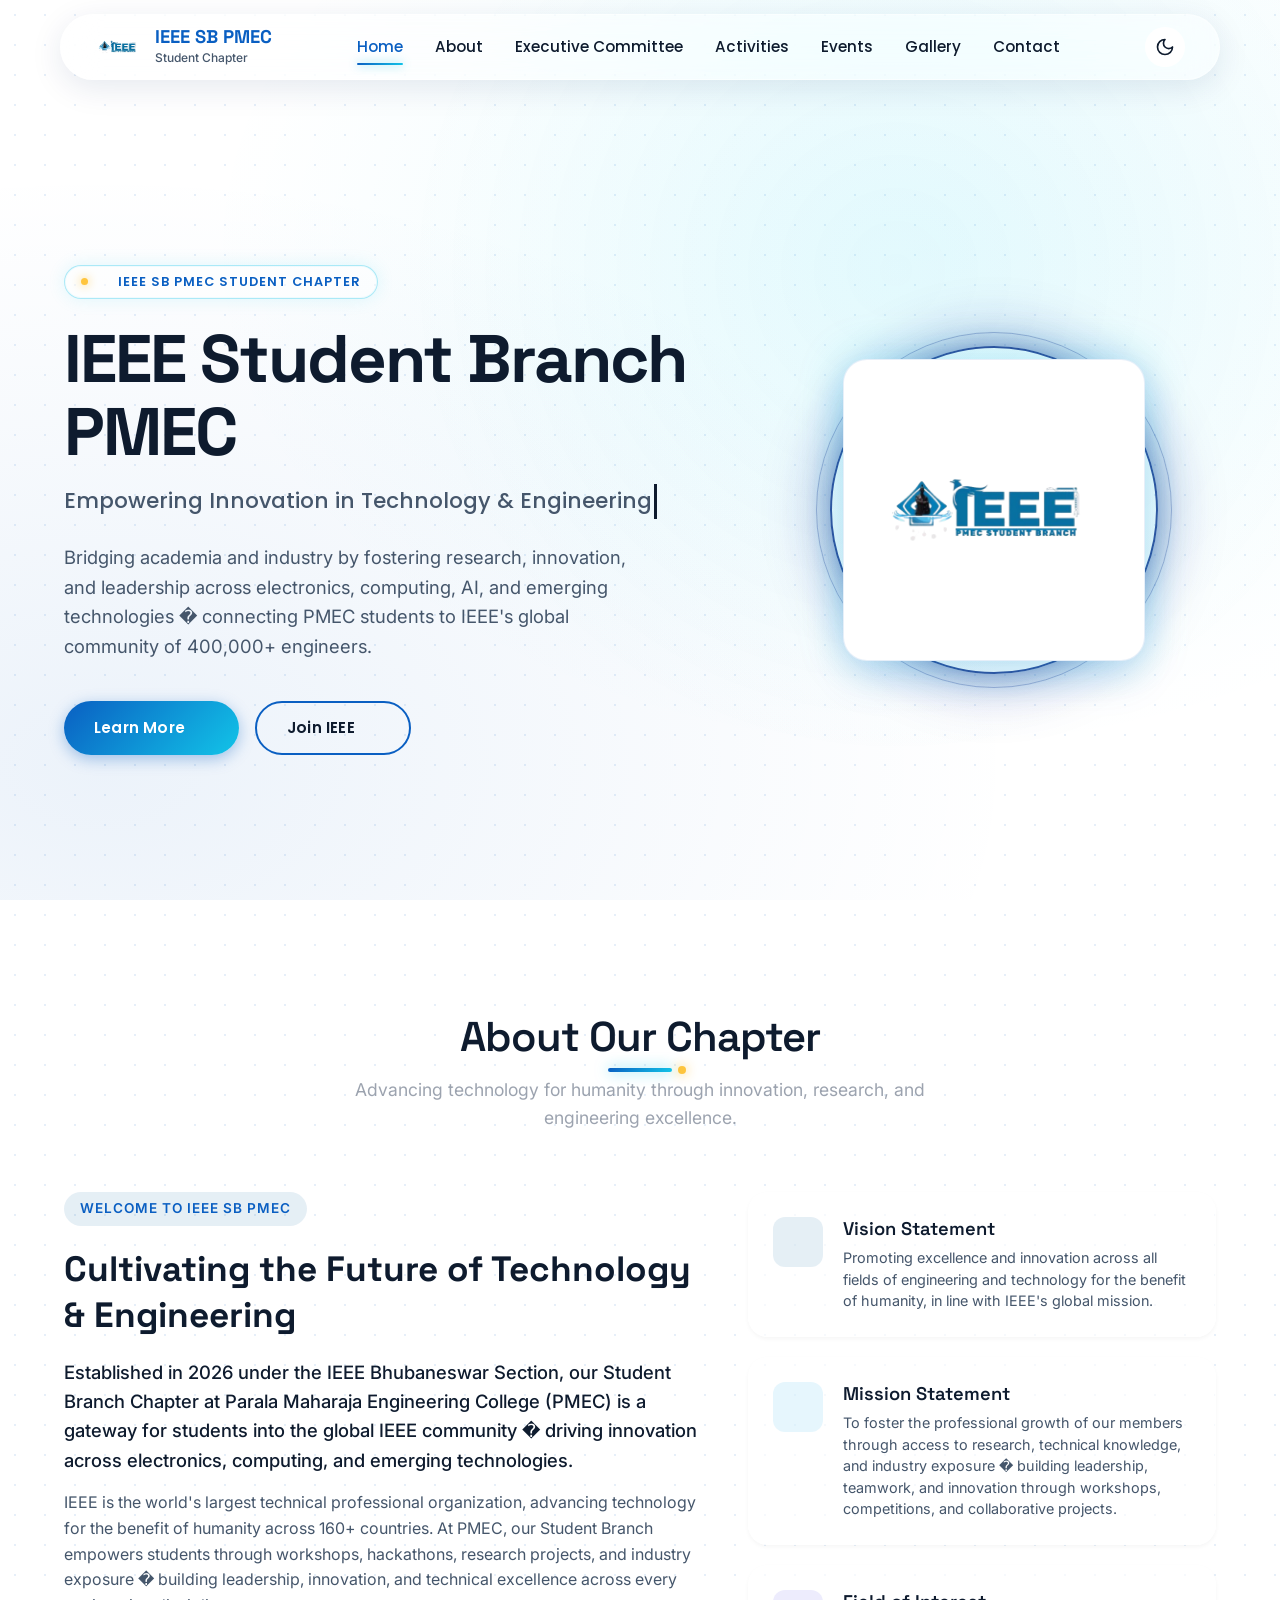
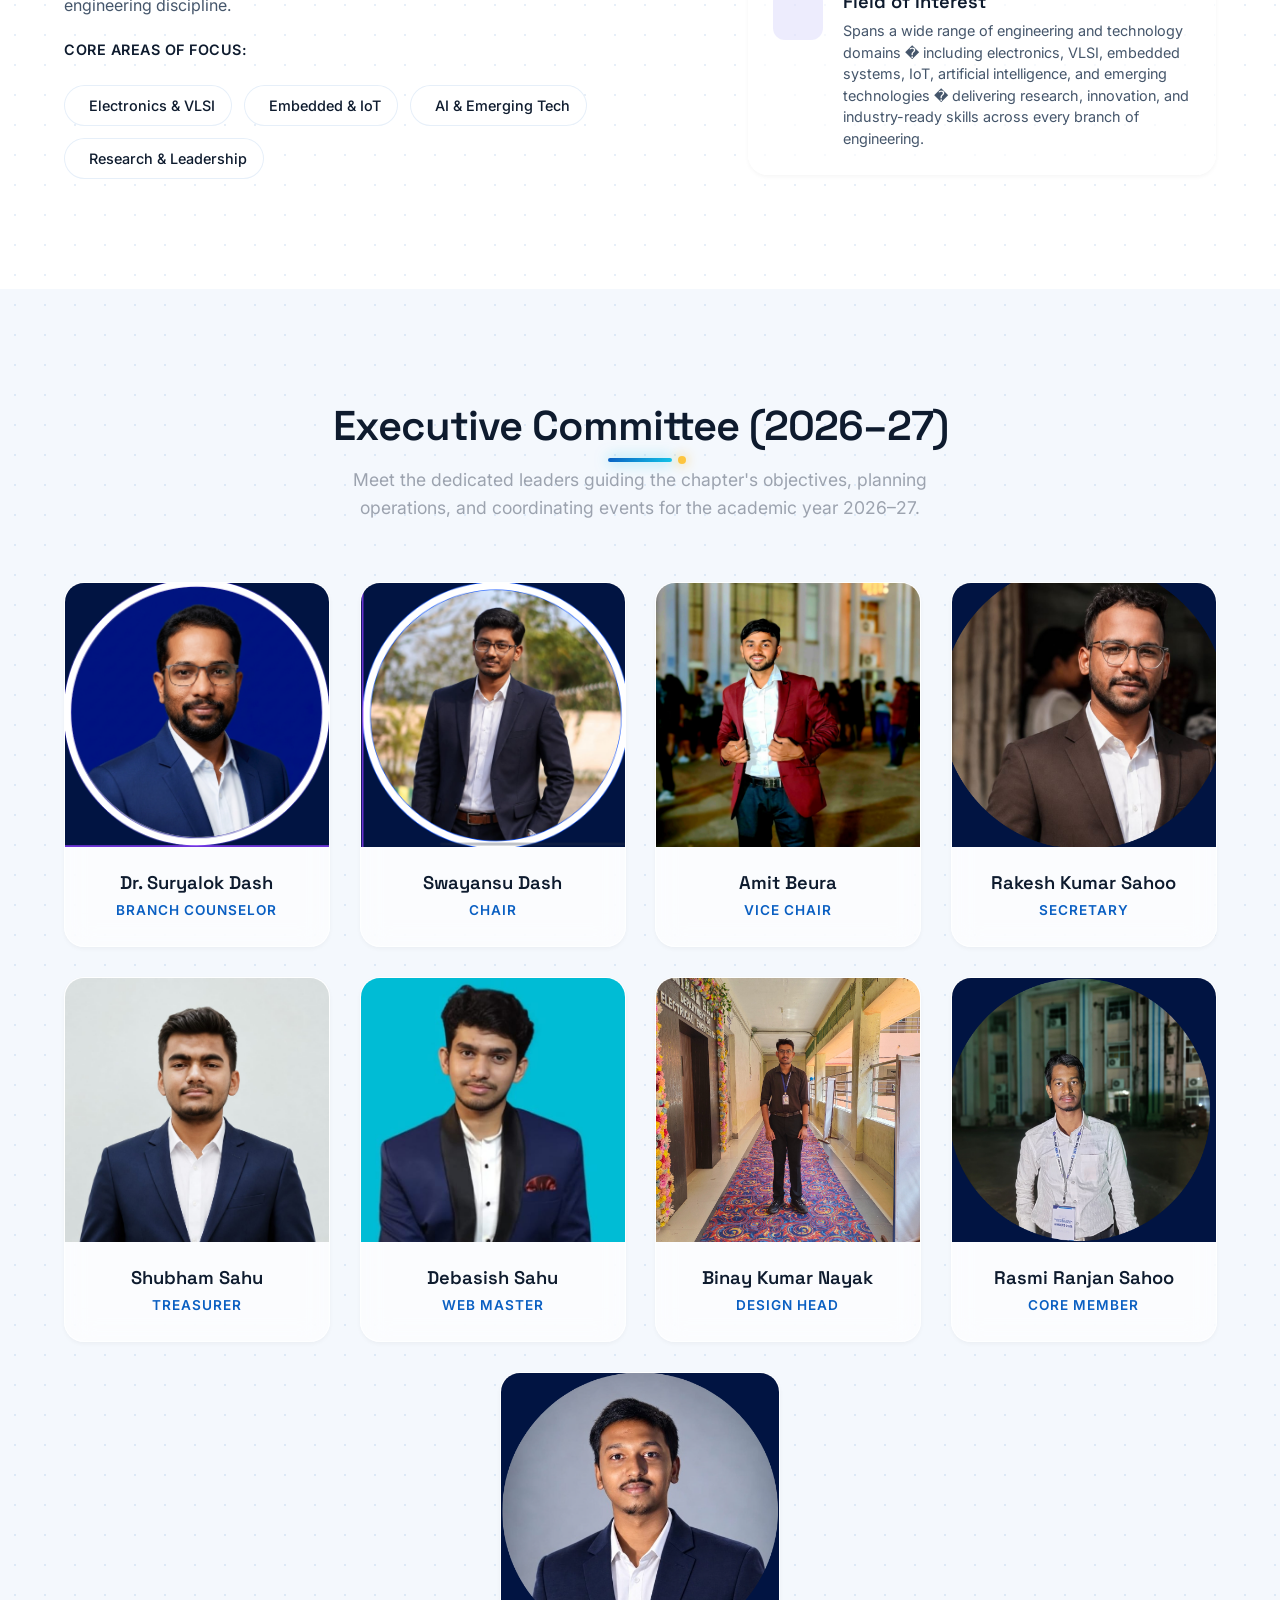
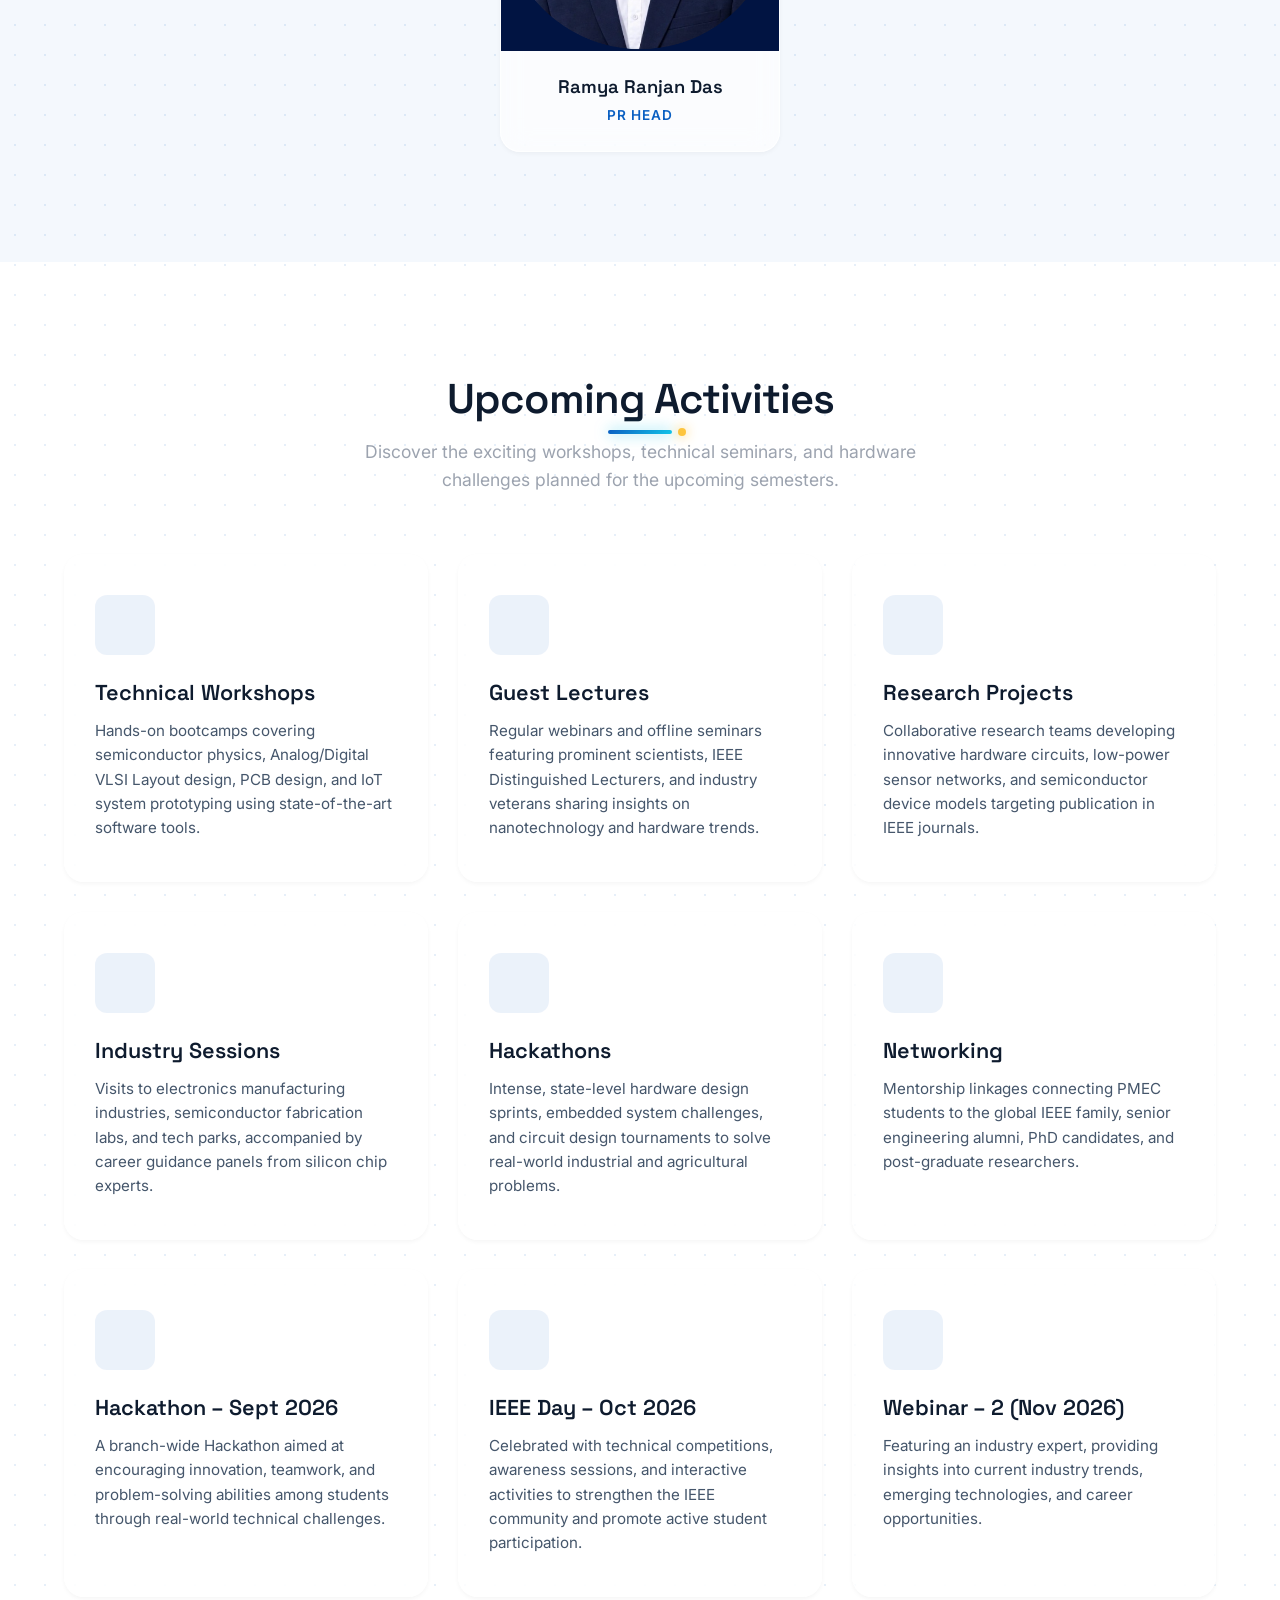
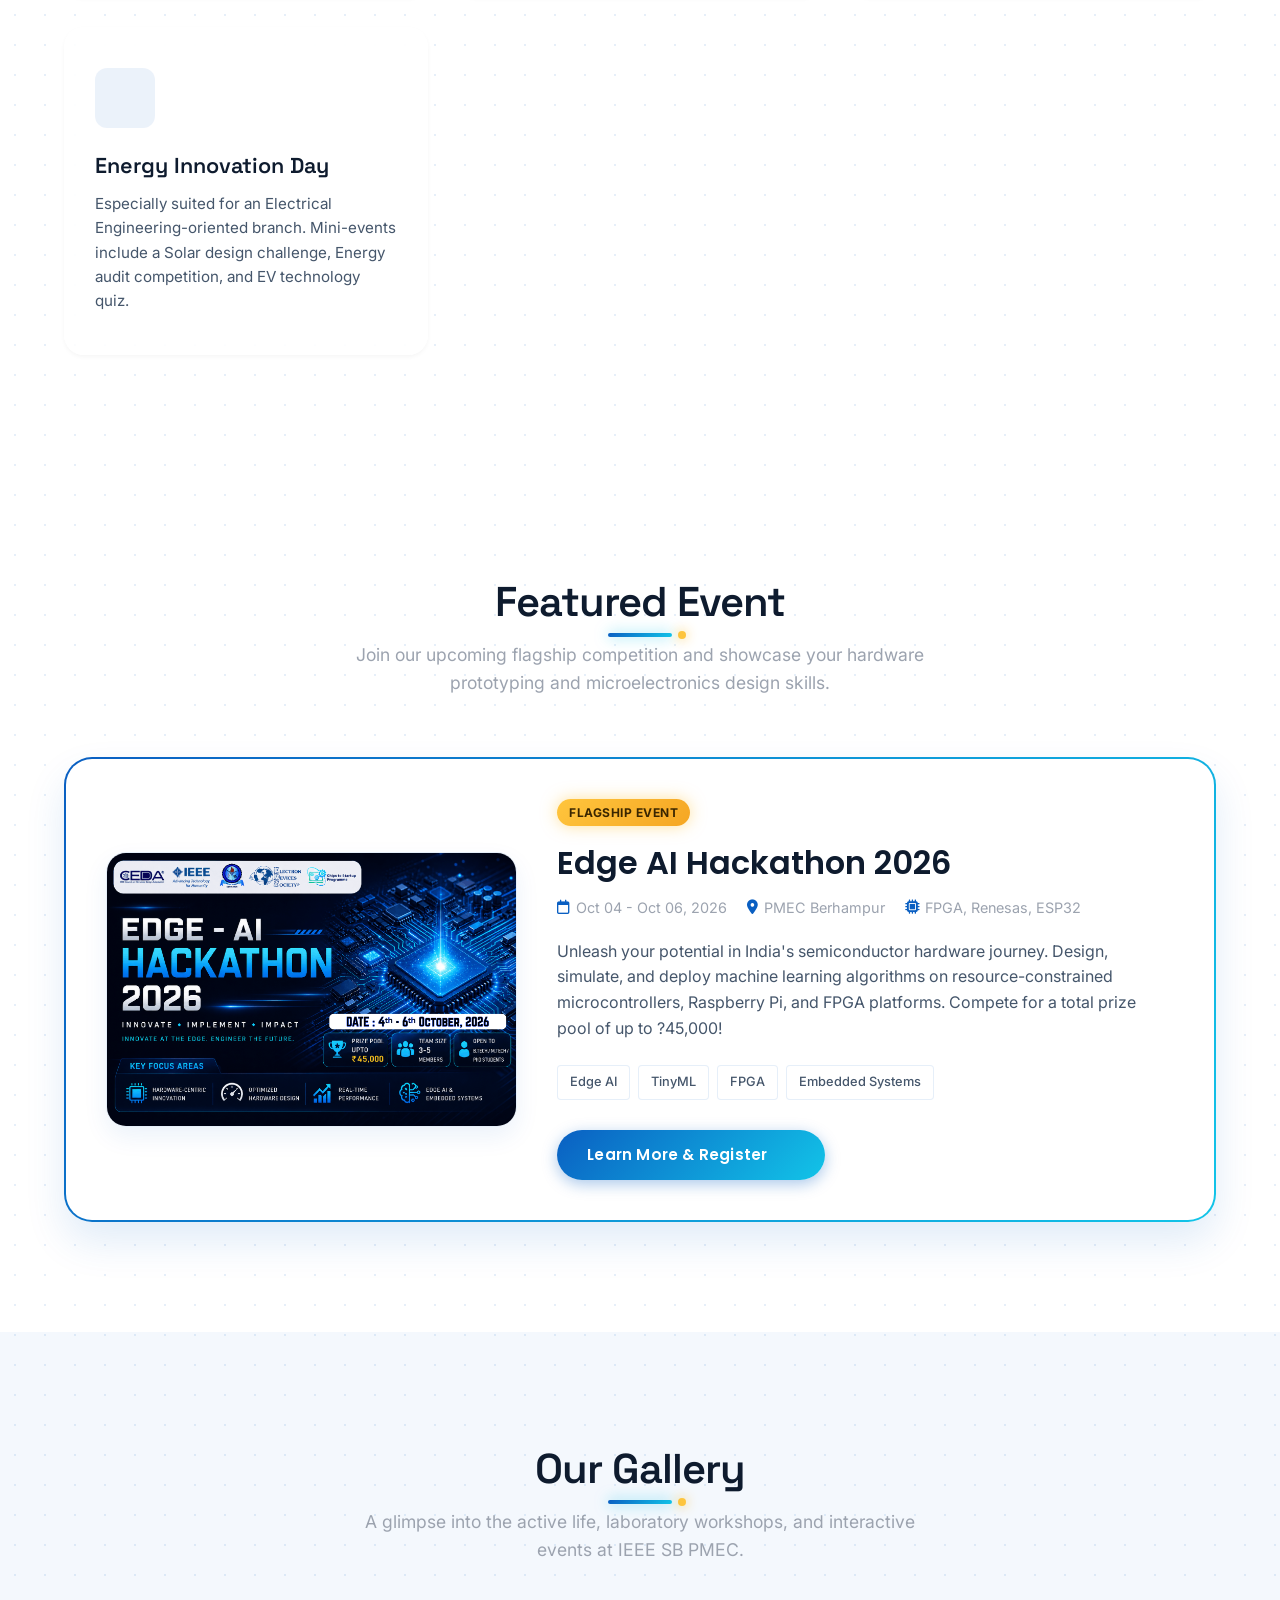
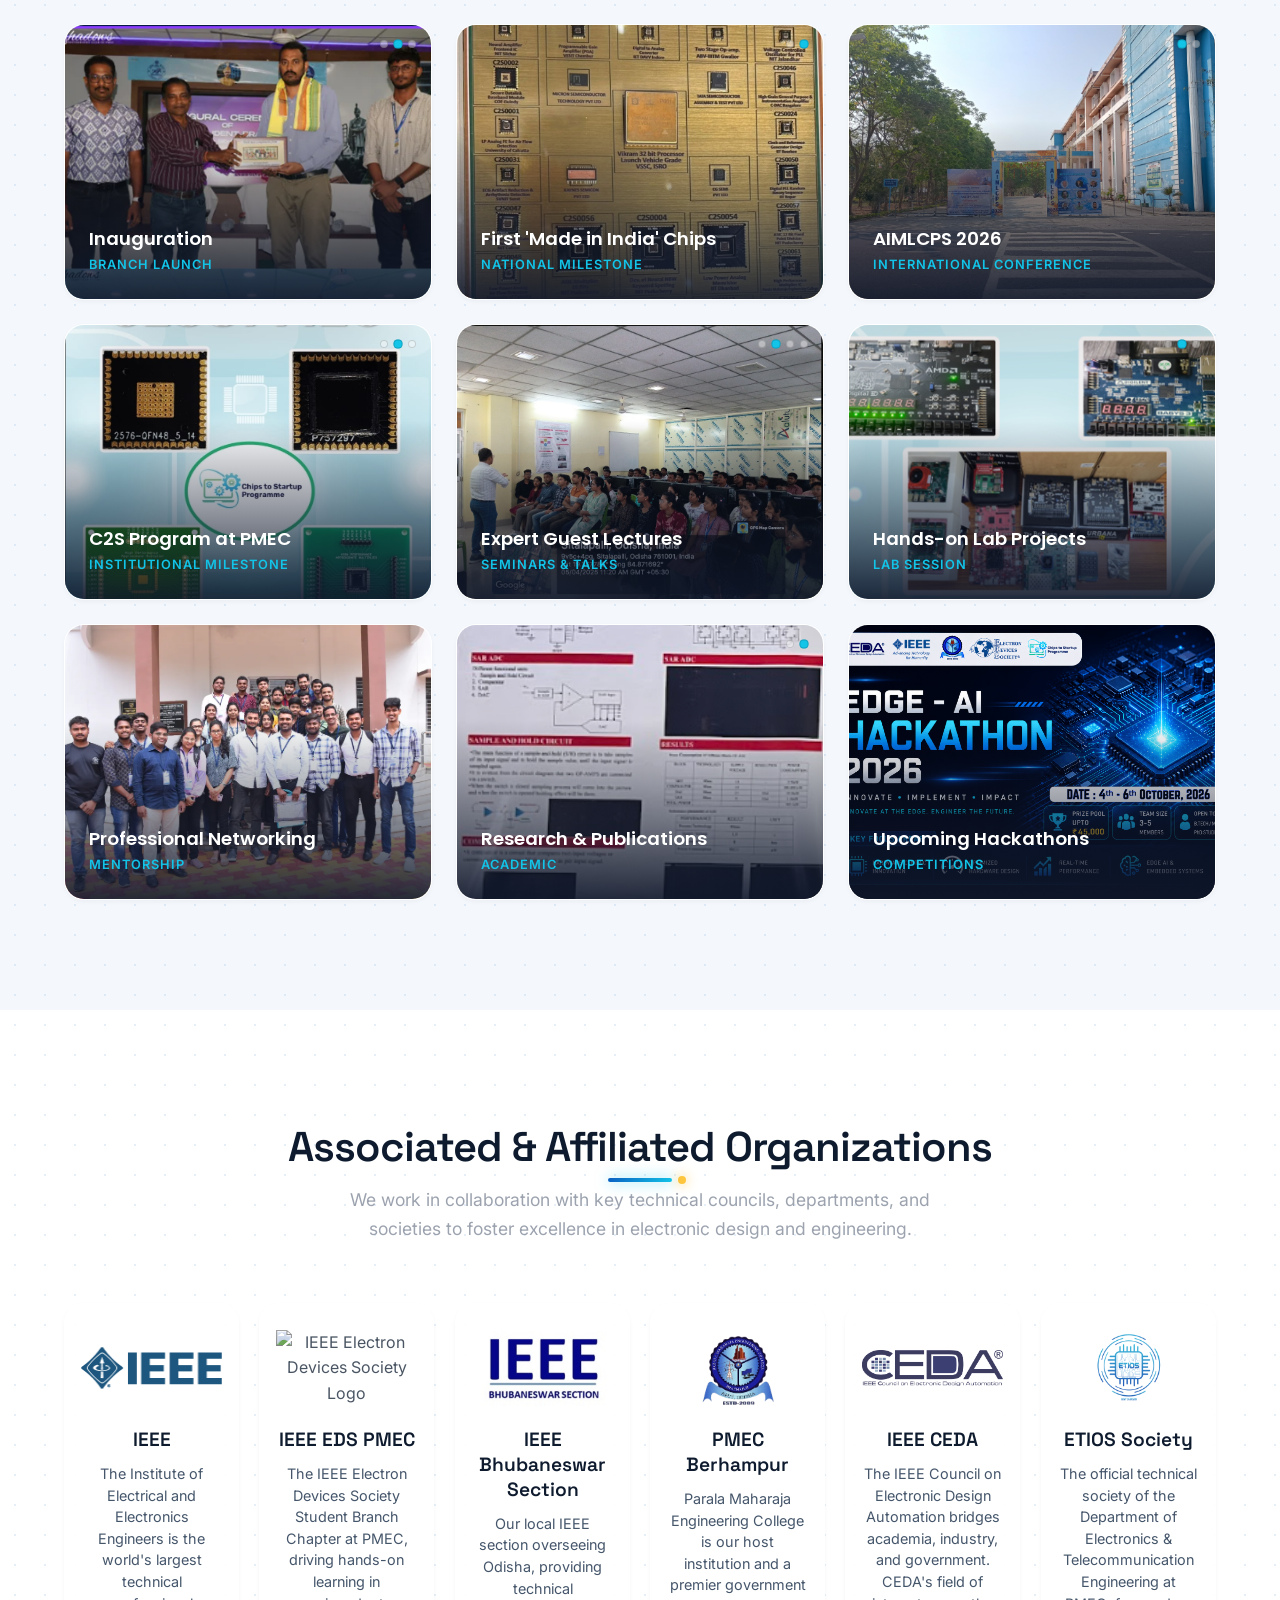
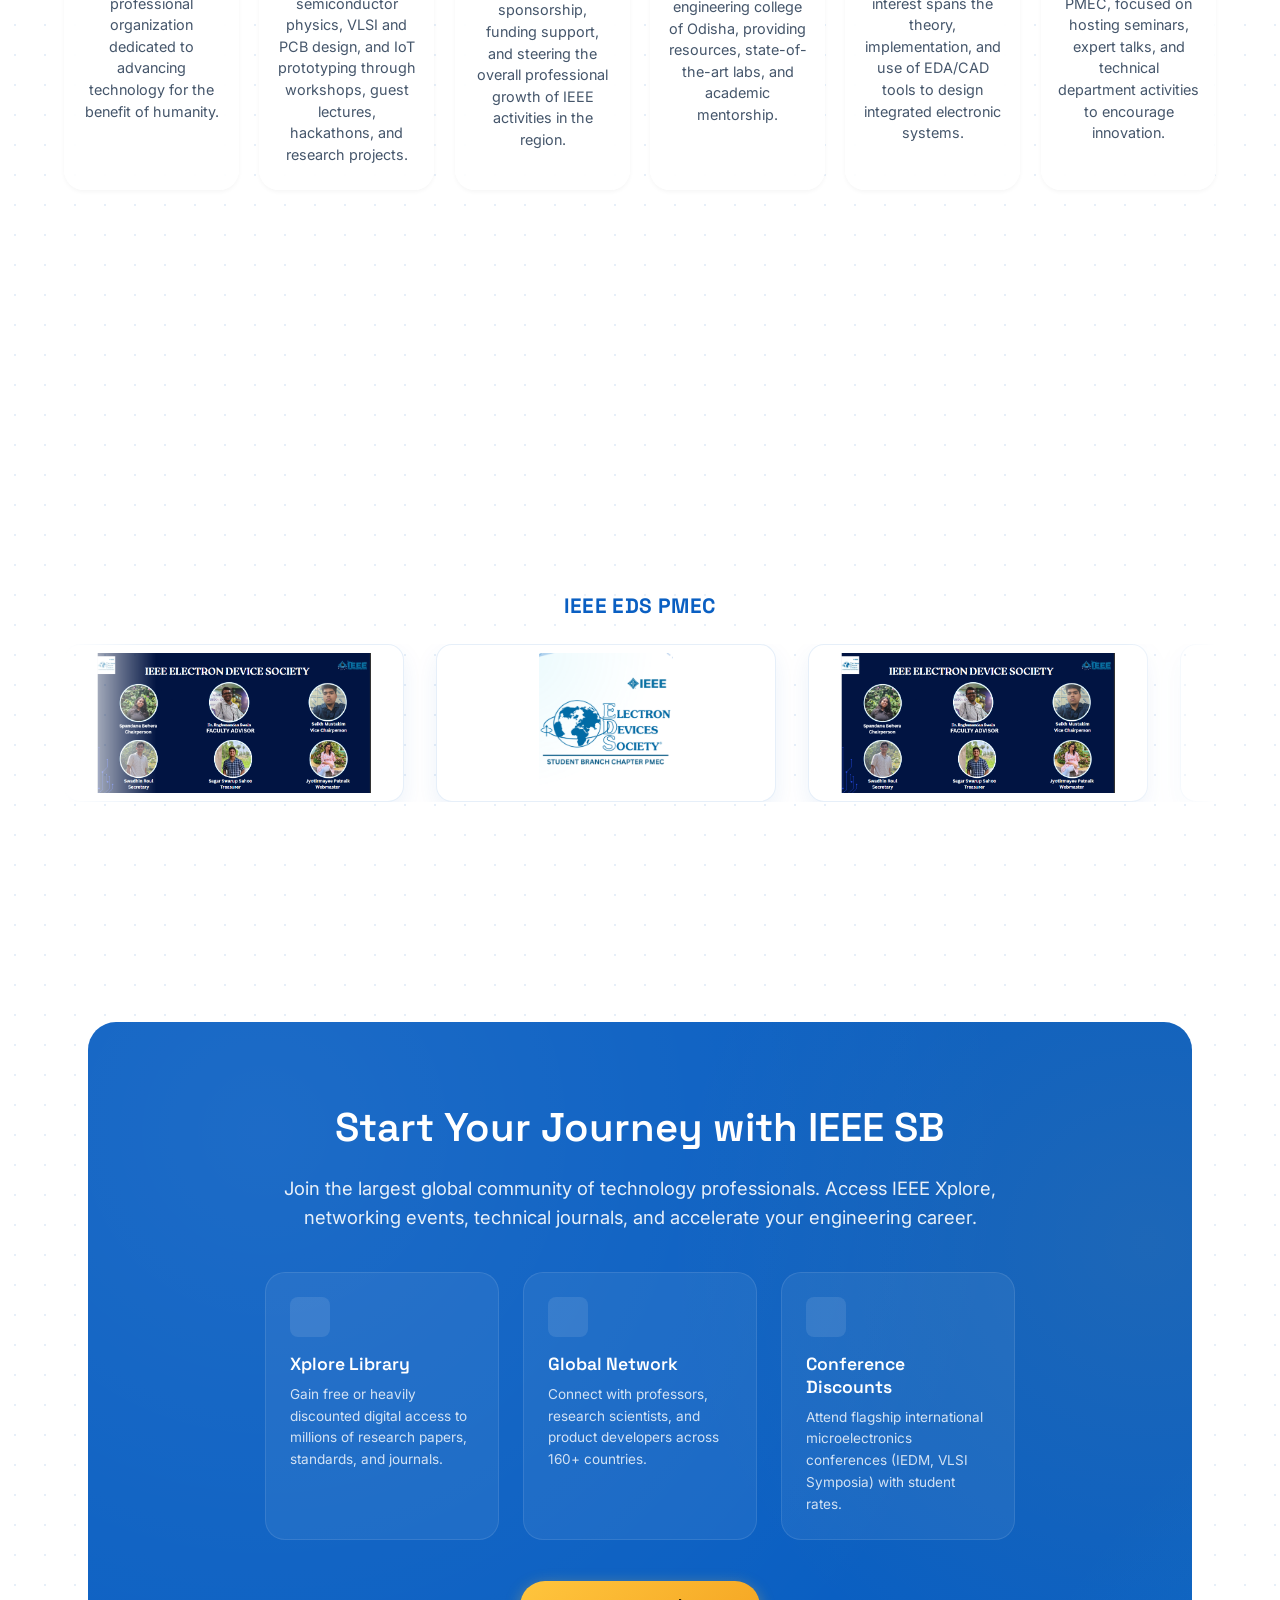
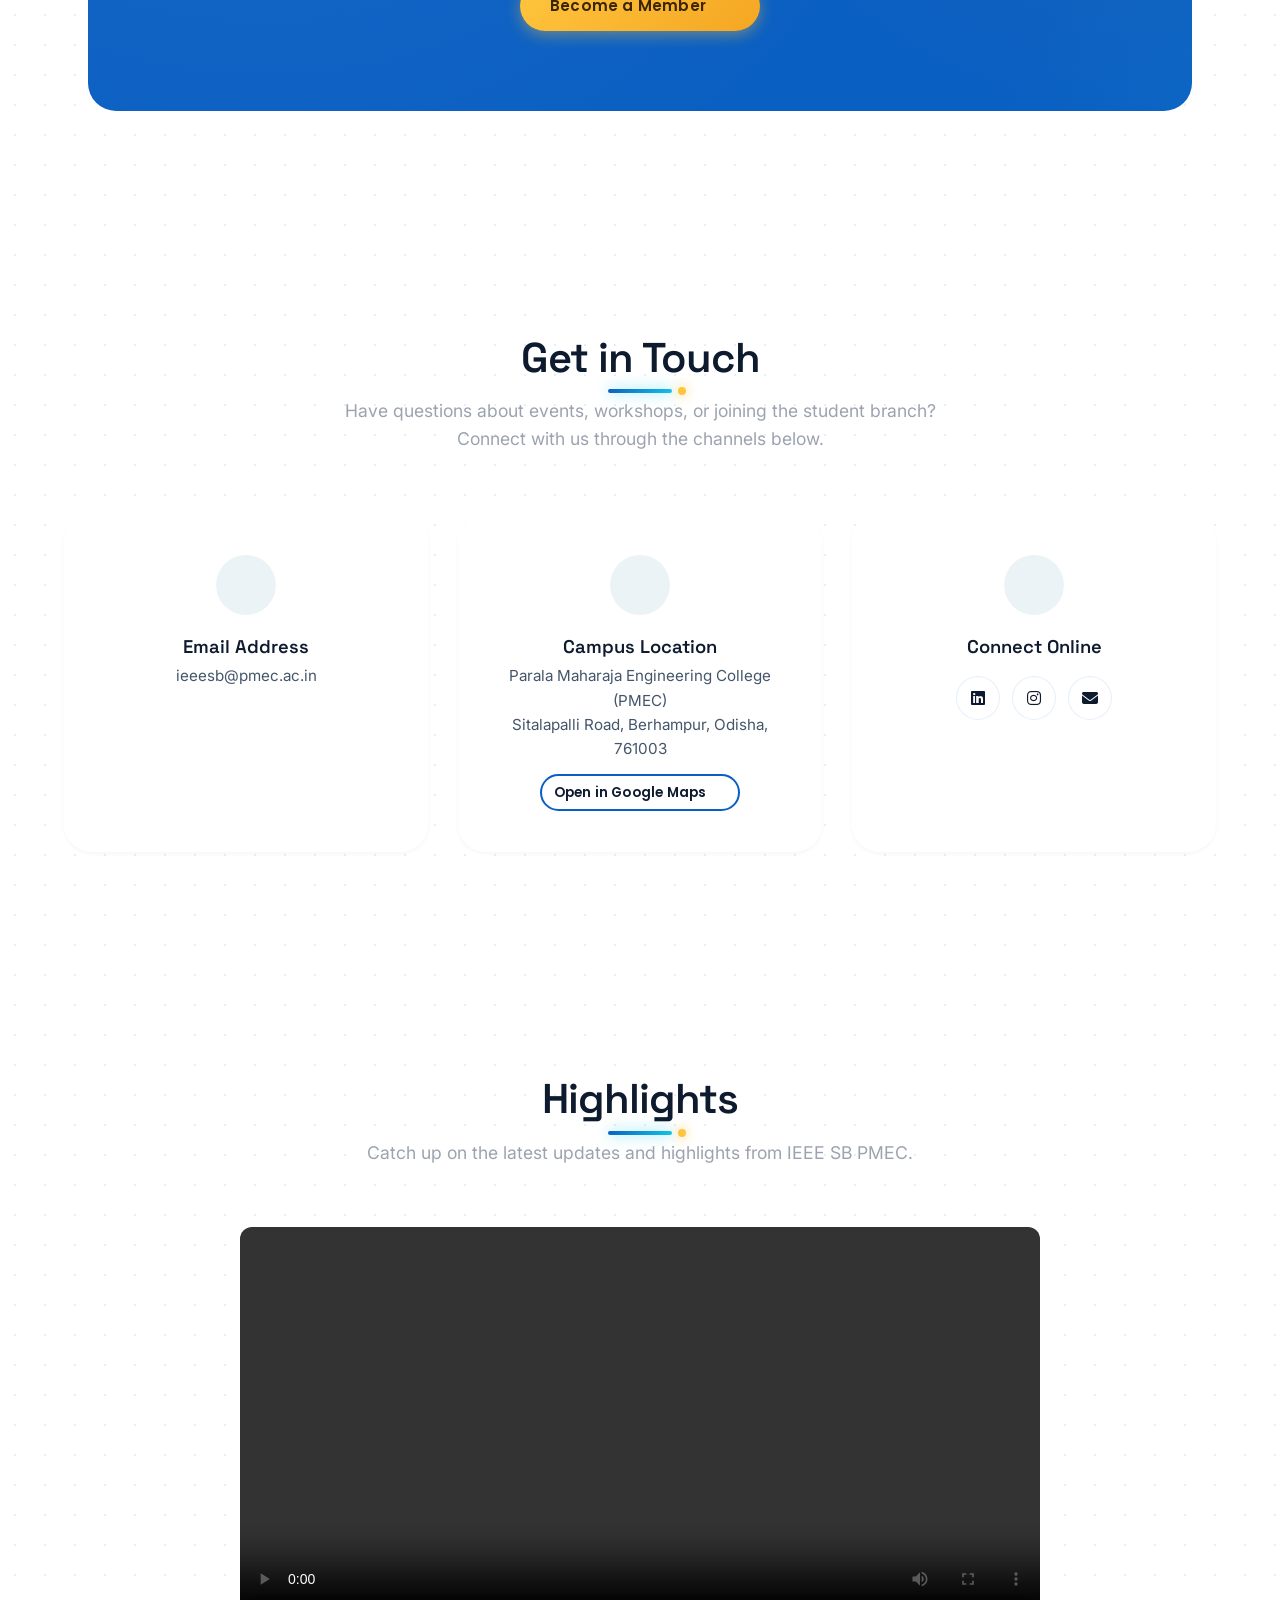
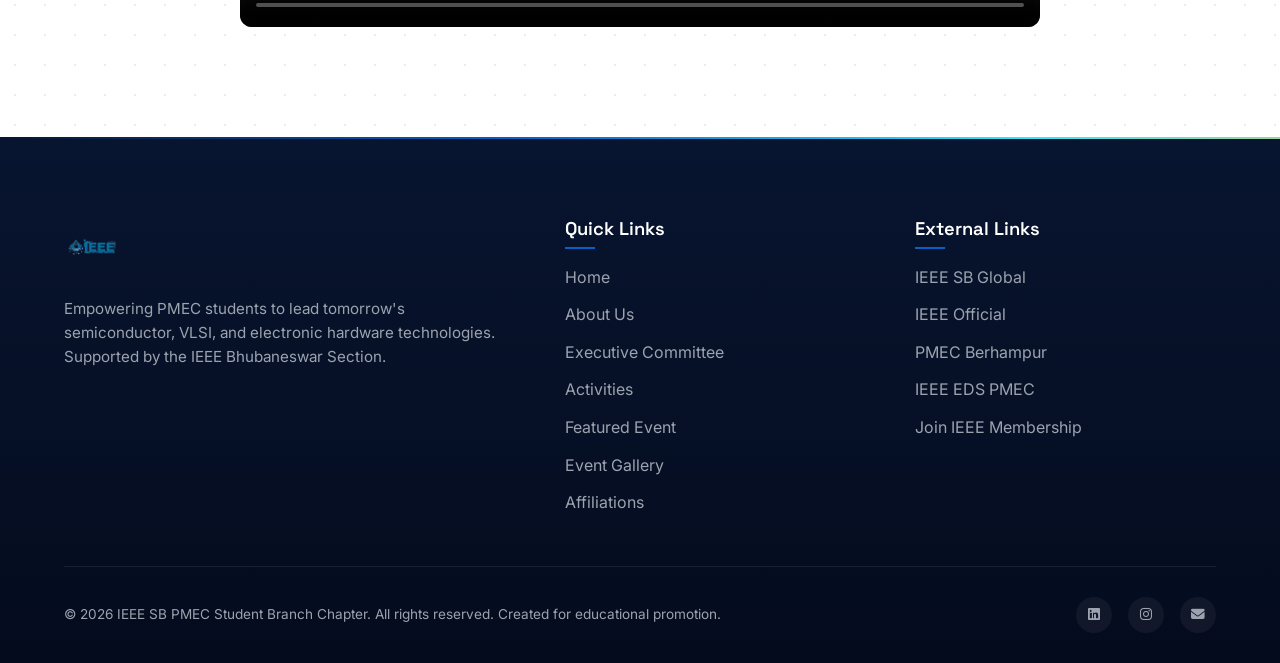
==== index.html @ c0cc86c8 "IEEE SB PMEC website" ====
<!DOCTYPE html>
<html lang="en">

<head>
  <meta charset="UTF-8">
  <meta name="viewport" content="width=device-width, initial-scale=1.0">

  <!-- Primary SEO Meta Tags -->
  <title>IEEE SB PMEC Student Branch Chapter | Parala Maharaja Engineering College</title>
  <meta name="title" content="IEEE SB PMEC Student Branch Chapter">
  <meta name="description"
    content="Official website of the IEEE Student Branch PMEC (EDS) Student Branch Chapter at Parala Maharaja Engineering College (PMEC), Berhampur. Promoting Innovation, Leadership, and Technology Excellence.">
  <meta name="keywords"
    content="IEEE, IEEE SB, PMEC, PMEC Berhampur, Student Branch PMEC, Technology, Innovation, Leadership, Research, Embedded Systems, Engineering, Berhampur, Odisha">
  <meta name="author" content="IEEE SB PMEC Student Branch Chapter">

  <!-- Open Graph / Facebook -->
  <meta property="og:type" content="website">
  <meta property="og:url" content="https://eds-pmec.github.io/">
  <meta property="og:title" content="IEEE SB PMEC Student Branch Chapter">
  <meta property="og:description"
    content="Empowering Innovation in Technology, Engineering, and Research at Parala Maharaja Engineering College, Berhampur � proudly part of the global IEEE community.">
  <meta property="og:image" content="assets/logos_banners/eds_banner.png">

  <!-- Twitter -->
  <meta property="twitter:card" content="summary_large_image">
  <meta property="twitter:url" content="https://eds-pmec.github.io/">
  <meta property="twitter:title" content="IEEE SB PMEC Student Branch Chapter">
  <meta property="twitter:description"
    content="Empowering Innovation in Technology, Engineering, and Research at Parala Maharaja Engineering College, Berhampur � proudly part of the global IEEE community.">
  <meta property="twitter:image" content="assets/logos_banners/eds_banner.png">

  <!-- Favicon -->
  <link rel="icon" type="image/png" href="eds_favicon.png">

  <!-- Font Awesome for Brand & Social Icons -->
  <link rel="stylesheet" href="https://cdnjs.cloudflare.com/ajax/libs/font-awesome/6.7.2/css/all.min.css">

  <!-- Stylesheet -->
  <link rel="stylesheet" href="style.css?v=11">
</head>

<body>

  <!-- Apply saved/dark-first theme before paint to avoid a flash -->
  <script>try { if (localStorage.getItem('theme') === 'dark') document.body.classList.add('dark-mode'); } catch (e) {}</script>

  <!-- Site-wide interactive circuit-board background -->
  

  <!-- Scroll Progress Bar -->
  <div id="scroll-progress" class="scroll-progress"></div>

  <!-- Header / Navigation -->
  <header id="header" class="header">
    <div class="container">
      <a href="#home" class="logo-container" aria-label="IEEE SB PMEC Home">
        <img src="assets/logos_banners/ieee_pmec_stb_logo.png" alt="IEEE SB Logo" class="logo-img">
        <div class="brand-text">
          <span class="brand-name">IEEE SB PMEC</span>
          <span class="brand-subtitle">Student Chapter</span>
        </div>
      </a>

      <nav id="nav-menu" class="nav-menu" role="navigation">
        <a href="#home" class="nav-link active">Home</a>
        <a href="#about" class="nav-link">About</a>
        <a href="#committee" class="nav-link">Executive Committee</a>
        <a href="#activities" class="nav-link">Activities</a>
        <a href="#events" class="nav-link">Events</a>
        <a href="#gallery" class="nav-link">Gallery</a>
        <a href="#contact" class="nav-link">Contact</a>
      </nav>

      <div class="controls-container">
        <!-- Dark Mode Toggle -->
        <button id="theme-toggle" class="theme-toggle-btn" aria-label="Toggle Dark Mode">
          <!-- Icon will be inserted dynamically by JS -->
          <i data-lucide="moon"></i>
        </button>

        <!-- Mobile Menu Toggle Button -->
        <button id="hamburger" class="hamburger" aria-label="Open Mobile Menu" aria-expanded="false"
          aria-controls="nav-menu">
          <span></span>
          <span></span>
          <span></span>
        </button>
      </div>
    </div>
  </header>

  <!-- Main Content Areas -->
  <main>

    <!-- Hero Section -->
    <section id="home" class="hero">
      <div class="container">
        <div class="hero-content reveal">
          <div class="hero-subtitle-badge">
            <i data-lucide="cpu" style="width: 14px; height: 14px;"></i> IEEE SB PMEC Student Chapter
          </div>
          <h1>
            IEEE Student Branch PMEC
            
          </h1>
          <div class="hero-typing-container">
            Empowering Innovation in <span id="typed-text"></span><span class="cursor">&nbsp;</span>
          </div>
          <p class="hero-desc">
            Bridging academia and industry by fostering research, innovation, and leadership across electronics, computing, AI, and emerging technologies � connecting PMEC students to IEEE's global community of 400,000+ engineers.
          </p>
          <div class="hero-actions">
            <a href="#about" class="btn btn-primary">
              Learn More <i data-lucide="arrow-down" style="width:16px;height:16px;"></i>
            </a>
            <a href="#join" class="btn btn-secondary">
              Join IEEE <i data-lucide="user-plus" style="width:16px;height:16px;"></i>
            </a>
          </div>
        </div>

        <div class="hero-image-area reveal">
          <div class="hero-logo-wrapper">
            <img src="assets/logos_banners/ieee_pmec_stb_logo.png" alt="IEEE Student Branch PMEC Logo"
              class="hero-logo">
          </div>
        </div>
      </div>
    </section>

    <!-- About Section -->
    <section id="about" class="section">
      <div class="container">
        <div class="section-header reveal">
          <h2>About Our Chapter</h2>
          <p>Advancing technology for humanity through innovation, research, and engineering excellence.</p>
        </div>

        <div class="about-new-grid">
          <!-- Left Column: Editorial Intro -->
          <div class="about-editorial reveal">
            <span class="about-badge">Welcome to IEEE SB PMEC</span>
            <h3>Cultivating the Future of Technology & Engineering</h3>
            <p class="about-lead">
              Established in 2026 under the IEEE Bhubaneswar Section, our Student Branch Chapter at Parala Maharaja Engineering College (PMEC) is a gateway for students into the global IEEE community � driving innovation across electronics, computing, and emerging technologies.
            </p>
            <p>
              IEEE is the world's largest technical professional organization, advancing technology for the benefit of humanity across 160+ countries. At PMEC, our Student Branch empowers students through workshops, hackathons, research projects, and industry exposure � building leadership, innovation, and technical excellence across every engineering discipline.
            </p>
            
            <div class="focus-tags-container">
              <span class="focus-title">Core Areas of Focus:</span>
              <div class="about-focus-tags">
                <span class="tag"><i data-lucide="cpu"></i> Electronics &amp; VLSI</span>
                <span class="tag"><i data-lucide="binary"></i> Embedded &amp; IoT</span>
                <span class="tag"><i data-lucide="brain-circuit"></i> AI &amp; Emerging Tech</span>
                <span class="tag"><i data-lucide="file-text"></i> Research &amp; Leadership</span>
              </div>
            </div>
          </div>

          <!-- Right Column: Styled Technical Statements Grid -->
          <div class="about-statements-stack reveal">
            
            <!-- Card 1: Vision -->
            <div class="statement-panel vision-theme">
              <div class="statement-icon-box">
                <i data-lucide="eye"></i>
              </div>
              <div class="statement-content">
                <h4>Vision Statement</h4>
                <p>Promoting excellence and innovation across all fields of engineering and technology for the benefit of humanity, in line with IEEE's global mission.</p>
              </div>
            </div>

            <!-- Card 2: Mission -->
            <div class="statement-panel mission-theme">
              <div class="statement-icon-box">
                <i data-lucide="target"></i>
              </div>
              <div class="statement-content">
                <h4>Mission Statement</h4>
                <p>To foster the professional growth of our members through access to research, technical knowledge, and industry exposure � building leadership, teamwork, and innovation through workshops, competitions, and collaborative projects.</p>
              </div>
            </div>

            <!-- Card 3: Field of Interest -->
            <div class="statement-panel interest-theme">
              <div class="statement-icon-box">
                <i data-lucide="info"></i>
              </div>
              <div class="statement-content">
                <h4>Field of Interest</h4>
                <p>Spans a wide range of engineering and technology domains � including electronics, VLSI, embedded systems, IoT, artificial intelligence, and emerging technologies � delivering research, innovation, and industry-ready skills across every branch of engineering.</p>
              </div>
            </div>

          </div>
        </div>
      </div>
    </section>

    <!-- Executive Committee Section -->
    <section id="committee" class="section section-bg">
      <div class="container">
        <div class="section-header reveal">
          <h2>Executive Committee (2026&ndash;27)</h2>
          <p>Meet the dedicated leaders guiding the chapter's objectives, planning operations, and coordinating events for the academic year 2026&ndash;27.</p>
        </div>

        <!-- Rendered dynamically by script.js from members.js -->
        <div id="committee-members" class="committee-grid">
          <div class="text-center" style="grid-column: 1 / -1; padding: 40px 0;">
            <p>Loading Committee Members...</p>
          </div>
        </div>
      </div>
    </section>

    <!-- Activities Section -->
    <section id="activities" class="section">
      <div class="container">
        <div class="section-header reveal">
          <h2>Upcoming Activities</h2>
          <p>Discover the exciting workshops, technical seminars, and hardware challenges planned for the upcoming semesters.</p>
        </div>

        <div class="activities-grid">
          <!-- Activity 1 -->
          <div class="activity-card reveal delay-1">
            <div class="activity-icon-box">
              <i data-lucide="wrench"></i>
            </div>
            <h3>Technical Workshops</h3>
            <p>Hands-on bootcamps covering semiconductor physics, Analog/Digital VLSI Layout design, PCB design, and IoT system prototyping using state-of-the-art software tools.</p>
          </div>

          <!-- Activity 2 -->
          <div class="activity-card reveal delay-2">
            <div class="activity-icon-box">
              <i data-lucide="graduation-cap"></i>
            </div>
            <h3>Guest Lectures</h3>
            <p>Regular webinars and offline seminars featuring prominent scientists, IEEE Distinguished Lecturers, and industry veterans sharing insights on nanotechnology and hardware trends.</p>
          </div>

          <!-- Activity 3 -->
          <div class="activity-card reveal delay-3">
            <div class="activity-icon-box">
              <i data-lucide="microchip"></i>
            </div>
            <h3>Research Projects</h3>
            <p>Collaborative research teams developing innovative hardware circuits, low-power sensor networks, and semiconductor device models targeting publication in IEEE journals.</p>
          </div>

          <!-- Activity 4 -->
          <div class="activity-card reveal delay-4">
            <div class="activity-icon-box">
              <i data-lucide="building-2"></i>
            </div>
            <h3>Industry Sessions</h3>
            <p>Visits to electronics manufacturing industries, semiconductor fabrication labs, and tech parks, accompanied by career guidance panels from silicon chip experts.</p>
          </div>

          <!-- Activity 5 -->
          <div class="activity-card reveal delay-1">
            <div class="activity-icon-box">
              <i data-lucide="trophy"></i>
            </div>
            <h3>Hackathons</h3>
            <p>Intense, state-level hardware design sprints, embedded system challenges, and circuit design tournaments to solve real-world industrial and agricultural problems.</p>
          </div>

          <!-- Activity 6 -->
          <div class="activity-card reveal delay-2">
            <div class="activity-icon-box">
              <i data-lucide="network"></i>
            </div>
            <h3>Networking</h3>
            <p>Mentorship linkages connecting PMEC students to the global IEEE family, senior engineering alumni, PhD candidates, and post-graduate researchers.</p>
          </div>

          <!-- Activity 7 -->
          <div class="activity-card reveal delay-3">
            <div class="activity-icon-box">
              <i data-lucide="bot"></i>
            </div>
            <h3>Hackathon &ndash; Sept 2026</h3>
            <p>A branch-wide Hackathon aimed at encouraging innovation, teamwork, and problem-solving abilities among students through real-world technical challenges.</p>
          </div>

          <!-- Activity 8 -->
          <div class="activity-card reveal delay-4">
            <div class="activity-icon-box">
              <i data-lucide="calendar-days"></i>
            </div>
            <h3>IEEE Day &ndash; Oct 2026</h3>
            <p>Celebrated with technical competitions, awareness sessions, and interactive activities to strengthen the IEEE community and promote active student participation.</p>
          </div>

          <!-- Activity 9 -->
          <div class="activity-card reveal delay-1">
            <div class="activity-icon-box">
              <i data-lucide="presentation"></i>
            </div>
            <h3>Webinar &ndash; 2 (Nov 2026)</h3>
            <p>Featuring an industry expert, providing insights into current industry trends, emerging technologies, and career opportunities.</p>
          </div>

          <!-- Activity 10 -->
          <div class="activity-card reveal delay-2">
            <div class="activity-icon-box">
              <i data-lucide="zap"></i>
            </div>
            <h3>Energy Innovation Day</h3>
            <p>Especially suited for an Electrical Engineering-oriented branch. Mini-events include a Solar design challenge, Energy audit competition, and EV technology quiz.</p>
          </div>
        </div>
      </div>
    </section>

    <!-- Featured Event Section -->
    <section id="events" class="section">
      <div class="container">
        <div class="section-header reveal">
          <h2>Featured Event</h2>
          <p>Join our upcoming flagship competition and showcase your hardware prototyping and microelectronics design skills.</p>
        </div>

        <div class="event-banner-card reveal">
          <div class="event-banner-grid">
            <div class="event-banner-poster">
              <div class="event-poster-wrapper">
                <img src="assets/our_gallery/hackathons/edge_comp_hackathon.png" alt="Edge AI Hackathon 2026 Poster" class="event-poster-img">
              </div>
            </div>
            <div class="event-banner-details">
              <span class="event-badge">FLAGSHIP EVENT</span>
              <h3>Edge AI Hackathon 2026</h3>
              <p class="event-meta">
                <span><i class="far fa-calendar"></i> Oct 04 - Oct 06, 2026</span>
                <span><i class="fas fa-map-marker-alt"></i> PMEC Berhampur</span>
                <span><i class="fas fa-microchip"></i> FPGA, Renesas, ESP32</span>
              </p>
              <p class="event-brief">
                Unleash your potential in India's semiconductor hardware journey. Design, simulate, and deploy machine learning algorithms on resource-constrained microcontrollers, Raspberry Pi, and FPGA platforms. Compete for a total prize pool of up to ?45,000!
              </p>
              <div class="event-focus-badges">
                <span>Edge AI</span>
                <span>TinyML</span>
                <span>FPGA</span>
                <span>Embedded Systems</span>
              </div>
              <div class="event-action-buttons">
                <a href="hackathon.html" target="_blank" class="btn btn-primary">
                  Learn More &amp; Register <i data-lucide="arrow-up-right" style="width:16px;height:16px;display:inline-block;vertical-align:middle;margin-left:4px;"></i>
                </a>
              </div>
            </div>
          </div>
        </div>
      </div>
    </section>

    <!-- Gallery Section -->
    <section id="gallery" class="section section-bg">
      <div class="container">
        <div class="section-header reveal">
          <h2>Our Gallery</h2>
          <p>A glimpse into the active life, laboratory workshops, and interactive events at IEEE SB PMEC.</p>
        </div>

        <div class="gallery-grid">
          <!-- Item 0: Inauguration (Slideshow Carousel) -->
          <div class="gallery-item reveal delay-1 gallery-carousel-item">
            <div class="gallery-slides">
              <!-- Slide 1 -->
              <img src="data:image/svg+xml,%3Csvg xmlns='http://www.w3.org/2000/svg' viewBox='0 0 4 3'%3E%3C/svg%3E"
                data-src="assets/our_gallery/inauguration/ieee_day_pic1.jpg" alt="IEEE Day Celebration - Photo 1" class="gallery-thumb active lazy-img"
                loading="lazy">
              <!-- Slide 2 -->
              <img src="data:image/svg+xml,%3Csvg xmlns='http://www.w3.org/2000/svg' viewBox='0 0 4 3'%3E%3C/svg%3E"
                data-src="assets/our_gallery/inauguration/ieee_day_pic2.jpg" alt="IEEE Day Celebration - Photo 2" class="gallery-thumb lazy-img"
                loading="lazy">
              <!-- Slide 3 -->
              <img src="data:image/svg+xml,%3Csvg xmlns='http://www.w3.org/2000/svg' viewBox='0 0 4 3'%3E%3C/svg%3E"
                data-src="assets/our_gallery/inauguration/ieee_day_pic3.jpg" alt="IEEE Day Celebration - Photo 3" class="gallery-thumb lazy-img"
                loading="lazy">
            </div>

            <!-- Indicators in top-right -->
            <div class="carousel-indicators">
              <span class="indicator active"></span>
              <span class="indicator"></span>
              <span class="indicator"></span>
            </div>

            <div class="gallery-overlay">
              <i data-lucide="zoom-in"></i>
              <h3 class="gallery-title">Inauguration</h3>
              <span class="gallery-cat">Branch Launch</span>
            </div>
            <p class="gallery-desc" style="display: none;">
              The official inaugural ceremony of the branch, followed by IEEE Day 2025 celebrations and the branch's first IEEE webinar � marking the beginning of our journey at PMEC Berhampur.
            </p>
          </div>

          <!-- Item 1: First 'Made in India' Chips (Slideshow Carousel) -->
          <div class="gallery-item reveal delay-1 gallery-carousel-item">
            <div class="gallery-slides">
              <!-- Slide 1 -->
              <img src="data:image/svg+xml,%3Csvg xmlns='http://www.w3.org/2000/svg' viewBox='0 0 4 3'%3E%3C/svg%3E"
                data-src="assets/our_gallery/vlsi_chip_design_from_pmec/c2s0061_chip_by_pmec.png" alt="Multiplier IC-C2S0061 Chip Design" class="gallery-thumb active lazy-img"
                loading="lazy">
              <!-- Slide 2 -->
              <img src="data:image/svg+xml,%3Csvg xmlns='http://www.w3.org/2000/svg' viewBox='0 0 4 3'%3E%3C/svg%3E"
                data-src="assets/our_gallery/vlsi_chip_design_from_pmec/c2s_all_chips.png" alt="First Made in India Chips Silicon" class="gallery-thumb lazy-img"
                loading="lazy">
            </div>

            <!-- Indicators in top-right -->
            <div class="carousel-indicators">
              <span class="indicator active"></span>
              <span class="indicator"></span>
            </div>

            <div class="gallery-overlay">
              <i data-lucide="zoom-in"></i>
              <h3 class="gallery-title">First 'Made in India' Chips</h3>
              <span class="gallery-cat">National Milestone</span>
            </div>
            <p class="gallery-desc" style="display: none;">
              PMEC Berhampur developed the High Performance Multiplier IC-C2S0061, suitable for hardware-based face recognition (criminal tracking) leveraging FPGA and ASIC technologies. This represents a monumental step forward in India's semiconductor self-reliance mission under #MakeInIndia and #AatmanirbharBharat.
            </p>
          </div>

          <!-- Item 2: AIMLCPS 2026 International Conference (Slideshow Carousel) -->
          <div class="gallery-item reveal delay-2 gallery-carousel-item">
            <div class="gallery-slides">
              <!-- Slide 1 -->
              <img src="data:image/svg+xml,%3Csvg xmlns='http://www.w3.org/2000/svg' viewBox='0 0 4 3'%3E%3C/svg%3E"
                data-src="assets/our_gallery/conferences/aimplcps_banner.jpeg" alt="AIMLCPS 2026 Conference Banner" class="gallery-thumb active lazy-img"
                loading="lazy">
              <!-- Slide 2 -->
              <img src="data:image/svg+xml,%3Csvg xmlns='http://www.w3.org/2000/svg' viewBox='0 0 4 3'%3E%3C/svg%3E"
                data-src="assets/our_gallery/conferences/image.png" alt="AIMLCPS 2026 Session 1" class="gallery-thumb lazy-img"
                loading="lazy">
              <!-- Slide 3 -->
              <img src="data:image/svg+xml,%3Csvg xmlns='http://www.w3.org/2000/svg' viewBox='0 0 4 3'%3E%3C/svg%3E"
                data-src="assets/our_gallery/conferences/image copy.png" alt="AIMLCPS 2026 Session 2" class="gallery-thumb lazy-img"
                loading="lazy">
            </div>

            <!-- Indicators in top-right -->
            <div class="carousel-indicators">
              <span class="indicator active"></span>
              <span class="indicator"></span>
              <span class="indicator"></span>
            </div>

            <div class="gallery-overlay">
              <i data-lucide="zoom-in"></i>
              <h3 class="gallery-title">AIMLCPS 2026</h3>
              <span class="gallery-cat">International Conference</span>
            </div>
            <p class="gallery-desc" style="display: none;">
              1st International Conference on "Artificial Intelligence &amp; Machine Learning in Communication and Power Systems" (AIMLCPS 2026), held on 20�21 February 2026. Jointly organized by the Department of Electrical Engineering &amp; Department of Electronics &amp; Telecommunication Engineering at Parala Maharaja Engineering College, Berhampur.
            </p>
          </div>

          <!-- Item 3: C2S Program at PMEC (Slideshow Carousel) -->
          <div class="gallery-item reveal delay-3 gallery-carousel-item">
            <div class="gallery-slides">
              <!-- Slide 1 -->
              <img src="data:image/svg+xml,%3Csvg xmlns='http://www.w3.org/2000/svg' viewBox='0 0 4 3'%3E%3C/svg%3E"
                data-src="assets/our_gallery/C2S@PMEC/c2s_members_pmec.png" alt="C2S Design Team" class="gallery-thumb active lazy-img"
                loading="lazy">
              <!-- Slide 2 -->
              <img src="data:image/svg+xml,%3Csvg xmlns='http://www.w3.org/2000/svg' viewBox='0 0 4 3'%3E%3C/svg%3E"
                data-src="assets/our_gallery/C2S@PMEC/c2s_chip_silicon_die_with_pcb.png" alt="ASIC Silicon Die on PCB" class="gallery-thumb lazy-img"
                loading="lazy">
              <!-- Slide 3 -->
              <img src="data:image/svg+xml,%3Csvg xmlns='http://www.w3.org/2000/svg' viewBox='0 0 4 3'%3E%3C/svg%3E"
                data-src="assets/our_gallery/C2S@PMEC/c2s_approval_letter_pmec.png" alt="C2S Program Approval Letter" class="gallery-thumb lazy-img"
                loading="lazy">
            </div>

            <!-- Indicators in top-right -->
            <div class="carousel-indicators">
              <span class="indicator active"></span>
              <span class="indicator"></span>
              <span class="indicator"></span>
            </div>

            <div class="gallery-overlay">
              <i data-lucide="zoom-in"></i>
              <h3 class="gallery-title">C2S Program at PMEC</h3>
              <span class="gallery-cat">Institutional Milestone</span>
            </div>
            <p class="gallery-desc" style="display: none;">
              The Chips-to-Startup (C2S) program execution details, featuring the official program approval letter, the research design team at PMEC, and the custom testboards integrating the ASIC silicon die.
            </p>
          </div>

          <!-- Item 4: Expert Guest Lectures (Slideshow Carousel) -->
          <div class="gallery-item reveal delay-4 gallery-carousel-item">
            <div class="gallery-slides">
              <!-- Slide 1 -->
              <img src="data:image/svg+xml,%3Csvg xmlns='http://www.w3.org/2000/svg' viewBox='0 0 4 3'%3E%3C/svg%3E"
                data-src="assets/our_gallery/guest_lectures/AIMLCP_guests.png" alt="AIMLCP Conference Guests" class="gallery-thumb active lazy-img"
                loading="lazy">
              <!-- Slide 2 -->
              <img src="data:image/svg+xml,%3Csvg xmlns='http://www.w3.org/2000/svg' viewBox='0 0 4 3'%3E%3C/svg%3E"
                data-src="assets/our_gallery/guest_lectures/guest2_lecture.png" alt="Guest Lecture Session" class="gallery-thumb lazy-img"
                loading="lazy">
              <!-- Slide 3 -->
              <img src="data:image/svg+xml,%3Csvg xmlns='http://www.w3.org/2000/svg' viewBox='0 0 4 3'%3E%3C/svg%3E"
                data-src="assets/our_gallery/guest_lectures/guest2_memento.png" alt="Memento Presentation to Guest" class="gallery-thumb lazy-img"
                loading="lazy">
              <!-- Slide 4 -->
              <img src="data:image/svg+xml,%3Csvg xmlns='http://www.w3.org/2000/svg' viewBox='0 0 4 3'%3E%3C/svg%3E"
                data-src="assets/our_gallery/guest_lectures/guest1.png" alt="Distinguished Speaker Seminar" class="gallery-thumb lazy-img"
                loading="lazy">
            </div>

            <!-- Indicators in top-right -->
            <div class="carousel-indicators">
              <span class="indicator active"></span>
              <span class="indicator"></span>
              <span class="indicator"></span>
              <span class="indicator"></span>
            </div>

            <div class="gallery-overlay">
              <i data-lucide="zoom-in"></i>
              <h3 class="gallery-title">Expert Guest Lectures</h3>
              <span class="gallery-cat">Seminars &amp; Talks</span>
            </div>
            <p class="gallery-desc" style="display: none;">
              Technical guest lectures and expert seminars hosted by the Department of Electronics &amp; Telecommunication Engineering (ETC), inviting field researchers to lecture on modern semiconductor and computer engineering domains.
            </p>
          </div>

          <!-- Item 5: Hands-on Lab Sessions (Slideshow Carousel) -->
          <div class="gallery-item reveal delay-1 gallery-carousel-item">
            <div class="gallery-slides">
              <!-- Slide 1 -->
              <img src="data:image/svg+xml,%3Csvg xmlns='http://www.w3.org/2000/svg' viewBox='0 0 4 3'%3E%3C/svg%3E"
                data-src="assets/our_gallery/hands_on_session/vlsi_and_edcsd_lab.png" alt="VLSI Lab Infrastructure" class="gallery-thumb active lazy-img"
                loading="lazy">
              <!-- Slide 2 -->
              <img src="data:image/svg+xml,%3Csvg xmlns='http://www.w3.org/2000/svg' viewBox='0 0 4 3'%3E%3C/svg%3E"
                data-src="assets/our_gallery/hands_on_session/dev_borads.png" alt="FPGA Development Boards" class="gallery-thumb lazy-img"
                loading="lazy">
              <!-- Slide 3 -->
              <img src="data:image/svg+xml,%3Csvg xmlns='http://www.w3.org/2000/svg' viewBox='0 0 4 3'%3E%3C/svg%3E"
                data-src="assets/our_gallery/hands_on_session/dev_boards_list.png" alt="Embedded Systems Lab Gear" class="gallery-thumb lazy-img"
                loading="lazy">
            </div>

            <!-- Indicators in top-right -->
            <div class="carousel-indicators">
              <span class="indicator active"></span>
              <span class="indicator"></span>
              <span class="indicator"></span>
            </div>

            <div class="gallery-overlay">
              <i data-lucide="zoom-in"></i>
              <h3 class="gallery-title">Hands-on Lab Projects</h3>
              <span class="gallery-cat">Lab Session</span>
            </div>
            <p class="gallery-desc" style="display: none;">
              Laboratory sessions inside the VLSI and EDCSD labs at PMEC Berhampur. Students work directly on FPGA developer boards, microcontroller platforms, and semiconductor device testbeds.
            </p>
          </div>

          <!-- Item 6: Professional Networking (Static Card) -->
          <div class="gallery-item reveal delay-2">
            <img src="data:image/svg+xml,%3Csvg xmlns='http://www.w3.org/2000/svg' viewBox='0 0 4 3'%3E%3C/svg%3E"
              data-src="assets/our_gallery/networking/image.png" alt="IEEE Networking Event" class="gallery-thumb lazy-img"
              loading="lazy">
            <div class="gallery-overlay">
              <i data-lucide="zoom-in"></i>
              <h3 class="gallery-title">Professional Networking</h3>
              <span class="gallery-cat">Mentorship</span>
            </div>
            <p class="gallery-desc" style="display: none;">
              Peer collaboration and student group workshops. Facilitating project brainstorming, technical research focus alignments, and IEEE student chapter networking meetings.
            </p>
          </div>

          <!-- Item 7: Research & Publications (Slideshow Carousel) -->
          <div class="gallery-item reveal delay-3 gallery-carousel-item">
            <div class="gallery-slides">
              <!-- Slide 1 -->
              <img src="data:image/svg+xml,%3Csvg xmlns='http://www.w3.org/2000/svg' viewBox='0 0 4 3'%3E%3C/svg%3E"
                data-src="assets/our_gallery/research_publication/image.png" alt="Research Presentation 1" class="gallery-thumb active lazy-img"
                loading="lazy">
              <!-- Slide 2 -->
              <img src="data:image/svg+xml,%3Csvg xmlns='http://www.w3.org/2000/svg' viewBox='0 0 4 3'%3E%3C/svg%3E"
                data-src="assets/our_gallery/research_publication/image copy.png" alt="Research Presentation 2" class="gallery-thumb lazy-img"
                loading="lazy">
            </div>

            <!-- Indicators in top-right -->
            <div class="carousel-indicators">
              <span class="indicator active"></span>
              <span class="indicator"></span>
            </div>

            <div class="gallery-overlay">
              <i data-lucide="zoom-in"></i>
              <h3 class="gallery-title">Research &amp; Publications</h3>
              <span class="gallery-cat">Academic</span>
            </div>
            <p class="gallery-desc" style="display: none;">
              Fostering academic contributions in device physics, layout design, and signal processing. Reviewing thesis research and editing IEEE student publications.
            </p>
          </div>

          <!-- Item 8: Tech Hackathons -->
          <a href="hackathon.html" target="_blank" class="gallery-item reveal delay-4 gallery-link-item">
            <img src="data:image/svg+xml,%3Csvg xmlns='http://www.w3.org/2000/svg' viewBox='0 0 4 3'%3E%3C/svg%3E"
              data-src="assets/our_gallery/hackathons/edge_comp_hackathon.png" alt="Edge AI Hackathon" class="gallery-thumb lazy-img"
              loading="lazy">
            <div class="gallery-overlay">
              <i data-lucide="external-link"></i>
              <h3 class="gallery-title">Upcoming Hackathons</h3>
              <span class="gallery-cat">Competitions</span>
            </div>
            <p class="gallery-desc" style="display: none;">
              Technical design challenges, system hardware assemblies, and microchip layout hackathons planned for the upcoming semesters.
            </p>
          </a>

        </div>
      </div>
    </section>

    <!-- Achievements Section temporarily hidden for 2026-27 (Chapter established April 2026; future post-vacation events planned) -->

    <!-- Associates Section -->
    <section id="associates" class="section">
      <div class="container">
        <div class="section-header reveal">
          <h2>Associated &amp; Affiliated Organizations</h2>
          <p>We work in collaboration with key technical councils, departments, and societies to foster excellence in electronic design and engineering.</p>
        </div>

        <div class="associates-grid">
          <!-- Associate 1 -->
          <div class="associate-card reveal delay-1">
            <div class="associate-logo-wrapper">
              <img src="assets/logos_banners/ieee_logo.png" alt="IEEE Logo" class="associate-logo">
            </div>
            <h3 class="associate-name">IEEE</h3>
            <p class="associate-desc">
              The Institute of Electrical and Electronics Engineers is the world's largest technical professional organization dedicated to advancing technology for the benefit of humanity.
            </p>
          </div>
          <!-- Associate 2 -->
          <div class="associate-card reveal delay-2">
            <div class="associate-logo-wrapper">
              <img src="assets/logos_banners/ieee_eds_logo.png" alt="IEEE Electron Devices Society Logo" class="associate-logo">
            </div>
            <h3 class="associate-name">IEEE EDS PMEC</h3>
            <p class="associate-desc">
              The IEEE Electron Devices Society Student Branch Chapter at PMEC, driving hands-on learning in semiconductor physics, VLSI and PCB design, and IoT prototyping through workshops, guest lectures, hackathons, and research projects.
            </p>
          </div>
          <!-- Associate 3 (IEEE Bhubaneswar Section) -->
          <div class="associate-card reveal delay-3">
            <div class="associate-logo-wrapper">
              <img src="assets/logos_banners/ieee_bbsr_section.png" alt="IEEE Bhubaneswar Section Logo" class="associate-logo">
            </div>
            <h3 class="associate-name">IEEE Bhubaneswar Section</h3>
            <p class="associate-desc">
              Our local IEEE section overseeing Odisha, providing technical sponsorship, funding support, and steering the overall professional growth of IEEE activities in the region.
            </p>
          </div>

          <!-- Associate 4 -->
          <div class="associate-card reveal delay-4">
            <div class="associate-logo-wrapper">
              <img src="assets/logos_banners/pmec_logo.png" alt="PMEC Logo" class="associate-logo">
            </div>
            <h3 class="associate-name">PMEC Berhampur</h3>
            <p class="associate-desc">
              Parala Maharaja Engineering College is our host institution and a premier government engineering college of Odisha, providing resources, state-of-the-art labs, and academic mentorship.
            </p>
          </div>

          <!-- Associate 5 -->
          <div class="associate-card reveal delay-1">
            <div class="associate-logo-wrapper">
              <img src="assets/logos_banners/ceda.png" alt="IEEE CEDA Logo" class="associate-logo">
            </div>
            <h3 class="associate-name">IEEE CEDA</h3>
            <p class="associate-desc">
              The IEEE Council on Electronic Design Automation bridges academia, industry, and government. CEDA's field of interest spans the theory, implementation, and use of EDA/CAD tools to design integrated electronic systems.
            </p>
          </div>

          <!-- Associate 6 -->
          <div class="associate-card reveal delay-2">
            <div class="associate-logo-wrapper">
              <img src="assets/logos_banners/etios logo.png" alt="ETIOS Logo" class="associate-logo">
            </div>
            <h3 class="associate-name">ETIOS Society</h3>
            <p class="associate-desc">
              The official technical society of the Department of Electronics &amp; Telecommunication Engineering at PMEC, focused on hosting seminars, expert talks, and technical department activities to encourage innovation.
            </p>
          </div>
        </div>
      </div>
    </section>

    <!-- Our Society Section -->
    <section id="our-society" class="section">
      <div class="container">
        <div class="section-header reveal">
          <h2>Our Society</h2>
          <p>Meet the specialized IEEE societies driving focused technical growth within our branch.</p>
        </div>
        <h3 class="society-group-title">IEEE EDS PMEC</h3>
        <div class="society-marquee-wrapper">
          <div class="society-marquee-track">
            <div class="society-card">
              <img src="assets/our_society/eds_pmec_1.jpg?v=1" alt="IEEE EDS PMEC" class="society-card-img">
              <div class="society-card-email-overlay">
                <span>ieee.eds@pmec.ac.in</span>
              </div>
            </div>
            <div class="society-card">
              <img src="assets/our_society/eds_pmec_2.jpg?v=1" alt="IEEE EDS PMEC" class="society-card-img">
              <div class="society-card-email-overlay">
                <span>ieee.eds@pmec.ac.in</span>
              </div>
            </div>
            <!-- Duplicates for seamless loop -->
            <div class="society-card" aria-hidden="true">
              <img src="assets/our_society/eds_pmec_1.jpg?v=1" alt="IEEE EDS PMEC" class="society-card-img">
              <div class="society-card-email-overlay">
                <span>ieee.eds@pmec.ac.in</span>
              </div>
            </div>
            <div class="society-card" aria-hidden="true">
              <img src="assets/our_society/eds_pmec_2.jpg?v=1" alt="IEEE EDS PMEC" class="society-card-img">
              <div class="society-card-email-overlay">
                <span>ieee.eds@pmec.ac.in</span>
              </div>
            </div>
          </div>
        </div>
      </div>
    </section>

    <!-- Join IEEE Section -->
    <section id="join" class="section">
      <div class="container">
        <div class="join-section reveal">
          <div class="join-content">
            <h2>Start Your Journey with IEEE SB</h2>
            <p>Join the largest global community of technology professionals. Access IEEE Xplore, networking events,
              technical journals, and accelerate your engineering career.</p>

            <div class="join-benefits">
              <div class="benefit-item">
                <div class="benefit-icon"><i data-lucide="book-open"></i></div>
                <h4>Xplore Library</h4>
                <p>Gain free or heavily discounted digital access to millions of research papers, standards, and
                  journals.</p>
              </div>

              <div class="benefit-item">
                <div class="benefit-icon"><i data-lucide="earth"></i></div>
                <h4>Global Network</h4>
                <p>Connect with professors, research scientists, and product developers across 160+ countries.</p>
              </div>

              <div class="benefit-item">
                <div class="benefit-icon"><i data-lucide="ticket"></i></div>
                <h4>Conference Discounts</h4>
                <p>Attend flagship international microelectronics conferences (IEDM, VLSI Symposia) with student rates.
                </p>
              </div>
            </div>

            <a href="https://www.ieee.org/membership/join.html" target="_blank" rel="noopener noreferrer"
              class="btn btn-accent btn-lg">
              Become a Member <i data-lucide="external-link" style="width:16px;height:16px;"></i>
            </a>
          </div>
        </div>
      </div>
    </section>

    <!-- Contact Section -->
    <section id="contact" class="section">
      <div class="container">
        <div class="section-header reveal">
          <h2>Get in Touch</h2>
          <p>Have questions about events, workshops, or joining the student branch? Connect with us through the channels below.</p>
        </div>

        <div class="contact-grid">
          <!-- Contact Details and Maps -->
          <div class="contact-info-container reveal">
            <!-- Email -->
            <div class="contact-method">
              <div class="contact-icon"><i data-lucide="mail"></i></div>
              <div class="contact-details">
                <h3>Email Address</h3>
                <p><a href="mailto:ieeesb@pmec.ac.in">ieeesb@pmec.ac.in</a></p>
              </div>
            </div>

            <!-- College Info -->
            <div class="contact-method">
              <div class="contact-icon"><i data-lucide="map-pin"></i></div>
              <div class="contact-details">
                <h3>Campus Location</h3>
                <p>Parala Maharaja Engineering College (PMEC)<br>Sitalapalli Road, Berhampur, Odisha, 761003</p>
                <a href="https://maps.google.com/?q=Parala+Maharaja+Engineering+College+Berhampur" target="_blank"
                  rel="noopener noreferrer" class="btn btn-secondary btn-sm"
                  style="margin-top: 12px; padding: 6px 12px; font-size: 0.85rem;">
                  Open in Google Maps <i data-lucide="map" style="width:12px;height:12px;"></i>
                </a>
              </div>
            </div>

            <!-- Social Links -->
            <div class="contact-method">
              <div class="contact-icon"><i data-lucide="share-2"></i></div>
              <div class="contact-details">
                <h3>Connect Online</h3>
                <div class="social-links">
                  <a href="https://www.linkedin.com/company/ieee-stb-pmec/" target="_blank" rel="noopener noreferrer"
                    class="social-btn" aria-label="LinkedIn"><i class="fab fa-linkedin"></i></a>
                  <a href="https://www.instagram.com/ieee.pmec?igsh=MTVtYXJhYTNlamN0aA==&igsi=MTVtYXJhYTNlamN0aA==" target="_blank" rel="noopener noreferrer"
                    class="social-btn" aria-label="Instagram"><i class="fab fa-instagram"></i></a>
                  <a href="mailto:ieeesb@pmec.ac.in" class="social-btn" aria-label="Email"><i
                      class="fas fa-envelope"></i></a>
                </div>
              </div>
            </div>
          </div>
        </div>
      </div>
    </section>

    <!-- News Video Section -->
    <section id="news-video" class="section">
      <div class="container">
        <div class="section-header reveal">
          <h2>Highlights</h2>
          <p>Catch up on the latest updates and highlights from IEEE SB PMEC.</p>
        </div>
        <div class="reveal" style="display:flex; justify-content:center;">
          <video controls style="max-width: 800px; width: 100%; border-radius: 12px;">
            <source src="assets/videos/news_ieee.mp4" type="video/mp4">
            Your browser does not support the video tag.
          </video>
        </div>
      </div>
    </section>

  </main>

  <!-- Footer -->
  <footer class="footer">
    <div class="container">
      <div class="footer-top">
        <div class="footer-brand">
          <img src="assets/logos_banners/ieee_pmec_stb_logo.png" alt="IEEE SB PMEC Logo" class="footer-logo">
          <p>Empowering PMEC students to lead tomorrow's semiconductor, VLSI, and electronic hardware technologies.
            Supported by the IEEE Bhubaneswar Section.</p>
        </div>

        <div>
          <h3 class="footer-links-title">Quick Links</h3>
          <ul class="footer-links-list">
            <li><a href="#home">Home</a></li>
            <li><a href="#about">About Us</a></li>
            <li><a href="#committee">Executive Committee</a></li>
            <li><a href="#activities">Activities</a></li>
            <li><a href="#events">Featured Event</a></li>
            <li><a href="#gallery">Event Gallery</a></li>
            <li><a href="#associates">Affiliations</a></li>
          </ul>
        </div>

        <div>
          <h3 class="footer-links-title">External Links</h3>
          <ul class="footer-links-list">
            <li><a href="https://eds.ieee.org/" target="_blank" rel="noopener noreferrer">IEEE SB Global</a></li>
            <li><a href="https://www.ieee.org/" target="_blank" rel="noopener noreferrer">IEEE Official</a></li>
            <li><a href="https://pmec.ac.in/" target="_blank" rel="noopener noreferrer">PMEC Berhampur</a></li>
            <li><a href="https://edspmec.github.io/eds-pmec/index.html" target="_blank" rel="noopener noreferrer">IEEE EDS PMEC</a></li>
            <li><a href="https://www.ieee.org/membership/join.html" target="_blank" rel="noopener noreferrer">Join IEEE
                Membership</a></li>
          </ul>
        </div>
      </div>

      <div class="footer-bottom">
        <p>&copy; 2026 IEEE SB PMEC Student Branch Chapter. All rights reserved. Created for educational promotion.</p>
        <div class="footer-socials">
          <a href="https://www.linkedin.com/company/ieee-stb-pmec/" target="_blank" rel="noopener noreferrer"
            class="footer-social-link" aria-label="LinkedIn"><i class="fab fa-linkedin"></i></a>
          <a href="https://www.instagram.com/ieee.pmec?igsh=MTVtYXJhYTNlamN0aA==&igsi=MTVtYXJhYTNlamN0aA==" target="_blank" rel="noopener noreferrer"
            class="footer-social-link" aria-label="Instagram"><i class="fab fa-instagram"></i></a>
          <a href="mailto:ieeesb@pmec.ac.in" class="footer-social-link" aria-label="Email"><i
              class="fas fa-envelope"></i></a>
        </div>
      </div>
    </div>
  </footer>

  <!-- Lightbox Modal -->
  <div id="lightbox" class="lightbox" role="dialog" aria-modal="true" aria-label="Image Lightbox">
    <button id="lightbox-close" class="lightbox-close" aria-label="Close Lightbox">&times;</button>
    <button id="lightbox-prev" class="lightbox-nav lightbox-prev" aria-label="Previous Image">&lsaquo;</button>
    <button id="lightbox-next" class="lightbox-nav lightbox-next" aria-label="Next Image">&rsaquo;</button>
    <div class="lightbox-content">
      <img id="lightbox-img" class="lightbox-img" src="" alt="Enlarged gallery image">
      <div id="lightbox-caption" class="lightbox-caption"></div>
    </div>
  </div>

  <!-- Back to Top Button -->
  <a href="#" id="back-to-top" class="back-to-top" aria-label="Back to Top">
    <i data-lucide="arrow-up"></i>
  </a>

  <!-- Lucide Script -->
  <script src="https://unpkg.com/lucide@latest/dist/umd/lucide.js"></script>

  <!-- Member Data & Scripts -->
  <script src="members.js?v=2"></script>
  <script src="script.js?v=14"></script>
  <script src="effects.js"></script>
</body>

</html>
---- style.css ----
/* ==========================================================================
   IEEE SB PMEC Student Branch Chapter - Main Stylesheet
   ========================================================================== */

/* 1. Imports & Fonts */
@import url('https://fonts.googleapis.com/css2?family=Inter:wght@300;400;500;600;700&family=Poppins:wght@400;500;600;700;800&family=Space+Grotesk:wght@400;500;600;700&display=swap');

/* 2. Custom CSS Variables */
:root {
  /* Color Palette � Edge-AI Hackathon "circuit board" identity */
  --primary: #0A5FC2;       /* Electric IEEE Blue */
  --primary-rgb: 10, 95, 194;
  --primary-deep: #052a5e;  /* Deep navy PCB base */
  --primary-deep-rgb: 5, 42, 94;
  --secondary: #12C4E8;     /* Electric Cyan glow */
  --secondary-rgb: 18, 196, 232;
  --glow: #35E4FF;          /* Bright chip-glow cyan */
  --glow-rgb: 53, 228, 255;
  --accent: #FFC53D;        /* Prize-pool Gold */
  --accent-rgb: 255, 197, 61;
  --accent-deep: #F5A623;
  --white: #FFFFFF;
  --dark-gray: #1F2937;

  /* Signature gradients */
  --grad-primary: linear-gradient(135deg, #0A5FC2 0%, #12C4E8 100%);
  --grad-chip: linear-gradient(135deg, #052a5e 0%, #0A5FC2 45%, #35E4FF 100%);
  --grad-gold: linear-gradient(135deg, #FFC53D 0%, #F5A623 100%);

  /* Theme Colors - Light Mode (Default) */
  --bg-primary: #FFFFFF;
  --bg-secondary: #FFFFFF;
  --bg-tertiary: #FFFFFF;
  --text-primary: #0E1B2E;
  --text-secondary: #45566B;
  --text-muted: #9CA3AF;
  --card-bg: #FFFFFF;
  --card-border: rgba(10, 95, 194, 0.10);
  --navbar-bg: rgba(255, 255, 255, 0.85);
  --navbar-border: rgba(10, 95, 194, 0.10);
  --glass-bg: rgba(255, 255, 255, 0.45);
  --glass-border: rgba(255, 255, 255, 0.4);
  --circuit-line: rgba(10, 95, 194, 0.22);
  --circuit-node: rgba(18, 196, 232, 0.55);
  --primary-glow: rgba(18, 196, 232, 0.45);

  /* Shadow Levels */
  --shadow-sm: 0 2px 4px rgba(0, 0, 0, 0.04);
  --shadow-md: 0 10px 25px rgba(10, 95, 194, 0.08);
  --shadow-lg: 0 20px 40px rgba(10, 95, 194, 0.12);
  --shadow-hover: 0 25px 50px rgba(18, 196, 232, 0.22);
  --glow-shadow: 0 0 24px rgba(53, 228, 255, 0.45);
  
  /* Transitions */
  --transition-fast: 0.2s cubic-bezier(0.4, 0, 0.2, 1);
  --transition-normal: 0.3s cubic-bezier(0.4, 0, 0.2, 1);
  --transition-slow: 0.5s cubic-bezier(0.4, 0, 0.2, 1);
  
  /* Layout Dimensions */
  --nav-height: 80px;
  --border-radius-sm: 8px;
  --border-radius-md: 16px;
  --border-radius-lg: 24px;
}

/* Dark Mode Theme Overrides � deep PCB navy from the brochure */
body.dark-mode {
  --primary: #2E8BE6;        /* brighter electric blue on dark */
  --bg-primary: #061024;     /* Deep circuit navy */
  --bg-secondary: #0A1A38;   /* Navy panel */
  --bg-tertiary: #12294F;    /* Navy raised */
  --text-primary: #EAF4FF;
  --text-secondary: #A9C2DD;
  --text-muted: #64748B;
  --card-bg: #0C1F42;
  --card-border: rgba(53, 228, 255, 0.14);
  --navbar-bg: rgba(6, 16, 36, 0.82);
  --navbar-border: rgba(53, 228, 255, 0.12);
  --glass-bg: rgba(12, 31, 66, 0.55);
  --glass-border: rgba(53, 228, 255, 0.12);
  --circuit-line: rgba(53, 228, 255, 0.28);
  --circuit-node: rgba(53, 228, 255, 0.75);

  --shadow-sm: 0 2px 4px rgba(0, 0, 0, 0.25);
  --shadow-md: 0 10px 25px rgba(0, 0, 0, 0.35);
  --shadow-lg: 0 20px 40px rgba(0, 0, 0, 0.45);
  --shadow-hover: 0 25px 50px rgba(18, 196, 232, 0.28);
  --glow-shadow: 0 0 26px rgba(53, 228, 255, 0.55);
}

/* 3. Base Reset */
*, *::before, *::after {
  box-sizing: border-box;
  margin: 0;
  padding: 0;
}

html {
  scroll-behavior: smooth;
  font-size: 16px;
}

body {
  font-family: 'Inter', sans-serif;
  font-weight: 400;
  line-height: 1.6;
  color: var(--text-secondary);
  background-color: var(--bg-primary);
  overflow-x: hidden;
  transition: background-color var(--transition-normal), color var(--transition-normal);
}

h1, h2, h3, h4, h5, h6 {
  font-family: 'Poppins', sans-serif;
  color: var(--text-primary);
  font-weight: 600;
  line-height: 1.3;
  transition: color var(--transition-normal);
}

a {
  text-decoration: none;
  color: inherit;
  transition: color var(--transition-fast), background-color var(--transition-fast);
}

ul {
  list-style: none;
}

img {
  max-width: 100%;
  height: auto;
  display: block;
}

button {
  cursor: pointer;
  border: none;
  background: none;
  font-family: inherit;
  font-size: inherit;
}

/* 4. Common & Utility Classes */
.container {
  width: 100%;
  max-width: 1200px;
  margin: 0 auto;
  padding: 0 24px;
}

.section {
  padding: 100px 0;
  position: relative;
}

.section-bg {
  background-color: rgba(var(--primary-rgb), 0.045);
}

body.dark-mode .section-bg {
  background-color: rgba(var(--glow-rgb), 0.05);
}

.section-header {
  text-align: center;
  margin-bottom: 60px;
}

.section-header h2 {
  font-size: 2.25rem;
  margin-bottom: 12px;
  position: relative;
  display: inline-block;
}

.section-header h2::after {
  content: '';
  position: absolute;
  left: 50%;
  bottom: -8px;
  transform: translateX(-50%);
  width: 64px;
  height: 4px;
  background: var(--grad-primary);
  border-radius: 2px;
  box-shadow: 0 0 14px rgba(var(--secondary-rgb), 0.6);
  transition: var(--transition-normal);
}

.section-header h2::before {
  content: '';
  position: absolute;
  left: 50%;
  bottom: -8px;
  transform: translateX(calc(-50% + 42px));
  width: 8px;
  height: 8px;
  margin-bottom: -2px;
  border-radius: 50%;
  background: var(--accent);
  box-shadow: 0 0 12px rgba(var(--accent-rgb), 0.9);
}

.section-header p {
  color: var(--text-muted);
  font-size: 1.1rem;
  max-width: 600px;
  margin: 0 auto;
}

/* Button Component */
.btn {
  display: inline-flex;
  align-items: center;
  justify-content: center;
  padding: 12px 28px;
  font-family: 'Poppins', sans-serif;
  font-weight: 500;
  border-radius: var(--border-radius-sm);
  transition: all var(--transition-normal);
  font-size: 0.95rem;
  gap: 8px;
}

/* Shared shine sweep for filled buttons */
.btn-primary, .btn-accent {
  position: relative;
  overflow: hidden;
  z-index: 0;
}
.btn-primary::before, .btn-accent::before {
  content: '';
  position: absolute;
  top: 0;
  left: -120%;
  width: 60%;
  height: 100%;
  background: linear-gradient(100deg, transparent, rgba(255, 255, 255, 0.45), transparent);
  transform: skewX(-20deg);
  transition: left 0.6s ease;
  z-index: -1;
}
.btn-primary:hover::before, .btn-accent:hover::before {
  left: 140%;
}

.btn-primary {
  background: var(--grad-primary);
  color: var(--white);
  box-shadow: 0 4px 15px rgba(var(--primary-rgb), 0.35);
}

.btn-primary:hover {
  transform: translateY(-3px);
  box-shadow: 0 10px 26px rgba(var(--secondary-rgb), 0.45), var(--glow-shadow);
}

.btn-secondary {
  background-color: transparent;
  color: var(--text-primary);
  border: 2px solid var(--primary);
}

.btn-secondary:hover {
  background: var(--grad-primary);
  border-color: transparent;
  color: var(--white);
  transform: translateY(-3px);
  box-shadow: 0 8px 22px rgba(var(--primary-rgb), 0.35);
}

.btn-accent {
  background: var(--grad-gold);
  color: #3a2600;
  font-weight: 600;
  box-shadow: 0 4px 15px rgba(var(--accent-rgb), 0.4);
}

.btn-accent:hover {
  transform: translateY(-3px);
  box-shadow: 0 10px 26px rgba(var(--accent-rgb), 0.55);
}

/* Scroll Progress Bar */
.scroll-progress {
  position: fixed;
  top: 0;
  left: 0;
  height: 4px;
  background: linear-gradient(to right, var(--primary), var(--secondary));
  width: 0%;
  z-index: 1000;
  transition: width 0.1s ease-out;
}

/* Back to Top Button */
.back-to-top {
  position: fixed;
  bottom: 30px;
  right: 30px;
  background-color: var(--primary);
  color: var(--white);
  width: 48px;
  height: 48px;
  border-radius: 50%;
  display: flex;
  align-items: center;
  justify-content: center;
  box-shadow: var(--shadow-lg);
  opacity: 0;
  visibility: hidden;
  transition: all var(--transition-normal);
  z-index: 99;
}

.back-to-top.show {
  opacity: 1;
  visibility: visible;
}

.back-to-top:hover {
  background-color: var(--secondary);
  transform: translateY(-3px);
}

/* ==========================================================================
   5. Header / Navbar
   ========================================================================== */
.header {
  position: fixed;
  top: 0;
  left: 0;
  width: 100%;
  height: var(--nav-height);
  background-color: transparent;
  display: flex;
  align-items: center;
  z-index: 900;
  transition: background-color var(--transition-normal), 
              box-shadow var(--transition-normal), 
              height var(--transition-normal),
              border-color var(--transition-normal);
  border-bottom: 1px solid transparent;
}

.header.sticky {
  height: 70px;
  background-color: var(--navbar-bg);
  backdrop-filter: blur(12px);
  -webkit-backdrop-filter: blur(12px);
  box-shadow: var(--shadow-sm);
  border-bottom: 1px solid var(--navbar-border);
}

.header .container {
  display: flex;
  align-items: center;
  justify-content: space-between;
  width: 100%;
}

.logo-container {
  display: flex;
  align-items: center;
  gap: 12px;
}

.logo-img {
  height: 48px;
  width: auto;
  transition: height var(--transition-normal);
}

.header.sticky .logo-img {
  height: 38px;
}

.brand-text {
  display: flex;
  flex-direction: column;
}

.brand-name {
  font-family: 'Poppins', sans-serif;
  font-weight: 700;
  font-size: 1.15rem;
  color: var(--primary);
  line-height: 1.2;
}

body.dark-mode .brand-name {
  color: var(--white);
}

.brand-subtitle {
  font-size: 0.75rem;
  color: var(--text-secondary);
  font-weight: 500;
}

/* Navigation Links */
.nav-menu {
  display: flex;
  align-items: center;
  gap: 32px;
}

.nav-link {
  font-family: 'Poppins', sans-serif;
  font-weight: 500;
  font-size: 0.95rem;
  color: var(--text-primary);
  position: relative;
  padding: 6px 0;
}

.nav-link::after {
  content: '';
  position: absolute;
  left: 0;
  bottom: 0;
  width: 0;
  height: 2px;
  background-color: var(--primary);
  transition: width var(--transition-fast);
  border-radius: 2px;
}

body.dark-mode .nav-link::after {
  background-color: var(--secondary);
}

.nav-link:hover {
  color: var(--primary);
}

body.dark-mode .nav-link:hover {
  color: var(--secondary);
}

.nav-link:hover::after {
  width: 100%;
}

.nav-link.active {
  color: var(--primary);
}

body.dark-mode .nav-link.active {
  color: var(--secondary);
}

.nav-link.active::after {
  width: 100%;
}

/* Theme Controls & Toggle */
.controls-container {
  display: flex;
  align-items: center;
  gap: 16px;
}

.theme-toggle-btn {
  width: 40px;
  height: 40px;
  border-radius: 50%;
  background-color: var(--bg-tertiary);
  color: var(--text-primary);
  display: flex;
  align-items: center;
  justify-content: center;
  font-size: 1.2rem;
  transition: transform var(--transition-fast), background-color var(--transition-normal);
}

.theme-toggle-btn:hover {
  transform: rotate(15deg) scale(1.05);
  background-color: var(--card-border);
}

.theme-toggle-btn svg {
  width: 20px;
  height: 20px;
}

/* Hamburger Menu Icon */
.hamburger {
  display: none;
  flex-direction: column;
  justify-content: space-between;
  width: 24px;
  height: 18px;
  z-index: 999;
}

.hamburger span {
  width: 100%;
  height: 2px;
  background-color: var(--text-primary);
  transition: all var(--transition-normal);
  border-radius: 1px;
}

/* Hamburger States */
.hamburger.open span:nth-child(1) {
  transform: translateY(8px) rotate(45deg);
}

.hamburger.open span:nth-child(2) {
  opacity: 0;
}

.hamburger.open span:nth-child(3) {
  transform: translateY(-8px) rotate(-45deg);
}

/* ==========================================================================
   6. Hero Section
   ========================================================================== */
.hero {
  min-height: 100vh;
  padding-top: calc(var(--nav-height) + 40px);
  display: flex;
  align-items: center;
  background: radial-gradient(ellipse at 72% 28%, rgba(var(--secondary-rgb), 0.08) 0%, transparent 55%),
              radial-gradient(ellipse at 8% 85%, rgba(var(--primary-rgb), 0.08) 0%, transparent 55%);
  transition: background var(--transition-normal);
  position: relative;
  overflow: hidden;
}

body.dark-mode .hero {
  background: radial-gradient(ellipse at 72% 28%, rgba(var(--secondary-rgb), 0.14) 0%, transparent 55%),
              radial-gradient(ellipse at 8% 85%, rgba(var(--primary-rgb), 0.16) 0%, transparent 55%);
}

/* Interactive circuit-board canvas � fixed behind the WHOLE page */
.circuit-canvas {
  position: fixed;
  inset: 0;
  width: 100%;
  height: 100%;
  z-index: -1;
  pointer-events: none;
}

/* Chip-glow accent sweeping across the hero */
.hero::after {
  content: '';
  position: absolute;
  top: 0;
  left: 0;
  width: 100%;
  height: 100%;
  background: radial-gradient(circle at 70% 30%, rgba(var(--glow-rgb), 0.06) 0%, transparent 45%);
  pointer-events: none;
  z-index: 1;
}

.hero .container {
  display: grid;
  grid-template-columns: 1.2fr 0.8fr;
  align-items: center;
  gap: 40px;
  width: 100%;
}

.hero-content {
  z-index: 10;
}

.hero-subtitle-badge {
  display: inline-flex;
  align-items: center;
  gap: 8px;
  background-color: rgba(var(--primary-rgb), 0.08);
  border: 1px solid rgba(var(--secondary-rgb), 0.35);
  color: var(--primary);
  font-family: 'Poppins', sans-serif;
  font-weight: 600;
  font-size: 0.8rem;
  letter-spacing: 1px;
  text-transform: uppercase;
  padding: 6px 16px;
  border-radius: 50px;
  margin-bottom: 24px;
  box-shadow: inset 0 0 0 1px rgba(var(--secondary-rgb), 0.05), 0 0 18px rgba(var(--secondary-rgb), 0.12);
}

.hero-subtitle-badge::before {
  content: '';
  width: 7px;
  height: 7px;
  border-radius: 50%;
  background: var(--accent);
  box-shadow: 0 0 10px rgba(var(--accent-rgb), 0.9);
  animation: pulse-dot 1.8s ease-in-out infinite;
}

@keyframes pulse-dot {
  0%, 100% { opacity: 1; transform: scale(1); }
  50% { opacity: 0.4; transform: scale(0.7); }
}

body.dark-mode .hero-subtitle-badge {
  background-color: rgba(var(--secondary-rgb), 0.1);
  border-color: rgba(var(--secondary-rgb), 0.3);
  color: var(--secondary);
}

.hero h1 {
  font-size: 3.5rem;
  font-weight: 800;
  line-height: 1.15;
  margin-bottom: 16px;
  letter-spacing: -1px;
}

.hero h1 span.chapter-text {
  display: block;
  background: var(--grad-chip);
  -webkit-background-clip: text;
  background-clip: text;
  -webkit-text-fill-color: transparent;
  color: var(--primary);
}

body.dark-mode .hero h1 span.chapter-text {
  background: linear-gradient(135deg, #2E8BE6 0%, #35E4FF 100%);
  -webkit-background-clip: text;
  background-clip: text;
  -webkit-text-fill-color: transparent;
}

.hero-typing-container {
  font-family: 'Poppins', sans-serif;
  font-size: 1.35rem;
  font-weight: 500;
  color: var(--text-secondary);
  margin-bottom: 24px;
  min-height: 2.2rem;
}

.hero-typing-container span.typed-text {
  color: var(--primary);
  font-weight: 700;
}

body.dark-mode .hero-typing-container span.typed-text {
  color: var(--secondary);
}

.hero-typing-container span.cursor {
  display: inline-block;
  background-color: var(--text-primary);
  margin-left: 2px;
  width: 3px;
  animation: blink 0.8s infinite;
}

.hero-desc {
  font-size: 1.15rem;
  margin-bottom: 40px;
  color: var(--text-secondary);
  max-width: 580px;
}

.hero-actions {
  display: flex;
  gap: 16px;
  flex-wrap: wrap;
}

/* Hero Logo Area */
.hero-image-area {
  display: flex;
  align-items: center;
  justify-content: center;
  z-index: 10;
  position: relative;
}

.hero-logo-wrapper {
  position: relative;
  background-color: var(--white);
  border-radius: 24px;
  padding: 30px;
  box-shadow: var(--shadow-lg), 0 0 45px rgba(var(--secondary-rgb), 0.25);
  border: 1px solid var(--card-border);
  animation: float 6s ease-in-out infinite;
  transition: background-color var(--transition-normal), border-color var(--transition-normal);
  display: flex;
  align-items: center;
  justify-content: center;
}

body.dark-mode .hero-logo-wrapper {
  background-color: var(--bg-secondary);
  box-shadow: var(--shadow-lg), 0 0 55px rgba(var(--glow-rgb), 0.3);
}

/* Static royal-blue ring with radiant glow -- no animation, no position risk */
.hero-logo-wrapper::after {
  content: '';
  position: absolute;
  inset: -14px;
  border-radius: 50%;
  border: 2px solid #1a3a8f;
  box-shadow:
    0 0 20px 4px rgba(26, 58, 143, 0.35),
    0 0 45px 12px rgba(26, 58, 143, 0.2),
    0 0 70px 20px rgba(44, 79, 184, 0.12);
  opacity: 0.9;
  pointer-events: none;
  z-index: -1;
}
.hero-logo-wrapper::before {
  content: '';
  position: absolute;
  inset: -28px;
  border-radius: 50%;
  border: 1px solid rgba(26, 58, 143, 0.3);
  pointer-events: none;
  z-index: -2;
}
body.dark-mode .hero-logo-wrapper::after {
  border-color: #4d6fd9;
  box-shadow:
    0 0 22px 5px rgba(77, 111, 217, 0.4),
    0 0 50px 14px rgba(77, 111, 217, 0.25),
    0 0 75px 22px rgba(77, 111, 217, 0.15);
}
body.dark-mode .hero-logo-wrapper::before {
  border-color: rgba(77, 111, 217, 0.35);
}

.hero-logo {
  max-width: 240px;
  width: 100%;
  height: auto;
}

/* Animations for Hero */
@keyframes blink {
  0%, 100% { opacity: 1; }
  50% { opacity: 0; }
}

@keyframes float {
  0%, 100% { transform: translateY(0); }
  50% { transform: translateY(-15px); }
}

@keyframes spin {
  100% { transform: rotate(360deg); }
}

/* ==========================================================================
   7. About Section & Statistics Counter
   ========================================================================== */
.about-grid {
  display: grid;
  grid-template-columns: 1fr 1fr;
  gap: 50px;
  align-items: center;
}

.about-text h3 {
  font-size: 1.8rem;
  margin-bottom: 20px;
  color: var(--primary);
}

body.dark-mode .about-text h3 {
  color: var(--secondary);
}

.about-text p {
  margin-bottom: 20px;
  font-size: 1.05rem;
}

.about-focus-tags {
  display: flex;
  flex-wrap: wrap;
  gap: 12px;
  margin-top: 24px;
}

.tag {
  background-color: var(--bg-secondary);
  border: 1px solid var(--card-border);
  padding: 8px 16px;
  border-radius: 50px;
  font-size: 0.9rem;
  font-weight: 500;
  display: flex;
  align-items: center;
  gap: 8px;
  color: var(--text-primary);
  transition: all var(--transition-fast);
}

.tag:hover {
  background-color: var(--primary);
  color: var(--white);
  transform: translateY(-2px);
}

body.dark-mode .tag:hover {
  background-color: var(--secondary);
}

.tag svg {
  width: 16px;
  height: 16px;
  stroke-width: 2px;
}

/* Stats Counter Area */
.stats-grid {
  display: grid;
  grid-template-columns: repeat(2, 1fr);
  gap: 24px;
}

.stat-card {
  background-color: var(--card-bg);
  border: 1px solid var(--card-border);
  padding: 30px 20px;
  border-radius: var(--border-radius-md);
  text-align: center;
  box-shadow: var(--shadow-sm);
  transition: all var(--transition-normal);
}

.stat-card:hover {
  transform: translateY(-5px);
  box-shadow: var(--shadow-md);
}

.stat-icon {
  width: 48px;
  height: 48px;
  border-radius: 12px;
  background-color: rgba(0, 98, 155, 0.08);
  color: var(--primary);
  display: flex;
  align-items: center;
  justify-content: center;
  margin: 0 auto 16px;
}

body.dark-mode .stat-icon {
  background-color: rgba(0, 180, 216, 0.1);
  color: var(--secondary);
}

.stat-number {
  font-size: 2.25rem;
  font-weight: 700;
  color: var(--text-primary);
  margin-bottom: 8px;
  font-family: 'Poppins', sans-serif;
}

.stat-label {
  font-size: 0.9rem;
  font-weight: 500;
  color: var(--text-secondary);
}

/* Vision & Mission Cards */
.vision-mission-grid {
  display: grid;
  grid-template-columns: 1fr 1fr;
  gap: 30px;
  margin-top: 60px;
}

.vision-mission-card {
  background-color: var(--card-bg);
  border: 1px solid var(--card-border);
  padding: 40px;
  border-radius: var(--border-radius-md);
  box-shadow: var(--shadow-md);
  position: relative;
  overflow: hidden;
  transition: all var(--transition-normal);
}

.vision-mission-card::before {
  content: '';
  position: absolute;
  top: 0;
  left: 0;
  width: 4px;
  height: 100%;
  background-color: var(--primary);
}

body.dark-mode .vision-mission-card::before {
  background-color: var(--secondary);
}

.vision-mission-card:hover {
  transform: translateY(-4px);
  box-shadow: var(--shadow-lg);
}

.vision-mission-header {
  display: flex;
  align-items: center;
  gap: 16px;
  margin-bottom: 20px;
}

.vision-mission-header svg {
  width: 32px;
  height: 32px;
  color: var(--primary);
}

body.dark-mode .vision-mission-header svg {
  color: var(--secondary);
}

.vision-mission-card h4 {
  font-size: 1.5rem;
}

/* ==========================================================================
   8. Executive Committee
   ========================================================================== */
.committee-grid {
  display: flex;
  flex-wrap: wrap;
  justify-content: center;
  gap: 30px;
  margin-top: 40px;
}

.member-card {
  flex: 1 1 250px;
  max-width: 280px;
  width: 100%;
  background-color: var(--card-bg);
  border: 1px solid var(--card-border);
  border-radius: var(--border-radius-md);
  overflow: hidden;
  box-shadow: var(--shadow-sm);
  transition: all var(--transition-normal);
  text-align: center;
  position: relative;
}

.member-card:hover {
  transform: translateY(-8px);
  box-shadow: var(--shadow-lg);
  border-color: var(--secondary);
}

.member-image-wrapper {
  width: 100%;
  aspect-ratio: 1;
  overflow: hidden;
  position: relative;
  background-color: var(--bg-tertiary);
}

.member-img {
  width: 100%;
  height: 100%;
  object-fit: cover;
  object-position: center;
  transition: transform var(--transition-slow);
}

/* These portraits sit high in frame � focus the crop upward so faces are centred */
.member-img[alt="Swadhin Roul"] {
  object-position: center 20%;
}

.member-img[alt="Seikh Mustakim"] {
  object-position: center 12%;
}

.member-img[alt="Dr. Suryalok Dash"] {
  object-position: center 12%;
}

.member-card:hover .member-img {
  transform: scale(1.08);
}

.member-linkedin-overlay {
  position: absolute;
  top: 0;
  left: 0;
  width: 100%;
  height: 100%;
  background: rgba(0, 98, 155, 0.7);
  display: flex;
  align-items: center;
  justify-content: center;
  gap: 12px;
  opacity: 0;
  transition: opacity var(--transition-normal);
  backdrop-filter: blur(4px);
}

.member-card:hover .member-linkedin-overlay {
  opacity: 1;
}

.member-linkedin-link {
  width: 44px;
  height: 44px;
  background-color: var(--white);
  color: var(--primary);
  border-radius: 50%;
  display: flex;
  align-items: center;
  justify-content: center;
  font-size: 1.15rem;
  transform: translateY(20px);
  transition: all var(--transition-normal);
}

.member-card:hover .member-linkedin-link {
  transform: translateY(0);
}

.member-linkedin-link:hover {
  background-color: var(--secondary);
  color: var(--white);
}

.member-info {
  padding: 24px;
}

.member-name {
  font-size: 1.15rem;
  font-weight: 600;
  margin-bottom: 6px;
  color: var(--text-primary);
}

.member-role {
  font-size: 0.85rem;
  font-weight: 600;
  color: var(--primary);
  text-transform: uppercase;
  letter-spacing: 1px;
}

body.dark-mode .member-role {
  color: var(--secondary);
}

/* ==========================================================================
   9. Activities Section
   ========================================================================== */
.activities-grid {
  display: grid;
  grid-template-columns: repeat(auto-fit, minmax(320px, 1fr));
  gap: 30px;
}

.activity-card {
  background-color: var(--card-bg);
  border: 1px solid var(--card-border);
  padding: 40px 30px;
  border-radius: var(--border-radius-md);
  box-shadow: var(--shadow-sm);
  transition: box-shadow var(--transition-normal), border-color var(--transition-normal), transform var(--transition-normal);
  position: relative;
  overflow: hidden;
}

/* Glowing circuit top-edge that lights up on hover */
.activity-card::before {
  content: '';
  position: absolute;
  top: 0;
  left: 0;
  right: 0;
  height: 3px;
  background: var(--grad-primary);
  transform: scaleX(0);
  transform-origin: left;
  transition: transform var(--transition-normal);
  box-shadow: 0 0 12px rgba(var(--secondary-rgb), 0.7);
}

.activity-card:hover::before {
  transform: scaleX(1);
}

.activity-card::after {
  content: '';
  position: absolute;
  top: 0;
  right: 0;
  width: 40px;
  height: 40px;
  background: linear-gradient(135deg, transparent 50%, var(--primary-glow) 50%);
  border-radius: 0 var(--border-radius-md) 0 0;
  transition: var(--transition-normal);
}

.activity-card:hover::after {
  background: linear-gradient(135deg, transparent 50%, var(--secondary) 50%);
}

.activity-card:hover {
  transform: translateY(-5px) scale(1.01);
  box-shadow: var(--shadow-hover);
  border-color: var(--secondary);
}

.activity-icon-box {
  width: 60px;
  height: 60px;
  border-radius: var(--border-radius-sm);
  background-color: rgba(var(--primary-rgb), 0.08);
  color: var(--primary);
  display: flex;
  align-items: center;
  justify-content: center;
  margin-bottom: 24px;
  transition: all var(--transition-normal);
}

body.dark-mode .activity-icon-box {
  background-color: rgba(var(--secondary-rgb), 0.12);
  color: var(--secondary);
}

.activity-card:hover .activity-icon-box {
  background: var(--grad-primary);
  color: var(--white);
  transform: scale(1.08) rotate(-4deg);
  box-shadow: var(--glow-shadow);
}

body.dark-mode .activity-card:hover .activity-icon-box {
  background-color: var(--secondary);
}

.activity-card h3 {
  font-size: 1.35rem;
  margin-bottom: 12px;
}

.activity-card p {
  font-size: 0.95rem;
  color: var(--text-secondary);
}

/* ==========================================================================
   10. Gallery Section
   ========================================================================== */
.gallery-grid {
  display: grid;
  grid-template-columns: repeat(auto-fit, minmax(300px, 1fr));
  gap: 24px;
}

.gallery-item {
  position: relative;
  aspect-ratio: 4/3;
  border-radius: var(--border-radius-md);
  overflow: hidden;
  box-shadow: var(--shadow-sm);
  cursor: pointer;
  border: 1px solid var(--card-border);
}

.gallery-thumb {
  width: 100%;
  height: 100%;
  object-fit: cover;
  transition: transform var(--transition-slow);
}

.gallery-item:hover .gallery-thumb {
  transform: scale(1.05);
}

.gallery-overlay {
  position: absolute;
  top: 0;
  left: 0;
  width: 100%;
  height: 100%;
  background: linear-gradient(to top, rgba(15, 23, 42, 0.9) 0%, rgba(0, 0, 0, 0) 65%);
  display: flex;
  flex-direction: column;
  justify-content: flex-end;
  padding: 24px;
  transition: all var(--transition-normal);
}

.gallery-item:hover .gallery-overlay {
  background: linear-gradient(to top, rgba(0, 98, 155, 0.95) 0%, rgba(0, 0, 0, 0.15) 100%);
}

.gallery-overlay svg {
  width: 24px;
  height: 24px;
  color: var(--white);
  margin-bottom: 12px;
  opacity: 0;
  transform: translateY(10px);
  transition: all var(--transition-normal);
}

.gallery-item:hover .gallery-overlay svg {
  opacity: 1;
  transform: translateY(0);
}

.gallery-title {
  color: var(--white);
  font-family: 'Poppins', sans-serif;
  font-size: 1.15rem;
  font-weight: 600;
  margin-bottom: 4px;
  line-height: 1.3;
}

.gallery-cat {
  color: var(--secondary);
  font-size: 0.8rem;
  text-transform: uppercase;
  letter-spacing: 1px;
  font-weight: 600;
}

/* Lightbox Modal */
.lightbox {
  position: fixed;
  top: 0;
  left: 0;
  width: 100%;
  height: 100%;
  background-color: rgba(15, 23, 42, 0.95);
  display: flex;
  align-items: center;
  justify-content: center;
  z-index: 2000;
  opacity: 0;
  visibility: hidden;
  transition: opacity var(--transition-normal), visibility var(--transition-normal);
  backdrop-filter: blur(10px);
}

.lightbox.active {
  opacity: 1;
  visibility: visible;
}

.lightbox-content {
  position: relative;
  max-width: 80%;
  max-height: 80%;
  display: flex;
  flex-direction: column;
  align-items: center;
}

.lightbox-img {
  max-width: 100%;
  max-height: 70vh;
  border-radius: var(--border-radius-sm);
  box-shadow: 0 10px 40px rgba(0, 0, 0, 0.5);
  border: 2px solid rgba(255, 255, 255, 0.1);
  cursor: grab;
  user-select: none;
  touch-action: pan-y; /* keep vertical scroll, let horizontal swipes reach our handler */
}

.lightbox-img:active {
  cursor: grabbing;
}

.lightbox-caption {
  color: var(--white);
  margin-top: 16px;
  font-family: 'Poppins', sans-serif;
  font-size: 1.2rem;
  text-align: center;
}

.lightbox-close {
  position: absolute;
  top: -40px;
  right: 0;
  color: var(--white);
  font-size: 2rem;
  transition: color var(--transition-fast);
}

.lightbox-close:hover {
  color: var(--secondary);
}

.lightbox-nav {
  position: absolute;
  top: 50%;
  transform: translateY(-50%);
  color: var(--white);
  font-size: 2.5rem;
  width: 54px;
  height: 54px;
  background-color: rgba(255, 255, 255, 0.10);
  border: 1px solid rgba(255, 255, 255, 0.18);
  backdrop-filter: blur(8px);
  -webkit-backdrop-filter: blur(8px);
  border-radius: 50%;
  display: flex;
  align-items: center;
  justify-content: center;
  transition: all var(--transition-fast);
  z-index: 10;
}

.lightbox-nav:hover {
  background: var(--grad-primary);
  border-color: transparent;
  box-shadow: 0 0 20px rgba(var(--secondary-rgb), 0.6);
  transform: translateY(-50%) scale(1.08);
}

.lightbox-prev {
  left: 24px;
}

.lightbox-next {
  right: 24px;
}

/* ==========================================================================
   11. Achievements Section (Timeline)
   ========================================================================== */
.timeline {
  position: relative;
  max-width: 800px;
  margin: 40px auto 0;
  padding: 20px 0;
}

.timeline::before {
  content: '';
  position: absolute;
  top: 0;
  left: 31px;
  width: 4px;
  height: 100%;
  background-color: var(--bg-tertiary);
  border-radius: 2px;
}

body.dark-mode .timeline::before {
  background-color: rgba(255, 255, 255, 0.1);
}

.timeline-item {
  position: relative;
  margin-bottom: 50px;
  padding-left: 80px;
}

.timeline-item:last-child {
  margin-bottom: 0;
}

.timeline-icon {
  position: absolute;
  left: 15px;
  top: 0;
  width: 36px;
  height: 36px;
  border-radius: 50%;
  background-color: var(--primary);
  color: var(--white);
  display: flex;
  align-items: center;
  justify-content: center;
  z-index: 10;
  box-shadow: 0 0 0 4px var(--bg-primary);
  transition: all var(--transition-normal);
}

body.dark-mode .timeline-icon {
  background-color: var(--secondary);
}

.timeline-item:hover .timeline-icon {
  transform: scale(1.1);
  box-shadow: 0 0 0 6px var(--primary-glow);
}

.timeline-content {
  background-color: var(--card-bg);
  border: 1px solid var(--card-border);
  padding: 30px;
  border-radius: var(--border-radius-md);
  box-shadow: var(--shadow-sm);
  transition: all var(--transition-normal);
}

.timeline-content:hover {
  transform: translateX(5px);
  box-shadow: var(--shadow-md);
  border-color: var(--secondary);
}

.timeline-date {
  font-family: 'Poppins', sans-serif;
  font-weight: 700;
  color: var(--primary);
  font-size: 0.95rem;
  margin-bottom: 8px;
  display: block;
}

body.dark-mode .timeline-date {
  color: var(--secondary);
}

.timeline-content h3 {
  font-size: 1.3rem;
  margin-bottom: 8px;
}

.timeline-content p {
  font-size: 0.95rem;
  color: var(--text-secondary);
}

/* Desktop Centered Timeline styling override */
@media (min-width: 768px) {
  .timeline::before {
    left: 50%;
    transform: translateX(-50%);
  }
  
  .timeline-item {
    width: 50%;
    padding-left: 0;
    margin-bottom: 60px;
  }
  
  .timeline-item:nth-child(odd) {
    left: 0;
    padding-right: 40px;
    text-align: right;
  }
  
  .timeline-item:nth-child(even) {
    left: 50%;
    padding-left: 40px;
  }
  
  .timeline-icon {
    left: auto;
    top: 5px;
    box-shadow: 0 0 0 6px var(--bg-primary);
  }
  
  .timeline-item:nth-child(odd) .timeline-icon {
    right: -18px;
  }
  
  .timeline-item:nth-child(even) .timeline-icon {
    left: -18px;
  }
  
  .timeline-item:hover .timeline-icon {
    box-shadow: 0 0 0 8px var(--primary-glow);
  }
}

/* ==========================================================================
   12. Join IEEE Section
   ========================================================================== */
.join-section {
  background-color: var(--primary);
  color: var(--white);
  padding: 80px 0;
  text-align: center;
  position: relative;
  overflow: hidden;
  border-radius: var(--border-radius-lg);
  margin: 0 24px;
}

body.dark-mode .join-section {
  background-color: var(--bg-secondary);
  border: 1px solid var(--card-border);
}

.join-section::before {
  content: '';
  position: absolute;
  top: 0;
  left: 0;
  width: 100%;
  height: 100%;
  background: radial-gradient(circle at 10% 10%, rgba(255, 255, 255, 0.08) 0%, transparent 40%),
              radial-gradient(circle at 90% 90%, rgba(0, 180, 216, 0.15) 0%, transparent 40%);
  pointer-events: none;
}

.join-content {
  max-width: 750px;
  margin: 0 auto;
  position: relative;
  z-index: 10;
}

.join-content h2 {
  font-size: 2.5rem;
  color: var(--white);
  margin-bottom: 20px;
}

.join-content p {
  font-size: 1.15rem;
  margin-bottom: 40px;
  opacity: 0.9;
}

.join-benefits {
  display: grid;
  grid-template-columns: repeat(auto-fit, minmax(220px, 1fr));
  gap: 24px;
  margin-bottom: 40px;
  text-align: left;
}

.benefit-item {
  background-color: rgba(255, 255, 255, 0.06);
  border: 1px solid rgba(255, 255, 255, 0.1);
  padding: 24px;
  border-radius: var(--border-radius-md);
  transition: transform var(--transition-normal);
}

.benefit-item:hover {
  transform: translateY(-4px);
  background-color: rgba(255, 255, 255, 0.1);
}

.benefit-icon {
  width: 40px;
  height: 40px;
  background-color: rgba(255, 255, 255, 0.1);
  border-radius: 8px;
  display: flex;
  align-items: center;
  justify-content: center;
  margin-bottom: 16px;
  color: var(--secondary);
}

.benefit-item h4 {
  font-size: 1.1rem;
  color: var(--white);
  margin-bottom: 8px;
}

.benefit-item p {
  font-size: 0.85rem;
  opacity: 0.8;
  margin-bottom: 0;
}

/* ==========================================================================
   13. Contact Section
   ========================================================================== */
.contact-grid {
  display: grid;
  grid-template-columns: repeat(3, 1fr);
  gap: 30px;
  align-items: stretch;
}

.contact-info-container {
  display: contents;
}

.contact-method {
  background-color: var(--card-bg);
  border: 1px solid var(--card-border);
  border-radius: var(--border-radius-lg);
  padding: 40px 30px;
  text-align: center;
  box-shadow: var(--shadow-sm);
  transition: all var(--transition-normal);
  display: flex;
  flex-direction: column;
  align-items: center;
  gap: 20px;
}

.contact-method:hover {
  transform: translateY(-5px);
  box-shadow: var(--shadow-md);
  border-color: var(--secondary);
}

.contact-icon {
  width: 60px;
  height: 60px;
  background-color: rgba(0, 98, 155, 0.08);
  color: var(--primary);
  border-radius: 50%;
  display: flex;
  align-items: center;
  justify-content: center;
  flex-shrink: 0;
}

body.dark-mode .contact-icon {
  background-color: rgba(0, 180, 216, 0.1);
  color: var(--secondary);
}

.contact-details {
  display: flex;
  flex-direction: column;
  align-items: center;
  text-align: center;
}

.contact-details h3 {
  font-size: 1.15rem;
  margin-bottom: 6px;
}

.contact-details p {
  font-size: 0.95rem;
}

.social-links {
  display: flex;
  gap: 12px;
  margin-top: 12px;
  justify-content: center;
}

.social-btn {
  width: 44px;
  height: 44px;
  border-radius: 50%;
  background-color: var(--bg-secondary);
  border: 1px solid var(--card-border);
  color: var(--text-primary);
  display: flex;
  align-items: center;
  justify-content: center;
  transition: all var(--transition-fast);
}

.social-btn:hover {
  background-color: var(--primary);
  color: var(--white);
  transform: translateY(-2px);
}

body.dark-mode .social-btn:hover {
  background-color: var(--secondary);
}

/* Custom interactive Contact Form card */
.contact-form-card {
  background-color: var(--card-bg);
  border: 1px solid var(--card-border);
  padding: 40px;
  border-radius: var(--border-radius-md);
  box-shadow: var(--shadow-md);
}

.form-group {
  margin-bottom: 20px;
}

.form-group label {
  display: block;
  font-size: 0.85rem;
  font-weight: 600;
  color: var(--text-primary);
  margin-bottom: 8px;
  text-transform: uppercase;
  letter-spacing: 0.5px;
}

.form-control {
  width: 100%;
  padding: 12px 16px;
  border-radius: var(--border-radius-sm);
  background-color: var(--bg-secondary);
  border: 1px solid var(--card-border);
  color: var(--text-primary);
  font-family: inherit;
  font-size: 0.95rem;
  transition: border-color var(--transition-fast);
}

.form-control:focus {
  outline: none;
  border-color: var(--primary);
}

body.dark-mode .form-control:focus {
  border-color: var(--secondary);
}

textarea.form-control {
  resize: vertical;
  min-height: 120px;
}

/* ==========================================================================
   14. Footer
   ========================================================================== */
.footer {
  background-color: var(--dark-gray);
  color: #9CA3AF;
  padding: 80px 0 30px;
  border-top: 1px solid rgba(255, 255, 255, 0.05);
}

body.dark-mode .footer {
  background-color: #0B0F19;
}

.footer-top {
  display: grid;
  grid-template-columns: 1.5fr 1fr 1fr;
  gap: 50px;
  margin-bottom: 50px;
}

.footer-brand {
  display: flex;
  flex-direction: column;
  gap: 20px;
}

.footer-logo {
  height: 60px;
  width: auto;
  align-self: flex-start;
}

.footer-brand p {
  font-size: 0.95rem;
  line-height: 1.6;
}

.footer-links-title {
  color: var(--white);
  font-size: 1.15rem;
  margin-bottom: 24px;
  position: relative;
}

.footer-links-title::after {
  content: '';
  position: absolute;
  left: 0;
  bottom: -8px;
  width: 30px;
  height: 2px;
  background-color: var(--primary);
}

.footer-links-list {
  display: flex;
  flex-direction: column;
  gap: 12px;
}

.footer-links-list a:hover {
  color: var(--white);
  padding-left: 4px;
}

.footer-bottom {
  border-top: 1px solid rgba(255, 255, 255, 0.08);
  padding-top: 30px;
  display: flex;
  align-items: center;
  justify-content: space-between;
  flex-wrap: wrap;
  gap: 20px;
  font-size: 0.85rem;
}

.footer-socials {
  display: flex;
  gap: 16px;
}

.footer-social-link {
  width: 36px;
  height: 36px;
  border-radius: 50%;
  background-color: rgba(255, 255, 255, 0.05);
  color: #9CA3AF;
  display: flex;
  align-items: center;
  justify-content: center;
  transition: all var(--transition-fast);
}

.footer-social-link:hover {
  background-color: var(--primary);
  color: var(--white);
  transform: translateY(-2px);
}

/* ==========================================================================
   15. Animations & Effects (Intersection Observer / Reveal)
   ========================================================================== */
.reveal {
  opacity: 0;
  transform: translateY(30px);
  transition: opacity 0.8s ease, transform 0.8s ease;
}

.reveal.active {
  opacity: 1;
  transform: translateY(0);
}

/* Delayed reveals for grids */
.delay-1 { transition-delay: 0.1s; }
.delay-2 { transition-delay: 0.2s; }
.delay-3 { transition-delay: 0.3s; }
.delay-4 { transition-delay: 0.4s; }

/* Image Lazy Loading effects */
.lazy-img {
  filter: blur(10px);
  transition: filter var(--transition-slow) ease-in-out;
}

.lazy-img.loaded {
  filter: blur(0);
}

/* ==========================================================================
   16. Responsive Media Queries
   ========================================================================== */
@media (max-width: 1024px) {
  .hero h1 {
    font-size: 3rem;
  }
}

@media (max-width: 991px) {
  .section {
    padding: 80px 0;
  }
  
  .hero {
    padding-top: calc(var(--nav-height) + 20px);
  }
  
  .hero .container {
    grid-template-columns: 1fr;
    text-align: center;
    gap: 50px;
  }
  
  .hero-content {
    order: 1;
  }
  
  .hero-image-area {
    order: 2;
  }
  
  .hero-desc {
    margin: 0 auto 40px;
  }
  
  .hero-actions {
    justify-content: center;
  }
  
  .about-grid {
    grid-template-columns: 1fr;
    gap: 40px;
  }
  
  .stats-grid {
    order: 2;
  }
  
  .about-text {
    order: 1;
    text-align: center;
  }
  
  .about-focus-tags {
    justify-content: center;
  }
  
  .vision-mission-grid {
    grid-template-columns: 1fr;
  }
  
  .contact-grid {
    grid-template-columns: 1fr;
    gap: 40px;
  }
  
  .footer-top {
    grid-template-columns: 1fr 1fr;
  }
  
  .footer-brand {
    grid-column: span 2;
  }
}

@media (max-width: 768px) {
  /* Navigation mobile menu styles */
  .hamburger {
    display: flex;
  }
  
  .nav-menu {
    position: fixed;
    top: var(--nav-height);
    left: -100%;
    width: 100%;
    height: calc(100vh - var(--nav-height));
    background-color: var(--navbar-bg);
    backdrop-filter: blur(12px);
    -webkit-backdrop-filter: blur(12px);
    flex-direction: column;
    padding: 40px 24px;
    align-items: center;
    justify-content: flex-start;
    gap: 24px;
    transition: left var(--transition-normal);
    border-top: 1px solid var(--navbar-border);
    overflow-y: auto;
  }
  
  .nav-menu.open {
    left: 0;
  }
  
  .header.sticky .nav-menu {
    top: 70px;
    height: calc(100vh - 70px);
  }
  
  .hero h1 {
    font-size: 2.25rem;
  }
  
  .hero-logo-wrapper {
    padding: 20px;
  }
  
  .hero-logo {
    max-width: 160px;
  }
  
  .section-header h2 {
    font-size: 1.8rem;
  }
  
  .lightbox-content {
    max-width: 95%;
  }
  
  .lightbox-nav {
    width: 42px;
    height: 42px;
    font-size: 1.8rem;
  }

  .lightbox-prev {
    left: 10px;
  }

  .lightbox-next {
    right: 10px;
  }
}

@media (max-width: 576px) {
  .footer-top {
    grid-template-columns: 1fr;
  }
  
  .footer-brand {
    grid-column: span 1;
  }
  
  .stats-grid {
    grid-template-columns: 1fr;
  }
  
  .hero-actions {
    flex-direction: column;
    width: 100%;
  }
  
  .hero-actions .btn {
    width: 100%;
  }
  
  .join-section {
    margin: 0;
    border-radius: 0;
  }
  
  .contact-form-card {
    padding: 24px;
  }
}

/* ==========================================================================
   14. Associated Organizations
   ========================================================================== */
.associates-grid {
  display: flex;
  flex-wrap: wrap;
  justify-content: center;
  gap: 20px;
  margin-top: 40px;
}

@media (min-width: 1200px) {
  .associates-grid {
    display: grid;
    grid-template-columns: repeat(6, 1fr);
  }
  .associates-grid .associate-card {
    max-width: none;
  }
}

.associate-card {
  flex: 1 1 180px;
  max-width: 220px;
  width: 100%;
  background-color: var(--card-bg);
  border: 1px solid var(--card-border);
  border-radius: var(--border-radius-md);
  padding: 24px 16px;
  text-align: center;
  box-shadow: var(--shadow-sm);
  transition: all var(--transition-normal);
  display: flex;
  flex-direction: column;
  align-items: center;
}

.associate-card:hover {
  transform: translateY(-5px);
  box-shadow: var(--shadow-md);
  border-color: var(--secondary);
}

.associate-logo-wrapper {
  height: 80px;
  display: flex;
  align-items: center;
  justify-content: center;
  margin-bottom: 20px;
}

.associate-logo {
  max-height: 100%;
  max-width: 100%;
  object-fit: contain;
  filter: grayscale(20%);
  transition: filter var(--transition-normal);
}

.associate-card:hover .associate-logo {
  filter: grayscale(0%);
}

.associate-name {
  font-size: 1.2rem;
  font-weight: 600;
  margin-bottom: 10px;
  color: var(--text-primary);
}

.associate-desc {
  font-size: 0.9rem;
  line-height: 1.5;
  color: var(--text-secondary);
}

.associate-logo.stb-logo-fix {
  transform: scale(2.2);
}

/* ==========================================================================
   15. New About Section Layout
   ========================================================================== */
.about-new-grid {
  display: grid;
  grid-template-columns: 1.15fr 0.85fr;
  gap: 50px;
  align-items: start;
}

.about-editorial {
  display: flex;
  flex-direction: column;
  align-items: flex-start;
}

.about-badge {
  background-color: rgba(0, 98, 155, 0.1);
  color: var(--primary);
  padding: 6px 16px;
  border-radius: 50px;
  font-size: 0.85rem;
  font-weight: 600;
  text-transform: uppercase;
  letter-spacing: 1px;
  display: inline-block;
  margin-bottom: 20px;
}

body.dark-mode .about-badge {
  background-color: rgba(14, 165, 233, 0.15);
  color: var(--secondary);
}

.about-editorial h3 {
  font-size: 2.2rem;
  font-weight: 700;
  line-height: 1.3;
  margin-bottom: 20px;
  color: var(--text-primary);
}

.about-lead {
  font-size: 1.15rem;
  line-height: 1.6;
  font-weight: 500;
  color: var(--text-primary);
  margin-bottom: 15px;
}

.focus-tags-container {
  margin-top: 20px;
  width: 100%;
}

.focus-title {
  font-size: 0.9rem;
  font-weight: 600;
  color: var(--text-primary);
  text-transform: uppercase;
  letter-spacing: 0.5px;
  display: block;
  margin-bottom: 12px;
}

.about-statements-stack {
  display: flex;
  flex-direction: column;
  gap: 20px;
}

.statement-panel {
  background-color: var(--card-bg);
  border: 1px solid var(--card-border);
  border-radius: var(--border-radius-md);
  padding: 24px;
  display: flex;
  gap: 20px;
  align-items: flex-start;
  box-shadow: var(--shadow-sm);
  transition: all var(--transition-normal);
}

.statement-panel:hover {
  transform: translateX(6px);
  box-shadow: var(--shadow-md);
  border-color: var(--primary);
}

body.dark-mode .statement-panel:hover {
  border-color: var(--secondary);
}

.statement-icon-box {
  width: 50px;
  height: 50px;
  border-radius: 12px;
  display: flex;
  align-items: center;
  justify-content: center;
  flex-shrink: 0;
  font-size: 1.3rem;
}

.vision-theme .statement-icon-box {
  background-color: rgba(0, 98, 155, 0.1);
  color: var(--primary);
}

.mission-theme .statement-icon-box {
  background-color: rgba(14, 165, 233, 0.1);
  color: var(--secondary);
}

.interest-theme .statement-icon-box {
  background-color: rgba(79, 70, 229, 0.1);
  color: #4F46E5;
}

body.dark-mode .vision-theme .statement-icon-box {
  background-color: rgba(0, 98, 155, 0.2);
  color: #38bdf8;
}

body.dark-mode .mission-theme .statement-icon-box {
  background-color: rgba(14, 165, 233, 0.2);
  color: var(--secondary);
}

body.dark-mode .interest-theme .statement-icon-box {
  background-color: rgba(99, 102, 241, 0.2);
  color: #818CF8;
}

.statement-content h4 {
  font-size: 1.15rem;
  font-weight: 600;
  margin-bottom: 6px;
  color: var(--text-primary);
}

.statement-content p {
  font-size: 0.9rem;
  line-height: 1.5;
  color: var(--text-secondary);
}

/* Responsive Overrides for About Grid */
@media (max-width: 992px) {
  .about-new-grid {
    grid-template-columns: 1fr;
    gap: 40px;
  }
}

@media (max-width: 576px) {
  .about-editorial h3 {
    font-size: 1.75rem;
  }
  .statement-panel {
    flex-direction: column;
    gap: 15px;
  }
  .statement-panel:hover {
    transform: translateY(-4px); /* Vertical lift on mobile instead of push */
  }
}

/* ==========================================================================
   16. Gallery Card Slideshow Carousel
   ========================================================================== */
.gallery-carousel-item {
  position: relative;
}

.gallery-slides {
  width: 100%;
  height: 100%;
  position: relative;
}

.gallery-slides .gallery-thumb {
  position: absolute;
  top: 0;
  left: 0;
  width: 100%;
  height: 100%;
  opacity: 0;
  transition: opacity 0.8s ease-in-out;
  object-fit: cover;
  z-index: 1;
}

.gallery-slides .gallery-thumb.active {
  opacity: 1;
  z-index: 2;
}

.gallery-carousel-item .gallery-overlay {
  z-index: 3;
}

.carousel-indicators {
  position: absolute;
  top: 15px;
  right: 15px;
  display: flex;
  gap: 6px;
  z-index: 4;
}

.carousel-indicators .indicator {
  width: 8px;
  height: 8px;
  border-radius: 50%;
  background-color: rgba(255, 255, 255, 0.4);
  border: 1px solid rgba(0, 0, 0, 0.15);
  transition: all var(--transition-normal);
}

.carousel-indicators .indicator.active {
  background-color: var(--secondary);
  transform: scale(1.2);
}

.gallery-link-item {
  text-decoration: none !important;
  color: inherit !important;
}

/* ==========================================================================
   Featured Event Section Styles
   ========================================================================== */
.event-banner-card {
  background-color: var(--card-bg);
  border: 1px solid var(--card-border);
  border-radius: var(--border-radius-lg);
  box-shadow: var(--shadow-lg);
  overflow: hidden;
  transition: transform var(--transition-normal), border-color var(--transition-normal);
  padding: 40px;
}

.event-banner-card:hover {
  border-color: var(--secondary);
}

.event-banner-grid {
  display: grid;
  grid-template-columns: 0.8fr 1.2fr;
  gap: 40px;
  align-items: center;
}

.event-poster-wrapper {
  position: relative;
  border-radius: var(--border-radius-md);
  overflow: hidden;
  box-shadow: var(--shadow-md);
  border: 1px solid var(--card-border);
}

.event-poster-img {
  width: 100%;
  height: auto;
  display: block;
  transition: transform var(--transition-slow);
}

.event-banner-card:hover .event-poster-img {
  transform: scale(1.03);
}

.event-banner-details {
  display: flex;
  flex-direction: column;
  align-items: flex-start;
}

.event-badge {
  background-color: rgba(0, 98, 155, 0.08);
  color: var(--primary);
  padding: 4px 12px;
  border-radius: 50px;
  font-size: 0.75rem;
  font-weight: 700;
  letter-spacing: 0.5px;
  margin-bottom: 16px;
}

body.dark-mode .event-badge {
  background-color: rgba(0, 180, 216, 0.15);
  color: var(--secondary);
}

.event-banner-details h3 {
  font-family: 'Poppins', sans-serif;
  font-size: 2rem;
  color: var(--text-primary);
  margin-bottom: 12px;
}

.event-meta {
  display: flex;
  gap: 20px;
  flex-wrap: wrap;
  font-size: 0.9rem;
  color: var(--text-muted);
  margin-bottom: 20px;
}

.event-meta span {
  display: flex;
  align-items: center;
  gap: 6px;
}

.event-meta i {
  color: var(--primary);
}

body.dark-mode .event-meta i {
  color: var(--secondary);
}

.event-brief {
  font-size: 1rem;
  line-height: 1.6;
  color: var(--text-secondary);
  margin-bottom: 24px;
}

.event-focus-badges {
  display: flex;
  flex-wrap: wrap;
  gap: 8px;
  margin-bottom: 30px;
}

.event-focus-badges span {
  background-color: var(--bg-secondary);
  color: var(--text-secondary);
  font-size: 0.8rem;
  padding: 6px 12px;
  border-radius: 4px;
  font-weight: 500;
  border: 1px solid var(--card-border);
}

@media (max-width: 992px) {
  .event-banner-grid {
    grid-template-columns: 1fr;
    gap: 30px;
  }
  
  .event-banner-card {
    padding: 30px 20px;
  }
  
  .event-banner-poster {
    max-width: 400px;
    margin: 0 auto;
    width: 100%;
  }
}

/* ==========================================================================
   FX LAYER � site-wide attractive effects (circuit theme)
   ========================================================================== */

/* Text selection in brand colors */
::selection {
  background: rgba(var(--secondary-rgb), 0.35);
  color: var(--text-primary);
}

/* Custom scrollbar � gradient "data bus" thumb */
::-webkit-scrollbar {
  width: 11px;
}
::-webkit-scrollbar-track {
  background: var(--bg-secondary);
}
::-webkit-scrollbar-thumb {
  background: linear-gradient(180deg, var(--primary), var(--secondary));
  border-radius: 8px;
  border: 2px solid var(--bg-secondary);
}
::-webkit-scrollbar-thumb:hover {
  background: linear-gradient(180deg, var(--secondary), var(--glow));
}

/* Nav links � gradient underline with glow */
.nav-link::after {
  background: var(--grad-primary);
  box-shadow: 0 0 10px rgba(var(--secondary-rgb), 0.7);
}

/* Scroll progress bar � glowing data stream */
.scroll-progress {
  background: linear-gradient(to right, var(--primary), var(--secondary), var(--glow));
  box-shadow: 0 0 12px rgba(var(--glow-rgb), 0.8);
}

/* Section heading underline grows in when the section reveals */
.section-header.reveal h2::after {
  transform: translateX(-50%) scaleX(0);
}
.section-header.reveal.active h2::after {
  animation: underline-grow 0.9s cubic-bezier(0.22, 1, 0.36, 1) 0.25s forwards;
}
@keyframes underline-grow {
  from { transform: translateX(-50%) scaleX(0); }
  to   { transform: translateX(-50%) scaleX(1); }
}
.section-header.reveal h2::before {
  opacity: 0;
}
.section-header.reveal.active h2::before {
  animation: node-pop 0.5s ease 1s forwards;
}
@keyframes node-pop {
  0%   { opacity: 0; transform: translateX(calc(-50% + 42px)) scale(0); }
  70%  { opacity: 1; transform: translateX(calc(-50% + 42px)) scale(1.6); }
  100% { opacity: 1; transform: translateX(calc(-50% + 42px)) scale(1); }
}

/* Cursor-following spotlight on cards (JS sets --mx / --my) */
.fx-spotlight {
  position: relative;
}
.fx-spotlight::after {
  content: '';
  position: absolute;
  inset: 0;
  border-radius: inherit;
  background: radial-gradient(420px circle at var(--mx, 50%) var(--my, 50%),
              rgba(var(--secondary-rgb), 0.10), transparent 65%);
  opacity: 0;
  transition: opacity 0.35s ease;
  pointer-events: none;
  z-index: 1;
}
.fx-spotlight:hover::after {
  opacity: 1;
}
body.dark-mode .fx-spotlight::after {
  background: radial-gradient(420px circle at var(--mx, 50%) var(--my, 50%),
              rgba(var(--glow-rgb), 0.12), transparent 65%);
}

/* Gallery � light-beam shine sweep on hover */
.gallery-item::before {
  content: '';
  position: absolute;
  top: 0;
  left: -80%;
  width: 50%;
  height: 100%;
  background: linear-gradient(105deg, transparent, rgba(255, 255, 255, 0.35), transparent);
  transform: skewX(-20deg);
  z-index: 2;
  pointer-events: none;
  transition: left 0.7s ease;
}
.gallery-item:hover::before {
  left: 130%;
}

/* Featured event card � flowing gradient border */
.event-banner-card {
  border: 2px solid transparent;
  background:
    linear-gradient(var(--card-bg), var(--card-bg)) padding-box,
    linear-gradient(120deg, var(--primary), var(--secondary), var(--accent), var(--primary)) border-box;
  background-size: 100% 100%, 300% 300%;
  animation: border-flow 7s linear infinite;
}
@keyframes border-flow {
  0%   { background-position: 0 0, 0% 50%; }
  50%  { background-position: 0 0, 100% 50%; }
  100% { background-position: 0 0, 0% 50%; }
}
.event-banner-card:hover {
  box-shadow: var(--shadow-hover), 0 0 30px rgba(var(--secondary-rgb), 0.25);
}

/* Event badge � gold shimmer */
.event-badge {
  background: var(--grad-gold) !important;
  color: #3a2600 !important;
  box-shadow: 0 0 16px rgba(var(--accent-rgb), 0.5);
  animation: badge-pulse 2.4s ease-in-out infinite;
}
@keyframes badge-pulse {
  0%, 100% { box-shadow: 0 0 10px rgba(var(--accent-rgb), 0.35); }
  50%      { box-shadow: 0 0 22px rgba(var(--accent-rgb), 0.75); }
}

/* Back-to-top � gradient chip with radar pulse ring */
.back-to-top {
  background: var(--grad-primary);
}
.back-to-top.show::before {
  content: '';
  position: absolute;
  inset: 0;
  border-radius: 50%;
  border: 2px solid rgba(var(--secondary-rgb), 0.7);
  animation: radar-ring 2s ease-out infinite;
}
@keyframes radar-ring {
  0%   { transform: scale(1); opacity: 0.8; }
  100% { transform: scale(1.9); opacity: 0; }
}
.back-to-top:hover {
  background: var(--grad-gold);
  color: #3a2600;
  box-shadow: 0 0 24px rgba(var(--accent-rgb), 0.6);
}

/* Footer � animated circuit power-rail on top edge */
.footer {
  position: relative;
  border-top: none;
}
.footer::before {
  content: '';
  position: absolute;
  top: 0;
  left: 0;
  right: 0;
  height: 2px;
  background: linear-gradient(90deg, transparent, var(--primary), var(--glow), var(--accent), var(--primary), transparent);
  background-size: 200% 100%;
  animation: rail-flow 6s linear infinite;
}
@keyframes rail-flow {
  from { background-position: 200% 0; }
  to   { background-position: -200% 0; }
}

.footer-social-link:hover {
  transform: translateY(-4px) scale(1.1);
  color: var(--glow);
  text-shadow: 0 0 14px rgba(var(--glow-rgb), 0.8);
}

/* Join section � slow aurora drift */
.join-section::before {
  background: radial-gradient(circle at 10% 10%, rgba(255, 255, 255, 0.08) 0%, transparent 40%),
              radial-gradient(circle at 90% 90%, rgba(var(--glow-rgb), 0.18) 0%, transparent 40%),
              radial-gradient(circle at 60% 20%, rgba(var(--accent-rgb), 0.08) 0%, transparent 35%);
  background-size: 160% 160%;
  animation: aurora-drift 12s ease-in-out infinite alternate;
}
@keyframes aurora-drift {
  from { background-position: 0% 0%; }
  to   { background-position: 100% 100%; }
}

/* Form inputs � glow focus ring */
.form-control:focus {
  border-color: var(--secondary);
  box-shadow: 0 0 0 3px rgba(var(--secondary-rgb), 0.18), 0 0 14px rgba(var(--secondary-rgb), 0.25);
}

/* Focus tags � light up on hover */
.about-focus-tags .tag {
  transition: all var(--transition-fast);
}
.about-focus-tags .tag:hover {
  background: var(--grad-primary);
  color: var(--white);
  border-color: transparent;
  transform: translateY(-2px);
  box-shadow: 0 6px 16px rgba(var(--secondary-rgb), 0.35);
}

/* Associate logos � grayscale to full color + glow */
.associate-logo {
  filter: grayscale(35%);
  transition: filter var(--transition-normal), transform var(--transition-normal);
}
.associate-card:hover .associate-logo {
  filter: grayscale(0%) drop-shadow(0 0 10px rgba(var(--secondary-rgb), 0.5));
  transform: scale(1.08);
}

/* Member role � gold flicker on card hover */
.member-card:hover .member-role {
  color: var(--accent-deep);
  text-shadow: 0 0 12px rgba(var(--accent-rgb), 0.5);
}

/* Button ripple (spawned by effects.js) */
.btn {
  position: relative;
  overflow: hidden;
}
.fx-ripple {
  position: absolute;
  border-radius: 50%;
  background: rgba(255, 255, 255, 0.5);
  transform: scale(0);
  animation: ripple-out 0.6s ease-out forwards;
  pointer-events: none;
}
@keyframes ripple-out {
  to { transform: scale(3); opacity: 0; }
}

/* Cursor ambient glow (desktop only, injected by effects.js) �
   a soft light that drifts with the pointer; native cursor untouched */
.fx-cursor-glow {
  position: fixed;
  top: 0;
  left: 0;
  width: 340px;
  height: 340px;
  border-radius: 50%;
  background: radial-gradient(circle,
              rgba(var(--secondary-rgb), 0.09) 0%,
              rgba(var(--secondary-rgb), 0.04) 40%,
              transparent 70%);
  pointer-events: none;
  z-index: 9998;
  transition: opacity 0.4s ease;
}

body.dark-mode .fx-cursor-glow {
  background: radial-gradient(circle,
              rgba(var(--glow-rgb), 0.12) 0%,
              rgba(var(--glow-rgb), 0.05) 40%,
              transparent 70%);
}

/* Respect reduced motion � disable decorative animation */
@media (prefers-reduced-motion: reduce) {
  .event-banner-card,
  .footer::before,
  .join-section::before,
  .event-badge,
  .back-to-top.show::before,
  .hero-logo-wrapper::after,
  .hero-logo-wrapper::before,
  .hero-subtitle-badge::before {
    animation: none !important;
  }
  .fx-cursor-glow {
    display: none !important;
  }
}

/* ==========================================================================
   FX LAYER 2 � refinements
   ========================================================================== */

/* Hero headline � slow shimmer across the gradient text */
.hero h1 span.chapter-text {
  background-size: 200% auto;
  animation: text-shimmer 6s ease-in-out infinite alternate;
}
@keyframes text-shimmer {
  from { background-position: 0% center; }
  to   { background-position: 100% center; }
}

/* Sticky header � glowing gradient hairline under the glass */
.header.sticky {
  border-bottom: 1px solid transparent;
  border-image: linear-gradient(90deg, transparent, rgba(var(--secondary-rgb), 0.5), transparent) 1;
}

/* Member & associate cards � same glowing top edge as activity cards */
.member-card::before,
.associate-card::before {
  content: '';
  position: absolute;
  top: 0;
  left: 0;
  right: 0;
  height: 3px;
  background: var(--grad-primary);
  transform: scaleX(0);
  transform-origin: left;
  transition: transform var(--transition-normal);
  box-shadow: 0 0 12px rgba(var(--secondary-rgb), 0.7);
  z-index: 2;
}
.member-card:hover::before,
.associate-card:hover::before {
  transform: scaleX(1);
}
.associate-card {
  position: relative;
  overflow: hidden;
}

/* Member photo � soft cyan inner glow on hover */
.member-image-wrapper::after {
  content: '';
  position: absolute;
  inset: 0;
  box-shadow: inset 0 0 0 0 transparent;
  transition: box-shadow var(--transition-normal);
  pointer-events: none;
}
.member-card:hover .member-image-wrapper::after {
  box-shadow: inset 0 -40px 40px -30px rgba(var(--secondary-rgb), 0.45);
}

@media (prefers-reduced-motion: reduce) {
  .hero h1 span.chapter-text {
    animation: none;
  }
}

/* ==========================================================================
   ? DESIGN V2 � "Premium Dark-Glass Circuit"
   A classy, editorial redesign layer: display typography, floating glass
   navbar, glassmorphism cards, numbered sections, dot-grid canvas backdrop.
   Overrides earlier rules by cascade; structure untouched.
   ========================================================================== */

/* ---- 1. Design tokens refresh ---- */
:root {
  --border-radius-sm: 12px;
  --border-radius-md: 20px;
  --border-radius-lg: 28px;
  --font-display: 'Space Grotesk', 'Poppins', sans-serif;
  --glass-card-bg: rgba(255, 255, 255, 0.62);
  --glass-card-border: rgba(255, 255, 255, 0.75);
}

body.dark-mode {
  --glass-card-bg: rgba(12, 31, 66, 0.48);
  --glass-card-border: rgba(53, 228, 255, 0.14);
}

/* ---- 2. Typography � editorial display headings ---- */
h1, h2, h3, h4,
.brand-name,
.member-name,
.associate-name {
  font-family: var(--font-display);
}

.hero h1 {
  font-size: clamp(2.9rem, 5.4vw, 4.2rem);
  letter-spacing: -2px;
  line-height: 1.08;
}

.section-header h2 {
  font-size: clamp(2rem, 3.6vw, 2.6rem);
  letter-spacing: -1px;
}

/* ---- 3. Dot-grid backdrop under the circuit canvas ---- */
body {
  background-image: radial-gradient(rgba(var(--primary-rgb), 0.10) 1px, transparent 1.5px);
  background-size: 30px 30px;
}

body.dark-mode {
  background-image: radial-gradient(rgba(var(--glow-rgb), 0.07) 1px, transparent 1.5px);
}

/* ---- 4. Floating glass pill navbar (desktop) ---- */
@media (min-width: 769px) {
  .header {
    top: 14px;
    left: 50%;
    transform: translateX(-50%);
    width: min(1160px, calc(100% - 40px));
    height: 66px;
    border-radius: 999px;
    background-color: var(--glass-bg);
    backdrop-filter: blur(18px) saturate(1.4);
    -webkit-backdrop-filter: blur(18px) saturate(1.4);
    border: 1px solid var(--glass-border);
    box-shadow: 0 8px 32px rgba(var(--primary-deep-rgb), 0.10);
    padding: 0 10px;
  }

  .header.sticky {
    height: 62px;
    background-color: var(--navbar-bg);
    border: 1px solid var(--navbar-border);
    border-image: none;
    box-shadow: 0 10px 36px rgba(var(--primary-deep-rgb), 0.16),
                0 0 20px rgba(var(--secondary-rgb), 0.08);
  }
}

/* ---- 6. Glassmorphism cards ---- */
.activity-card,
.member-card,
.associate-card,
.statement-panel,
.contact-form-card,
.contact-method,
.gallery-item {
  background-color: var(--glass-card-bg);
  backdrop-filter: blur(14px);
  -webkit-backdrop-filter: blur(14px);
  border: 1px solid var(--glass-card-border);
}

body.dark-mode .activity-card,
body.dark-mode .member-card,
body.dark-mode .associate-card,
body.dark-mode .statement-panel,
body.dark-mode .contact-form-card,
body.dark-mode .contact-method {
  box-shadow: 0 10px 30px rgba(0, 0, 0, 0.25), inset 0 1px 0 rgba(255, 255, 255, 0.04);
}

/* ---- 7. Pill buttons ---- */
.btn {
  border-radius: 999px;
  padding: 13px 30px;
  font-weight: 600;
  letter-spacing: 0.2px;
}

/* ---- 8. Softer inputs ---- */
.form-control {
  border-radius: 14px;
  background-color: var(--glass-card-bg);
}

/* ---- 9. Reveal upgrade � blur-to-sharp entrance ---- */
.reveal {
  opacity: 0;
  transform: translateY(34px) scale(0.99);
  filter: blur(10px);
  transition: opacity 0.9s cubic-bezier(0.22, 1, 0.36, 1),
              transform 0.9s cubic-bezier(0.22, 1, 0.36, 1),
              filter 0.9s cubic-bezier(0.22, 1, 0.36, 1);
}

.reveal.active {
  opacity: 1;
  transform: translateY(0) scale(1);
  filter: blur(0);
}

/* ---- 10. Footer � deep-navy circuit slab in both themes ---- */
.footer {
  background: linear-gradient(180deg, #081530 0%, #040b1d 100%);
}

body.dark-mode .footer {
  background: linear-gradient(180deg, #071228 0%, #030816 100%);
}

/* ---- 11. Hero badge � glass chip ---- */
.hero-subtitle-badge {
  background-color: var(--glass-bg);
  backdrop-filter: blur(10px);
  -webkit-backdrop-filter: blur(10px);
}

/* ---- 12. Section rhythm ---- */
.section {
  padding: 110px 0;
}

/* ---- Reduced motion: skip the blur entrance ---- */
@media (prefers-reduced-motion: reduce) {
  .reveal {
    filter: none;
    transform: none;
    opacity: 1;
    transition: none;
  }
}


/* Hide leftover circuit/particle elements */
.circuit-canvas,
.ps-hero-particles {
    display: none !important;
}

/* ==========================================================================
   Our Society Section - Marquee Cards
   ========================================================================== */
.society-marquee-wrapper {
  overflow: hidden;
  width: 100%;
  mask-image: linear-gradient(to right, transparent, black 8%, black 92%, transparent);
  -webkit-mask-image: linear-gradient(to right, transparent, black 8%, black 92%, transparent);
}
.society-marquee-track {
  display: flex;
  gap: 32px;
  width: max-content;
  animation: society-marquee-scroll 18s linear infinite;
}
.society-marquee-wrapper:hover .society-marquee-track {
  animation-play-state: paused;
}
@keyframes society-marquee-scroll {
  0%   { transform: translateX(0); }
  100% { transform: translateX(calc(-50% - 16px)); }
}
.society-card {
  position: relative;
  flex: 0 0 auto;
  width: 340px;
  background-color: var(--white);
  border: 1px solid var(--card-border);
  border-radius: 16px;
  padding: 8px;
  text-align: center;
  box-shadow: var(--shadow-md);
  transition: transform var(--transition-normal), box-shadow var(--transition-normal);
  overflow: hidden;
}
body.dark-mode .society-card {
  background-color: var(--bg-secondary);
}
.society-card:hover {
  transform: translateY(-6px);
  box-shadow: var(--shadow-lg);
}
.society-card-img {
  width: 100%;
  height: 140px;
  object-fit: contain;
  border-radius: 10px;
  margin-bottom: 0;
}
.society-card-title {
  font-size: 1.05rem;
  font-weight: 700;
  color: var(--text-primary);
  margin-bottom: 8px;
}
.society-card-desc {
  font-size: 0.85rem;
  color: var(--text-secondary);
  line-height: 1.5;
}
.society-card-email-overlay {
  position: absolute;
  inset: 0;
  background: rgba(26, 58, 143, 0.92);
  display: flex;
  align-items: center;
  justify-content: center;
  opacity: 0;
  transition: opacity var(--transition-normal);
  pointer-events: none;
  border-radius: 16px;
}
.society-card-email-overlay span {
  color: #fff;
  font-weight: 600;
  font-size: 0.95rem;
  padding: 0 16px;
  word-break: break-word;
}
.society-card:hover .society-card-email-overlay {
  opacity: 1;
}
.society-group-title {
  text-align: center;
  font-size: 1.3rem;
  font-weight: 700;
  color: var(--primary);
  margin-bottom: 24px;
  letter-spacing: 0.02em;
}
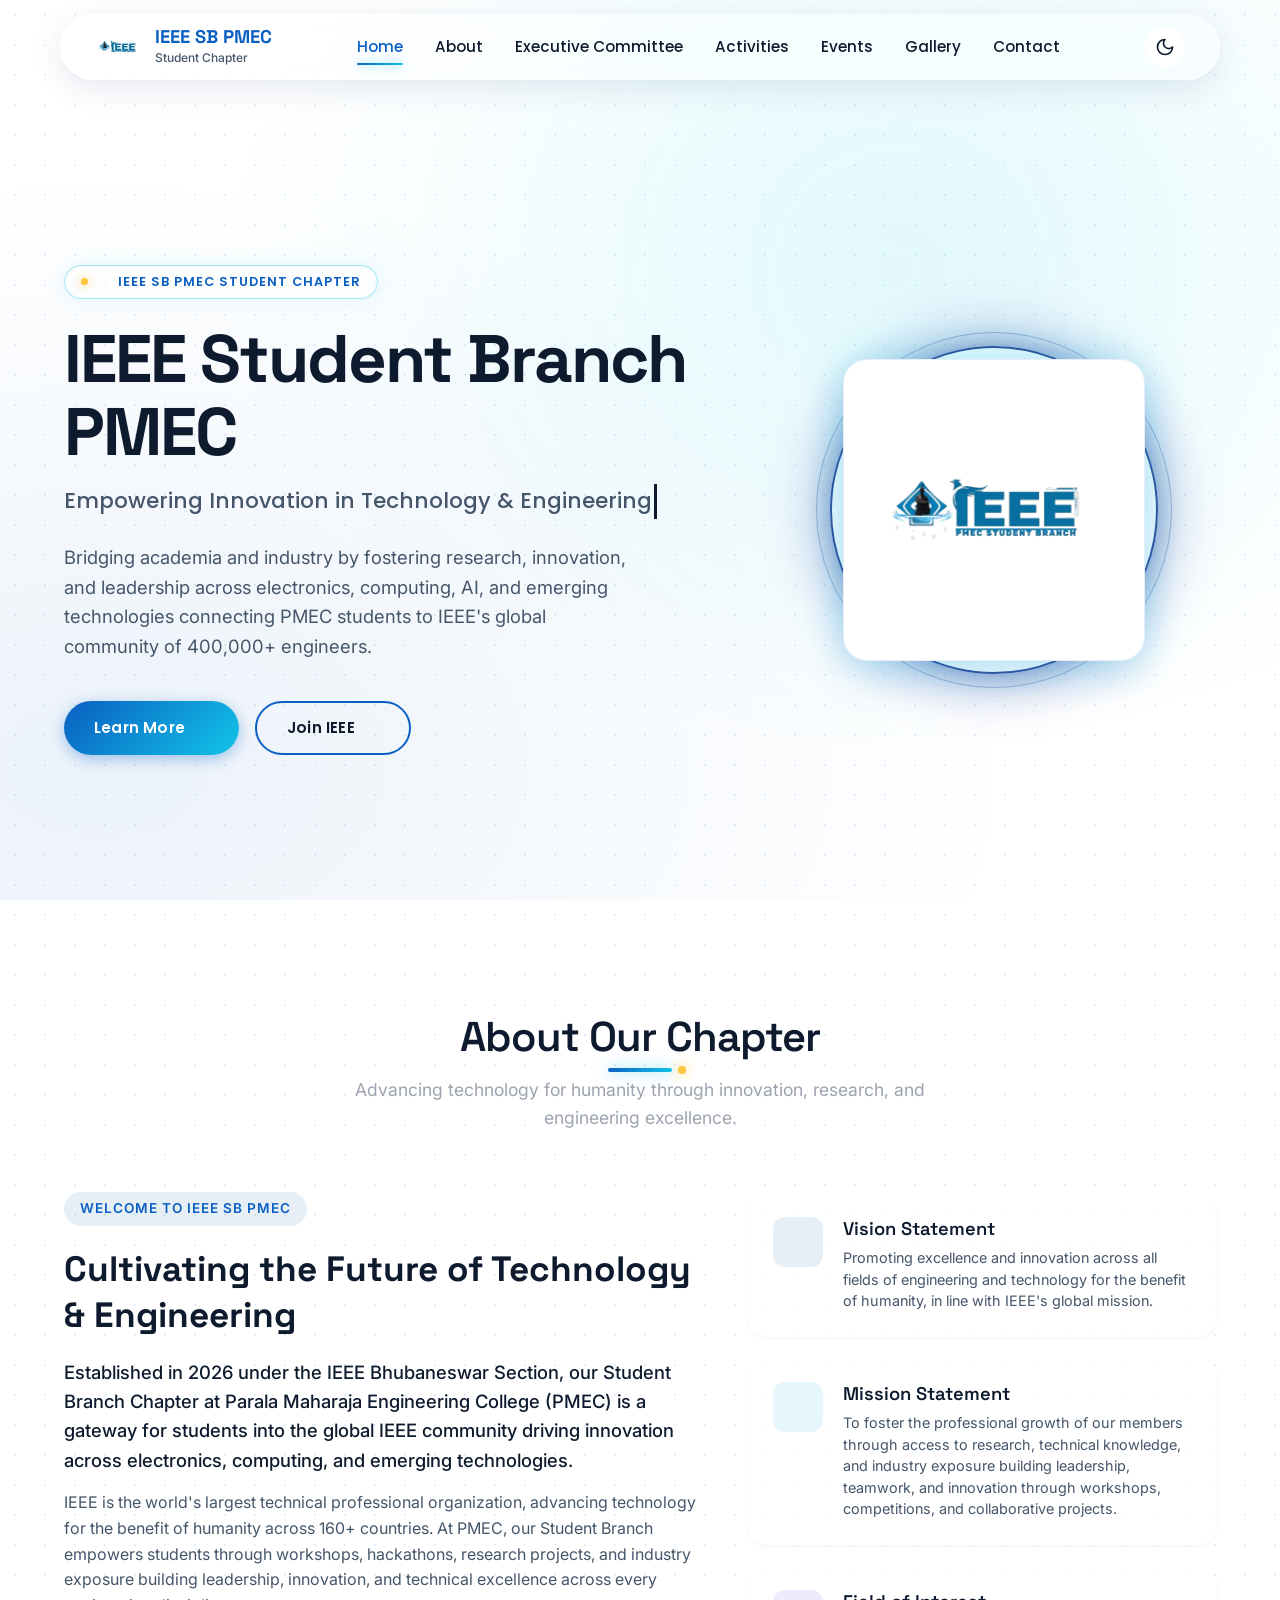
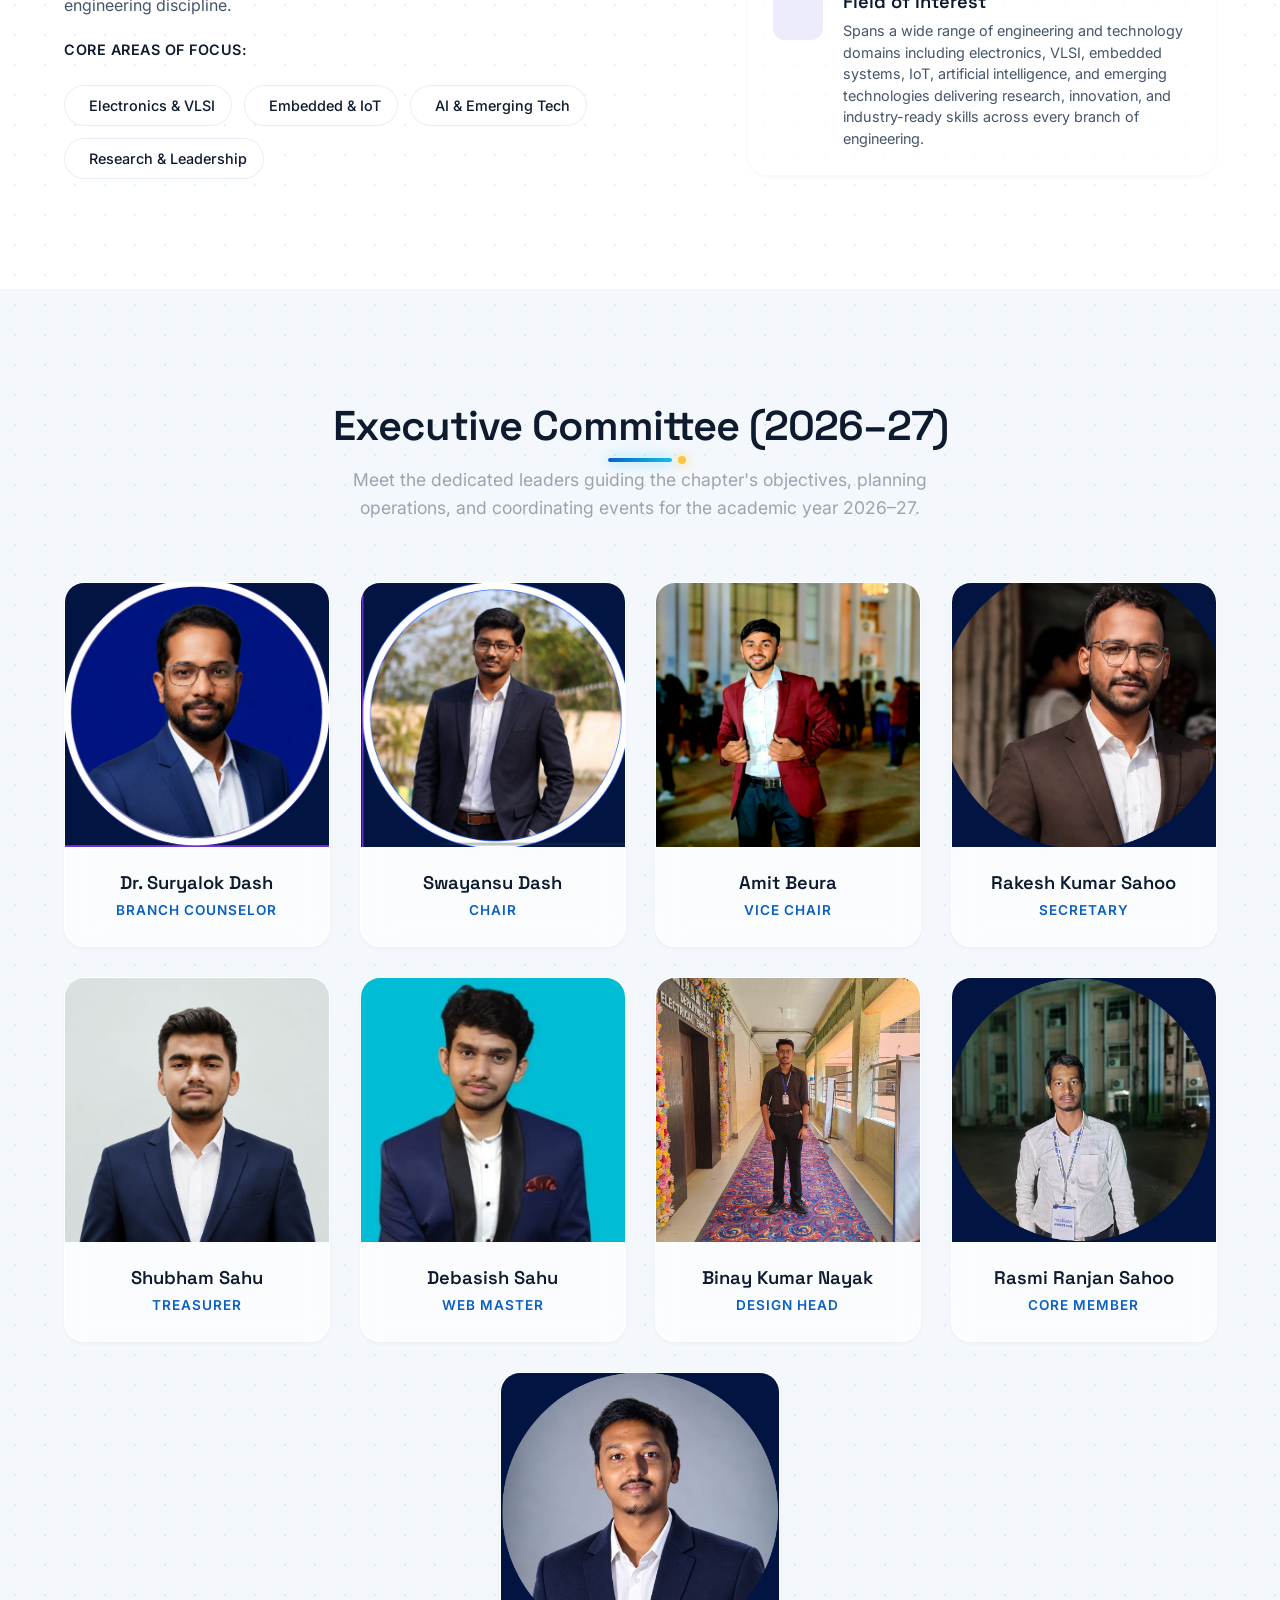
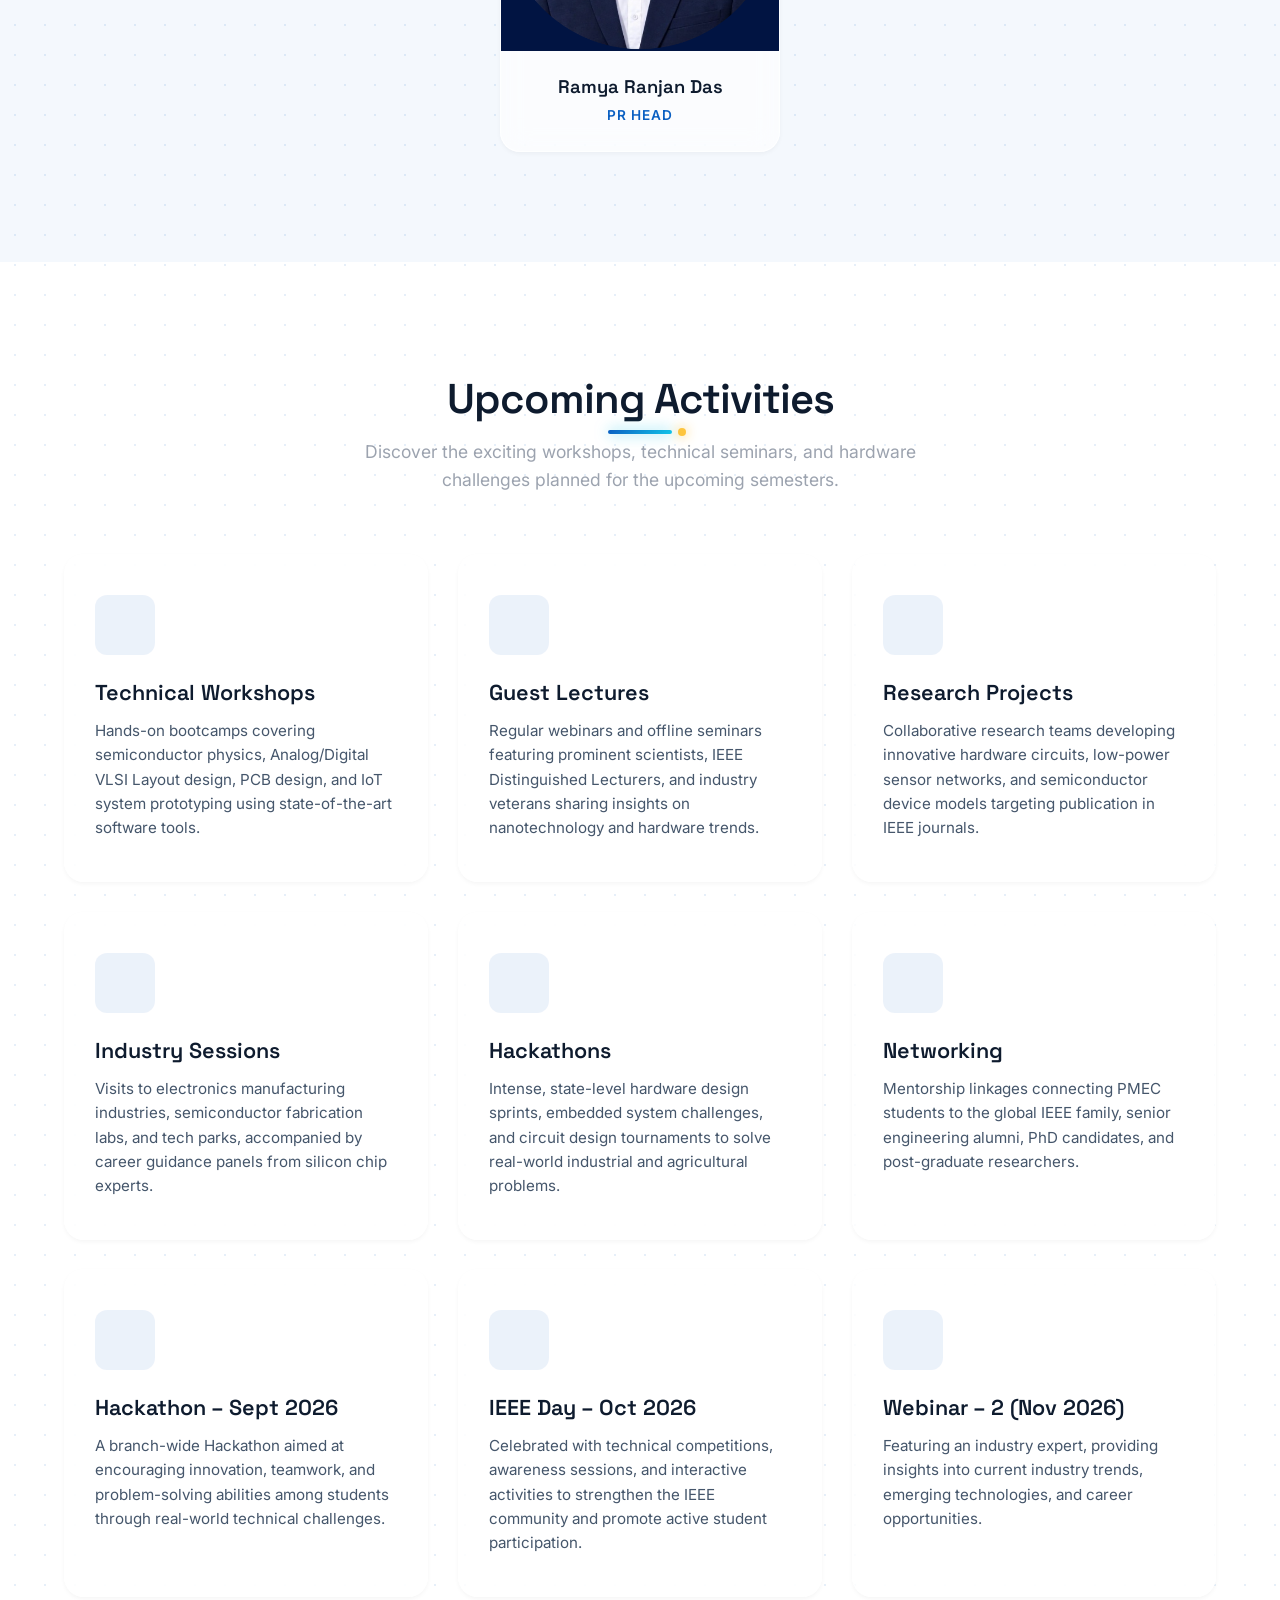
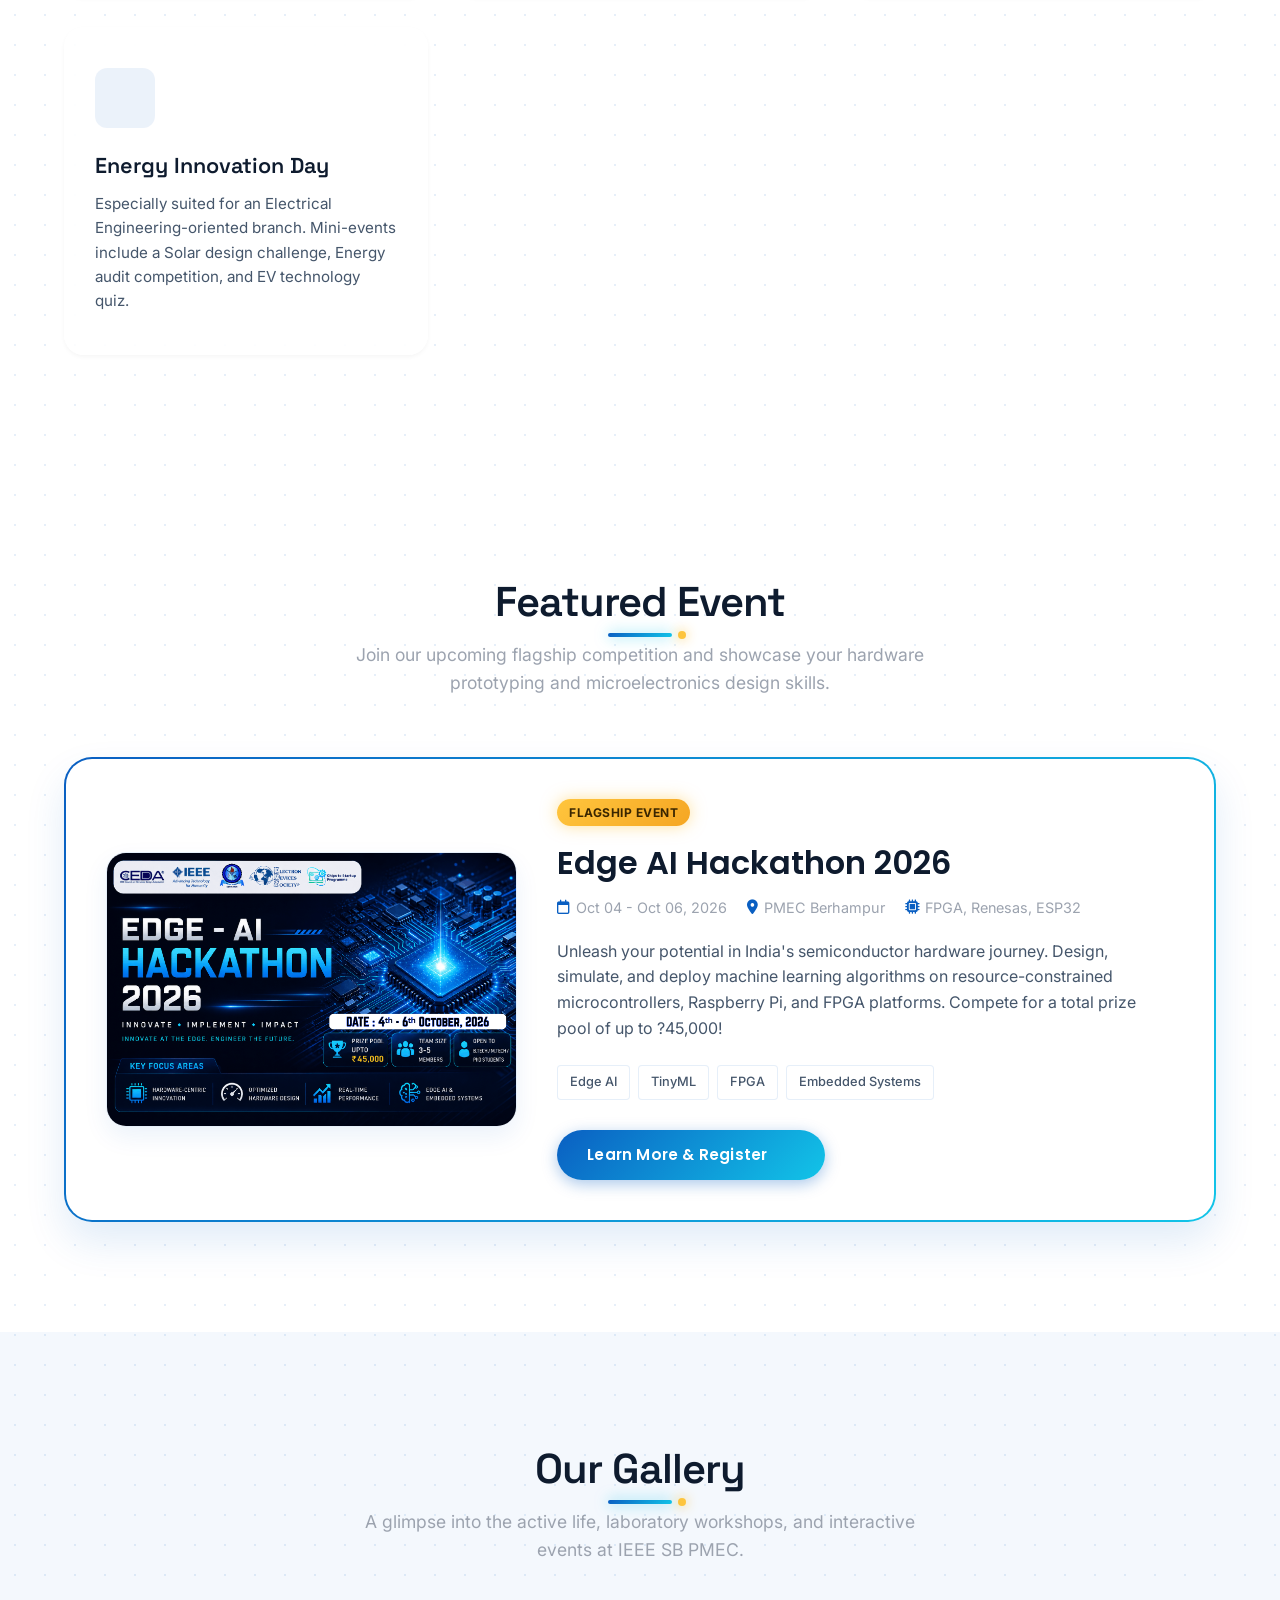
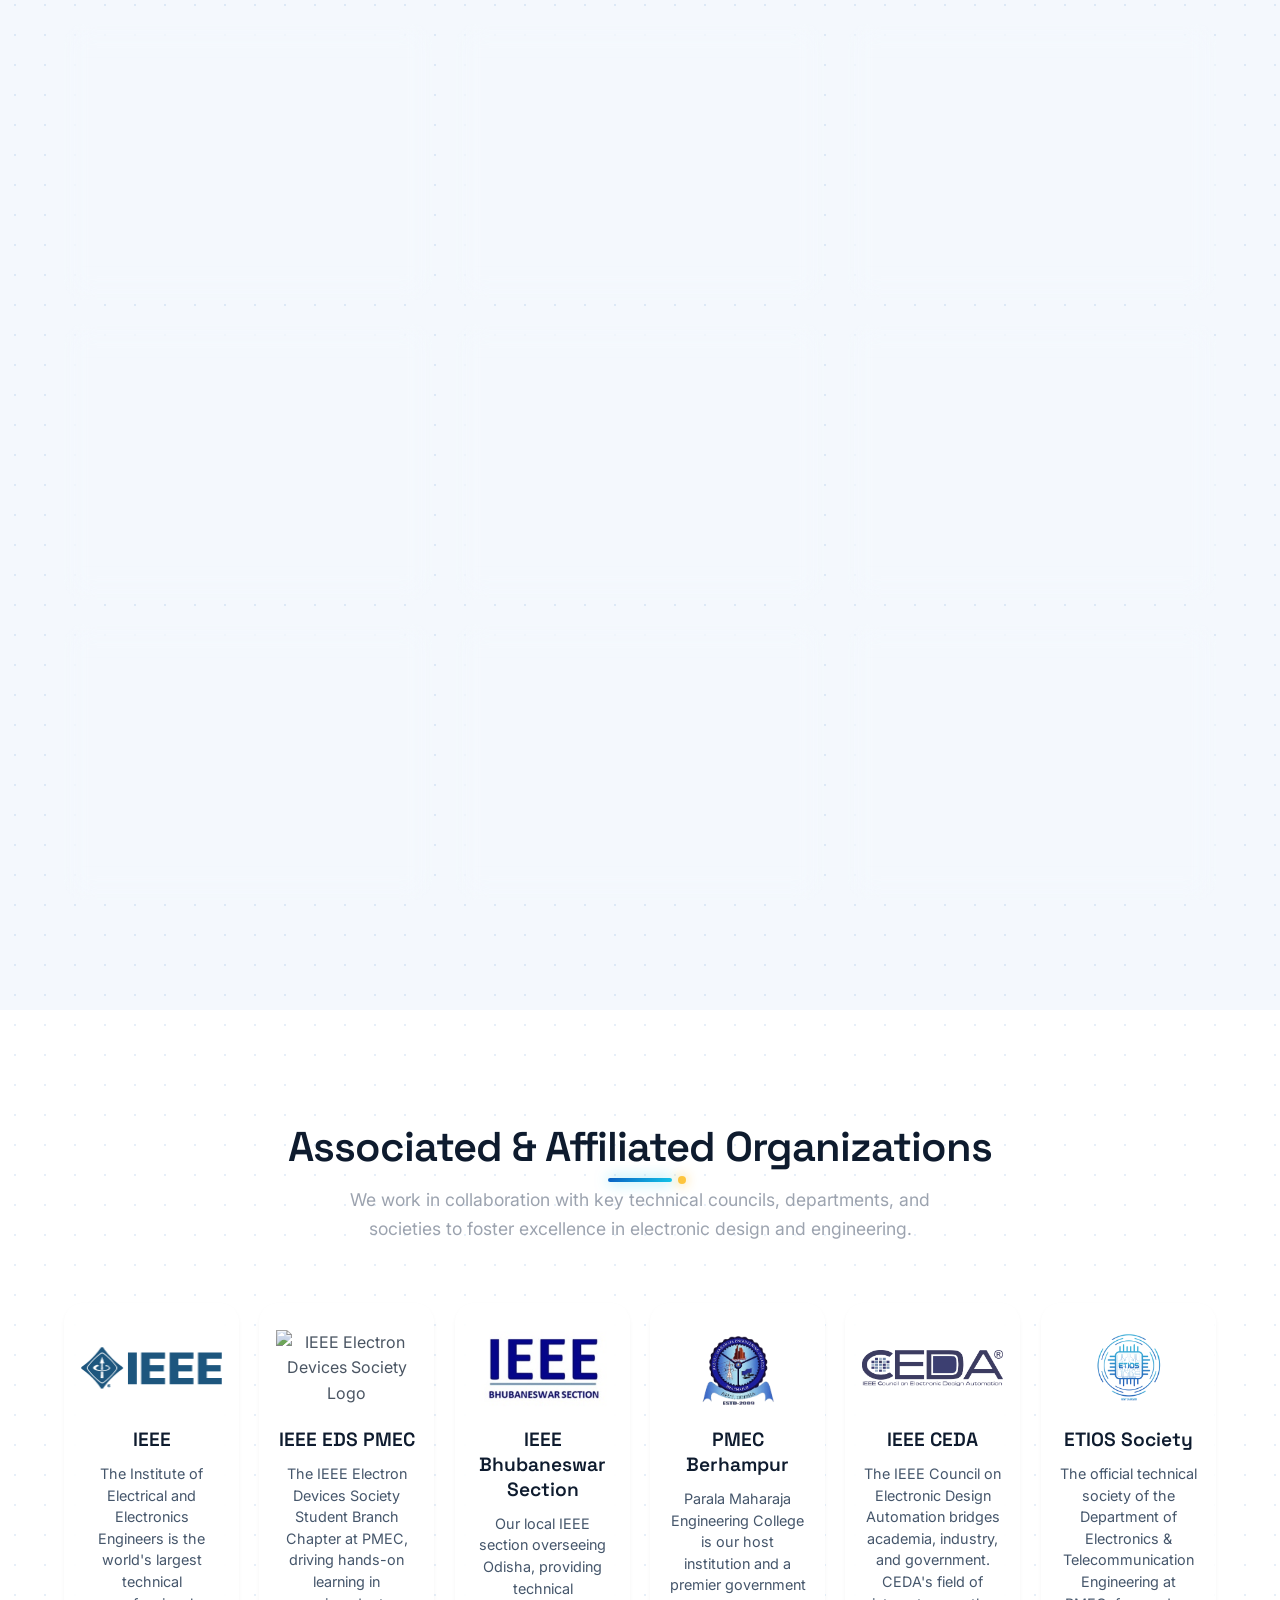
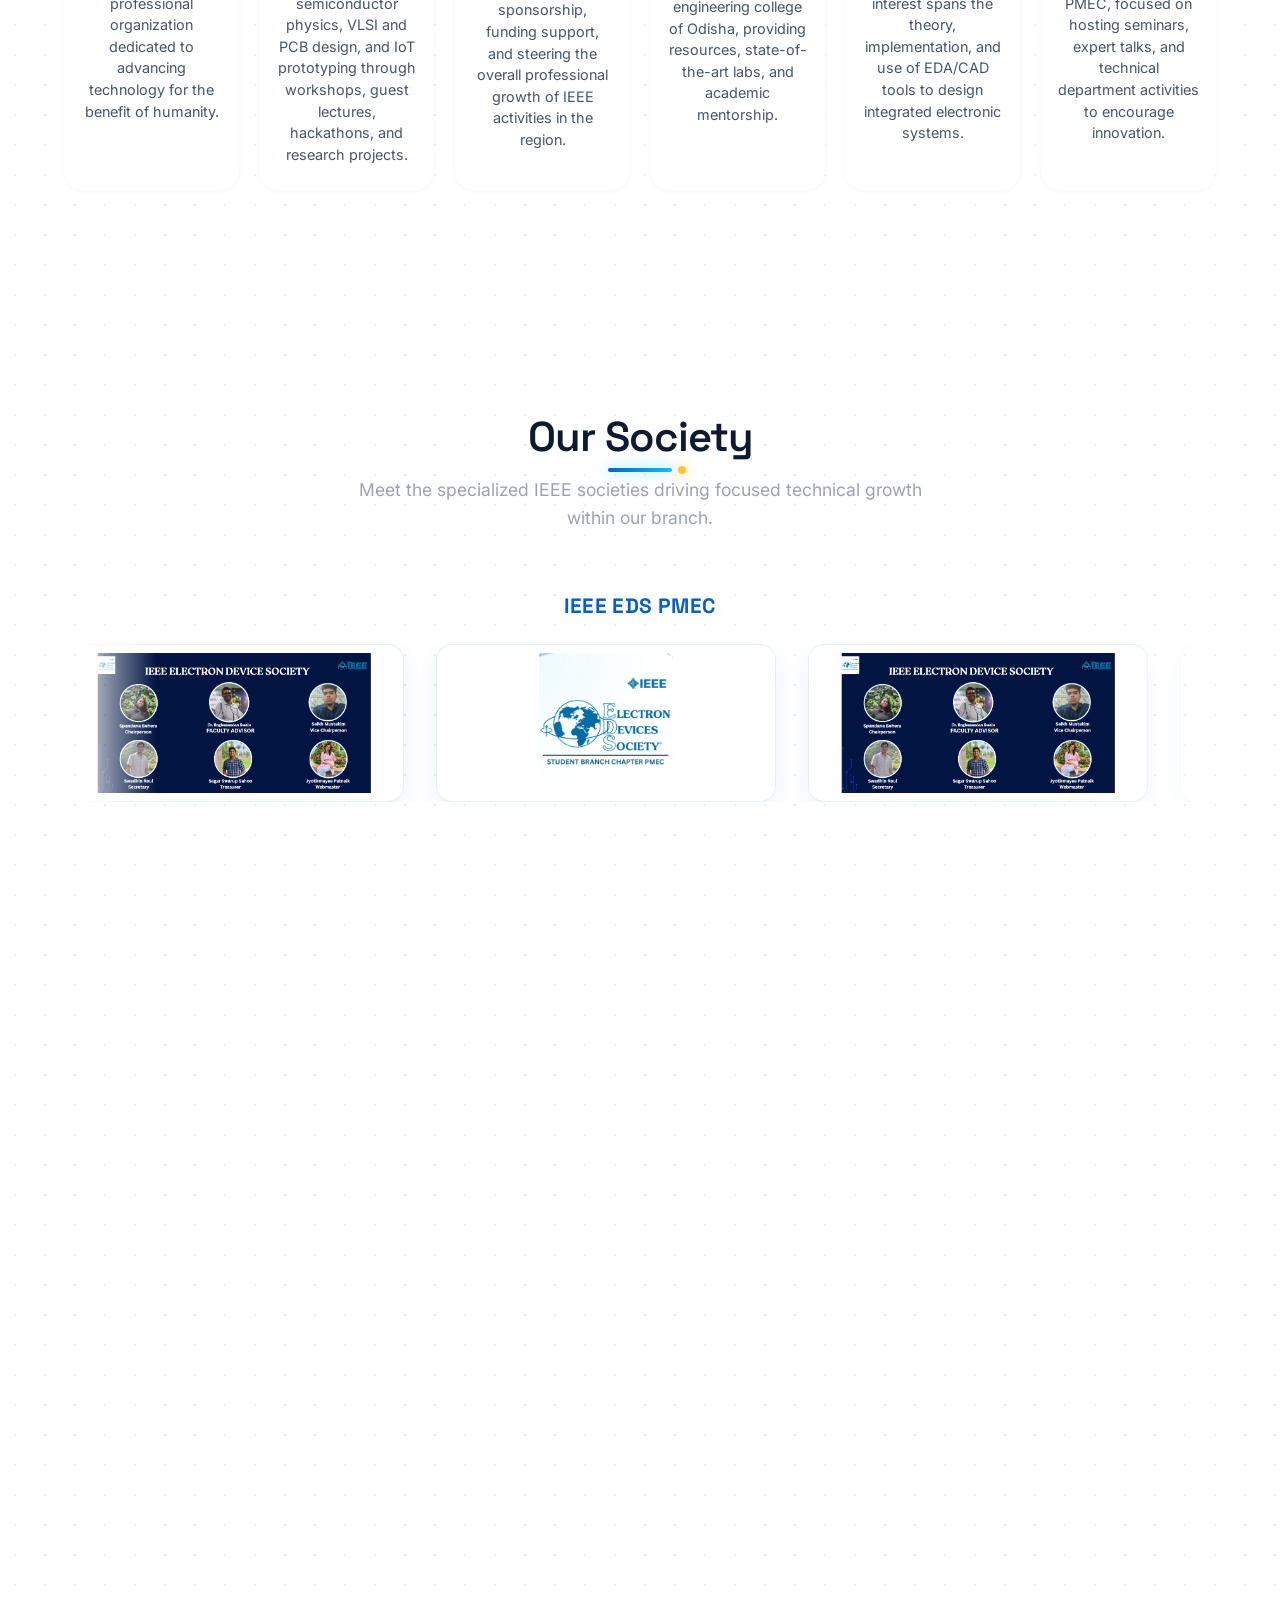
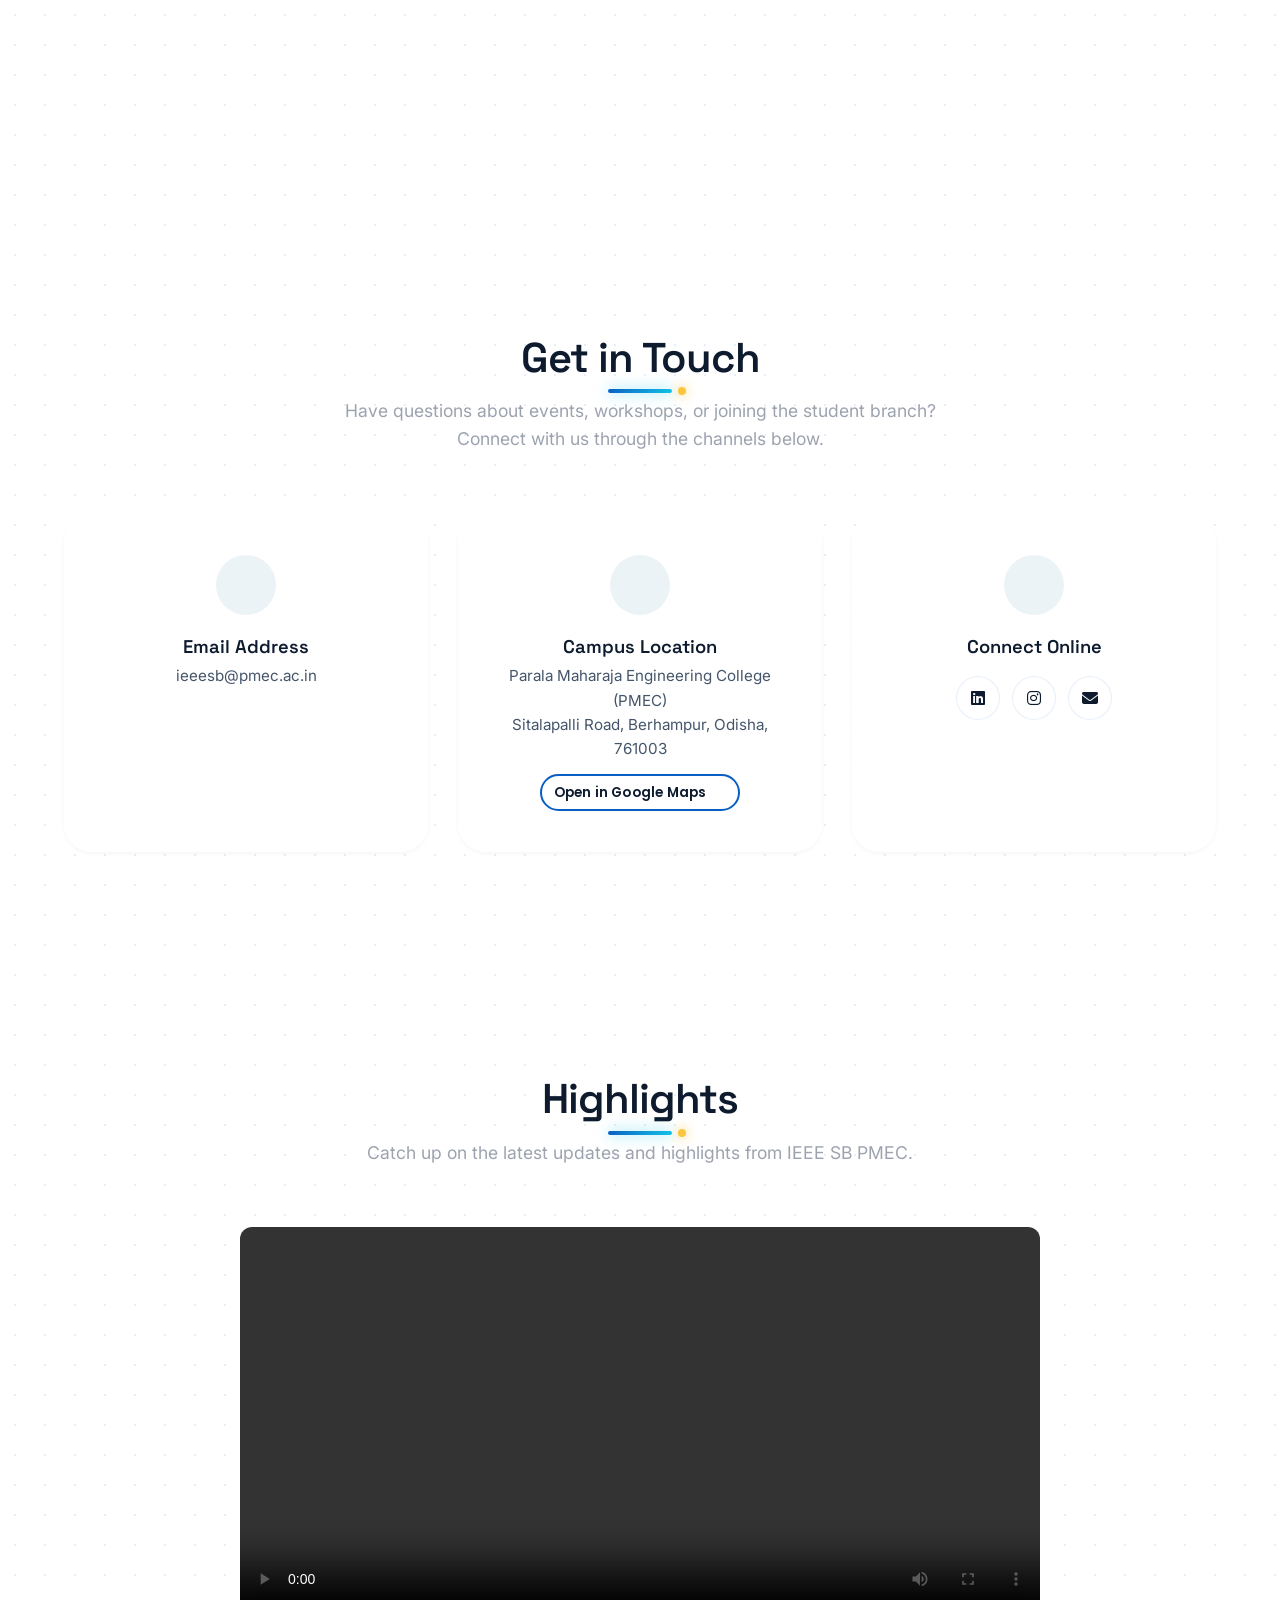
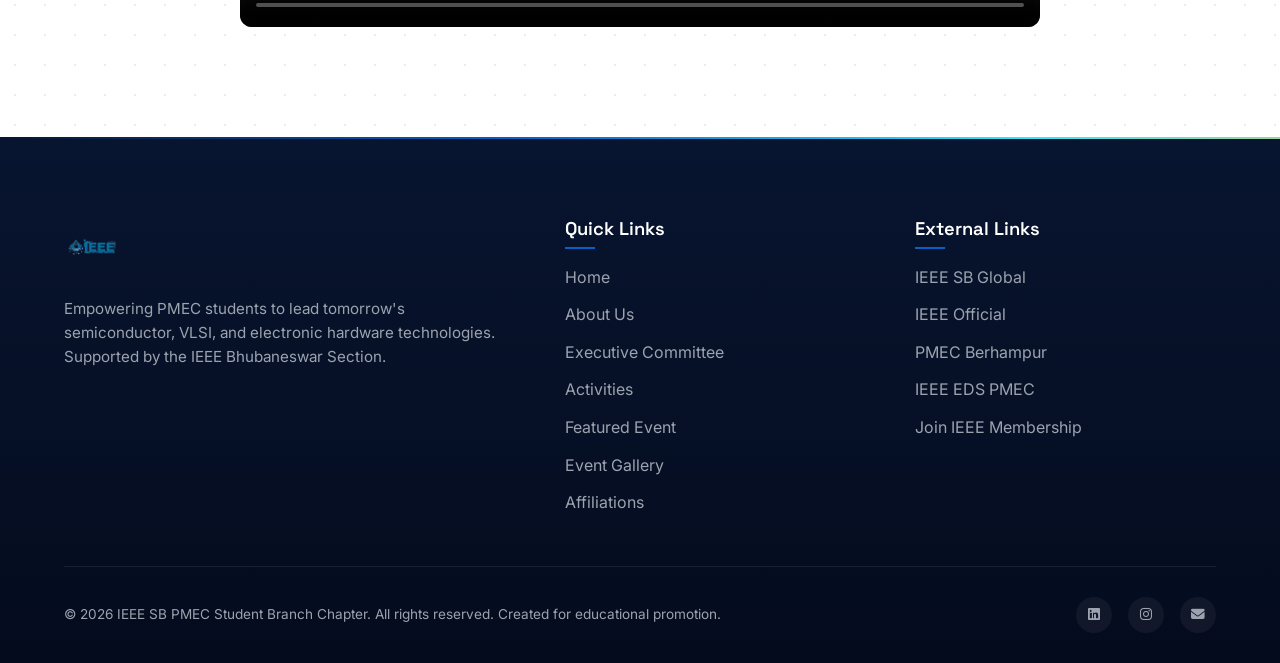
==== commit 77e78a2b: "Add Google verification tag" ====
--- a/index.html
+++ b/index.html
@@ -2,6 +2,7 @@
 <html lang="en">
 
 <head>
+    <meta name="google-site-verification" content="0i5nkoUnVmlEFnglxOfJGBptHaiCeJAYpXO60ZlL78g" />
   <meta charset="UTF-8">
   <meta name="viewport" content="width=device-width, initial-scale=1.0">
 
@@ -19,7 +20,7 @@
   <meta property="og:url" content="https://eds-pmec.github.io/">
   <meta property="og:title" content="IEEE SB PMEC Student Branch Chapter">
   <meta property="og:description"
-    content="Empowering Innovation in Technology, Engineering, and Research at Parala Maharaja Engineering College, Berhampur � proudly part of the global IEEE community.">
+    content="Empowering Innovation in Technology, Engineering, and Research at Parala Maharaja Engineering College, Berhampur   proudly part of the global IEEE community.">
   <meta property="og:image" content="assets/logos_banners/eds_banner.png">
 
   <!-- Twitter -->
@@ -27,7 +28,7 @@
   <meta property="twitter:url" content="https://eds-pmec.github.io/">
   <meta property="twitter:title" content="IEEE SB PMEC Student Branch Chapter">
   <meta property="twitter:description"
-    content="Empowering Innovation in Technology, Engineering, and Research at Parala Maharaja Engineering College, Berhampur � proudly part of the global IEEE community.">
+    content="Empowering Innovation in Technology, Engineering, and Research at Parala Maharaja Engineering College, Berhampur   proudly part of the global IEEE community.">
   <meta property="twitter:image" content="assets/logos_banners/eds_banner.png">
 
   <!-- Favicon -->
@@ -108,7 +109,7 @@
             Empowering Innovation in <span id="typed-text"></span><span class="cursor">&nbsp;</span>
           </div>
           <p class="hero-desc">
-            Bridging academia and industry by fostering research, innovation, and leadership across electronics, computing, AI, and emerging technologies � connecting PMEC students to IEEE's global community of 400,000+ engineers.
+            Bridging academia and industry by fostering research, innovation, and leadership across electronics, computing, AI, and emerging technologies   connecting PMEC students to IEEE's global community of 400,000+ engineers.
           </p>
           <div class="hero-actions">
             <a href="#about" class="btn btn-primary">
@@ -143,10 +144,10 @@
             <span class="about-badge">Welcome to IEEE SB PMEC</span>
             <h3>Cultivating the Future of Technology & Engineering</h3>
             <p class="about-lead">
-              Established in 2026 under the IEEE Bhubaneswar Section, our Student Branch Chapter at Parala Maharaja Engineering College (PMEC) is a gateway for students into the global IEEE community � driving innovation across electronics, computing, and emerging technologies.
+              Established in 2026 under the IEEE Bhubaneswar Section, our Student Branch Chapter at Parala Maharaja Engineering College (PMEC) is a gateway for students into the global IEEE community   driving innovation across electronics, computing, and emerging technologies.
             </p>
             <p>
-              IEEE is the world's largest technical professional organization, advancing technology for the benefit of humanity across 160+ countries. At PMEC, our Student Branch empowers students through workshops, hackathons, research projects, and industry exposure � building leadership, innovation, and technical excellence across every engineering discipline.
+              IEEE is the world's largest technical professional organization, advancing technology for the benefit of humanity across 160+ countries. At PMEC, our Student Branch empowers students through workshops, hackathons, research projects, and industry exposure   building leadership, innovation, and technical excellence across every engineering discipline.
             </p>
             
             <div class="focus-tags-container">
@@ -181,7 +182,7 @@
               </div>
               <div class="statement-content">
                 <h4>Mission Statement</h4>
-                <p>To foster the professional growth of our members through access to research, technical knowledge, and industry exposure � building leadership, teamwork, and innovation through workshops, competitions, and collaborative projects.</p>
+                <p>To foster the professional growth of our members through access to research, technical knowledge, and industry exposure   building leadership, teamwork, and innovation through workshops, competitions, and collaborative projects.</p>
               </div>
             </div>
 
@@ -192,7 +193,7 @@
               </div>
               <div class="statement-content">
                 <h4>Field of Interest</h4>
-                <p>Spans a wide range of engineering and technology domains � including electronics, VLSI, embedded systems, IoT, artificial intelligence, and emerging technologies � delivering research, innovation, and industry-ready skills across every branch of engineering.</p>
+                <p>Spans a wide range of engineering and technology domains   including electronics, VLSI, embedded systems, IoT, artificial intelligence, and emerging technologies   delivering research, innovation, and industry-ready skills across every branch of engineering.</p>
               </div>
             </div>
 
@@ -402,7 +403,7 @@
               <span class="gallery-cat">Branch Launch</span>
             </div>
             <p class="gallery-desc" style="display: none;">
-              The official inaugural ceremony of the branch, followed by IEEE Day 2025 celebrations and the branch's first IEEE webinar � marking the beginning of our journey at PMEC Berhampur.
+              The official inaugural ceremony of the branch, followed by IEEE Day 2025 celebrations and the branch's first IEEE webinar   marking the beginning of our journey at PMEC Berhampur.
             </p>
           </div>
 
@@ -465,7 +466,7 @@
               <span class="gallery-cat">International Conference</span>
             </div>
             <p class="gallery-desc" style="display: none;">
-              1st International Conference on "Artificial Intelligence &amp; Machine Learning in Communication and Power Systems" (AIMLCPS 2026), held on 20�21 February 2026. Jointly organized by the Department of Electrical Engineering &amp; Department of Electronics &amp; Telecommunication Engineering at Parala Maharaja Engineering College, Berhampur.
+              1st International Conference on "Artificial Intelligence &amp; Machine Learning in Communication and Power Systems" (AIMLCPS 2026), held on 20 21 February 2026. Jointly organized by the Department of Electrical Engineering &amp; Department of Electronics &amp; Telecommunication Engineering at Parala Maharaja Engineering College, Berhampur.
             </p>
           </div>
 
@@ -944,4 +945,4 @@
   <script src="effects.js"></script>
 </body>
 
-</html>+</html>
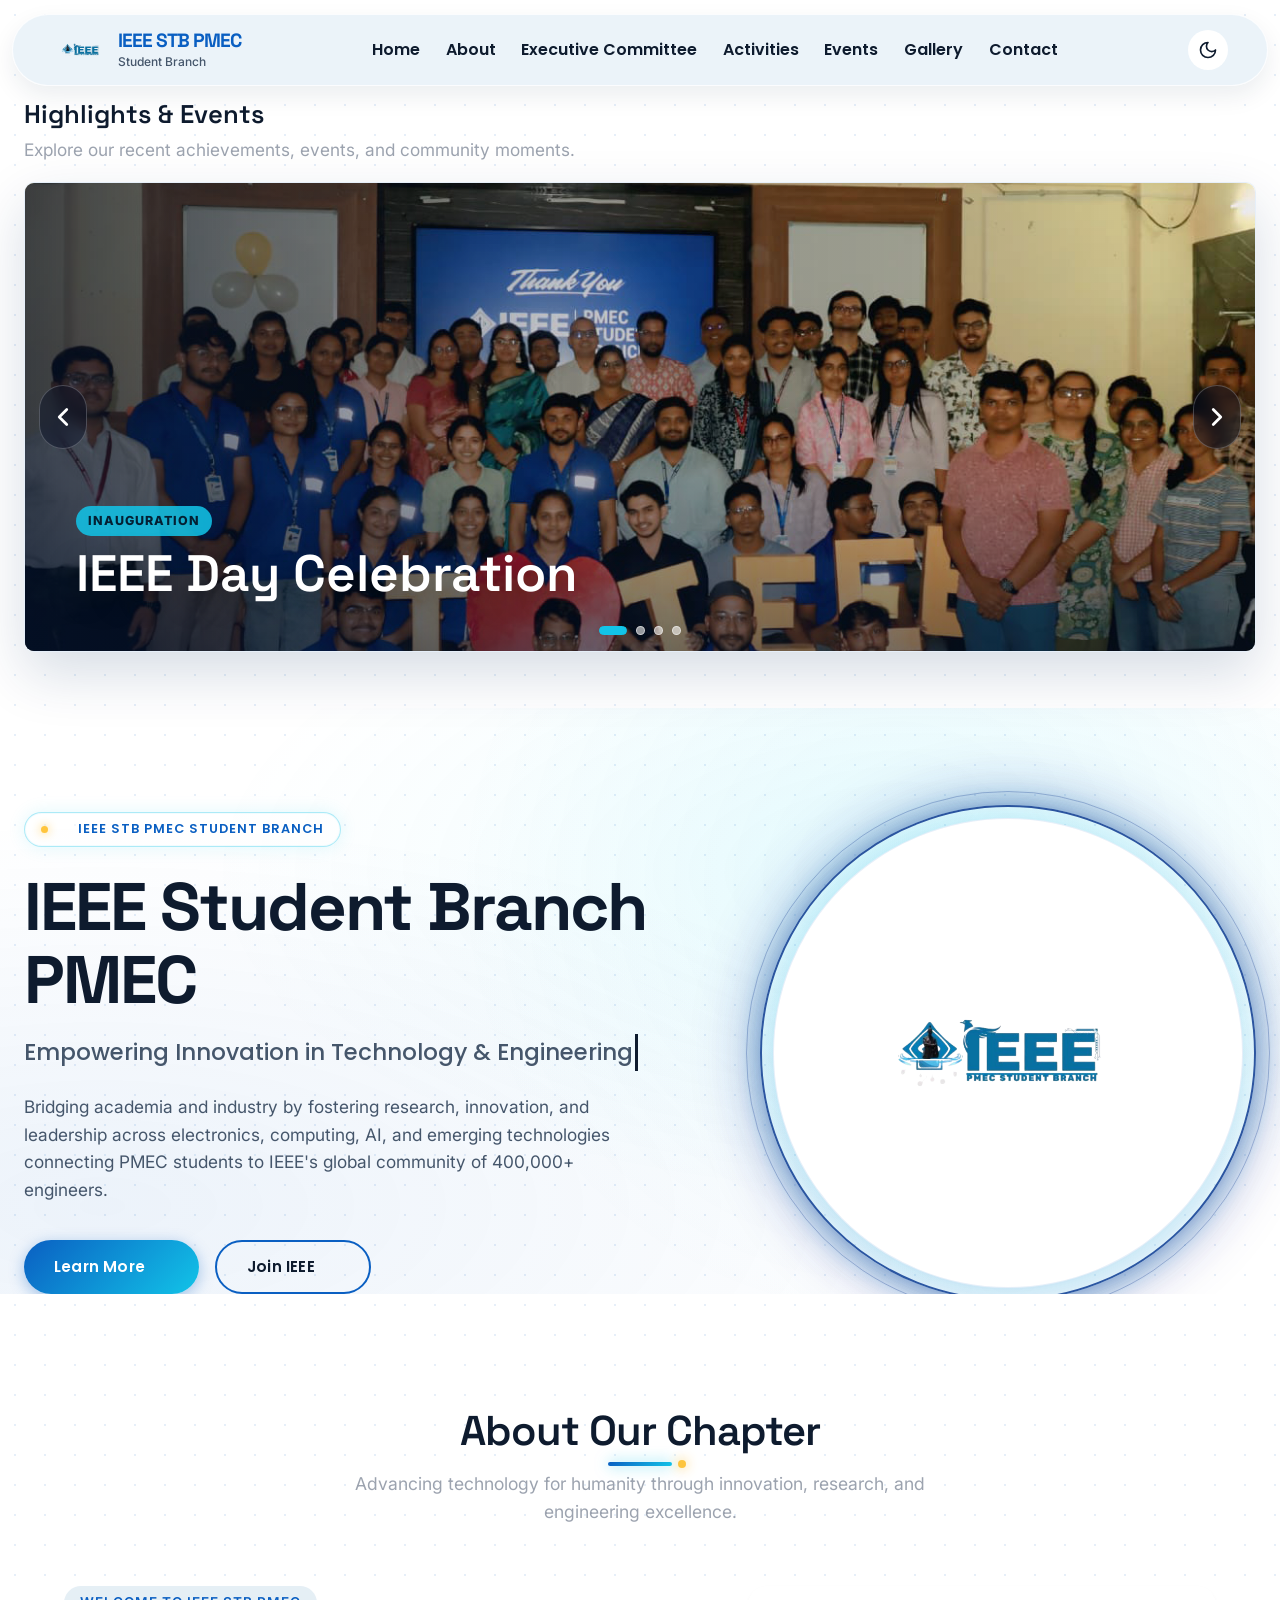
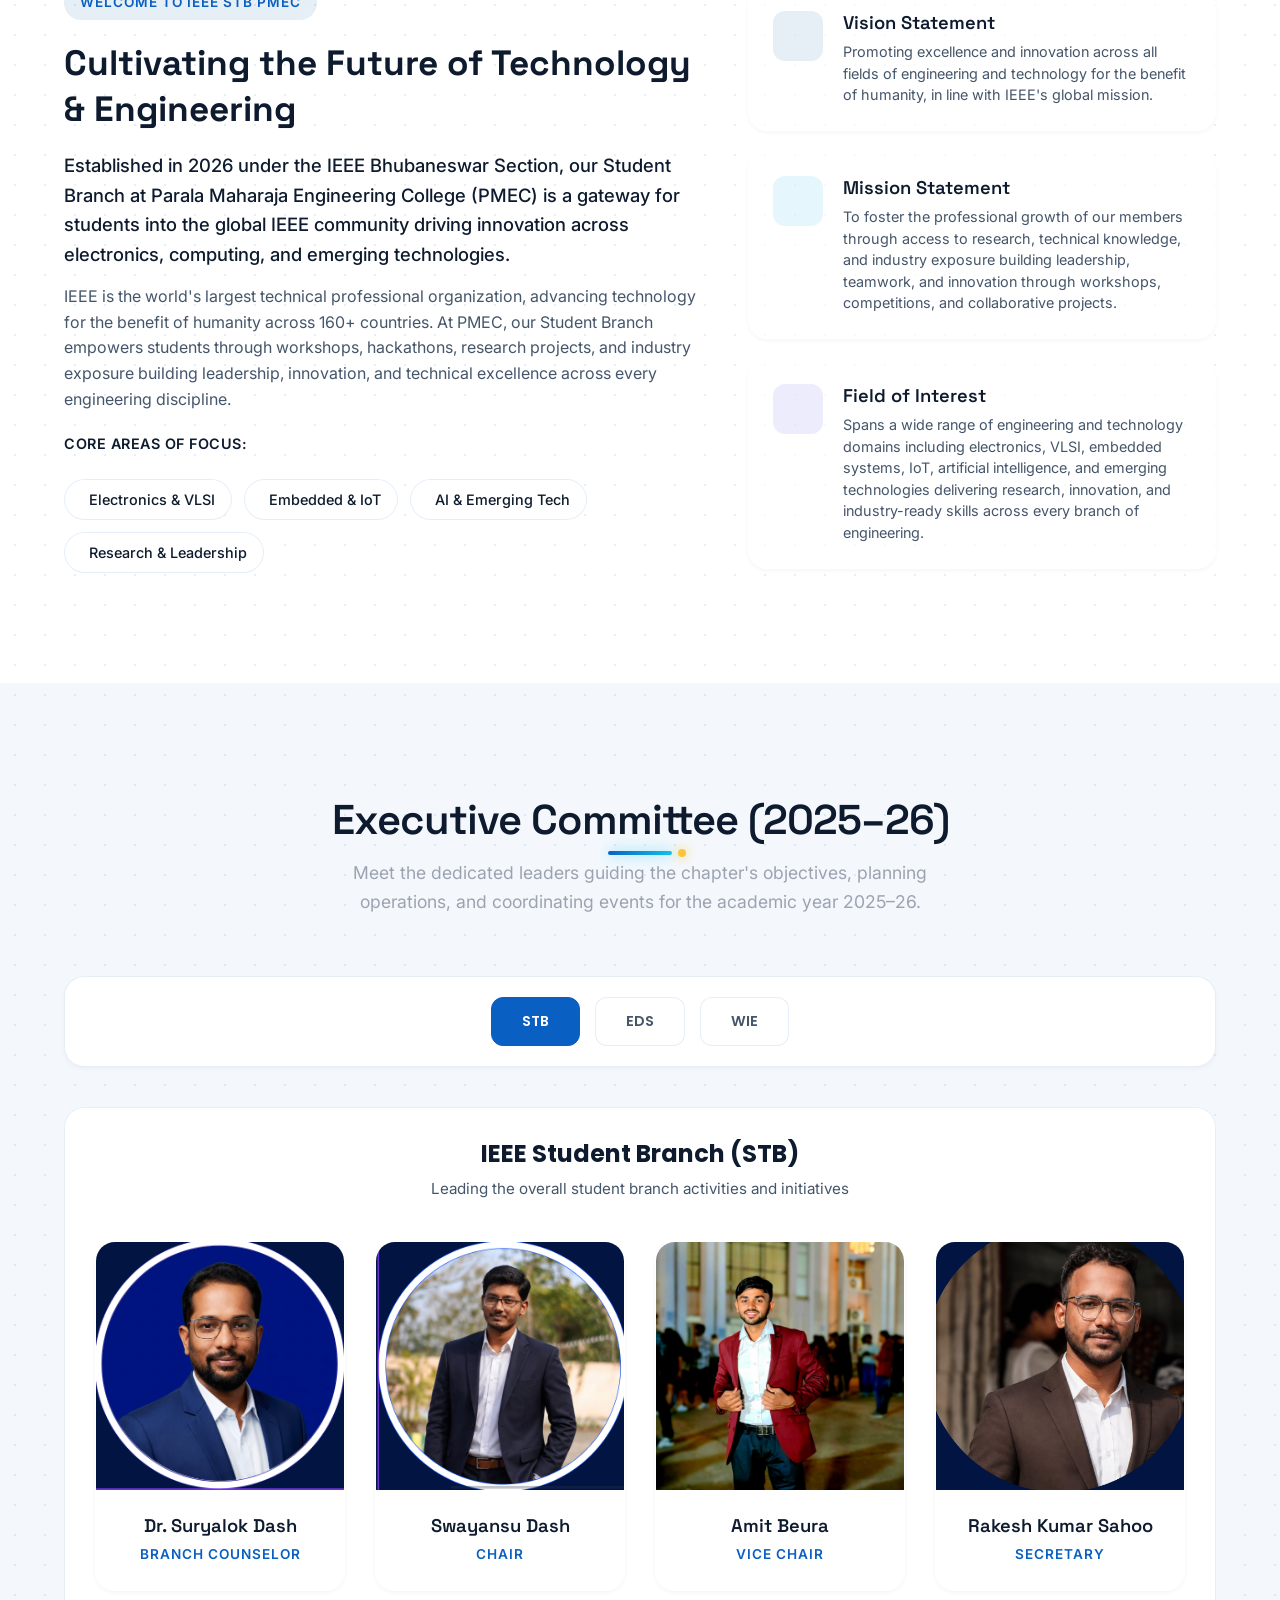
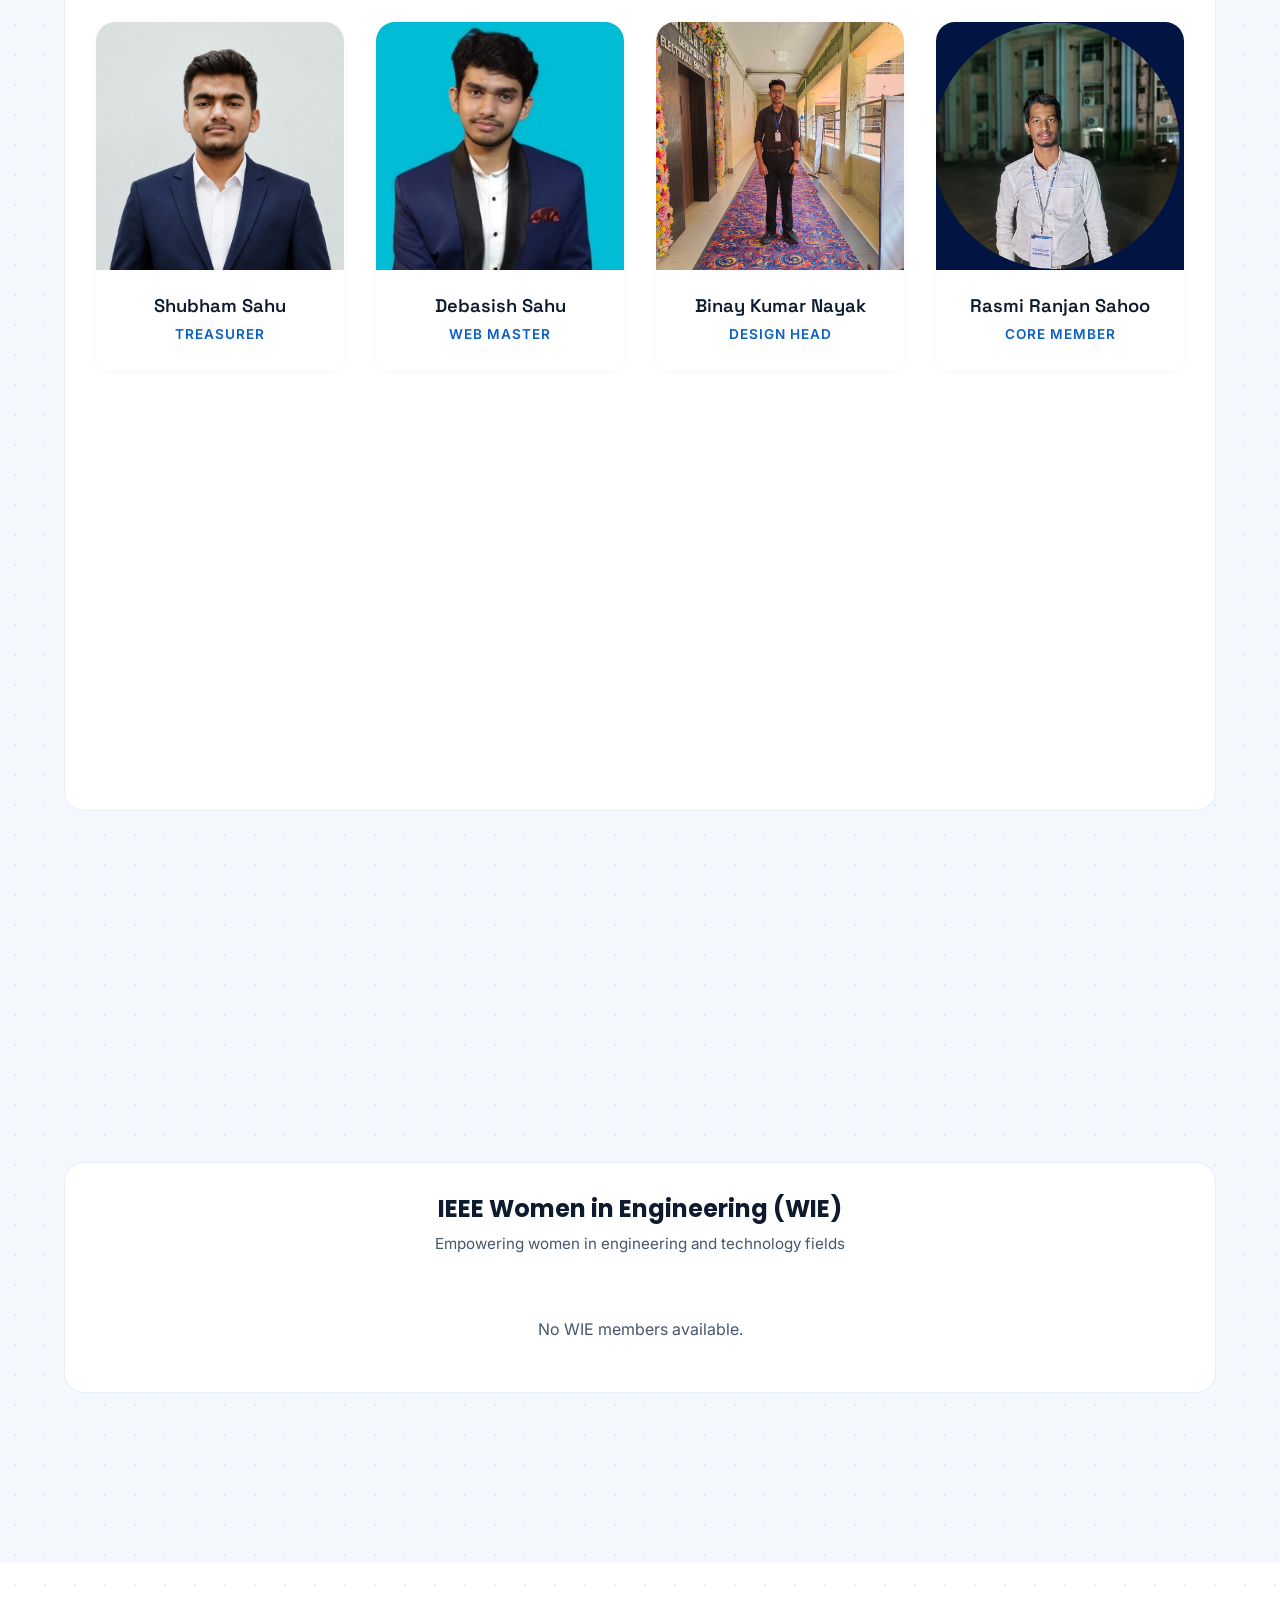
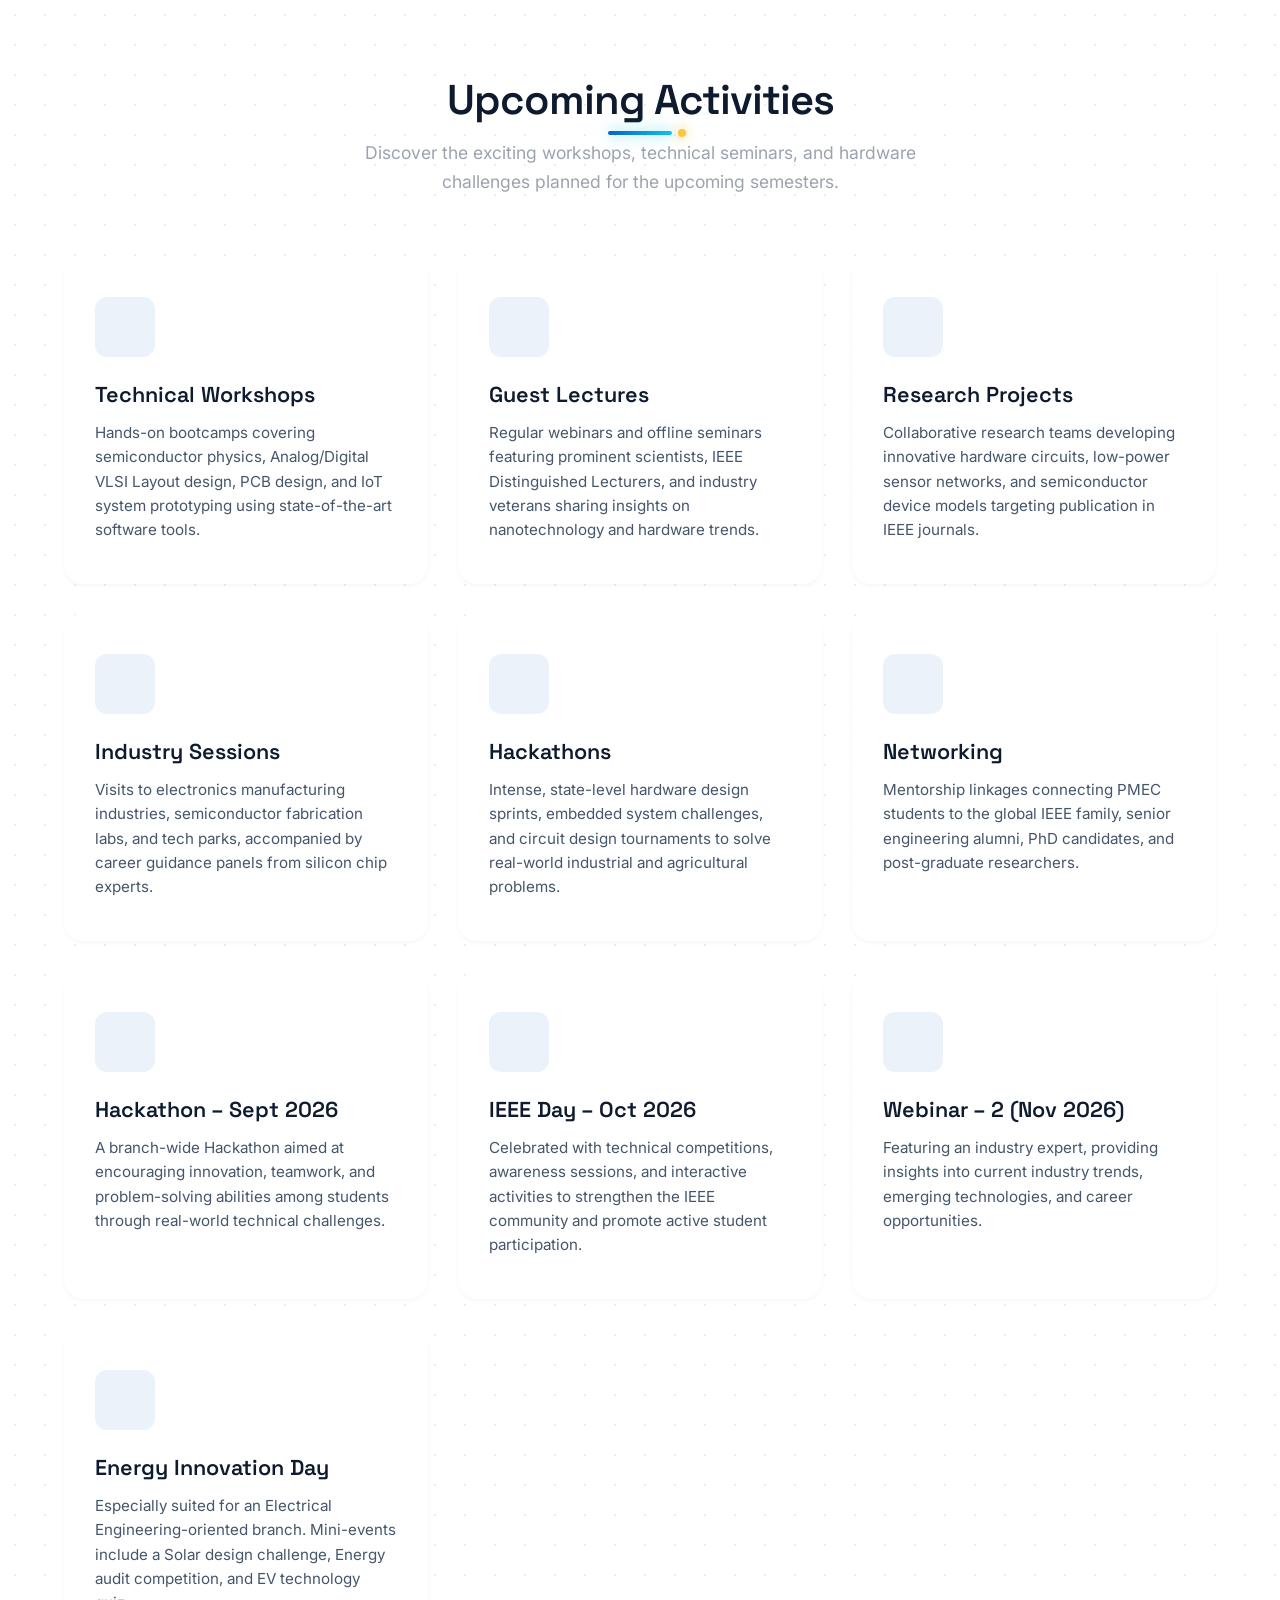
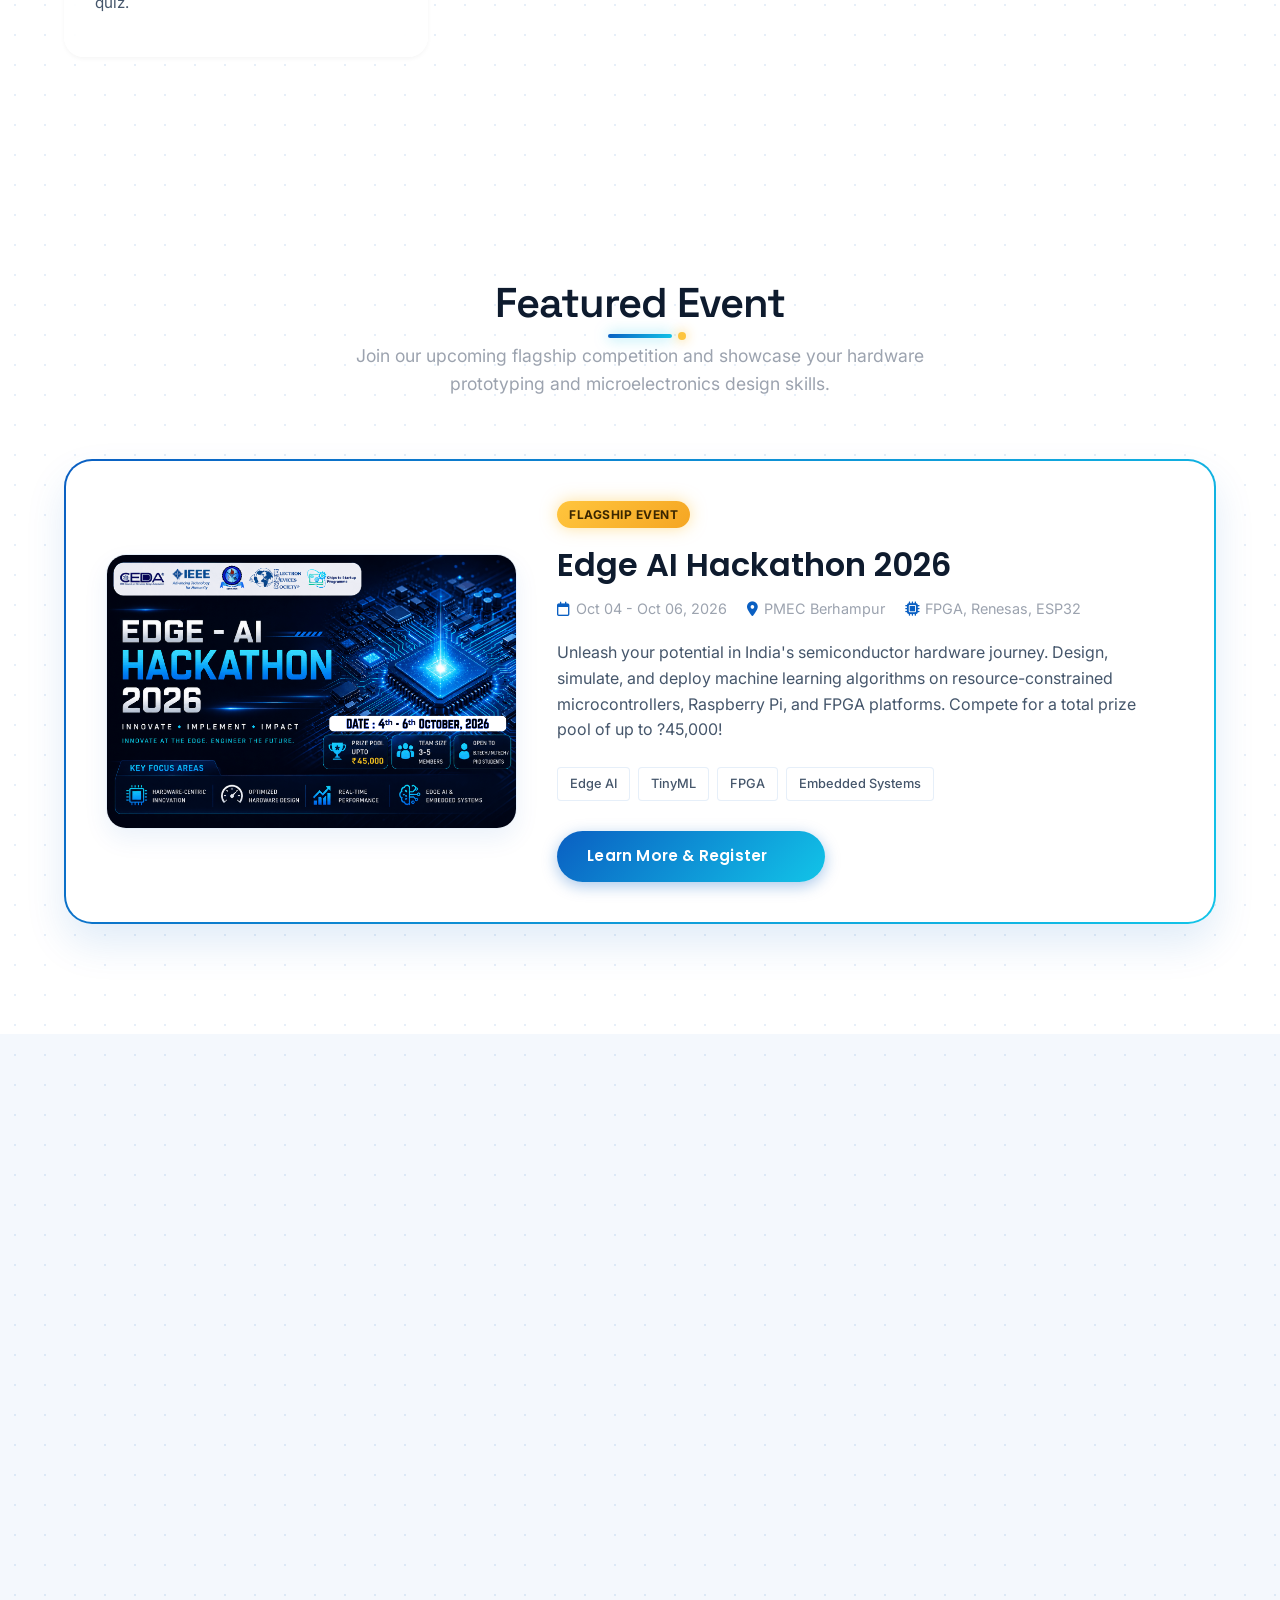
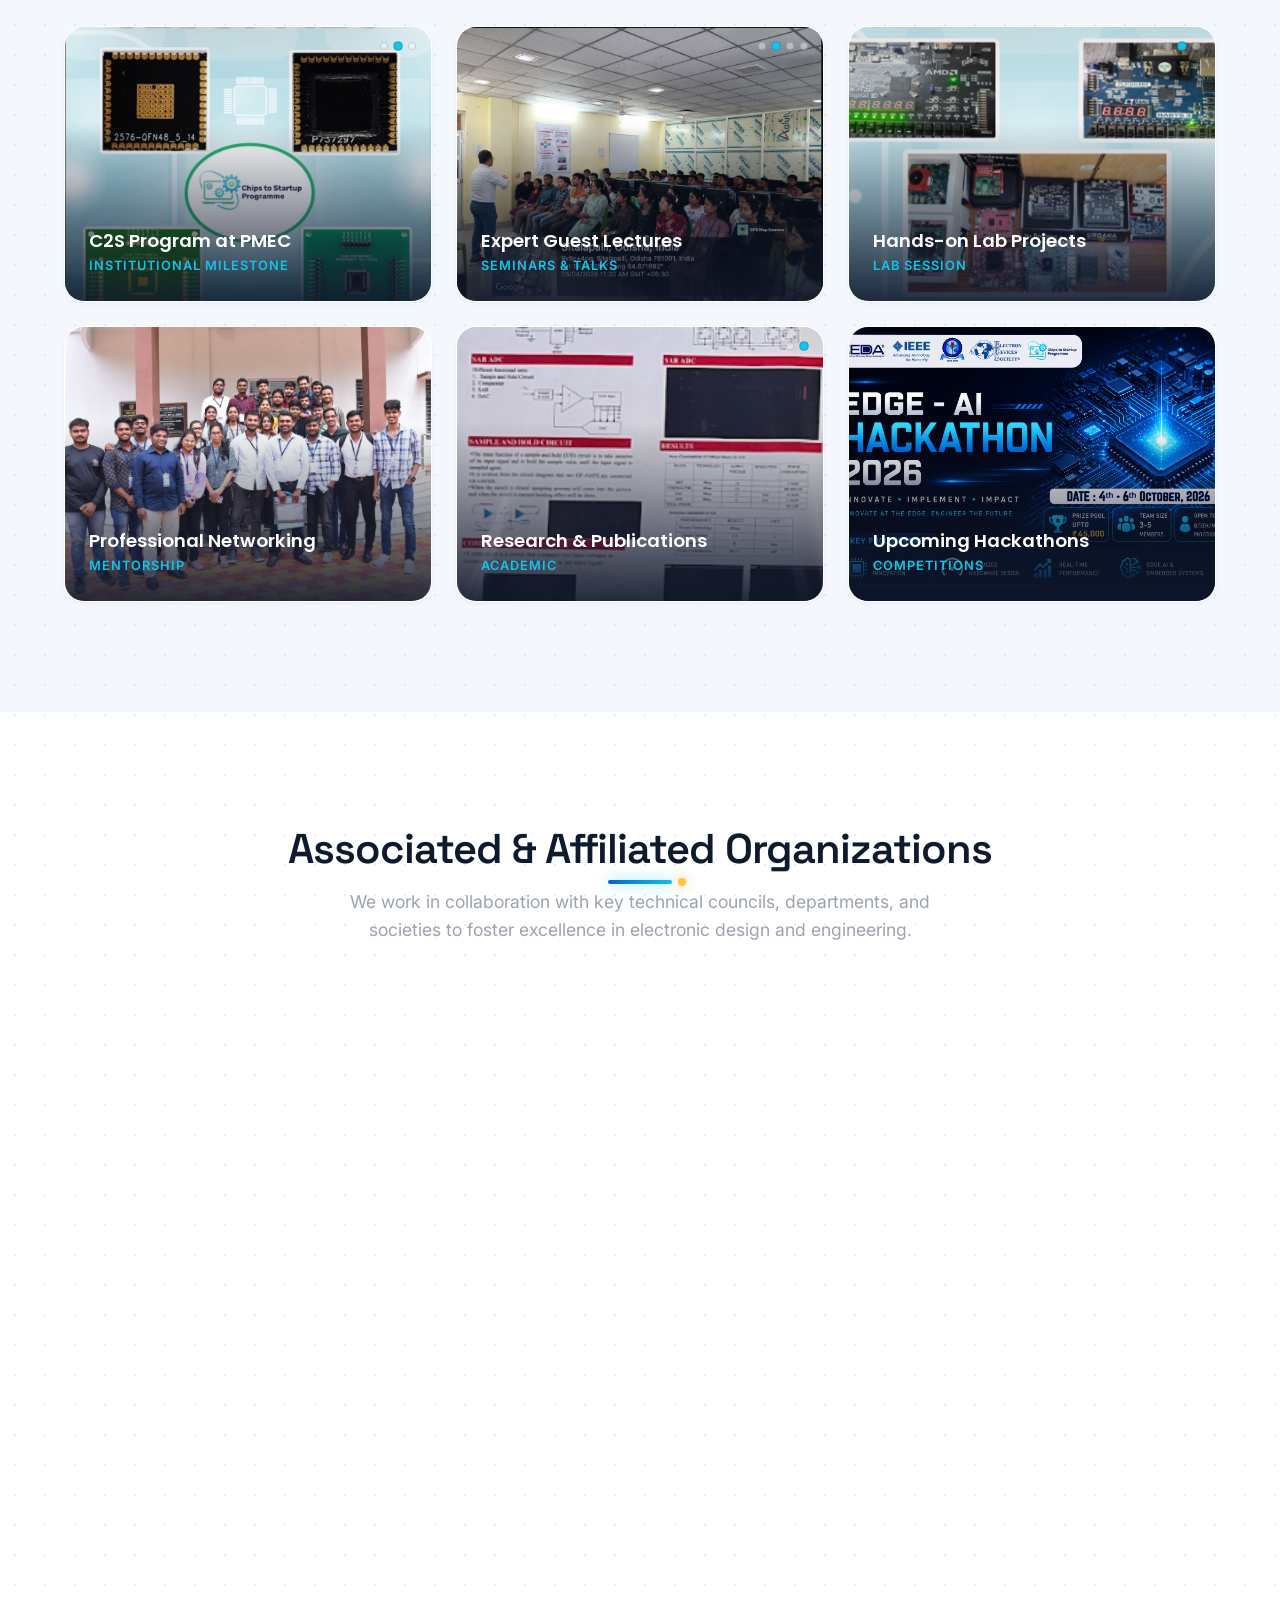
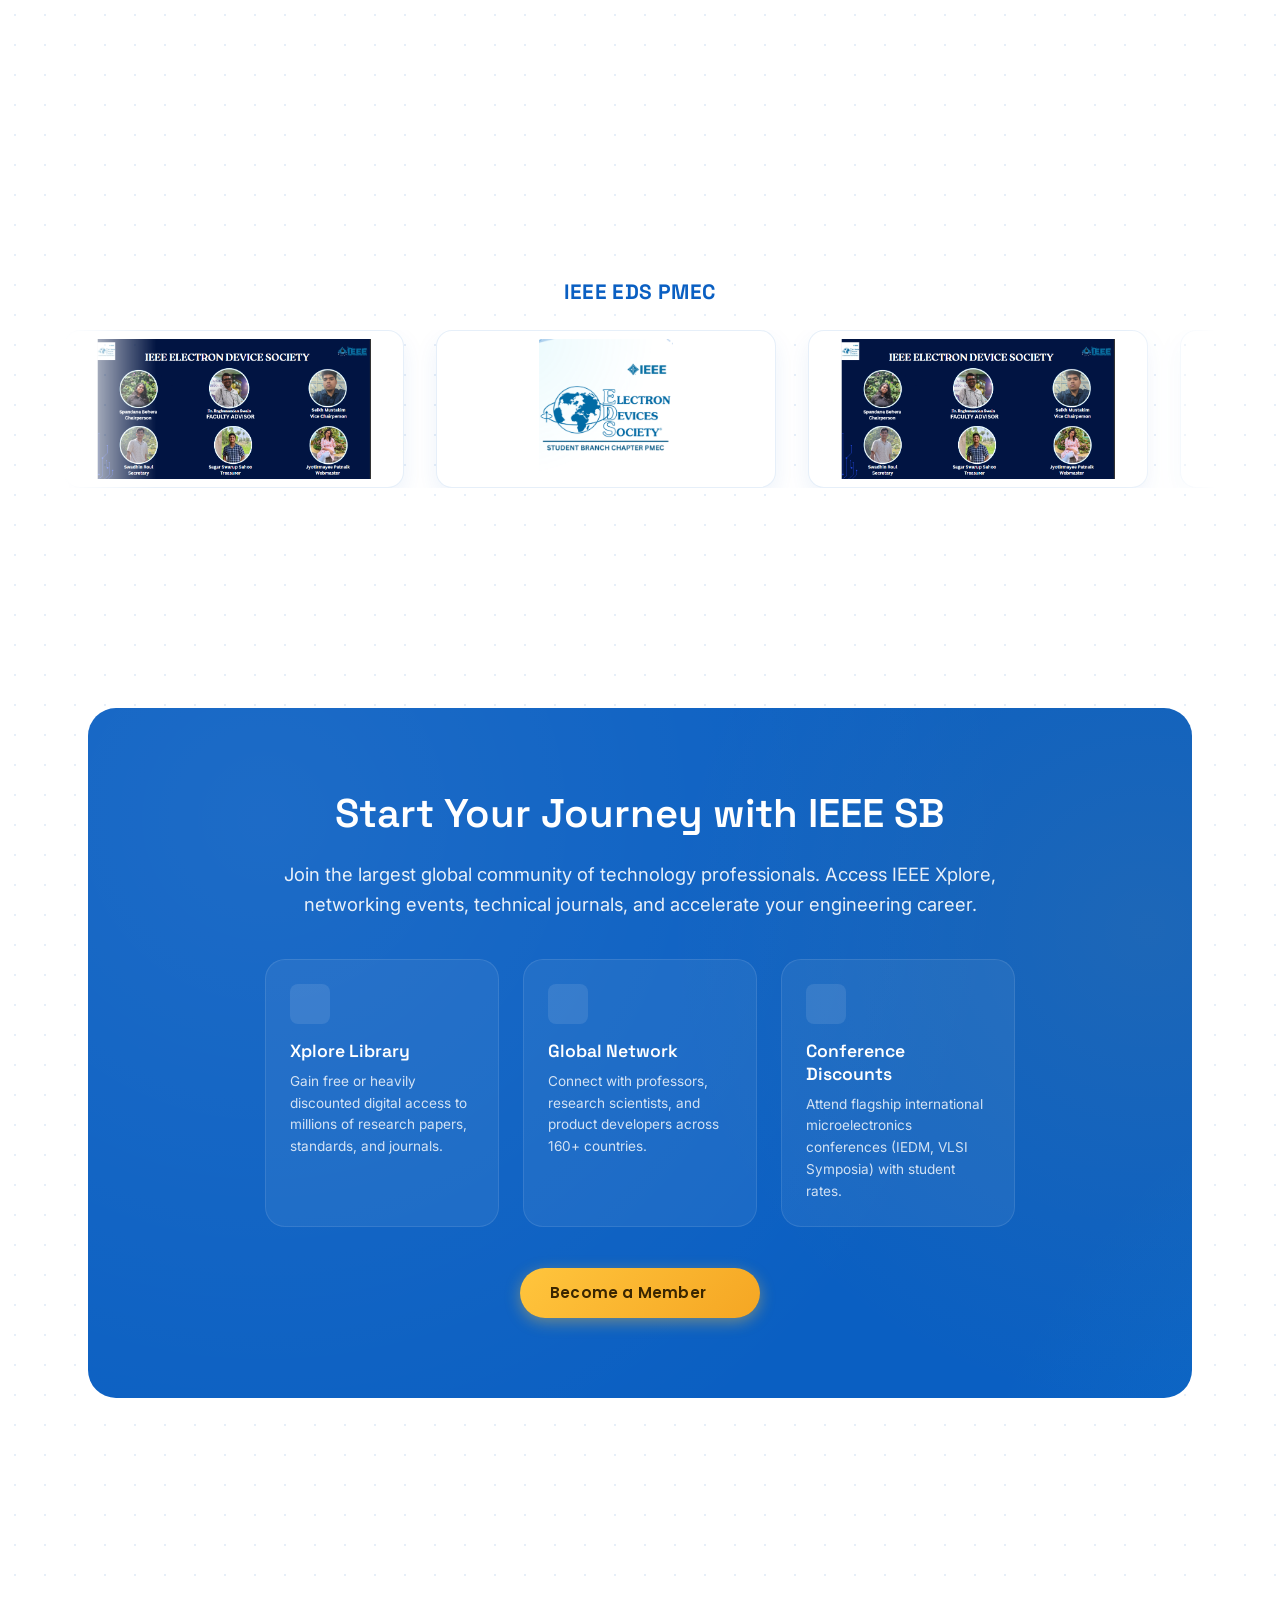
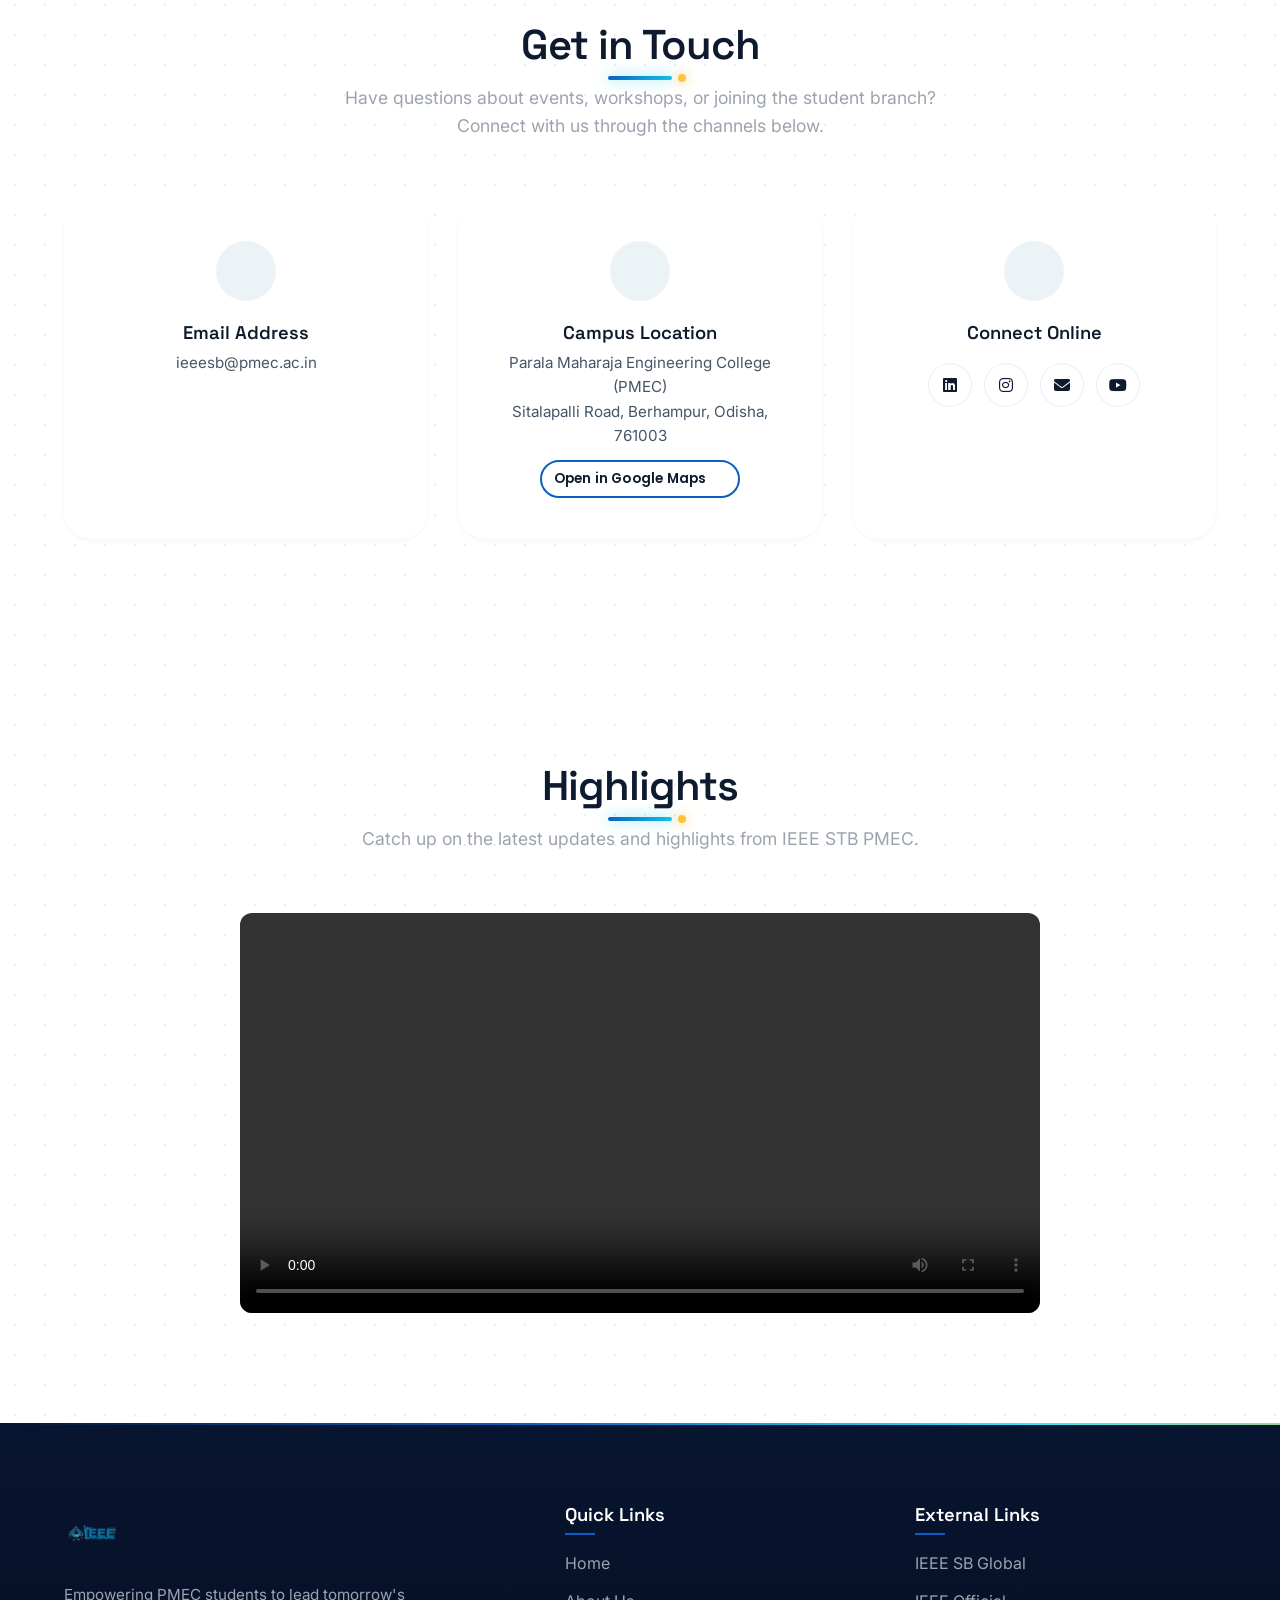
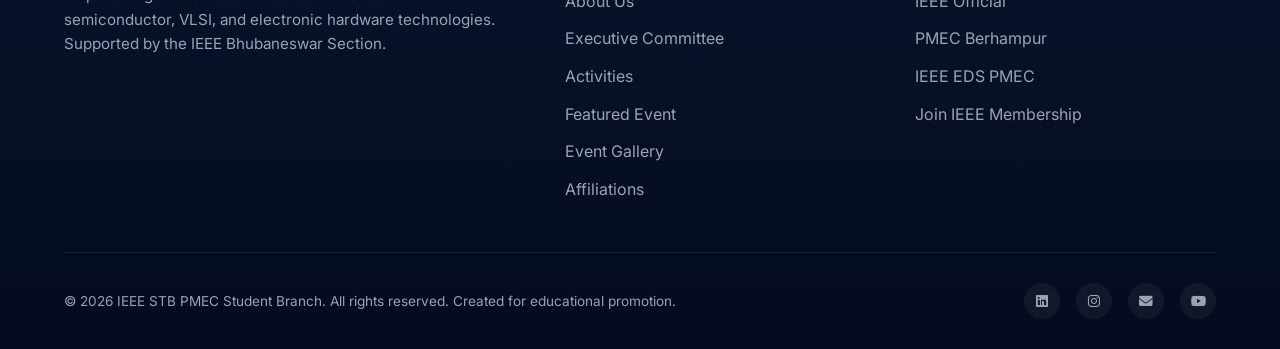
==== commit f0644f07: "Update IEEE website" ====
--- a/index.html
+++ b/index.html
@@ -7,18 +7,18 @@
   <meta name="viewport" content="width=device-width, initial-scale=1.0">
 
   <!-- Primary SEO Meta Tags -->
-  <title>IEEE SB PMEC Student Branch Chapter | Parala Maharaja Engineering College</title>
-  <meta name="title" content="IEEE SB PMEC Student Branch Chapter">
+  <title>IEEE STB PMEC Student Branch | Parala Maharaja Engineering College</title>
+  <meta name="title" content="IEEE STB PMEC Student Branch">
   <meta name="description"
-    content="Official website of the IEEE Student Branch PMEC (EDS) Student Branch Chapter at Parala Maharaja Engineering College (PMEC), Berhampur. Promoting Innovation, Leadership, and Technology Excellence.">
+    content="Official website of the IEEE Student Branch PMEC (EDS) at Parala Maharaja Engineering College (PMEC), Berhampur. Promoting Innovation, Leadership, and Technology Excellence.">
   <meta name="keywords"
-    content="IEEE, IEEE SB, PMEC, PMEC Berhampur, Student Branch PMEC, Technology, Innovation, Leadership, Research, Embedded Systems, Engineering, Berhampur, Odisha">
-  <meta name="author" content="IEEE SB PMEC Student Branch Chapter">
+    content="IEEE, IEEE STB, PMEC, PMEC Berhampur, Student Branch PMEC, Technology, Innovation, Leadership, Research, Embedded Systems, Engineering, Berhampur, Odisha">
+  <meta name="author" content="IEEE STB PMEC Student Branch">
 
   <!-- Open Graph / Facebook -->
   <meta property="og:type" content="website">
   <meta property="og:url" content="https://eds-pmec.github.io/">
-  <meta property="og:title" content="IEEE SB PMEC Student Branch Chapter">
+  <meta property="og:title" content="IEEE STB PMEC Student Branch">
   <meta property="og:description"
     content="Empowering Innovation in Technology, Engineering, and Research at Parala Maharaja Engineering College, Berhampur   proudly part of the global IEEE community.">
   <meta property="og:image" content="assets/logos_banners/eds_banner.png">
@@ -26,7 +26,7 @@
   <!-- Twitter -->
   <meta property="twitter:card" content="summary_large_image">
   <meta property="twitter:url" content="https://eds-pmec.github.io/">
-  <meta property="twitter:title" content="IEEE SB PMEC Student Branch Chapter">
+  <meta property="twitter:title" content="IEEE STB PMEC Student Branch">
   <meta property="twitter:description"
     content="Empowering Innovation in Technology, Engineering, and Research at Parala Maharaja Engineering College, Berhampur   proudly part of the global IEEE community.">
   <meta property="twitter:image" content="assets/logos_banners/eds_banner.png">
@@ -38,7 +38,7 @@
   <link rel="stylesheet" href="https://cdnjs.cloudflare.com/ajax/libs/font-awesome/6.7.2/css/all.min.css">
 
   <!-- Stylesheet -->
-  <link rel="stylesheet" href="style.css?v=11">
+  <link rel="stylesheet" href="css/style.css?v=13">
 </head>
 
 <body>
@@ -55,11 +55,11 @@
   <!-- Header / Navigation -->
   <header id="header" class="header">
     <div class="container">
-      <a href="#home" class="logo-container" aria-label="IEEE SB PMEC Home">
-        <img src="assets/logos_banners/ieee_pmec_stb_logo.png" alt="IEEE SB Logo" class="logo-img">
+      <a href="#home" class="logo-container" aria-label="IEEE STB PMEC Home">
+        <img src="assets/logos_banners/ieee_pmec_stb_logo.png" alt="IEEE STB Logo" class="logo-img">
         <div class="brand-text">
-          <span class="brand-name">IEEE SB PMEC</span>
-          <span class="brand-subtitle">Student Chapter</span>
+          <span class="brand-name">IEEE STB PMEC</span>
+          <span class="brand-subtitle">Student Branch</span>
         </div>
       </a>
 
@@ -94,12 +94,68 @@
   <!-- Main Content Areas -->
   <main>
 
+    <!-- Main Photo Slider -->
+    <section id="photo-strip" class="section photo-strip photo-strip-first">
+      <div class="container">
+        <div class="photo-strip-header reveal">
+          <div>
+            <h3>Highlights & Events</h3>
+            <p class="small muted">Explore our recent achievements, events, and community moments.</p>
+          </div>
+        </div>
+
+        <div class="photo-carousel reveal">
+          <div class="h-scroll">
+            <article class="h-item">
+              <img src="assets/our_gallery/inauguration/ieee_day_pic1.jpg" alt="IEEE Day celebration">
+              <div class="h-caption">
+                <span>Inauguration</span>
+                <h4>IEEE Day Celebration</h4>
+              </div>
+            </article>
+
+            <article class="h-item">
+              <img src="assets/our_gallery/conferences/aimplcps_banner.jpeg" alt="Technical conference">
+              <div class="h-caption">
+                <span>Conference</span>
+                <h4>Technical Conferences</h4>
+              </div>
+            </article>
+
+            <article class="h-item">
+              <img src="assets/our_gallery/guest_lectures/guest2_lecture.png" alt="Guest lecture">
+              <div class="h-caption">
+                <span>Guest Lecture</span>
+                <h4>Expert Lecture Series</h4>
+              </div>
+            </article>
+
+            <article class="h-item">
+              <img src="assets/our_gallery/hands_on_session/vlsi_and_edcsd_lab.png" alt="VLSI lab session">
+              <div class="h-caption">
+                <span>Hands-on</span>
+                <h4>VLSI & Embedded Learning</h4>
+              </div>
+            </article>
+          </div>
+
+          <button class="photo-carousel-nav photo-carousel-prev" type="button" aria-label="Previous slide">
+            <svg viewBox="0 0 24 24" fill="none" stroke="currentColor" stroke-width="2" stroke-linecap="round" stroke-linejoin="round" aria-hidden="true"><path d="M15 18l-6-6 6-6"/></svg>
+          </button>
+          <button class="photo-carousel-nav photo-carousel-next" type="button" aria-label="Next slide">
+            <svg viewBox="0 0 24 24" fill="none" stroke="currentColor" stroke-width="2" stroke-linecap="round" stroke-linejoin="round" aria-hidden="true"><path d="M9 18l6-6-6-6"/></svg>
+          </button>
+          <div class="photo-carousel-dots" aria-label="Slider navigation"></div>
+        </div>
+      </div>
+    </section>
+
     <!-- Hero Section -->
     <section id="home" class="hero">
       <div class="container">
         <div class="hero-content reveal">
           <div class="hero-subtitle-badge">
-            <i data-lucide="cpu" style="width: 14px; height: 14px;"></i> IEEE SB PMEC Student Chapter
+            <i data-lucide="cpu" style="width: 14px; height: 14px;"></i> IEEE STB PMEC Student Branch
           </div>
           <h1>
             IEEE Student Branch PMEC
@@ -141,10 +197,10 @@
         <div class="about-new-grid">
           <!-- Left Column: Editorial Intro -->
           <div class="about-editorial reveal">
-            <span class="about-badge">Welcome to IEEE SB PMEC</span>
+            <span class="about-badge">Welcome to IEEE STB PMEC</span>
             <h3>Cultivating the Future of Technology & Engineering</h3>
             <p class="about-lead">
-              Established in 2026 under the IEEE Bhubaneswar Section, our Student Branch Chapter at Parala Maharaja Engineering College (PMEC) is a gateway for students into the global IEEE community   driving innovation across electronics, computing, and emerging technologies.
+              Established in 2026 under the IEEE Bhubaneswar Section, our Student Branch at Parala Maharaja Engineering College (PMEC) is a gateway for students into the global IEEE community   driving innovation across electronics, computing, and emerging technologies.
             </p>
             <p>
               IEEE is the world's largest technical professional organization, advancing technology for the benefit of humanity across 160+ countries. At PMEC, our Student Branch empowers students through workshops, hackathons, research projects, and industry exposure   building leadership, innovation, and technical excellence across every engineering discipline.
@@ -206,14 +262,53 @@
     <section id="committee" class="section section-bg">
       <div class="container">
         <div class="section-header reveal">
-          <h2>Executive Committee (2026&ndash;27)</h2>
-          <p>Meet the dedicated leaders guiding the chapter's objectives, planning operations, and coordinating events for the academic year 2026&ndash;27.</p>
-        </div>
-
-        <!-- Rendered dynamically by script.js from members.js -->
-        <div id="committee-members" class="committee-grid">
-          <div class="text-center" style="grid-column: 1 / -1; padding: 40px 0;">
-            <p>Loading Committee Members...</p>
+          <h2>Executive Committee (2025&ndash;26)</h2>
+          <p>Meet the dedicated leaders guiding the chapter's objectives, planning operations, and coordinating events for the academic year 2025&ndash;26.</p>
+        </div>
+
+        <!-- Sub-navigation for Committee Sections -->
+        <div class="committee-subnav reveal">
+          <a href="#stb-section" class="subnav-link active">STB</a>
+          <a href="#eds-section" class="subnav-link">EDS</a>
+          <a href="#wie-section" class="subnav-link">WIE</a>
+        </div>
+
+        <!-- STB Section -->
+        <div id="stb-section" class="committee-subsection reveal">
+          <div class="subsection-header">
+            <h3>IEEE Student Branch (STB)</h3>
+            <p>Leading the overall student branch activities and initiatives</p>
+          </div>
+          <div id="stb-members" class="committee-grid">
+            <div class="text-center" style="grid-column: 1 / -1; padding: 40px 0;">
+              <p>Loading STB Members...</p>
+            </div>
+          </div>
+        </div>
+
+        <!-- EDS Section -->
+        <div id="eds-section" class="committee-subsection reveal delay-1">
+          <div class="subsection-header">
+            <h3>IEEE Electron Devices Society (EDS)</h3>
+            <p>Focusing on semiconductor devices, VLSI, and embedded systems</p>
+          </div>
+          <div id="eds-members" class="committee-grid">
+            <div class="text-center" style="grid-column: 1 / -1; padding: 40px 0;">
+              <p>Loading EDS Members...</p>
+            </div>
+          </div>
+        </div>
+
+        <!-- WIE Section -->
+        <div id="wie-section" class="committee-subsection reveal delay-2">
+          <div class="subsection-header">
+            <h3>IEEE Women in Engineering (WIE)</h3>
+            <p>Empowering women in engineering and technology fields</p>
+          </div>
+          <div id="wie-members" class="committee-grid">
+            <div class="text-center" style="grid-column: 1 / -1; padding: 40px 0;">
+              <p>Loading WIE Members...</p>
+            </div>
           </div>
         </div>
       </div>
@@ -369,7 +464,7 @@
       <div class="container">
         <div class="section-header reveal">
           <h2>Our Gallery</h2>
-          <p>A glimpse into the active life, laboratory workshops, and interactive events at IEEE SB PMEC.</p>
+          <p>A glimpse into the active life, laboratory workshops, and interactive events at IEEE STB PMEC.</p>
         </div>
 
         <div class="gallery-grid">
@@ -668,7 +763,7 @@
             </div>
             <h3 class="associate-name">IEEE EDS PMEC</h3>
             <p class="associate-desc">
-              The IEEE Electron Devices Society Student Branch Chapter at PMEC, driving hands-on learning in semiconductor physics, VLSI and PCB design, and IoT prototyping through workshops, guest lectures, hackathons, and research projects.
+              The IEEE Electron Devices Society Student Branch at PMEC, driving hands-on learning in semiconductor physics, VLSI and PCB design, and IoT prototyping through workshops, guest lectures, hackathons, and research projects.
             </p>
           </div>
           <!-- Associate 3 (IEEE Bhubaneswar Section) -->
@@ -844,6 +939,7 @@
                     class="social-btn" aria-label="Instagram"><i class="fab fa-instagram"></i></a>
                   <a href="mailto:ieeesb@pmec.ac.in" class="social-btn" aria-label="Email"><i
                       class="fas fa-envelope"></i></a>
+                  <a href="https://www.youtube.com/@IEEEStudentBranchPMEC" target="_blank" rel="noopener noreferrer" class="social-btn" aria-label="YouTube"><i class="fab fa-youtube"></i></a>
                 </div>
               </div>
             </div>
@@ -857,7 +953,7 @@
       <div class="container">
         <div class="section-header reveal">
           <h2>Highlights</h2>
-          <p>Catch up on the latest updates and highlights from IEEE SB PMEC.</p>
+          <p>Catch up on the latest updates and highlights from IEEE STB PMEC.</p>
         </div>
         <div class="reveal" style="display:flex; justify-content:center;">
           <video controls style="max-width: 800px; width: 100%; border-radius: 12px;">
@@ -875,7 +971,7 @@
     <div class="container">
       <div class="footer-top">
         <div class="footer-brand">
-          <img src="assets/logos_banners/ieee_pmec_stb_logo.png" alt="IEEE SB PMEC Logo" class="footer-logo">
+          <img src="assets/logos_banners/ieee_pmec_stb_logo.png" alt="IEEE STB PMEC Logo" class="footer-logo">
           <p>Empowering PMEC students to lead tomorrow's semiconductor, VLSI, and electronic hardware technologies.
             Supported by the IEEE Bhubaneswar Section.</p>
         </div>
@@ -907,7 +1003,7 @@
       </div>
 
       <div class="footer-bottom">
-        <p>&copy; 2026 IEEE SB PMEC Student Branch Chapter. All rights reserved. Created for educational promotion.</p>
+        <p>&copy; 2026 IEEE STB PMEC Student Branch. All rights reserved. Created for educational promotion.</p>
         <div class="footer-socials">
           <a href="https://www.linkedin.com/company/ieee-stb-pmec/" target="_blank" rel="noopener noreferrer"
             class="footer-social-link" aria-label="LinkedIn"><i class="fab fa-linkedin"></i></a>
@@ -915,6 +1011,7 @@
             class="footer-social-link" aria-label="Instagram"><i class="fab fa-instagram"></i></a>
           <a href="mailto:ieeesb@pmec.ac.in" class="footer-social-link" aria-label="Email"><i
               class="fas fa-envelope"></i></a>
+          <a href="https://www.youtube.com/@IEEEStudentBranchPMEC" target="_blank" rel="noopener noreferrer" class="footer-social-link" aria-label="YouTube"><i class="fab fa-youtube"></i></a>
         </div>
       </div>
     </div>
@@ -940,9 +1037,9 @@
   <script src="https://unpkg.com/lucide@latest/dist/umd/lucide.js"></script>
 
   <!-- Member Data & Scripts -->
-  <script src="members.js?v=2"></script>
-  <script src="script.js?v=14"></script>
-  <script src="effects.js"></script>
+  <script src="js/members.js?v=2"></script>
+  <script src="js/script.js?v=16"></script>
+  <script src="js/effects.js"></script>
 </body>
 
 </html>
--- a/css/style.css
+++ b/css/style.css
@@ -0,0 +1,3531 @@
+/* ==========================================================================
+   IEEE SB PMEC Student Branch - Main Stylesheet
+   ========================================================================== */
+
+/* 1. Imports & Fonts */
+@import url('https://fonts.googleapis.com/css2?family=Inter:wght@300;400;500;600;700&family=Poppins:wght@400;500;600;700;800&family=Space+Grotesk:wght@400;500;600;700&display=swap');
+
+/* 2. Custom CSS Variables */
+:root {
+  /* Color Palette — Edge-AI Hackathon "circuit board" identity */
+  --primary: #0A5FC2;       /* Electric IEEE Blue */
+  --primary-rgb: 10, 95, 194;
+  --primary-deep: #052a5e;  /* Deep navy PCB base */
+  --primary-deep-rgb: 5, 42, 94;
+  --secondary: #12C4E8;     /* Electric Cyan glow */
+  --secondary-rgb: 18, 196, 232;
+  --glow: #35E4FF;          /* Bright chip-glow cyan */
+  --glow-rgb: 53, 228, 255;
+  --accent: #FFC53D;        /* Prize-pool Gold */
+  --accent-rgb: 255, 197, 61;
+  --accent-deep: #F5A623;
+  --white: #FFFFFF;
+  --dark-gray: #1F2937;
+
+  /* Signature gradients */
+  --grad-primary: linear-gradient(135deg, #0A5FC2 0%, #12C4E8 100%);
+  --grad-chip: linear-gradient(135deg, #052a5e 0%, #0A5FC2 45%, #35E4FF 100%);
+  --grad-gold: linear-gradient(135deg, #FFC53D 0%, #F5A623 100%);
+
+  /* Theme Colors - Light Mode (Default) */
+  --bg-primary: #FFFFFF;
+  --bg-secondary: #FFFFFF;
+  --bg-tertiary: #FFFFFF;
+  --text-primary: #0E1B2E;
+  --text-secondary: #45566B;
+  --text-muted: #9CA3AF;
+  --card-bg: #FFFFFF;
+  --card-border: rgba(10, 95, 194, 0.10);
+  --navbar-bg: rgba(255, 255, 255, 0.85);
+  --navbar-border: rgba(10, 95, 194, 0.10);
+  --glass-bg: rgba(255, 255, 255, 0.45);
+  --glass-border: rgba(255, 255, 255, 0.4);
+  --circuit-line: rgba(10, 95, 194, 0.22);
+  --circuit-node: rgba(18, 196, 232, 0.55);
+  --primary-glow: rgba(18, 196, 232, 0.45);
+
+  /* Shadow Levels */
+  --shadow-sm: 0 2px 4px rgba(0, 0, 0, 0.04);
+  --shadow-md: 0 10px 25px rgba(10, 95, 194, 0.08);
+  --shadow-lg: 0 20px 40px rgba(10, 95, 194, 0.12);
+  --shadow-hover: 0 25px 50px rgba(18, 196, 232, 0.22);
+  --glow-shadow: 0 0 24px rgba(53, 228, 255, 0.45);
+  
+  /* Transitions */
+  --transition-fast: 0.2s cubic-bezier(0.4, 0, 0.2, 1);
+  --transition-normal: 0.3s cubic-bezier(0.4, 0, 0.2, 1);
+  --transition-slow: 0.5s cubic-bezier(0.4, 0, 0.2, 1);
+  
+  /* Layout Dimensions */
+  --nav-height: 80px;
+  --border-radius-sm: 8px;
+  --border-radius-md: 16px;
+  --border-radius-lg: 24px;
+}
+
+/* Dark Mode Theme Overrides — deep PCB navy from the brochure */
+body.dark-mode {
+  --primary: #2E8BE6;        /* brighter electric blue on dark */
+  --bg-primary: #061024;     /* Deep circuit navy */
+  --bg-secondary: #0A1A38;   /* Navy panel */
+  --bg-tertiary: #12294F;    /* Navy raised */
+  --text-primary: #EAF4FF;
+  --text-secondary: #A9C2DD;
+  --text-muted: #64748B;
+  --card-bg: #0C1F42;
+  --card-border: rgba(53, 228, 255, 0.14);
+  --navbar-bg: rgba(6, 16, 36, 0.82);
+  --navbar-border: rgba(53, 228, 255, 0.12);
+  --glass-bg: rgba(12, 31, 66, 0.55);
+  --glass-border: rgba(53, 228, 255, 0.12);
+  --circuit-line: rgba(53, 228, 255, 0.28);
+  --circuit-node: rgba(53, 228, 255, 0.75);
+
+  --shadow-sm: 0 2px 4px rgba(0, 0, 0, 0.25);
+  --shadow-md: 0 10px 25px rgba(0, 0, 0, 0.35);
+  --shadow-lg: 0 20px 40px rgba(0, 0, 0, 0.45);
+  --shadow-hover: 0 25px 50px rgba(18, 196, 232, 0.28);
+  --glow-shadow: 0 0 26px rgba(53, 228, 255, 0.55);
+}
+
+/* 3. Base Reset */
+*, *::before, *::after {
+  box-sizing: border-box;
+  margin: 0;
+  padding: 0;
+}
+
+html {
+  scroll-behavior: smooth;
+  font-size: 16px;
+}
+
+body {
+  font-family: 'Inter', sans-serif;
+  font-weight: 400;
+  line-height: 1.6;
+  color: var(--text-secondary);
+  background-color: var(--bg-primary);
+  overflow-x: hidden;
+  transition: background-color var(--transition-normal), color var(--transition-normal);
+}
+
+h1, h2, h3, h4, h5, h6 {
+  font-family: 'Poppins', sans-serif;
+  color: var(--text-primary);
+  font-weight: 600;
+  line-height: 1.3;
+  transition: color var(--transition-normal);
+}
+
+a {
+  text-decoration: none;
+  color: inherit;
+  transition: color var(--transition-fast), background-color var(--transition-fast);
+}
+
+ul {
+  list-style: none;
+}
+
+img {
+  max-width: 100%;
+  height: auto;
+  display: block;
+}
+
+button {
+  cursor: pointer;
+  border: none;
+  background: none;
+  font-family: inherit;
+  font-size: inherit;
+}
+
+/* 4. Common & Utility Classes */
+.container {
+  width: 100%;
+  max-width: 1200px;
+  margin: 0 auto;
+  padding: 0 24px;
+}
+
+.section {
+  padding: 100px 0;
+  position: relative;
+}
+
+.section-bg {
+  background-color: rgba(var(--primary-rgb), 0.045);
+}
+
+body.dark-mode .section-bg {
+  background-color: rgba(var(--glow-rgb), 0.05);
+}
+
+.section-header {
+  text-align: center;
+  margin-bottom: 60px;
+}
+
+.section-header h2 {
+  font-size: 2.25rem;
+  margin-bottom: 12px;
+  position: relative;
+  display: inline-block;
+}
+
+.section-header h2::after {
+  content: '';
+  position: absolute;
+  left: 50%;
+  bottom: -8px;
+  transform: translateX(-50%);
+  width: 64px;
+  height: 4px;
+  background: var(--grad-primary);
+  border-radius: 2px;
+  box-shadow: 0 0 14px rgba(var(--secondary-rgb), 0.6);
+  transition: var(--transition-normal);
+}
+
+.section-header h2::before {
+  content: '';
+  position: absolute;
+  left: 50%;
+  bottom: -8px;
+  transform: translateX(calc(-50% + 42px));
+  width: 8px;
+  height: 8px;
+  margin-bottom: -2px;
+  border-radius: 50%;
+  background: var(--accent);
+  box-shadow: 0 0 12px rgba(var(--accent-rgb), 0.9);
+}
+
+.section-header p {
+  color: var(--text-muted);
+  font-size: 1.1rem;
+  max-width: 600px;
+  margin: 0 auto;
+}
+
+/* Button Component */
+.btn {
+  display: inline-flex;
+  align-items: center;
+  justify-content: center;
+  padding: 12px 28px;
+  font-family: 'Poppins', sans-serif;
+  font-weight: 500;
+  border-radius: var(--border-radius-sm);
+  transition: all var(--transition-normal);
+  font-size: 0.95rem;
+  gap: 8px;
+}
+
+/* Shared shine sweep for filled buttons */
+.btn-primary, .btn-accent {
+  position: relative;
+  overflow: hidden;
+  z-index: 0;
+}
+.btn-primary::before, .btn-accent::before {
+  content: '';
+  position: absolute;
+  top: 0;
+  left: -120%;
+  width: 60%;
+  height: 100%;
+  background: linear-gradient(100deg, transparent, rgba(255, 255, 255, 0.45), transparent);
+  transform: skewX(-20deg);
+  transition: left 0.6s ease;
+  z-index: -1;
+}
+.btn-primary:hover::before, .btn-accent:hover::before {
+  left: 140%;
+}
+
+.btn-primary {
+  background: var(--grad-primary);
+  color: var(--white);
+  box-shadow: 0 4px 15px rgba(var(--primary-rgb), 0.35);
+}
+
+.btn-primary:hover {
+  transform: translateY(-3px);
+  box-shadow: 0 10px 26px rgba(var(--secondary-rgb), 0.45), var(--glow-shadow);
+}
+
+.btn-secondary {
+  background-color: transparent;
+  color: var(--text-primary);
+  border: 2px solid var(--primary);
+}
+
+.btn-secondary:hover {
+  background: var(--grad-primary);
+  border-color: transparent;
+  color: var(--white);
+  transform: translateY(-3px);
+  box-shadow: 0 8px 22px rgba(var(--primary-rgb), 0.35);
+}
+
+.btn-accent {
+  background: var(--grad-gold);
+  color: #3a2600;
+  font-weight: 600;
+  box-shadow: 0 4px 15px rgba(var(--accent-rgb), 0.4);
+}
+
+.btn-accent:hover {
+  transform: translateY(-3px);
+  box-shadow: 0 10px 26px rgba(var(--accent-rgb), 0.55);
+}
+
+/* Scroll Progress Bar */
+.scroll-progress {
+  position: fixed;
+  top: 0;
+  left: 0;
+  height: 4px;
+  background: linear-gradient(to right, var(--primary), var(--secondary));
+  width: 0%;
+  z-index: 1000;
+  transition: width 0.1s ease-out;
+}
+
+/* Back to Top Button */
+.back-to-top {
+  position: fixed;
+  bottom: 30px;
+  right: 30px;
+  background-color: var(--primary);
+  color: var(--white);
+  width: 48px;
+  height: 48px;
+  border-radius: 50%;
+  display: flex;
+  align-items: center;
+  justify-content: center;
+  box-shadow: var(--shadow-lg);
+  opacity: 0;
+  visibility: hidden;
+  transition: all var(--transition-normal);
+  z-index: 99;
+}
+
+.back-to-top.show {
+  opacity: 1;
+  visibility: visible;
+}
+
+.back-to-top:hover {
+  background-color: var(--secondary);
+  transform: translateY(-3px);
+}
+
+/* ==========================================================================
+   5. Header / Navbar
+   ========================================================================== */
+.header {
+  position: fixed;
+  top: 0;
+  left: 0;
+  width: 100%;
+  height: var(--nav-height);
+  background-color: transparent;
+  display: flex;
+  align-items: center;
+  z-index: 900;
+  transition: background-color var(--transition-normal), 
+              box-shadow var(--transition-normal), 
+              height var(--transition-normal),
+              border-color var(--transition-normal);
+  border-bottom: 1px solid transparent;
+}
+
+.header.sticky {
+  height: 70px;
+  background-color: var(--navbar-bg);
+  backdrop-filter: blur(12px);
+  -webkit-backdrop-filter: blur(12px);
+  box-shadow: var(--shadow-sm);
+  border-bottom: 1px solid var(--navbar-border);
+}
+
+.header .container {
+  display: flex;
+  align-items: center;
+  justify-content: space-between;
+  width: 100%;
+}
+
+.logo-container {
+  display: flex;
+  align-items: center;
+  gap: 12px;
+  min-width: 180px;
+}
+
+.logo-img {
+  height: 48px;
+  width: auto;
+  transition: height var(--transition-normal);
+}
+
+.header.sticky .logo-img {
+  height: 38px;
+}
+
+.brand-text {
+  display: flex;
+  flex-direction: column;
+}
+
+.brand-name {
+  font-family: 'Poppins', sans-serif;
+  font-weight: 700;
+  font-size: 1.2rem;
+  color: var(--primary);
+  line-height: 1.2;
+  letter-spacing: -0.05em;
+}
+
+body.dark-mode .brand-name {
+  color: var(--white);
+}
+
+.brand-subtitle {
+  font-size: 0.75rem;
+  color: var(--text-secondary);
+  font-weight: 500;
+}
+
+/* Navigation Links */
+.nav-menu {
+  display: flex;
+  align-items: center;
+  justify-content: center;
+  gap: clamp(18px, 2vw, 26px);
+  flex: 1;
+}
+
+.nav-link {
+  font-family: 'Poppins', sans-serif;
+  font-weight: 600;
+  font-size: 1rem;
+  color: var(--text-primary);
+  position: relative;
+  padding: 8px 0;
+  white-space: nowrap;
+}
+
+.nav-link::after {
+  content: '';
+  position: absolute;
+  left: 0;
+  bottom: 0;
+  width: 0;
+  height: 2px;
+  background-color: var(--primary);
+  transition: width var(--transition-fast);
+  border-radius: 2px;
+}
+
+body.dark-mode .nav-link::after {
+  background-color: var(--secondary);
+}
+
+.nav-link:hover {
+  color: var(--primary);
+}
+
+body.dark-mode .nav-link:hover {
+  color: var(--secondary);
+}
+
+.nav-link:hover::after {
+  width: 100%;
+}
+
+.nav-link.active {
+  color: var(--primary);
+}
+
+body.dark-mode .nav-link.active {
+  color: var(--secondary);
+}
+
+.nav-link.active::after {
+  width: 100%;
+}
+
+/* Theme Controls & Toggle */
+.controls-container {
+  display: flex;
+  align-items: center;
+  gap: 16px;
+}
+
+.theme-toggle-btn {
+  width: 40px;
+  height: 40px;
+  border-radius: 50%;
+  background-color: var(--bg-tertiary);
+  color: var(--text-primary);
+  display: flex;
+  align-items: center;
+  justify-content: center;
+  font-size: 1.2rem;
+  transition: transform var(--transition-fast), background-color var(--transition-normal);
+}
+
+.theme-toggle-btn:hover {
+  transform: rotate(15deg) scale(1.05);
+  background-color: var(--card-border);
+}
+
+.theme-toggle-btn svg {
+  width: 20px;
+  height: 20px;
+}
+
+/* Hamburger Menu Icon */
+.hamburger {
+  display: none;
+  flex-direction: column;
+  justify-content: space-between;
+  width: 24px;
+  height: 18px;
+  z-index: 999;
+}
+
+.hamburger span {
+  width: 100%;
+  height: 2px;
+  background-color: var(--text-primary);
+  transition: all var(--transition-normal);
+  border-radius: 1px;
+}
+
+/* Hamburger States */
+.hamburger.open span:nth-child(1) {
+  transform: translateY(8px) rotate(45deg);
+}
+
+.hamburger.open span:nth-child(2) {
+  opacity: 0;
+}
+
+.hamburger.open span:nth-child(3) {
+  transform: translateY(-8px) rotate(-45deg);
+}
+
+/* ==========================================================================
+   6. Hero Section
+   ========================================================================== */
+.hero {
+  min-height: 78vh;
+  padding-top: calc(var(--nav-height) + 24px);
+  display: flex;
+  align-items: center;
+  background: radial-gradient(ellipse at 72% 28%, rgba(var(--secondary-rgb), 0.08) 0%, transparent 55%),
+              radial-gradient(ellipse at 8% 85%, rgba(var(--primary-rgb), 0.08) 0%, transparent 55%);
+  transition: background var(--transition-normal);
+  position: relative;
+  overflow: hidden;
+}
+
+body.dark-mode .hero {
+  background: radial-gradient(ellipse at 72% 28%, rgba(var(--secondary-rgb), 0.14) 0%, transparent 55%),
+              radial-gradient(ellipse at 8% 85%, rgba(var(--primary-rgb), 0.16) 0%, transparent 55%);
+}
+
+/* Interactive circuit-board canvas — fixed behind the WHOLE page */
+.circuit-canvas {
+  position: fixed;
+  inset: 0;
+  width: 100%;
+  height: 100%;
+  z-index: -1;
+  pointer-events: none;
+}
+
+/* Chip-glow accent sweeping across the hero */
+.hero::after {
+  content: '';
+  position: absolute;
+  top: 0;
+  left: 0;
+  width: 100%;
+  height: 100%;
+  background: radial-gradient(circle at 70% 30%, rgba(var(--glow-rgb), 0.06) 0%, transparent 45%);
+  pointer-events: none;
+  z-index: 1;
+}
+
+.hero .container {
+  display: grid;
+  grid-template-columns: 1.18fr 0.82fr;
+  align-items: center;
+  gap: 24px;
+  width: 100%;
+  max-width: 1280px;
+}
+
+.hero-content {
+  z-index: 10;
+}
+
+.hero-subtitle-badge {
+  display: inline-flex;
+  align-items: center;
+  gap: 8px;
+  background-color: rgba(var(--primary-rgb), 0.08);
+  border: 1px solid rgba(var(--secondary-rgb), 0.35);
+  color: var(--primary);
+  font-family: 'Poppins', sans-serif;
+  font-weight: 600;
+  font-size: 0.8rem;
+  letter-spacing: 1px;
+  text-transform: uppercase;
+  padding: 6px 16px;
+  border-radius: 50px;
+  margin-bottom: 24px;
+  box-shadow: inset 0 0 0 1px rgba(var(--secondary-rgb), 0.05), 0 0 18px rgba(var(--secondary-rgb), 0.12);
+}
+
+.hero-subtitle-badge::before {
+  content: '';
+  width: 7px;
+  height: 7px;
+  border-radius: 50%;
+  background: var(--accent);
+  box-shadow: 0 0 10px rgba(var(--accent-rgb), 0.9);
+  animation: pulse-dot 1.8s ease-in-out infinite;
+}
+
+@keyframes pulse-dot {
+  0%, 100% { opacity: 1; transform: scale(1); }
+  50% { opacity: 0.4; transform: scale(0.7); }
+}
+
+body.dark-mode .hero-subtitle-badge {
+  background-color: rgba(var(--secondary-rgb), 0.1);
+  border-color: rgba(var(--secondary-rgb), 0.3);
+  color: var(--secondary);
+}
+
+.hero h1 {
+  font-size: clamp(3.7rem, 5vw, 7.2rem);
+  font-weight: 800;
+  line-height: 0.94;
+  margin-bottom: 18px;
+  letter-spacing: -1px;
+}
+
+.hero h1 span.chapter-text {
+  display: block;
+  background: var(--grad-chip);
+  -webkit-background-clip: text;
+  background-clip: text;
+  -webkit-text-fill-color: transparent;
+  color: var(--primary);
+}
+
+body.dark-mode .hero h1 span.chapter-text {
+  background: linear-gradient(135deg, #2E8BE6 0%, #35E4FF 100%);
+  -webkit-background-clip: text;
+  background-clip: text;
+  -webkit-text-fill-color: transparent;
+}
+
+.hero-typing-container {
+  font-family: 'Poppins', sans-serif;
+  font-size: clamp(1.2rem, 1.8vw, 1.9rem);
+  font-weight: 500;
+  color: var(--text-secondary);
+  margin-bottom: 22px;
+  min-height: 2.2rem;
+}
+
+.hero-typing-container span.typed-text {
+  color: var(--primary);
+  font-weight: 700;
+}
+
+body.dark-mode .hero-typing-container span.typed-text {
+  color: var(--secondary);
+}
+
+.hero-typing-container span.cursor {
+  display: inline-block;
+  background-color: var(--text-primary);
+  margin-left: 2px;
+  width: 3px;
+  animation: blink 0.8s infinite;
+}
+
+.hero-desc {
+  font-size: clamp(1.05rem, 1.35vw, 1.5rem);
+  line-height: 1.6;
+  margin-bottom: 36px;
+  color: var(--text-secondary);
+  max-width: 620px;
+}
+
+.hero-actions {
+  display: flex;
+  gap: 16px;
+  flex-wrap: wrap;
+}
+
+/* Hero Logo Area */
+.hero-image-area {
+  display: flex;
+  align-items: center;
+  justify-content: center;
+  z-index: 10;
+  position: relative;
+}
+
+.hero-logo-wrapper {
+  position: relative;
+  width: min(42vw, 470px);
+  aspect-ratio: 1;
+  background-color: var(--white);
+  border-radius: 50%;
+  padding: 28px;
+  box-shadow: var(--shadow-lg), 0 0 45px rgba(var(--secondary-rgb), 0.25);
+  border: 1px solid var(--card-border);
+  animation: float 6s ease-in-out infinite;
+  transition: background-color var(--transition-normal), border-color var(--transition-normal);
+  display: flex;
+  align-items: center;
+  justify-content: center;
+}
+
+body.dark-mode .hero-logo-wrapper {
+  background-color: var(--bg-secondary);
+  box-shadow: var(--shadow-lg), 0 0 55px rgba(var(--glow-rgb), 0.3);
+}
+
+/* Static royal-blue ring with radiant glow -- no animation, no position risk */
+.hero-logo-wrapper::after {
+  content: '';
+  position: absolute;
+  inset: -14px;
+  border-radius: 50%;
+  border: 2px solid #1a3a8f;
+  box-shadow:
+    0 0 20px 4px rgba(26, 58, 143, 0.35),
+    0 0 45px 12px rgba(26, 58, 143, 0.2),
+    0 0 70px 20px rgba(44, 79, 184, 0.12);
+  opacity: 0.9;
+  pointer-events: none;
+  z-index: -1;
+}
+.hero-logo-wrapper::before {
+  content: '';
+  position: absolute;
+  inset: -28px;
+  border-radius: 50%;
+  border: 1px solid rgba(26, 58, 143, 0.3);
+  pointer-events: none;
+  z-index: -2;
+}
+body.dark-mode .hero-logo-wrapper::after {
+  border-color: #4d6fd9;
+  box-shadow:
+    0 0 22px 5px rgba(77, 111, 217, 0.4),
+    0 0 50px 14px rgba(77, 111, 217, 0.25),
+    0 0 75px 22px rgba(77, 111, 217, 0.15);
+}
+body.dark-mode .hero-logo-wrapper::before {
+  border-color: rgba(77, 111, 217, 0.35);
+}
+
+.hero-logo {
+  max-width: 260px;
+  width: 72%;
+  height: auto;
+}
+
+/* Animations for Hero */
+@keyframes blink {
+  0%, 100% { opacity: 1; }
+  50% { opacity: 0; }
+}
+
+@keyframes float {
+  0%, 100% { transform: translateY(0); }
+  50% { transform: translateY(-15px); }
+}
+
+@keyframes spin {
+  100% { transform: rotate(360deg); }
+}
+
+/* ==========================================================================
+   7. About Section & Statistics Counter
+   ========================================================================== */
+.about-grid {
+  display: grid;
+  grid-template-columns: 1fr 1fr;
+  gap: 50px;
+  align-items: center;
+}
+
+.about-text h3 {
+  font-size: 1.8rem;
+  margin-bottom: 20px;
+  color: var(--primary);
+}
+
+body.dark-mode .about-text h3 {
+  color: var(--secondary);
+}
+
+.about-text p {
+  margin-bottom: 20px;
+  font-size: 1.05rem;
+}
+
+.about-focus-tags {
+  display: flex;
+  flex-wrap: wrap;
+  gap: 12px;
+  margin-top: 24px;
+}
+
+.tag {
+  background-color: var(--bg-secondary);
+  border: 1px solid var(--card-border);
+  padding: 8px 16px;
+  border-radius: 50px;
+  font-size: 0.9rem;
+  font-weight: 500;
+  display: flex;
+  align-items: center;
+  gap: 8px;
+  color: var(--text-primary);
+  transition: all var(--transition-fast);
+}
+
+.tag:hover {
+  background-color: var(--primary);
+  color: var(--white);
+  transform: translateY(-2px);
+}
+
+body.dark-mode .tag:hover {
+  background-color: var(--secondary);
+}
+
+.tag svg {
+  width: 16px;
+  height: 16px;
+  stroke-width: 2px;
+}
+
+/* Stats Counter Area */
+.stats-grid {
+  display: grid;
+  grid-template-columns: repeat(2, 1fr);
+  gap: 24px;
+}
+
+.stat-card {
+  background-color: var(--card-bg);
+  border: 1px solid var(--card-border);
+  padding: 30px 20px;
+  border-radius: var(--border-radius-md);
+  text-align: center;
+  box-shadow: var(--shadow-sm);
+  transition: all var(--transition-normal);
+}
+
+.stat-card:hover {
+  transform: translateY(-5px);
+  box-shadow: var(--shadow-md);
+}
+
+.stat-icon {
+  width: 48px;
+  height: 48px;
+  border-radius: 12px;
+  background-color: rgba(0, 98, 155, 0.08);
+  color: var(--primary);
+  display: flex;
+  align-items: center;
+  justify-content: center;
+  margin: 0 auto 16px;
+}
+
+body.dark-mode .stat-icon {
+  background-color: rgba(0, 180, 216, 0.1);
+  color: var(--secondary);
+}
+
+.stat-number {
+  font-size: 2.25rem;
+  font-weight: 700;
+  color: var(--text-primary);
+  margin-bottom: 8px;
+  font-family: 'Poppins', sans-serif;
+}
+
+.stat-label {
+  font-size: 0.9rem;
+  font-weight: 500;
+  color: var(--text-secondary);
+}
+
+/* Vision & Mission Cards */
+.vision-mission-grid {
+  display: grid;
+  grid-template-columns: 1fr 1fr;
+  gap: 30px;
+  margin-top: 60px;
+}
+
+.vision-mission-card {
+  background-color: var(--card-bg);
+  border: 1px solid var(--card-border);
+  padding: 40px;
+  border-radius: var(--border-radius-md);
+  box-shadow: var(--shadow-md);
+  position: relative;
+  overflow: hidden;
+  transition: all var(--transition-normal);
+}
+
+.vision-mission-card::before {
+  content: '';
+  position: absolute;
+  top: 0;
+  left: 0;
+  width: 4px;
+  height: 100%;
+  background-color: var(--primary);
+}
+
+body.dark-mode .vision-mission-card::before {
+  background-color: var(--secondary);
+}
+
+.vision-mission-card:hover {
+  transform: translateY(-4px);
+  box-shadow: var(--shadow-lg);
+}
+
+.vision-mission-header {
+  display: flex;
+  align-items: center;
+  gap: 16px;
+  margin-bottom: 20px;
+}
+
+.vision-mission-header svg {
+  width: 32px;
+  height: 32px;
+  color: var(--primary);
+}
+
+body.dark-mode .vision-mission-header svg {
+  color: var(--secondary);
+}
+
+.vision-mission-card h4 {
+  font-size: 1.5rem;
+}
+
+/* ==========================================================================
+   8. Executive Committee
+   ========================================================================== */
+.committee-subnav {
+  display: flex;
+  justify-content: center;
+  gap: 15px;
+  margin-bottom: 40px;
+  padding: 20px;
+  background-color: var(--card-bg);
+  border-radius: var(--border-radius-md);
+  border: 1px solid var(--card-border);
+  box-shadow: var(--shadow-sm);
+}
+
+.subnav-link {
+  padding: 12px 30px;
+  background-color: var(--bg-secondary);
+  color: var(--text-secondary);
+  border: 1px solid var(--card-border);
+  border-radius: var(--border-radius-sm);
+  font-family: 'Poppins', sans-serif;
+  font-weight: 600;
+  font-size: 0.9rem;
+  text-decoration: none;
+  transition: all var(--transition-normal);
+}
+
+.subnav-link:hover {
+  background-color: var(--primary);
+  color: var(--white);
+  border-color: var(--primary);
+  transform: translateY(-2px);
+}
+
+.subnav-link.active {
+  background-color: var(--primary);
+  color: var(--white);
+  border-color: var(--primary);
+}
+
+body.dark-mode .subnav-link:hover {
+  background-color: var(--secondary);
+  border-color: var(--secondary);
+}
+
+body.dark-mode .subnav-link.active {
+  background-color: var(--secondary);
+  border-color: var(--secondary);
+}
+
+.committee-subsection {
+  margin-bottom: 60px;
+  padding: 30px;
+  background-color: var(--bg-secondary);
+  border-radius: var(--border-radius-md);
+  border: 1px solid var(--card-border);
+}
+
+.subsection-header {
+  margin-bottom: 30px;
+  text-align: center;
+}
+
+.subsection-header h3 {
+  font-family: 'Poppins', sans-serif;
+  font-size: 1.5rem;
+  font-weight: 700;
+  color: var(--text-primary);
+  margin-bottom: 8px;
+}
+
+.subsection-header p {
+  font-size: 0.95rem;
+  color: var(--text-secondary);
+  margin: 0;
+}
+
+.committee-grid {
+  display: flex;
+  flex-wrap: wrap;
+  justify-content: center;
+  gap: 30px;
+  margin-top: 40px;
+}
+
+.member-card {
+  flex: 1 1 250px;
+  max-width: 280px;
+  width: 100%;
+  background-color: var(--card-bg);
+  border: 1px solid var(--card-border);
+  border-radius: var(--border-radius-md);
+  overflow: hidden;
+  box-shadow: var(--shadow-sm);
+  transition: all var(--transition-normal);
+  text-align: center;
+  position: relative;
+}
+
+.member-card:hover {
+  transform: translateY(-8px);
+  box-shadow: var(--shadow-lg);
+  border-color: var(--secondary);
+}
+
+.member-image-wrapper {
+  width: 100%;
+  aspect-ratio: 1;
+  overflow: hidden;
+  position: relative;
+  background-color: var(--bg-tertiary);
+}
+
+.member-img {
+  width: 100%;
+  height: 100%;
+  object-fit: cover;
+  object-position: center;
+  transition: transform var(--transition-slow);
+}
+
+/* These portraits sit high in frame — focus the crop upward so faces are centred */
+.member-img[alt="Swadhin Roul"] {
+  object-position: center 20%;
+}
+
+.member-img[alt="Seikh Mustakim"] {
+  object-position: center 12%;
+}
+
+.member-img[alt="Dr. Suryalok Dash"] {
+  object-position: center 12%;
+}
+
+.member-card:hover .member-img {
+  transform: scale(1.08);
+}
+
+.member-linkedin-overlay {
+  position: absolute;
+  top: 0;
+  left: 0;
+  width: 100%;
+  height: 100%;
+  background: rgba(0, 98, 155, 0.7);
+  display: flex;
+  align-items: center;
+  justify-content: center;
+  gap: 12px;
+  opacity: 0;
+  transition: opacity var(--transition-normal);
+  backdrop-filter: blur(4px);
+}
+
+.member-card:hover .member-linkedin-overlay {
+  opacity: 1;
+}
+
+.member-linkedin-link {
+  width: 44px;
+  height: 44px;
+  background-color: var(--white);
+  color: var(--primary);
+  border-radius: 50%;
+  display: flex;
+  align-items: center;
+  justify-content: center;
+  font-size: 1.15rem;
+  transform: translateY(20px);
+  transition: all var(--transition-normal);
+}
+
+.member-card:hover .member-linkedin-link {
+  transform: translateY(0);
+}
+
+.member-linkedin-link:hover {
+  background-color: var(--secondary);
+  color: var(--white);
+}
+
+.member-info {
+  padding: 24px;
+}
+
+.member-name {
+  font-size: 1.15rem;
+  font-weight: 600;
+  margin-bottom: 6px;
+  color: var(--text-primary);
+}
+
+.member-role {
+  font-size: 0.85rem;
+  font-weight: 600;
+  color: var(--primary);
+  text-transform: uppercase;
+  letter-spacing: 1px;
+}
+
+body.dark-mode .member-role {
+  color: var(--secondary);
+}
+
+/* ==========================================================================
+   9. Activities Section
+   ========================================================================== */
+.activities-grid {
+  display: grid;
+  grid-template-columns: repeat(auto-fit, minmax(320px, 1fr));
+  gap: 30px;
+}
+
+.activity-card {
+  background-color: var(--card-bg);
+  border: 1px solid var(--card-border);
+  padding: 40px 30px;
+  border-radius: var(--border-radius-md);
+  box-shadow: var(--shadow-sm);
+  transition: box-shadow var(--transition-normal), border-color var(--transition-normal), transform var(--transition-normal);
+  position: relative;
+  overflow: hidden;
+}
+
+/* Glowing circuit top-edge that lights up on hover */
+.activity-card::before {
+  content: '';
+  position: absolute;
+  top: 0;
+  left: 0;
+  right: 0;
+  height: 3px;
+  background: var(--grad-primary);
+  transform: scaleX(0);
+  transform-origin: left;
+  transition: transform var(--transition-normal);
+  box-shadow: 0 0 12px rgba(var(--secondary-rgb), 0.7);
+}
+
+.activity-card:hover::before {
+  transform: scaleX(1);
+}
+
+.activity-card::after {
+  content: '';
+  position: absolute;
+  top: 0;
+  right: 0;
+  width: 40px;
+  height: 40px;
+  background: linear-gradient(135deg, transparent 50%, var(--primary-glow) 50%);
+  border-radius: 0 var(--border-radius-md) 0 0;
+  transition: var(--transition-normal);
+}
+
+.activity-card:hover::after {
+  background: linear-gradient(135deg, transparent 50%, var(--secondary) 50%);
+}
+
+.activity-card:hover {
+  transform: translateY(-5px) scale(1.01);
+  box-shadow: var(--shadow-hover);
+  border-color: var(--secondary);
+}
+
+.activity-icon-box {
+  width: 60px;
+  height: 60px;
+  border-radius: var(--border-radius-sm);
+  background-color: rgba(var(--primary-rgb), 0.08);
+  color: var(--primary);
+  display: flex;
+  align-items: center;
+  justify-content: center;
+  margin-bottom: 24px;
+  transition: all var(--transition-normal);
+}
+
+body.dark-mode .activity-icon-box {
+  background-color: rgba(var(--secondary-rgb), 0.12);
+  color: var(--secondary);
+}
+
+.activity-card:hover .activity-icon-box {
+  background: var(--grad-primary);
+  color: var(--white);
+  transform: scale(1.08) rotate(-4deg);
+  box-shadow: var(--glow-shadow);
+}
+
+body.dark-mode .activity-card:hover .activity-icon-box {
+  background-color: var(--secondary);
+}
+
+.activity-card h3 {
+  font-size: 1.35rem;
+  margin-bottom: 12px;
+}
+
+.activity-card p {
+  font-size: 0.95rem;
+  color: var(--text-secondary);
+}
+
+/* ==========================================================================
+   10. Gallery Section
+   ========================================================================== */
+.gallery-grid {
+  display: grid;
+  grid-template-columns: repeat(auto-fit, minmax(300px, 1fr));
+  gap: 24px;
+}
+
+.gallery-item {
+  position: relative;
+  aspect-ratio: 4/3;
+  border-radius: var(--border-radius-md);
+  overflow: hidden;
+  box-shadow: var(--shadow-sm);
+  cursor: pointer;
+  border: 1px solid var(--card-border);
+}
+
+.gallery-thumb {
+  width: 100%;
+  height: 100%;
+  object-fit: cover;
+  transition: transform var(--transition-slow);
+}
+
+.gallery-item:hover .gallery-thumb {
+  transform: scale(1.05);
+}
+
+.gallery-overlay {
+  position: absolute;
+  top: 0;
+  left: 0;
+  width: 100%;
+  height: 100%;
+  background: linear-gradient(to top, rgba(15, 23, 42, 0.9) 0%, rgba(0, 0, 0, 0) 65%);
+  display: flex;
+  flex-direction: column;
+  justify-content: flex-end;
+  padding: 24px;
+  transition: all var(--transition-normal);
+}
+
+.gallery-item:hover .gallery-overlay {
+  background: linear-gradient(to top, rgba(0, 98, 155, 0.95) 0%, rgba(0, 0, 0, 0.15) 100%);
+}
+
+.gallery-overlay svg {
+  width: 24px;
+  height: 24px;
+  color: var(--white);
+  margin-bottom: 12px;
+  opacity: 0;
+  transform: translateY(10px);
+  transition: all var(--transition-normal);
+}
+
+.gallery-item:hover .gallery-overlay svg {
+  opacity: 1;
+  transform: translateY(0);
+}
+
+.gallery-title {
+  color: var(--white);
+  font-family: 'Poppins', sans-serif;
+  font-size: 1.15rem;
+  font-weight: 600;
+  margin-bottom: 4px;
+  line-height: 1.3;
+}
+
+.gallery-cat {
+  color: var(--secondary);
+  font-size: 0.8rem;
+  text-transform: uppercase;
+  letter-spacing: 1px;
+  font-weight: 600;
+}
+
+/* Lightbox Modal */
+.lightbox {
+  position: fixed;
+  top: 0;
+  left: 0;
+  width: 100%;
+  height: 100%;
+  background-color: rgba(15, 23, 42, 0.95);
+  display: flex;
+  align-items: center;
+  justify-content: center;
+  z-index: 2000;
+  opacity: 0;
+  visibility: hidden;
+  transition: opacity var(--transition-normal), visibility var(--transition-normal);
+  backdrop-filter: blur(10px);
+}
+
+.lightbox.active {
+  opacity: 1;
+  visibility: visible;
+}
+
+.lightbox-content {
+  position: relative;
+  max-width: 80%;
+  max-height: 80%;
+  display: flex;
+  flex-direction: column;
+  align-items: center;
+}
+
+.lightbox-img {
+  max-width: 100%;
+  max-height: 70vh;
+  border-radius: var(--border-radius-sm);
+  box-shadow: 0 10px 40px rgba(0, 0, 0, 0.5);
+  border: 2px solid rgba(255, 255, 255, 0.1);
+  cursor: grab;
+  user-select: none;
+  touch-action: pan-y; /* keep vertical scroll, let horizontal swipes reach our handler */
+}
+
+.lightbox-img:active {
+  cursor: grabbing;
+}
+
+.lightbox-caption {
+  color: var(--white);
+  margin-top: 16px;
+  font-family: 'Poppins', sans-serif;
+  font-size: 1.2rem;
+  text-align: center;
+}
+
+.lightbox-close {
+  position: absolute;
+  top: -40px;
+  right: 0;
+  color: var(--white);
+  font-size: 2rem;
+  transition: color var(--transition-fast);
+}
+
+.lightbox-close:hover {
+  color: var(--secondary);
+}
+
+.lightbox-nav {
+  position: absolute;
+  top: 50%;
+  transform: translateY(-50%);
+  color: var(--white);
+  font-size: 2.5rem;
+  width: 54px;
+  height: 54px;
+  background-color: rgba(255, 255, 255, 0.10);
+  border: 1px solid rgba(255, 255, 255, 0.18);
+  backdrop-filter: blur(8px);
+  -webkit-backdrop-filter: blur(8px);
+  border-radius: 50%;
+  display: flex;
+  align-items: center;
+  justify-content: center;
+  transition: all var(--transition-fast);
+  z-index: 10;
+}
+
+.lightbox-nav:hover {
+  background: var(--grad-primary);
+  border-color: transparent;
+  box-shadow: 0 0 20px rgba(var(--secondary-rgb), 0.6);
+  transform: translateY(-50%) scale(1.08);
+}
+
+.lightbox-prev {
+  left: 24px;
+}
+
+.lightbox-next {
+  right: 24px;
+}
+
+/* ==========================================================================
+   11. Achievements Section (Timeline)
+   ========================================================================== */
+.timeline {
+  position: relative;
+  max-width: 800px;
+  margin: 40px auto 0;
+  padding: 20px 0;
+}
+
+.timeline::before {
+  content: '';
+  position: absolute;
+  top: 0;
+  left: 31px;
+  width: 4px;
+  height: 100%;
+  background-color: var(--bg-tertiary);
+  border-radius: 2px;
+}
+
+body.dark-mode .timeline::before {
+  background-color: rgba(255, 255, 255, 0.1);
+}
+
+.timeline-item {
+  position: relative;
+  margin-bottom: 50px;
+  padding-left: 80px;
+}
+
+.timeline-item:last-child {
+  margin-bottom: 0;
+}
+
+.timeline-icon {
+  position: absolute;
+  left: 15px;
+  top: 0;
+  width: 36px;
+  height: 36px;
+  border-radius: 50%;
+  background-color: var(--primary);
+  color: var(--white);
+  display: flex;
+  align-items: center;
+  justify-content: center;
+  z-index: 10;
+  box-shadow: 0 0 0 4px var(--bg-primary);
+  transition: all var(--transition-normal);
+}
+
+body.dark-mode .timeline-icon {
+  background-color: var(--secondary);
+}
+
+.timeline-item:hover .timeline-icon {
+  transform: scale(1.1);
+  box-shadow: 0 0 0 6px var(--primary-glow);
+}
+
+.timeline-content {
+  background-color: var(--card-bg);
+  border: 1px solid var(--card-border);
+  padding: 30px;
+  border-radius: var(--border-radius-md);
+  box-shadow: var(--shadow-sm);
+  transition: all var(--transition-normal);
+}
+
+.timeline-content:hover {
+  transform: translateX(5px);
+  box-shadow: var(--shadow-md);
+  border-color: var(--secondary);
+}
+
+.timeline-date {
+  font-family: 'Poppins', sans-serif;
+  font-weight: 700;
+  color: var(--primary);
+  font-size: 0.95rem;
+  margin-bottom: 8px;
+  display: block;
+}
+
+body.dark-mode .timeline-date {
+  color: var(--secondary);
+}
+
+.timeline-content h3 {
+  font-size: 1.3rem;
+  margin-bottom: 8px;
+}
+
+.timeline-content p {
+  font-size: 0.95rem;
+  color: var(--text-secondary);
+}
+
+/* Desktop Centered Timeline styling override */
+@media (min-width: 768px) {
+  .timeline::before {
+    left: 50%;
+    transform: translateX(-50%);
+  }
+  
+  .timeline-item {
+    width: 50%;
+    padding-left: 0;
+    margin-bottom: 60px;
+  }
+  
+  .timeline-item:nth-child(odd) {
+    left: 0;
+    padding-right: 40px;
+    text-align: right;
+  }
+  
+  .timeline-item:nth-child(even) {
+    left: 50%;
+    padding-left: 40px;
+  }
+  
+  .timeline-icon {
+    left: auto;
+    top: 5px;
+    box-shadow: 0 0 0 6px var(--bg-primary);
+  }
+  
+  .timeline-item:nth-child(odd) .timeline-icon {
+    right: -18px;
+  }
+  
+  .timeline-item:nth-child(even) .timeline-icon {
+    left: -18px;
+  }
+  
+  .timeline-item:hover .timeline-icon {
+    box-shadow: 0 0 0 8px var(--primary-glow);
+  }
+}
+
+/* ==========================================================================
+   12. Join IEEE Section
+   ========================================================================== */
+.join-section {
+  background-color: var(--primary);
+  color: var(--white);
+  padding: 80px 0;
+  text-align: center;
+  position: relative;
+  overflow: hidden;
+  border-radius: var(--border-radius-lg);
+  margin: 0 24px;
+}
+
+body.dark-mode .join-section {
+  background-color: var(--bg-secondary);
+  border: 1px solid var(--card-border);
+}
+
+.join-section::before {
+  content: '';
+  position: absolute;
+  top: 0;
+  left: 0;
+  width: 100%;
+  height: 100%;
+  background: radial-gradient(circle at 10% 10%, rgba(255, 255, 255, 0.08) 0%, transparent 40%),
+              radial-gradient(circle at 90% 90%, rgba(0, 180, 216, 0.15) 0%, transparent 40%);
+  pointer-events: none;
+}
+
+.join-content {
+  max-width: 750px;
+  margin: 0 auto;
+  position: relative;
+  z-index: 10;
+}
+
+.join-content h2 {
+  font-size: 2.5rem;
+  color: var(--white);
+  margin-bottom: 20px;
+}
+
+.join-content p {
+  font-size: 1.15rem;
+  margin-bottom: 40px;
+  opacity: 0.9;
+}
+
+.join-benefits {
+  display: grid;
+  grid-template-columns: repeat(auto-fit, minmax(220px, 1fr));
+  gap: 24px;
+  margin-bottom: 40px;
+  text-align: left;
+}
+
+.benefit-item {
+  background-color: rgba(255, 255, 255, 0.06);
+  border: 1px solid rgba(255, 255, 255, 0.1);
+  padding: 24px;
+  border-radius: var(--border-radius-md);
+  transition: transform var(--transition-normal);
+}
+
+.benefit-item:hover {
+  transform: translateY(-4px);
+  background-color: rgba(255, 255, 255, 0.1);
+}
+
+.benefit-icon {
+  width: 40px;
+  height: 40px;
+  background-color: rgba(255, 255, 255, 0.1);
+  border-radius: 8px;
+  display: flex;
+  align-items: center;
+  justify-content: center;
+  margin-bottom: 16px;
+  color: var(--secondary);
+}
+
+.benefit-item h4 {
+  font-size: 1.1rem;
+  color: var(--white);
+  margin-bottom: 8px;
+}
+
+.benefit-item p {
+  font-size: 0.85rem;
+  opacity: 0.8;
+  margin-bottom: 0;
+}
+
+/* ==========================================================================
+   13. Contact Section
+   ========================================================================== */
+.contact-grid {
+  display: grid;
+  grid-template-columns: repeat(3, 1fr);
+  gap: 30px;
+  align-items: stretch;
+}
+
+.contact-info-container {
+  display: contents;
+}
+
+.contact-method {
+  background-color: var(--card-bg);
+  border: 1px solid var(--card-border);
+  border-radius: var(--border-radius-lg);
+  padding: 40px 30px;
+  text-align: center;
+  box-shadow: var(--shadow-sm);
+  transition: all var(--transition-normal);
+  display: flex;
+  flex-direction: column;
+  align-items: center;
+  gap: 20px;
+}
+
+.contact-method:hover {
+  transform: translateY(-5px);
+  box-shadow: var(--shadow-md);
+  border-color: var(--secondary);
+}
+
+.contact-icon {
+  width: 60px;
+  height: 60px;
+  background-color: rgba(0, 98, 155, 0.08);
+  color: var(--primary);
+  border-radius: 50%;
+  display: flex;
+  align-items: center;
+  justify-content: center;
+  flex-shrink: 0;
+}
+
+body.dark-mode .contact-icon {
+  background-color: rgba(0, 180, 216, 0.1);
+  color: var(--secondary);
+}
+
+.contact-details {
+  display: flex;
+  flex-direction: column;
+  align-items: center;
+  text-align: center;
+}
+
+.contact-details h3 {
+  font-size: 1.15rem;
+  margin-bottom: 6px;
+}
+
+.contact-details p {
+  font-size: 0.95rem;
+}
+
+.social-links {
+  display: flex;
+  gap: 12px;
+  margin-top: 12px;
+  justify-content: center;
+}
+
+.social-btn {
+  width: 44px;
+  height: 44px;
+  border-radius: 50%;
+  background-color: var(--bg-secondary);
+  border: 1px solid var(--card-border);
+  color: var(--text-primary);
+  display: flex;
+  align-items: center;
+  justify-content: center;
+  transition: all var(--transition-fast);
+}
+
+.social-btn:hover {
+  background-color: var(--primary);
+  color: var(--white);
+  transform: translateY(-2px);
+}
+
+body.dark-mode .social-btn:hover {
+  background-color: var(--secondary);
+}
+
+/* Custom interactive Contact Form card */
+.contact-form-card {
+  background-color: var(--card-bg);
+  border: 1px solid var(--card-border);
+  padding: 40px;
+  border-radius: var(--border-radius-md);
+  box-shadow: var(--shadow-md);
+}
+
+.form-group {
+  margin-bottom: 20px;
+}
+
+.form-group label {
+  display: block;
+  font-size: 0.85rem;
+  font-weight: 600;
+  color: var(--text-primary);
+  margin-bottom: 8px;
+  text-transform: uppercase;
+  letter-spacing: 0.5px;
+}
+
+.form-control {
+  width: 100%;
+  padding: 12px 16px;
+  border-radius: var(--border-radius-sm);
+  background-color: var(--bg-secondary);
+  border: 1px solid var(--card-border);
+  color: var(--text-primary);
+  font-family: inherit;
+  font-size: 0.95rem;
+  transition: border-color var(--transition-fast);
+}
+
+.form-control:focus {
+  outline: none;
+  border-color: var(--primary);
+}
+
+body.dark-mode .form-control:focus {
+  border-color: var(--secondary);
+}
+
+textarea.form-control {
+  resize: vertical;
+  min-height: 120px;
+}
+
+/* ==========================================================================
+   14. Footer
+   ========================================================================== */
+.footer {
+  background-color: var(--dark-gray);
+  color: #9CA3AF;
+  padding: 80px 0 30px;
+  border-top: 1px solid rgba(255, 255, 255, 0.05);
+}
+
+body.dark-mode .footer {
+  background-color: #0B0F19;
+}
+
+.footer-top {
+  display: grid;
+  grid-template-columns: 1.5fr 1fr 1fr;
+  gap: 50px;
+  margin-bottom: 50px;
+}
+
+.footer-brand {
+  display: flex;
+  flex-direction: column;
+  gap: 20px;
+}
+
+.footer-logo {
+  height: 60px;
+  width: auto;
+  align-self: flex-start;
+}
+
+.footer-brand p {
+  font-size: 0.95rem;
+  line-height: 1.6;
+}
+
+.footer-links-title {
+  color: var(--white);
+  font-size: 1.15rem;
+  margin-bottom: 24px;
+  position: relative;
+}
+
+.footer-links-title::after {
+  content: '';
+  position: absolute;
+  left: 0;
+  bottom: -8px;
+  width: 30px;
+  height: 2px;
+  background-color: var(--primary);
+}
+
+.footer-links-list {
+  display: flex;
+  flex-direction: column;
+  gap: 12px;
+}
+
+.footer-links-list a:hover {
+  color: var(--white);
+  padding-left: 4px;
+}
+
+.footer-bottom {
+  border-top: 1px solid rgba(255, 255, 255, 0.08);
+  padding-top: 30px;
+  display: flex;
+  align-items: center;
+  justify-content: space-between;
+  flex-wrap: wrap;
+  gap: 20px;
+  font-size: 0.85rem;
+}
+
+.footer-socials {
+  display: flex;
+  gap: 16px;
+}
+
+.footer-social-link {
+  width: 36px;
+  height: 36px;
+  border-radius: 50%;
+  background-color: rgba(255, 255, 255, 0.05);
+  color: #9CA3AF;
+  display: flex;
+  align-items: center;
+  justify-content: center;
+  transition: all var(--transition-fast);
+}
+
+.footer-social-link:hover {
+  background-color: var(--primary);
+  color: var(--white);
+  transform: translateY(-2px);
+}
+
+/* ==========================================================================
+   15. Animations & Effects (Intersection Observer / Reveal)
+   ========================================================================== */
+.reveal {
+  opacity: 0;
+  transform: translateY(30px);
+  transition: opacity 0.8s ease, transform 0.8s ease;
+}
+
+.reveal.active {
+  opacity: 1;
+  transform: translateY(0);
+}
+
+/* Delayed reveals for grids */
+.delay-1 { transition-delay: 0.1s; }
+.delay-2 { transition-delay: 0.2s; }
+.delay-3 { transition-delay: 0.3s; }
+.delay-4 { transition-delay: 0.4s; }
+
+/* Image Lazy Loading effects */
+.lazy-img {
+  filter: blur(10px);
+  transition: filter var(--transition-slow) ease-in-out;
+}
+
+.lazy-img.loaded {
+  filter: blur(0);
+}
+
+/* ==========================================================================
+   16. Responsive Media Queries
+   ========================================================================== */
+@media (max-width: 1024px) {
+  .hero h1 {
+    font-size: 3rem;
+  }
+}
+
+@media (max-width: 991px) {
+  .section {
+    padding: 80px 0;
+  }
+  
+  .hero {
+    padding-top: calc(var(--nav-height) + 20px);
+  }
+  
+  .hero .container {
+    grid-template-columns: 1fr;
+    text-align: center;
+    gap: 50px;
+  }
+  
+  .hero-content {
+    order: 1;
+  }
+  
+  .hero-image-area {
+    order: 2;
+  }
+  
+  .hero-desc {
+    margin: 0 auto 40px;
+  }
+  
+  .hero-actions {
+    justify-content: center;
+  }
+  
+  .about-grid {
+    grid-template-columns: 1fr;
+    gap: 40px;
+  }
+  
+  .stats-grid {
+    order: 2;
+  }
+  
+  .about-text {
+    order: 1;
+    text-align: center;
+  }
+  
+  .about-focus-tags {
+    justify-content: center;
+  }
+  
+  .vision-mission-grid {
+    grid-template-columns: 1fr;
+  }
+  
+  .contact-grid {
+    grid-template-columns: 1fr;
+    gap: 40px;
+  }
+  
+  .footer-top {
+    grid-template-columns: 1fr 1fr;
+  }
+  
+  .footer-brand {
+    grid-column: span 2;
+  }
+}
+
+@media (max-width: 768px) {
+  /* Navigation mobile menu styles */
+  .hamburger {
+    display: flex;
+  }
+  
+  .nav-menu {
+    position: fixed;
+    top: var(--nav-height);
+    left: -100%;
+    width: 100%;
+    height: calc(100vh - var(--nav-height));
+    background-color: var(--navbar-bg);
+    backdrop-filter: blur(12px);
+    -webkit-backdrop-filter: blur(12px);
+    flex-direction: column;
+    padding: 40px 24px;
+    align-items: center;
+    justify-content: flex-start;
+    gap: 24px;
+    transition: left var(--transition-normal);
+    border-top: 1px solid var(--navbar-border);
+    overflow-y: auto;
+  }
+  
+  .nav-menu.open {
+    left: 0;
+  }
+  
+  .header.sticky .nav-menu {
+    top: 70px;
+    height: calc(100vh - 70px);
+  }
+  
+  .hero h1 {
+    font-size: 2.25rem;
+  }
+  
+  .hero-logo-wrapper {
+    padding: 20px;
+  }
+  
+  .hero-logo {
+    max-width: 160px;
+  }
+  
+  .section-header h2 {
+    font-size: 1.8rem;
+  }
+  
+  .lightbox-content {
+    max-width: 95%;
+  }
+  
+  .lightbox-nav {
+    width: 42px;
+    height: 42px;
+    font-size: 1.8rem;
+  }
+
+  .lightbox-prev {
+    left: 10px;
+  }
+
+  .lightbox-next {
+    right: 10px;
+  }
+}
+
+@media (max-width: 576px) {
+  .footer-top {
+    grid-template-columns: 1fr;
+  }
+  
+  .footer-brand {
+    grid-column: span 1;
+  }
+  
+  .stats-grid {
+    grid-template-columns: 1fr;
+  }
+  
+  .hero-actions {
+    flex-direction: column;
+    width: 100%;
+  }
+  
+  .hero-actions .btn {
+    width: 100%;
+  }
+  
+  .join-section {
+    margin: 0;
+    border-radius: 0;
+  }
+  
+  .contact-form-card {
+    padding: 24px;
+  }
+}
+
+/* ==========================================================================
+   14. Associated Organizations
+   ========================================================================== */
+.associates-grid {
+  display: flex;
+  flex-wrap: wrap;
+  justify-content: center;
+  gap: 20px;
+  margin-top: 40px;
+}
+
+@media (min-width: 1200px) {
+  .associates-grid {
+    display: grid;
+    grid-template-columns: repeat(6, 1fr);
+  }
+  .associates-grid .associate-card {
+    max-width: none;
+  }
+}
+
+.associate-card {
+  flex: 1 1 180px;
+  max-width: 220px;
+  width: 100%;
+  background-color: var(--card-bg);
+  border: 1px solid var(--card-border);
+  border-radius: var(--border-radius-md);
+  padding: 24px 16px;
+  text-align: center;
+  box-shadow: var(--shadow-sm);
+  transition: all var(--transition-normal);
+  display: flex;
+  flex-direction: column;
+  align-items: center;
+}
+
+.associate-card:hover {
+  transform: translateY(-5px);
+  box-shadow: var(--shadow-md);
+  border-color: var(--secondary);
+}
+
+.associate-logo-wrapper {
+  height: 80px;
+  display: flex;
+  align-items: center;
+  justify-content: center;
+  margin-bottom: 20px;
+}
+
+.associate-logo {
+  max-height: 100%;
+  max-width: 100%;
+  object-fit: contain;
+  filter: grayscale(20%);
+  transition: filter var(--transition-normal);
+}
+
+.associate-card:hover .associate-logo {
+  filter: grayscale(0%);
+}
+
+.associate-name {
+  font-size: 1.2rem;
+  font-weight: 600;
+  margin-bottom: 10px;
+  color: var(--text-primary);
+}
+
+.associate-desc {
+  font-size: 0.9rem;
+  line-height: 1.5;
+  color: var(--text-secondary);
+}
+
+.associate-logo.stb-logo-fix {
+  transform: scale(2.2);
+}
+
+/* ==========================================================================
+   15. New About Section Layout
+   ========================================================================== */
+.about-new-grid {
+  display: grid;
+  grid-template-columns: 1.15fr 0.85fr;
+  gap: 50px;
+  align-items: start;
+}
+
+.about-editorial {
+  display: flex;
+  flex-direction: column;
+  align-items: flex-start;
+}
+
+.about-badge {
+  background-color: rgba(0, 98, 155, 0.1);
+  color: var(--primary);
+  padding: 6px 16px;
+  border-radius: 50px;
+  font-size: 0.85rem;
+  font-weight: 600;
+  text-transform: uppercase;
+  letter-spacing: 1px;
+  display: inline-block;
+  margin-bottom: 20px;
+}
+
+body.dark-mode .about-badge {
+  background-color: rgba(14, 165, 233, 0.15);
+  color: var(--secondary);
+}
+
+.about-editorial h3 {
+  font-size: 2.2rem;
+  font-weight: 700;
+  line-height: 1.3;
+  margin-bottom: 20px;
+  color: var(--text-primary);
+}
+
+.about-lead {
+  font-size: 1.15rem;
+  line-height: 1.6;
+  font-weight: 500;
+  color: var(--text-primary);
+  margin-bottom: 15px;
+}
+
+.focus-tags-container {
+  margin-top: 20px;
+  width: 100%;
+}
+
+.focus-title {
+  font-size: 0.9rem;
+  font-weight: 600;
+  color: var(--text-primary);
+  text-transform: uppercase;
+  letter-spacing: 0.5px;
+  display: block;
+  margin-bottom: 12px;
+}
+
+.about-statements-stack {
+  display: flex;
+  flex-direction: column;
+  gap: 20px;
+}
+
+.statement-panel {
+  background-color: var(--card-bg);
+  border: 1px solid var(--card-border);
+  border-radius: var(--border-radius-md);
+  padding: 24px;
+  display: flex;
+  gap: 20px;
+  align-items: flex-start;
+  box-shadow: var(--shadow-sm);
+  transition: all var(--transition-normal);
+}
+
+.statement-panel:hover {
+  transform: translateX(6px);
+  box-shadow: var(--shadow-md);
+  border-color: var(--primary);
+}
+
+body.dark-mode .statement-panel:hover {
+  border-color: var(--secondary);
+}
+
+.statement-icon-box {
+  width: 50px;
+  height: 50px;
+  border-radius: 12px;
+  display: flex;
+  align-items: center;
+  justify-content: center;
+  flex-shrink: 0;
+  font-size: 1.3rem;
+}
+
+.vision-theme .statement-icon-box {
+  background-color: rgba(0, 98, 155, 0.1);
+  color: var(--primary);
+}
+
+.mission-theme .statement-icon-box {
+  background-color: rgba(14, 165, 233, 0.1);
+  color: var(--secondary);
+}
+
+.interest-theme .statement-icon-box {
+  background-color: rgba(79, 70, 229, 0.1);
+  color: #4F46E5;
+}
+
+body.dark-mode .vision-theme .statement-icon-box {
+  background-color: rgba(0, 98, 155, 0.2);
+  color: #38bdf8;
+}
+
+body.dark-mode .mission-theme .statement-icon-box {
+  background-color: rgba(14, 165, 233, 0.2);
+  color: var(--secondary);
+}
+
+body.dark-mode .interest-theme .statement-icon-box {
+  background-color: rgba(99, 102, 241, 0.2);
+  color: #818CF8;
+}
+
+.statement-content h4 {
+  font-size: 1.15rem;
+  font-weight: 600;
+  margin-bottom: 6px;
+  color: var(--text-primary);
+}
+
+.statement-content p {
+  font-size: 0.9rem;
+  line-height: 1.5;
+  color: var(--text-secondary);
+}
+
+/* Responsive Overrides for About Grid */
+@media (max-width: 992px) {
+  .about-new-grid {
+    grid-template-columns: 1fr;
+    gap: 40px;
+  }
+}
+
+@media (max-width: 576px) {
+  .about-editorial h3 {
+    font-size: 1.75rem;
+  }
+  .statement-panel {
+    flex-direction: column;
+    gap: 15px;
+  }
+  .statement-panel:hover {
+    transform: translateY(-4px); /* Vertical lift on mobile instead of push */
+  }
+}
+
+/* ==========================================================================
+   16. Gallery Card Slideshow Carousel
+   ========================================================================== */
+.gallery-carousel-item {
+  position: relative;
+}
+
+.gallery-slides {
+  width: 100%;
+  height: 100%;
+  position: relative;
+}
+
+.gallery-slides .gallery-thumb {
+  position: absolute;
+  top: 0;
+  left: 0;
+  width: 100%;
+  height: 100%;
+  opacity: 0;
+  transition: opacity 0.8s ease-in-out;
+  object-fit: cover;
+  z-index: 1;
+}
+
+.gallery-slides .gallery-thumb.active {
+  opacity: 1;
+  z-index: 2;
+}
+
+.gallery-carousel-item .gallery-overlay {
+  z-index: 3;
+}
+
+.carousel-indicators {
+  position: absolute;
+  top: 15px;
+  right: 15px;
+  display: flex;
+  gap: 6px;
+  z-index: 4;
+}
+
+.carousel-indicators .indicator {
+  width: 8px;
+  height: 8px;
+  border-radius: 50%;
+  background-color: rgba(255, 255, 255, 0.4);
+  border: 1px solid rgba(0, 0, 0, 0.15);
+  transition: all var(--transition-normal);
+}
+
+.carousel-indicators .indicator.active {
+  background-color: var(--secondary);
+  transform: scale(1.2);
+}
+
+.gallery-link-item {
+  text-decoration: none !important;
+  color: inherit !important;
+}
+
+/* ==========================================================================
+   Featured Event Section Styles
+   ========================================================================== */
+.event-banner-card {
+  background-color: var(--card-bg);
+  border: 1px solid var(--card-border);
+  border-radius: var(--border-radius-lg);
+  box-shadow: var(--shadow-lg);
+  overflow: hidden;
+  transition: transform var(--transition-normal), border-color var(--transition-normal);
+  padding: 40px;
+}
+
+.event-banner-card:hover {
+  border-color: var(--secondary);
+}
+
+.event-banner-grid {
+  display: grid;
+  grid-template-columns: 0.8fr 1.2fr;
+  gap: 40px;
+  align-items: center;
+}
+
+.event-poster-wrapper {
+  position: relative;
+  border-radius: var(--border-radius-md);
+  overflow: hidden;
+  box-shadow: var(--shadow-md);
+  border: 1px solid var(--card-border);
+}
+
+.event-poster-img {
+  width: 100%;
+  height: auto;
+  display: block;
+  transition: transform var(--transition-slow);
+}
+
+.event-banner-card:hover .event-poster-img {
+  transform: scale(1.03);
+}
+
+.event-banner-details {
+  display: flex;
+  flex-direction: column;
+  align-items: flex-start;
+}
+
+.event-badge {
+  background-color: rgba(0, 98, 155, 0.08);
+  color: var(--primary);
+  padding: 4px 12px;
+  border-radius: 50px;
+  font-size: 0.75rem;
+  font-weight: 700;
+  letter-spacing: 0.5px;
+  margin-bottom: 16px;
+}
+
+body.dark-mode .event-badge {
+  background-color: rgba(0, 180, 216, 0.15);
+  color: var(--secondary);
+}
+
+.event-banner-details h3 {
+  font-family: 'Poppins', sans-serif;
+  font-size: 2rem;
+  color: var(--text-primary);
+  margin-bottom: 12px;
+}
+
+.event-meta {
+  display: flex;
+  gap: 20px;
+  flex-wrap: wrap;
+  font-size: 0.9rem;
+  color: var(--text-muted);
+  margin-bottom: 20px;
+}
+
+.event-meta span {
+  display: flex;
+  align-items: center;
+  gap: 6px;
+}
+
+.event-meta i {
+  color: var(--primary);
+}
+
+body.dark-mode .event-meta i {
+  color: var(--secondary);
+}
+
+.event-brief {
+  font-size: 1rem;
+  line-height: 1.6;
+  color: var(--text-secondary);
+  margin-bottom: 24px;
+}
+
+.event-focus-badges {
+  display: flex;
+  flex-wrap: wrap;
+  gap: 8px;
+  margin-bottom: 30px;
+}
+
+.event-focus-badges span {
+  background-color: var(--bg-secondary);
+  color: var(--text-secondary);
+  font-size: 0.8rem;
+  padding: 6px 12px;
+  border-radius: 4px;
+  font-weight: 500;
+  border: 1px solid var(--card-border);
+}
+
+@media (max-width: 992px) {
+  .event-banner-grid {
+    grid-template-columns: 1fr;
+    gap: 30px;
+  }
+  
+  .event-banner-card {
+    padding: 30px 20px;
+  }
+  
+  .event-banner-poster {
+    max-width: 400px;
+    margin: 0 auto;
+    width: 100%;
+  }
+}
+
+/* ==========================================================================
+   FX LAYER — site-wide attractive effects (circuit theme)
+   ========================================================================== */
+
+/* Text selection in brand colors */
+::selection {
+  background: rgba(var(--secondary-rgb), 0.35);
+  color: var(--text-primary);
+}
+
+/* Custom scrollbar — gradient "data bus" thumb */
+::-webkit-scrollbar {
+  width: 11px;
+}
+::-webkit-scrollbar-track {
+  background: var(--bg-secondary);
+}
+::-webkit-scrollbar-thumb {
+  background: linear-gradient(180deg, var(--primary), var(--secondary));
+  border-radius: 8px;
+  border: 2px solid var(--bg-secondary);
+}
+::-webkit-scrollbar-thumb:hover {
+  background: linear-gradient(180deg, var(--secondary), var(--glow));
+}
+
+/* Nav links — gradient underline with glow */
+.nav-link::after {
+  background: var(--grad-primary);
+  box-shadow: 0 0 10px rgba(var(--secondary-rgb), 0.7);
+}
+
+/* Scroll progress bar — glowing data stream */
+.scroll-progress {
+  background: linear-gradient(to right, var(--primary), var(--secondary), var(--glow));
+  box-shadow: 0 0 12px rgba(var(--glow-rgb), 0.8);
+}
+
+/* Section heading underline grows in when the section reveals */
+.section-header.reveal h2::after {
+  transform: translateX(-50%) scaleX(0);
+}
+.section-header.reveal.active h2::after {
+  animation: underline-grow 0.9s cubic-bezier(0.22, 1, 0.36, 1) 0.25s forwards;
+}
+@keyframes underline-grow {
+  from { transform: translateX(-50%) scaleX(0); }
+  to   { transform: translateX(-50%) scaleX(1); }
+}
+.section-header.reveal h2::before {
+  opacity: 0;
+}
+.section-header.reveal.active h2::before {
+  animation: node-pop 0.5s ease 1s forwards;
+}
+@keyframes node-pop {
+  0%   { opacity: 0; transform: translateX(calc(-50% + 42px)) scale(0); }
+  70%  { opacity: 1; transform: translateX(calc(-50% + 42px)) scale(1.6); }
+  100% { opacity: 1; transform: translateX(calc(-50% + 42px)) scale(1); }
+}
+
+/* Cursor-following spotlight on cards (JS sets --mx / --my) */
+.fx-spotlight {
+  position: relative;
+}
+.fx-spotlight::after {
+  content: '';
+  position: absolute;
+  inset: 0;
+  border-radius: inherit;
+  background: radial-gradient(420px circle at var(--mx, 50%) var(--my, 50%),
+              rgba(var(--secondary-rgb), 0.10), transparent 65%);
+  opacity: 0;
+  transition: opacity 0.35s ease;
+  pointer-events: none;
+  z-index: 1;
+}
+.fx-spotlight:hover::after {
+  opacity: 1;
+}
+body.dark-mode .fx-spotlight::after {
+  background: radial-gradient(420px circle at var(--mx, 50%) var(--my, 50%),
+              rgba(var(--glow-rgb), 0.12), transparent 65%);
+}
+
+/* Gallery — light-beam shine sweep on hover */
+.gallery-item::before {
+  content: '';
+  position: absolute;
+  top: 0;
+  left: -80%;
+  width: 50%;
+  height: 100%;
+  background: linear-gradient(105deg, transparent, rgba(255, 255, 255, 0.35), transparent);
+  transform: skewX(-20deg);
+  z-index: 2;
+  pointer-events: none;
+  transition: left 0.7s ease;
+}
+.gallery-item:hover::before {
+  left: 130%;
+}
+
+/* Featured event card — flowing gradient border */
+.event-banner-card {
+  border: 2px solid transparent;
+  background:
+    linear-gradient(var(--card-bg), var(--card-bg)) padding-box,
+    linear-gradient(120deg, var(--primary), var(--secondary), var(--accent), var(--primary)) border-box;
+  background-size: 100% 100%, 300% 300%;
+  animation: border-flow 7s linear infinite;
+}
+@keyframes border-flow {
+  0%   { background-position: 0 0, 0% 50%; }
+  50%  { background-position: 0 0, 100% 50%; }
+  100% { background-position: 0 0, 0% 50%; }
+}
+.event-banner-card:hover {
+  box-shadow: var(--shadow-hover), 0 0 30px rgba(var(--secondary-rgb), 0.25);
+}
+
+/* Event badge — gold shimmer */
+.event-badge {
+  background: var(--grad-gold) !important;
+  color: #3a2600 !important;
+  box-shadow: 0 0 16px rgba(var(--accent-rgb), 0.5);
+  animation: badge-pulse 2.4s ease-in-out infinite;
+}
+@keyframes badge-pulse {
+  0%, 100% { box-shadow: 0 0 10px rgba(var(--accent-rgb), 0.35); }
+  50%      { box-shadow: 0 0 22px rgba(var(--accent-rgb), 0.75); }
+}
+
+/* Back-to-top — gradient chip with radar pulse ring */
+.back-to-top {
+  background: var(--grad-primary);
+}
+.back-to-top.show::before {
+  content: '';
+  position: absolute;
+  inset: 0;
+  border-radius: 50%;
+  border: 2px solid rgba(var(--secondary-rgb), 0.7);
+  animation: radar-ring 2s ease-out infinite;
+}
+@keyframes radar-ring {
+  0%   { transform: scale(1); opacity: 0.8; }
+  100% { transform: scale(1.9); opacity: 0; }
+}
+.back-to-top:hover {
+  background: var(--grad-gold);
+  color: #3a2600;
+  box-shadow: 0 0 24px rgba(var(--accent-rgb), 0.6);
+}
+
+/* Footer — animated circuit power-rail on top edge */
+.footer {
+  position: relative;
+  border-top: none;
+}
+.footer::before {
+  content: '';
+  position: absolute;
+  top: 0;
+  left: 0;
+  right: 0;
+  height: 2px;
+  background: linear-gradient(90deg, transparent, var(--primary), var(--glow), var(--accent), var(--primary), transparent);
+  background-size: 200% 100%;
+  animation: rail-flow 6s linear infinite;
+}
+@keyframes rail-flow {
+  from { background-position: 200% 0; }
+  to   { background-position: -200% 0; }
+}
+
+.footer-social-link:hover {
+  transform: translateY(-4px) scale(1.1);
+  color: var(--glow);
+  text-shadow: 0 0 14px rgba(var(--glow-rgb), 0.8);
+}
+
+/* Join section — slow aurora drift */
+.join-section::before {
+  background: radial-gradient(circle at 10% 10%, rgba(255, 255, 255, 0.08) 0%, transparent 40%),
+              radial-gradient(circle at 90% 90%, rgba(var(--glow-rgb), 0.18) 0%, transparent 40%),
+              radial-gradient(circle at 60% 20%, rgba(var(--accent-rgb), 0.08) 0%, transparent 35%);
+  background-size: 160% 160%;
+  animation: aurora-drift 12s ease-in-out infinite alternate;
+}
+@keyframes aurora-drift {
+  from { background-position: 0% 0%; }
+  to   { background-position: 100% 100%; }
+}
+
+/* Form inputs — glow focus ring */
+.form-control:focus {
+  border-color: var(--secondary);
+  box-shadow: 0 0 0 3px rgba(var(--secondary-rgb), 0.18), 0 0 14px rgba(var(--secondary-rgb), 0.25);
+}
+
+/* Focus tags — light up on hover */
+.about-focus-tags .tag {
+  transition: all var(--transition-fast);
+}
+.about-focus-tags .tag:hover {
+  background: var(--grad-primary);
+  color: var(--white);
+  border-color: transparent;
+  transform: translateY(-2px);
+  box-shadow: 0 6px 16px rgba(var(--secondary-rgb), 0.35);
+}
+
+/* Associate logos — grayscale to full color + glow */
+.associate-logo {
+  filter: grayscale(35%);
+  transition: filter var(--transition-normal), transform var(--transition-normal);
+}
+.associate-card:hover .associate-logo {
+  filter: grayscale(0%) drop-shadow(0 0 10px rgba(var(--secondary-rgb), 0.5));
+  transform: scale(1.08);
+}
+
+/* Member role — gold flicker on card hover */
+.member-card:hover .member-role {
+  color: var(--accent-deep);
+  text-shadow: 0 0 12px rgba(var(--accent-rgb), 0.5);
+}
+
+/* Button ripple (spawned by effects.js) */
+.btn {
+  position: relative;
+  overflow: hidden;
+}
+.fx-ripple {
+  position: absolute;
+  border-radius: 50%;
+  background: rgba(255, 255, 255, 0.5);
+  transform: scale(0);
+  animation: ripple-out 0.6s ease-out forwards;
+  pointer-events: none;
+}
+@keyframes ripple-out {
+  to { transform: scale(3); opacity: 0; }
+}
+
+/* Cursor ambient glow (desktop only, injected by effects.js) —
+   a soft light that drifts with the pointer; native cursor untouched */
+.fx-cursor-glow {
+  position: fixed;
+  top: 0;
+  left: 0;
+  width: 340px;
+  height: 340px;
+  border-radius: 50%;
+  background: radial-gradient(circle,
+              rgba(var(--secondary-rgb), 0.09) 0%,
+              rgba(var(--secondary-rgb), 0.04) 40%,
+              transparent 70%);
+  pointer-events: none;
+  z-index: 9998;
+  transition: opacity 0.4s ease;
+}
+
+body.dark-mode .fx-cursor-glow {
+  background: radial-gradient(circle,
+              rgba(var(--glow-rgb), 0.12) 0%,
+              rgba(var(--glow-rgb), 0.05) 40%,
+              transparent 70%);
+}
+
+/* Respect reduced motion — disable decorative animation */
+@media (prefers-reduced-motion: reduce) {
+  .event-banner-card,
+  .footer::before,
+  .join-section::before,
+  .event-badge,
+  .back-to-top.show::before,
+  .hero-logo-wrapper::after,
+  .hero-logo-wrapper::before,
+  .hero-subtitle-badge::before {
+    animation: none !important;
+  }
+  .fx-cursor-glow {
+    display: none !important;
+  }
+}
+
+/* ==========================================================================
+   FX LAYER 2 — refinements
+   ========================================================================== */
+
+/* Hero headline — slow shimmer across the gradient text */
+.hero h1 span.chapter-text {
+  background-size: 200% auto;
+  animation: text-shimmer 6s ease-in-out infinite alternate;
+}
+@keyframes text-shimmer {
+  from { background-position: 0% center; }
+  to   { background-position: 100% center; }
+}
+
+/* Sticky header — glowing gradient hairline under the glass */
+.header.sticky {
+  border-bottom: 1px solid transparent;
+  border-image: linear-gradient(90deg, transparent, rgba(var(--secondary-rgb), 0.5), transparent) 1;
+}
+
+/* Member & associate cards — same glowing top edge as activity cards */
+.member-card::before,
+.associate-card::before {
+  content: '';
+  position: absolute;
+  top: 0;
+  left: 0;
+  right: 0;
+  height: 3px;
+  background: var(--grad-primary);
+  transform: scaleX(0);
+  transform-origin: left;
+  transition: transform var(--transition-normal);
+  box-shadow: 0 0 12px rgba(var(--secondary-rgb), 0.7);
+  z-index: 2;
+}
+.member-card:hover::before,
+.associate-card:hover::before {
+  transform: scaleX(1);
+}
+.associate-card {
+  position: relative;
+  overflow: hidden;
+}
+
+/* Member photo — soft cyan inner glow on hover */
+.member-image-wrapper::after {
+  content: '';
+  position: absolute;
+  inset: 0;
+  box-shadow: inset 0 0 0 0 transparent;
+  transition: box-shadow var(--transition-normal);
+  pointer-events: none;
+}
+.member-card:hover .member-image-wrapper::after {
+  box-shadow: inset 0 -40px 40px -30px rgba(var(--secondary-rgb), 0.45);
+}
+
+@media (prefers-reduced-motion: reduce) {
+  .hero h1 span.chapter-text {
+    animation: none;
+  }
+}
+
+/* ==========================================================================
+   ? DESIGN V2 — "Premium Dark-Glass Circuit"
+   A classy, editorial redesign layer: display typography, floating glass
+   navbar, glassmorphism cards, numbered sections, dot-grid canvas backdrop.
+   Overrides earlier rules by cascade; structure untouched.
+   ========================================================================== */
+
+/* ---- 1. Design tokens refresh ---- */
+:root {
+  --border-radius-sm: 12px;
+  --border-radius-md: 20px;
+  --border-radius-lg: 28px;
+  --font-display: 'Space Grotesk', 'Poppins', sans-serif;
+  --glass-card-bg: rgba(255, 255, 255, 0.62);
+  --glass-card-border: rgba(255, 255, 255, 0.75);
+}
+
+body.dark-mode {
+  --glass-card-bg: rgba(12, 31, 66, 0.48);
+  --glass-card-border: rgba(53, 228, 255, 0.14);
+}
+
+/* ---- 2. Typography — editorial display headings ---- */
+h1, h2, h3, h4,
+.brand-name,
+.member-name,
+.associate-name {
+  font-family: var(--font-display);
+}
+
+.hero h1 {
+  font-size: clamp(2.9rem, 5.4vw, 4.2rem);
+  letter-spacing: -2px;
+  line-height: 1.08;
+}
+
+.section-header h2 {
+  font-size: clamp(2rem, 3.6vw, 2.6rem);
+  letter-spacing: -1px;
+}
+
+/* ---- 3. Dot-grid backdrop under the circuit canvas ---- */
+body {
+  background-image: radial-gradient(rgba(var(--primary-rgb), 0.10) 1px, transparent 1.5px);
+  background-size: 30px 30px;
+}
+
+body.dark-mode {
+  background-image: radial-gradient(rgba(var(--glow-rgb), 0.07) 1px, transparent 1.5px);
+}
+
+/* ---- 4. Floating glass pill navbar (desktop) ---- */
+@media (min-width: 769px) {
+  .header {
+    top: 14px;
+    left: 50%;
+    transform: translateX(-50%);
+    width: min(1380px, calc(100% - 24px));
+    height: 72px;
+    border-radius: 999px;
+    background: rgba(234, 242, 249, 0.92);
+    backdrop-filter: blur(18px) saturate(1.4);
+    -webkit-backdrop-filter: blur(18px) saturate(1.4);
+    border: 1px solid rgba(255, 255, 255, 0.8);
+    box-shadow: 0 10px 24px rgba(11, 41, 69, 0.08);
+    padding: 0 16px;
+  }
+
+  .header .container {
+    padding: 0 12px 0 18px;
+  }
+
+  .header.sticky {
+    height: 68px;
+    background-color: var(--navbar-bg);
+    border: 1px solid var(--navbar-border);
+    border-image: none;
+    box-shadow: 0 10px 36px rgba(var(--primary-deep-rgb), 0.16),
+                0 0 20px rgba(var(--secondary-rgb), 0.08);
+  }
+}
+
+body.dark-mode .header {
+  background: rgba(11, 28, 51, 0.78);
+  border-color: rgba(255, 255, 255, 0.08);
+}
+
+/* ---- 6. Glassmorphism cards ---- */
+.activity-card,
+.member-card,
+.associate-card,
+.statement-panel,
+.contact-form-card,
+.contact-method,
+.gallery-item {
+  background-color: var(--glass-card-bg);
+  backdrop-filter: blur(14px);
+  -webkit-backdrop-filter: blur(14px);
+  border: 1px solid var(--glass-card-border);
+}
+
+body.dark-mode .activity-card,
+body.dark-mode .member-card,
+body.dark-mode .associate-card,
+body.dark-mode .statement-panel,
+body.dark-mode .contact-form-card,
+body.dark-mode .contact-method {
+  box-shadow: 0 10px 30px rgba(0, 0, 0, 0.25), inset 0 1px 0 rgba(255, 255, 255, 0.04);
+}
+
+/* ---- 7. Pill buttons ---- */
+.btn {
+  border-radius: 999px;
+  padding: 13px 30px;
+  font-weight: 600;
+  letter-spacing: 0.2px;
+}
+
+/* ---- 8. Softer inputs ---- */
+.form-control {
+  border-radius: 14px;
+  background-color: var(--glass-card-bg);
+}
+
+/* ---- 9. Reveal upgrade — blur-to-sharp entrance ---- */
+.reveal {
+  opacity: 0;
+  transform: translateY(34px) scale(0.99);
+  filter: blur(10px);
+  transition: opacity 0.9s cubic-bezier(0.22, 1, 0.36, 1),
+              transform 0.9s cubic-bezier(0.22, 1, 0.36, 1),
+              filter 0.9s cubic-bezier(0.22, 1, 0.36, 1);
+}
+
+.reveal.active {
+  opacity: 1;
+  transform: translateY(0) scale(1);
+  filter: blur(0);
+}
+
+/* ---- 10. Footer — deep-navy circuit slab in both themes ---- */
+.footer {
+  background: linear-gradient(180deg, #081530 0%, #040b1d 100%);
+}
+
+body.dark-mode .footer {
+  background: linear-gradient(180deg, #071228 0%, #030816 100%);
+}
+
+/* ---- 11. Hero badge — glass chip ---- */
+.hero-subtitle-badge {
+  background-color: var(--glass-bg);
+  backdrop-filter: blur(10px);
+  -webkit-backdrop-filter: blur(10px);
+}
+
+/* ---- 12. Section rhythm ---- */
+.section {
+  padding: 110px 0;
+}
+
+/* ---- Reduced motion: skip the blur entrance ---- */
+@media (prefers-reduced-motion: reduce) {
+  .reveal {
+    filter: none;
+    transform: none;
+    opacity: 1;
+    transition: none;
+  }
+}
+
+
+/* Hide leftover circuit/particle elements */
+.circuit-canvas,
+.ps-hero-particles {
+    display: none !important;
+}
+
+/* ==========================================================================
+   Our Society Section - Marquee Cards
+   ========================================================================== */
+.society-marquee-wrapper {
+  overflow: hidden;
+  width: 100%;
+  mask-image: linear-gradient(to right, transparent, black 8%, black 92%, transparent);
+  -webkit-mask-image: linear-gradient(to right, transparent, black 8%, black 92%, transparent);
+}
+.society-marquee-track {
+  display: flex;
+  gap: 32px;
+  width: max-content;
+  animation: society-marquee-scroll 18s linear infinite;
+}
+.society-marquee-wrapper:hover .society-marquee-track {
+  animation-play-state: paused;
+}
+@keyframes society-marquee-scroll {
+  0%   { transform: translateX(0); }
+  100% { transform: translateX(calc(-50% - 16px)); }
+}
+.society-card {
+  position: relative;
+  flex: 0 0 auto;
+  width: 340px;
+  background-color: var(--white);
+  border: 1px solid var(--card-border);
+  border-radius: 16px;
+  padding: 8px;
+  text-align: center;
+  box-shadow: var(--shadow-md);
+  transition: transform var(--transition-normal), box-shadow var(--transition-normal);
+  overflow: hidden;
+}
+body.dark-mode .society-card {
+  background-color: var(--bg-secondary);
+}
+.society-card:hover {
+  transform: translateY(-6px);
+  box-shadow: var(--shadow-lg);
+}
+.society-card-img {
+  width: 100%;
+  height: 140px;
+  object-fit: contain;
+  border-radius: 10px;
+  margin-bottom: 0;
+}
+.society-card-title {
+  font-size: 1.05rem;
+  font-weight: 700;
+  color: var(--text-primary);
+  margin-bottom: 8px;
+}
+.society-card-desc {
+  font-size: 0.85rem;
+  color: var(--text-secondary);
+  line-height: 1.5;
+}
+.society-card-email-overlay {
+  position: absolute;
+  inset: 0;
+  background: rgba(26, 58, 143, 0.92);
+  display: flex;
+  align-items: center;
+  justify-content: center;
+  opacity: 0;
+  transition: opacity var(--transition-normal);
+  pointer-events: none;
+  border-radius: 16px;
+}
+.society-card-email-overlay span {
+  color: #fff;
+  font-weight: 600;
+  font-size: 0.95rem;
+  padding: 0 16px;
+  word-break: break-word;
+}
+.society-card:hover .society-card-email-overlay {
+  opacity: 1;
+}
+.society-group-title {
+  text-align: center;
+  font-size: 1.3rem;
+  font-weight: 700;
+  color: var(--primary);
+  margin-bottom: 24px;
+  letter-spacing: 0.02em;
+}
+
+/* ========================================================================== 
+   Gallery Highlights Carousel
+   ========================================================================== */
+.photo-strip-first {
+  padding-top: calc(var(--nav-height) + 18px);
+  padding-bottom: 56px;
+}
+
+.photo-strip-first + .hero {
+  min-height: calc(100vh - 320px);
+}
+
+.photo-strip .container {
+  max-width: 1500px;
+}
+
+.photo-strip-header {
+  display: flex;
+  align-items: flex-end;
+  justify-content: space-between;
+  gap: 18px;
+  margin-bottom: 18px;
+}
+
+.photo-strip .photo-strip-header h3 {
+  margin: 0 0 5px 0;
+  font-size: clamp(1.35rem, 2vw, 1.75rem);
+  letter-spacing: 0;
+}
+
+.photo-strip .photo-strip-header .small.muted {
+  margin: 0;
+  color: var(--text-muted);
+  font-size: clamp(0.95rem, 1.4vw, 1.08rem);
+}
+
+.photo-strip-toggle {
+  flex: 0 0 auto;
+  display: inline-flex;
+  align-items: center;
+  justify-content: center;
+  gap: 8px;
+  min-width: 104px;
+  height: 42px;
+  padding: 0 16px;
+  border-radius: 999px;
+  color: var(--primary);
+  background: rgba(255, 255, 255, 0.78);
+  border: 1px solid rgba(var(--secondary-rgb), 0.32);
+  box-shadow: 0 10px 28px rgba(var(--primary-rgb), 0.10);
+  font-weight: 700;
+  letter-spacing: 0.08em;
+  text-transform: uppercase;
+  transition: transform var(--transition-fast), box-shadow var(--transition-fast), background var(--transition-fast);
+}
+
+.photo-strip-toggle:hover {
+  transform: translateY(-2px);
+  box-shadow: 0 14px 34px rgba(var(--secondary-rgb), 0.20);
+}
+
+.photo-strip-toggle svg {
+  width: 17px;
+  height: 17px;
+  stroke-width: 2.5;
+}
+
+body.dark-mode .photo-strip-toggle {
+  color: var(--secondary);
+  background: rgba(12, 31, 66, 0.72);
+  border-color: rgba(var(--glow-rgb), 0.22);
+}
+
+.photo-carousel {
+  position: relative;
+  overflow: hidden;
+  border-radius: 10px;
+  border: 1px solid rgba(var(--primary-rgb), 0.10);
+  box-shadow: 0 22px 56px rgba(var(--primary-deep-rgb), 0.16);
+  background: rgba(255, 255, 255, 0.68);
+}
+
+.h-scroll {
+  display: flex;
+  overflow-x: auto;
+  scroll-snap-type: x mandatory;
+  scroll-behavior: smooth;
+  -webkit-overflow-scrolling: touch;
+  scrollbar-width: none;
+}
+
+.h-scroll::-webkit-scrollbar {
+  display: none;
+}
+
+.h-item {
+  position: relative;
+  flex: 0 0 100%;
+  aspect-ratio: 21 / 8;
+  min-height: 320px;
+  max-height: 560px;
+  overflow: hidden;
+  background: var(--card-bg);
+  scroll-snap-align: start;
+  scroll-snap-stop: always;
+}
+
+.h-item img {
+  width: 100%;
+  height: 100%;
+  object-fit: cover;
+  display: block;
+  transform: scale(1.01);
+}
+
+.h-item::before {
+  content: '';
+  position: absolute;
+  inset: 0;
+  z-index: 1;
+  background: linear-gradient(90deg, rgba(3, 16, 40, 0.72) 0%, rgba(3, 16, 40, 0.24) 42%, rgba(3, 16, 40, 0.04) 100%),
+              linear-gradient(0deg, rgba(3, 16, 40, 0.46) 0%, transparent 46%);
+  pointer-events: none;
+}
+
+.h-caption {
+  position: absolute;
+  left: clamp(22px, 4vw, 58px);
+  bottom: clamp(22px, 4vw, 52px);
+  z-index: 2;
+  max-width: min(520px, 78%);
+  color: #fff;
+}
+
+.h-caption span {
+  display: inline-flex;
+  align-items: center;
+  min-height: 30px;
+  margin-bottom: 12px;
+  padding: 5px 12px;
+  border-radius: 999px;
+  background: rgba(var(--secondary-rgb), 0.86);
+  color: #042033;
+  font-size: 0.78rem;
+  font-weight: 800;
+  letter-spacing: 0.08em;
+  text-transform: uppercase;
+}
+
+.h-caption h4 {
+  margin: 0;
+  color: #fff;
+  font-size: clamp(1.8rem, 4vw, 3.75rem);
+  line-height: 1.02;
+  text-shadow: 0 8px 30px rgba(0, 0, 0, 0.38);
+}
+
+.photo-carousel-nav {
+  position: absolute;
+  top: 50%;
+  z-index: 4;
+  width: 48px;
+  height: 64px;
+  display: grid;
+  place-items: center;
+  color: #fff;
+  background: rgba(4, 14, 36, 0.42);
+  border: 1px solid rgba(255, 255, 255, 0.22);
+  backdrop-filter: blur(8px);
+  -webkit-backdrop-filter: blur(8px);
+  transform: translateY(-50%);
+  transition: background var(--transition-fast), transform var(--transition-fast);
+}
+
+.photo-carousel-nav:hover {
+  background: rgba(var(--primary-rgb), 0.82);
+  transform: translateY(-50%) scale(1.04);
+}
+
+.photo-carousel-nav svg {
+  width: 30px;
+  height: 30px;
+  stroke-width: 2.2;
+}
+
+.photo-carousel-prev {
+  left: 14px;
+  border-radius: 999px;
+}
+
+.photo-carousel-next {
+  right: 14px;
+  border-radius: 999px;
+}
+
+.photo-carousel-dots {
+  position: absolute;
+  left: 50%;
+  bottom: 16px;
+  z-index: 4;
+  display: flex;
+  gap: 9px;
+  transform: translateX(-50%);
+}
+
+.photo-carousel-dot {
+  width: 9px;
+  height: 9px;
+  border-radius: 999px;
+  background: rgba(255, 255, 255, 0.58);
+  border: 1px solid rgba(255, 255, 255, 0.54);
+  transition: width var(--transition-fast), background var(--transition-fast);
+}
+
+.photo-carousel-dot.active {
+  width: 28px;
+  background: var(--secondary);
+  border-color: var(--secondary);
+}
+
+
+@media (max-width: 992px) {
+  .photo-strip-first + .hero {
+    min-height: auto;
+  }
+
+  .h-item {
+    aspect-ratio: 16 / 9;
+    min-height: 260px;
+  }
+}
+
+@media (max-width: 768px) {
+  .photo-strip-first {
+    padding-top: calc(var(--nav-height) + 18px);
+    padding-bottom: 38px;
+  }
+
+  .photo-strip-header {
+    align-items: flex-start;
+  }
+
+  .photo-strip-toggle {
+    min-width: 44px;
+    width: 44px;
+    padding: 0;
+  }
+
+  .photo-strip-toggle span {
+    display: none;
+  }
+
+  .photo-carousel {
+    border-radius: 8px;
+  }
+
+  .h-item {
+    aspect-ratio: 4 / 3;
+    min-height: 240px;
+  }
+
+  .h-caption {
+    left: 18px;
+    right: 18px;
+    bottom: 22px;
+    max-width: none;
+  }
+
+  .h-caption h4 {
+    font-size: clamp(1.55rem, 9vw, 2.35rem);
+  }
+
+  .photo-carousel-nav {
+    width: 38px;
+    height: 48px;
+  }
+
+  .photo-carousel-prev { left: 8px; }
+  .photo-carousel-next { right: 8px; }
+
+  /* Featured Section Responsive */
+  .featured-highlights-wrapper {
+    grid-template-columns: 1fr;
+    gap: 16px;
+    margin-bottom: 32px;
+  }
+
+  .featured-side {
+    min-height: 220px;
+  }
+
+  .featured-center {
+    padding: 28px;
+    order: 2;
+  }
+
+  .featured-left {
+    order: 1;
+  }
+
+  .featured-right {
+    order: 3;
+    padding: 12px;
+  }
+
+  .featured-side-grid {
+    grid-template-columns: repeat(3, 1fr);
+    gap: 8px;
+  }
+
+  .featured-title {
+    font-size: clamp(1.4rem, 5vw, 1.8rem);
+  }
+
+  .featured-subtitle {
+    font-size: 0.95rem;
+  }
+
+  .featured-desc {
+    font-size: 0.9rem;
+  }
+
+  .featured-meta {
+    gap: 12px;
+  }
+
+  .gallery-grid {
+    grid-template-columns: repeat(auto-fit, minmax(200px, 1fr));
+    gap: 12px;
+  }
+
+  .gallery-grid-item {
+    aspect-ratio: 3 / 2;
+  }
+
+  .gallery-item-content {
+    padding: 12px 10px 8px;
+  }
+
+  .gallery-item-content h4 {
+    font-size: 0.9rem;
+  }
+}
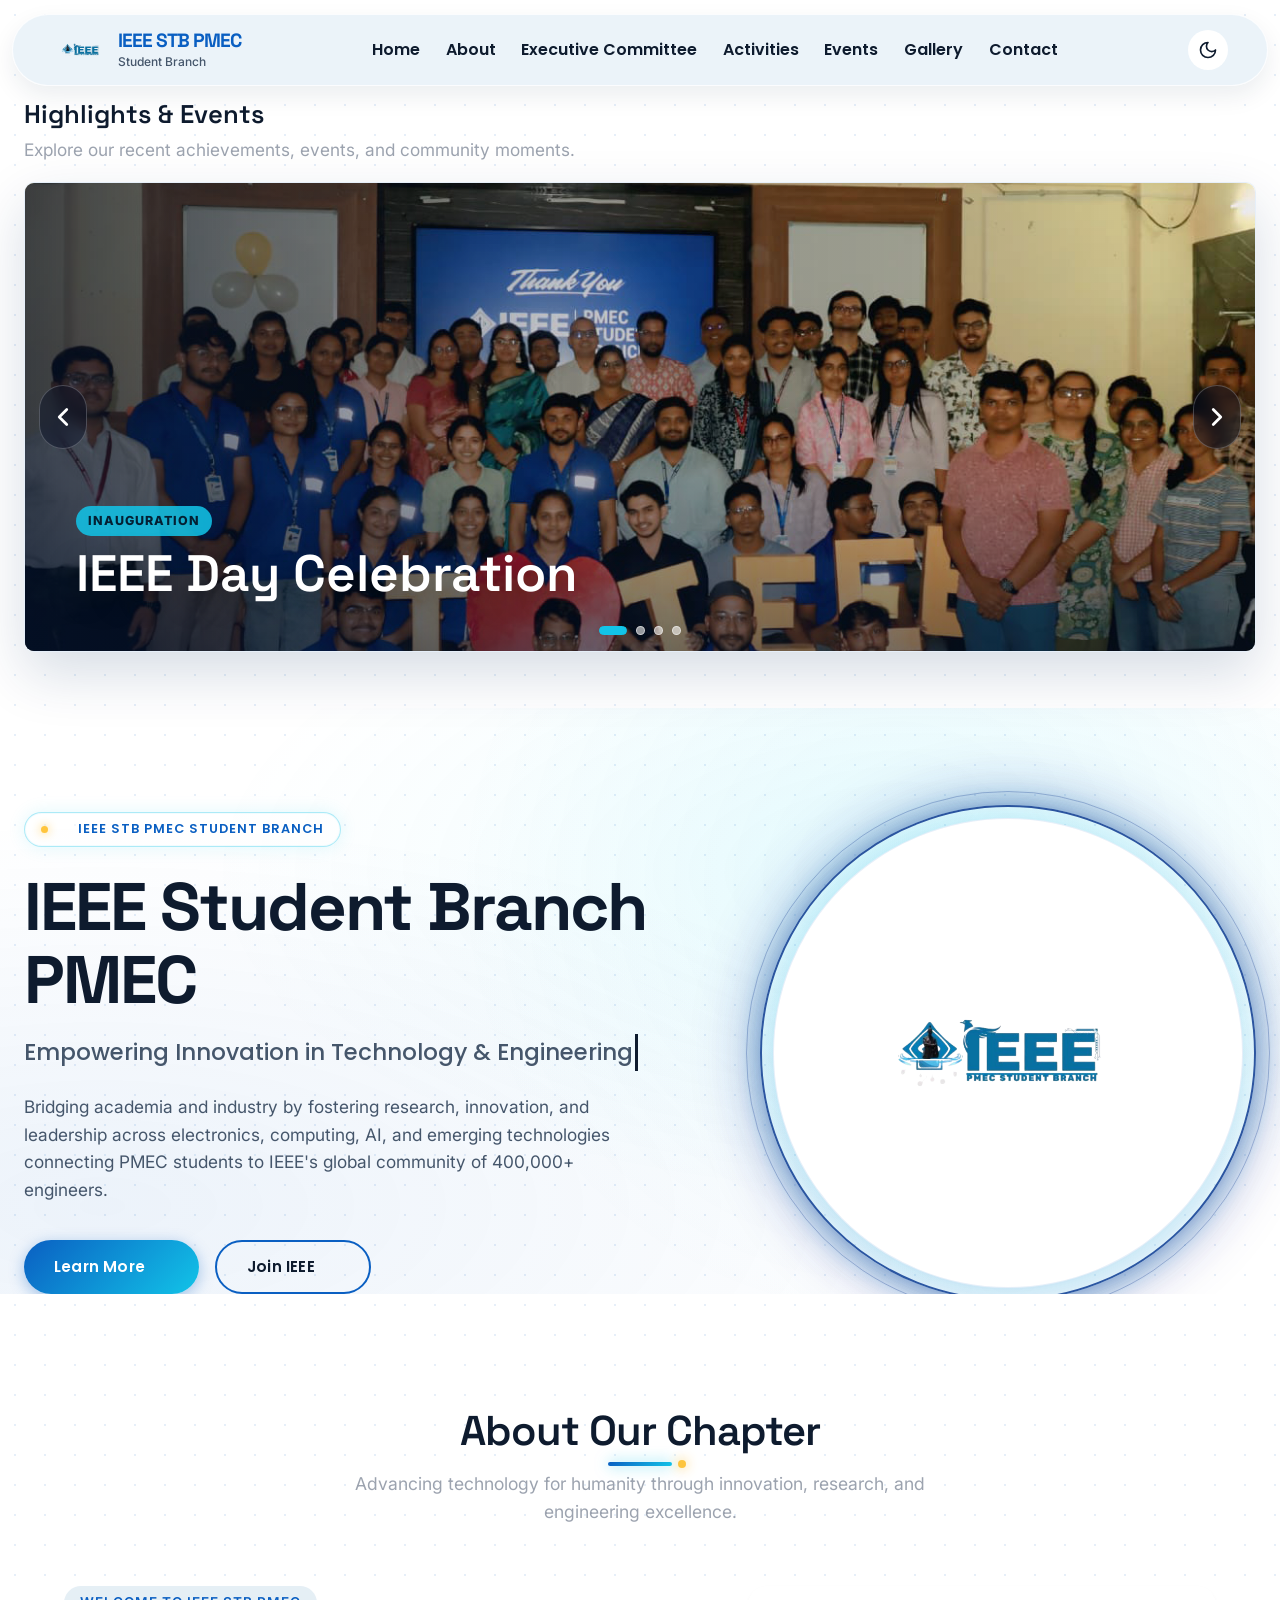
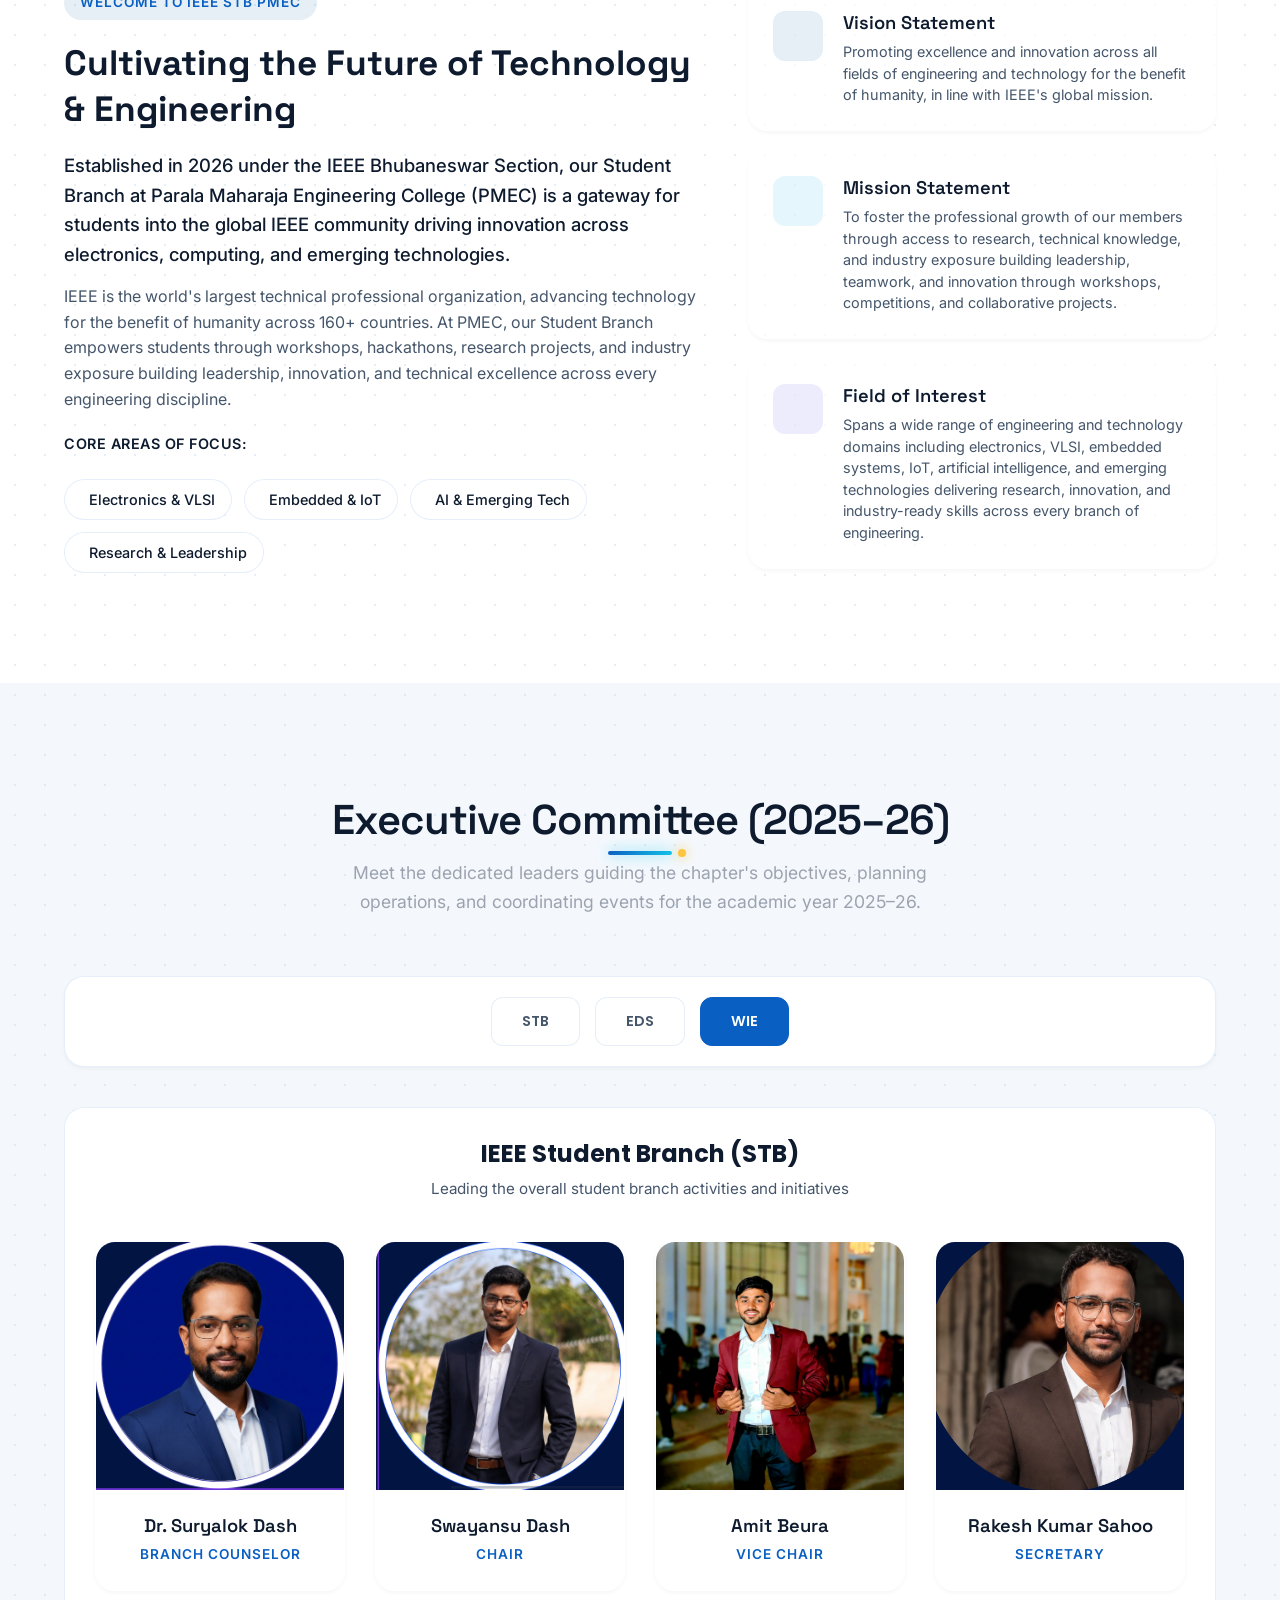
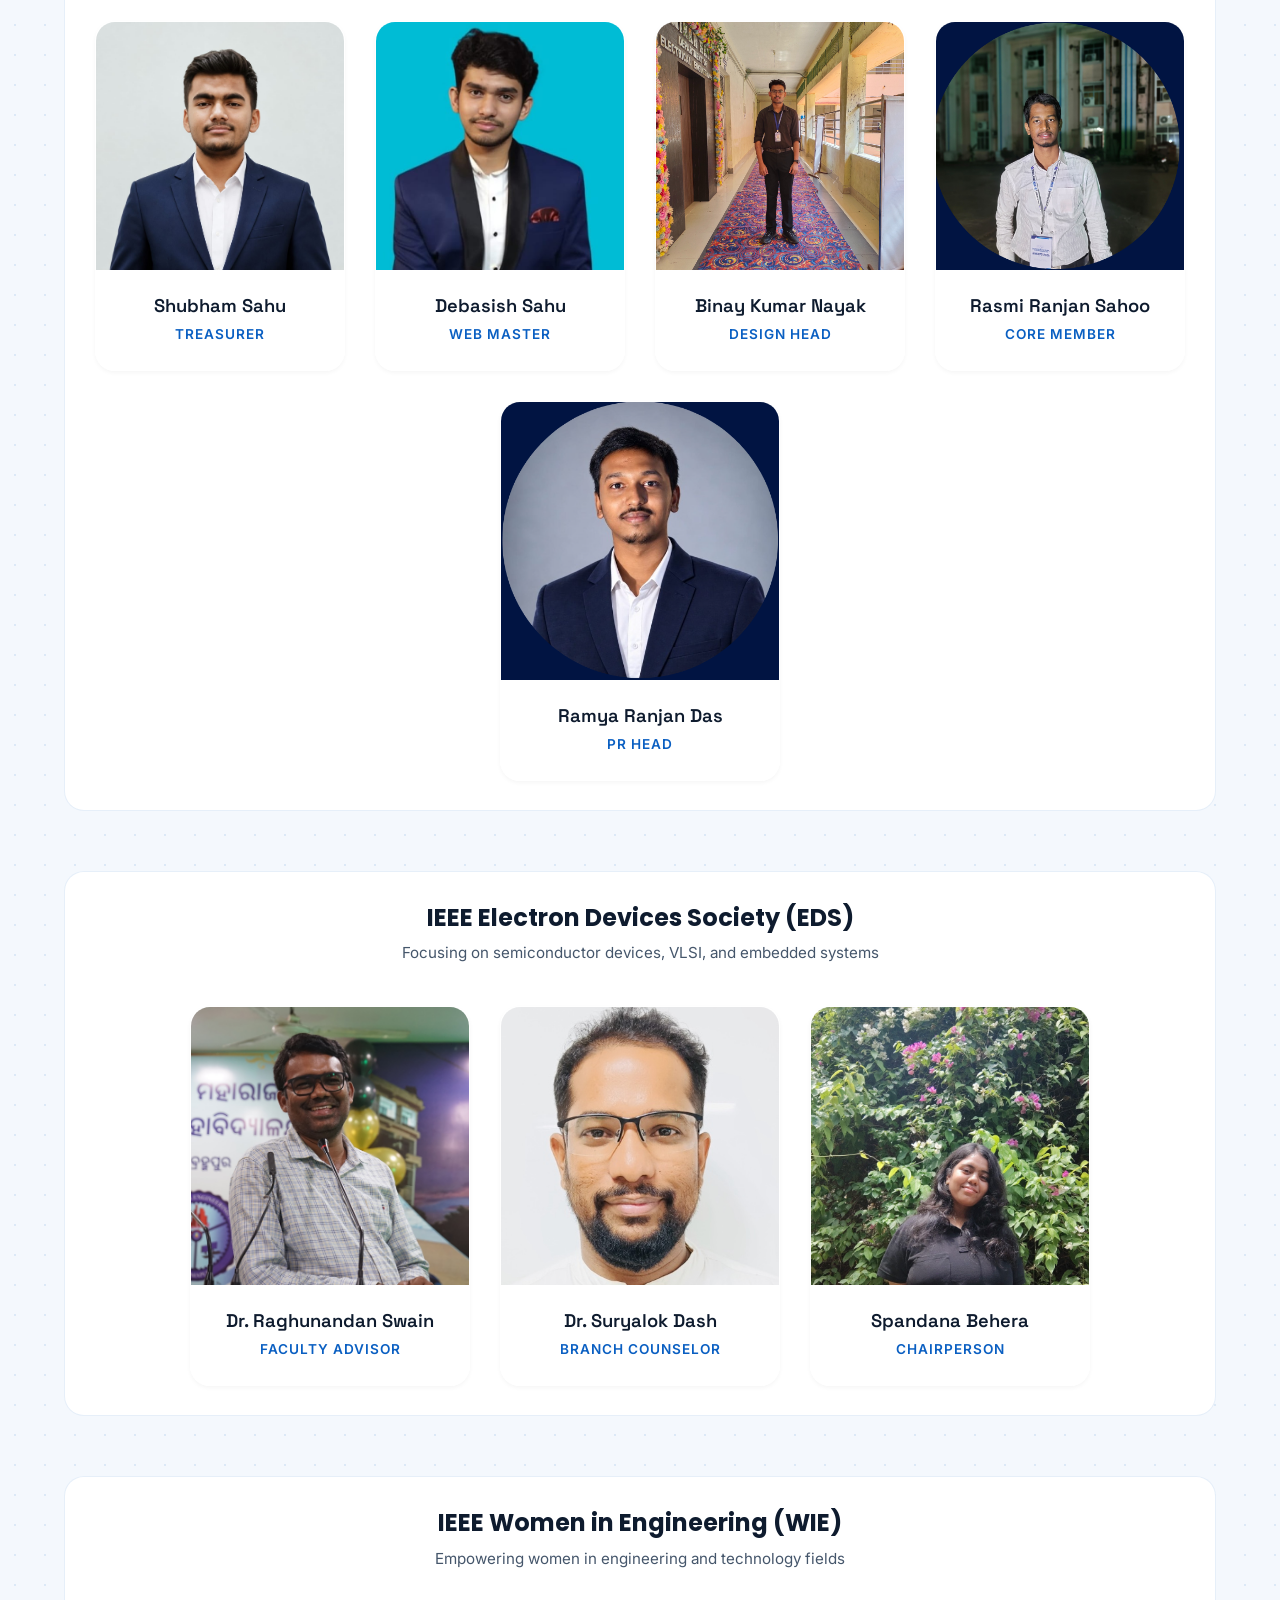
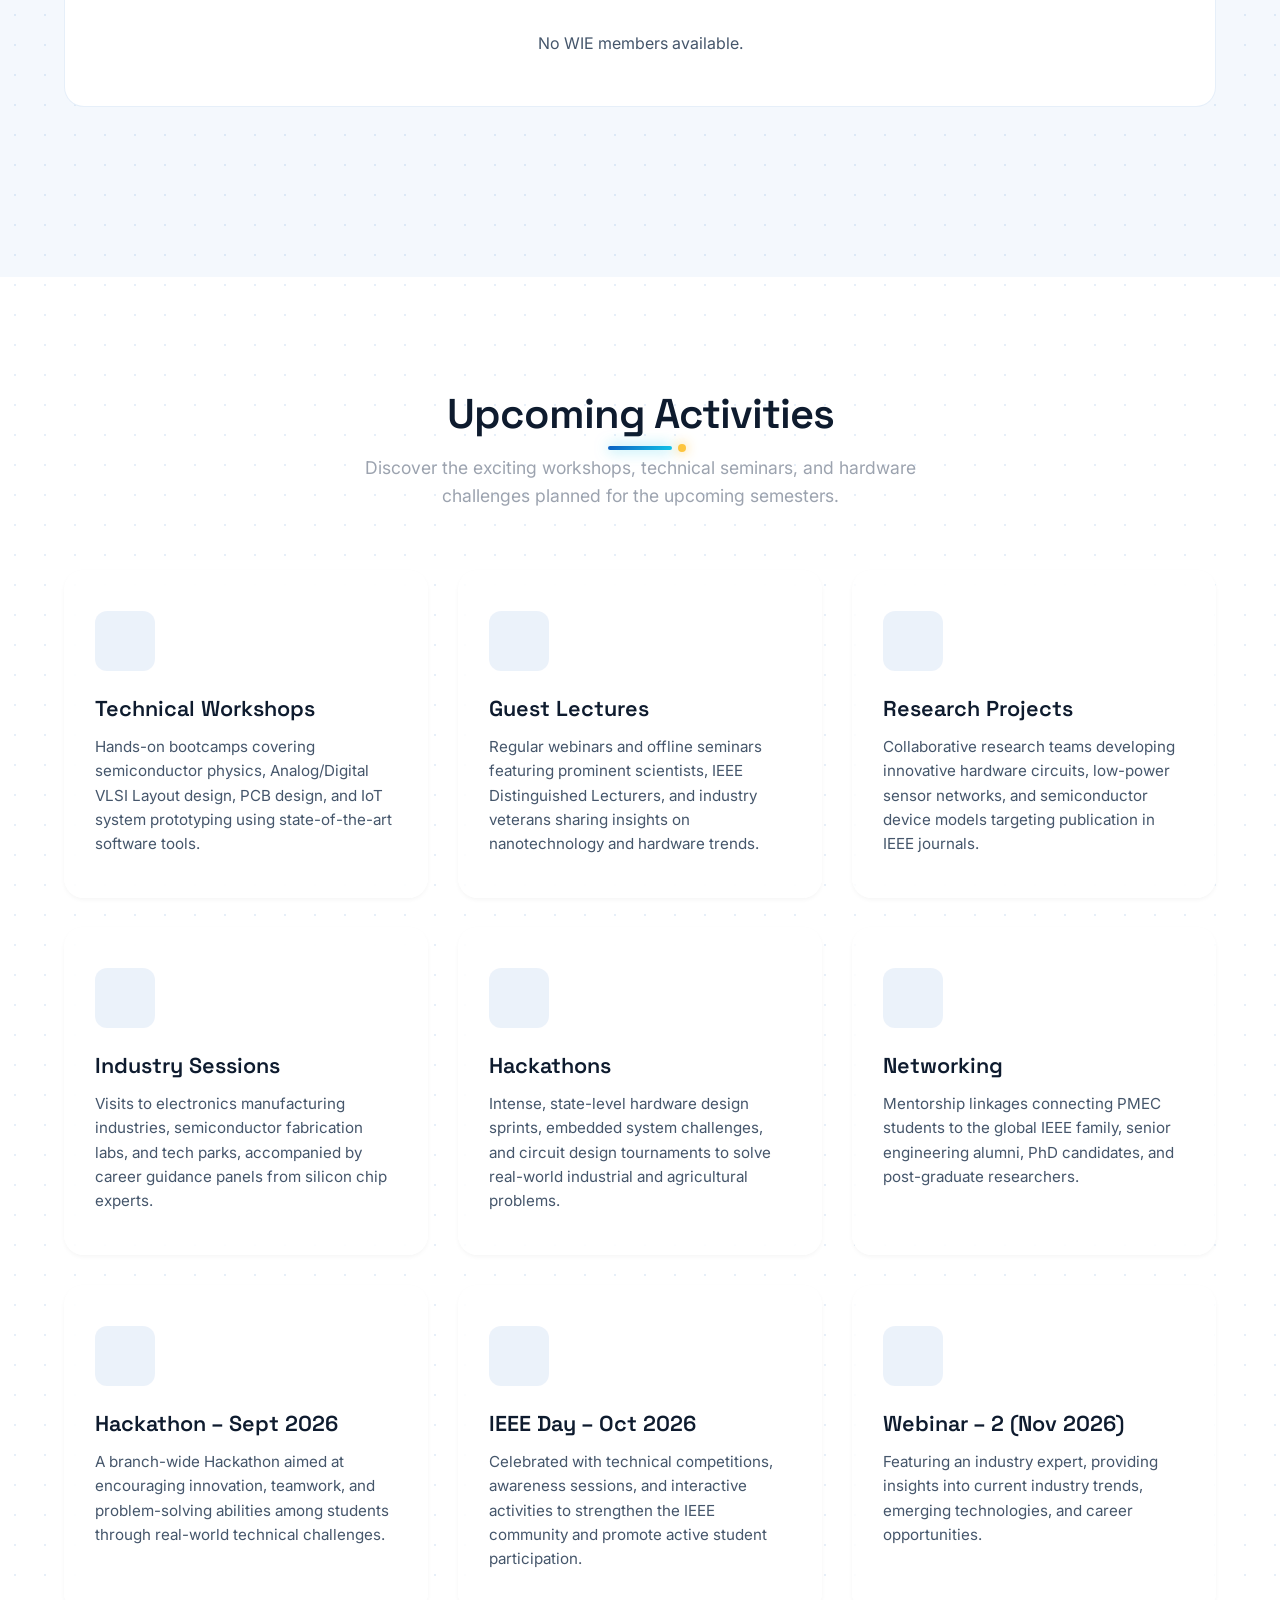
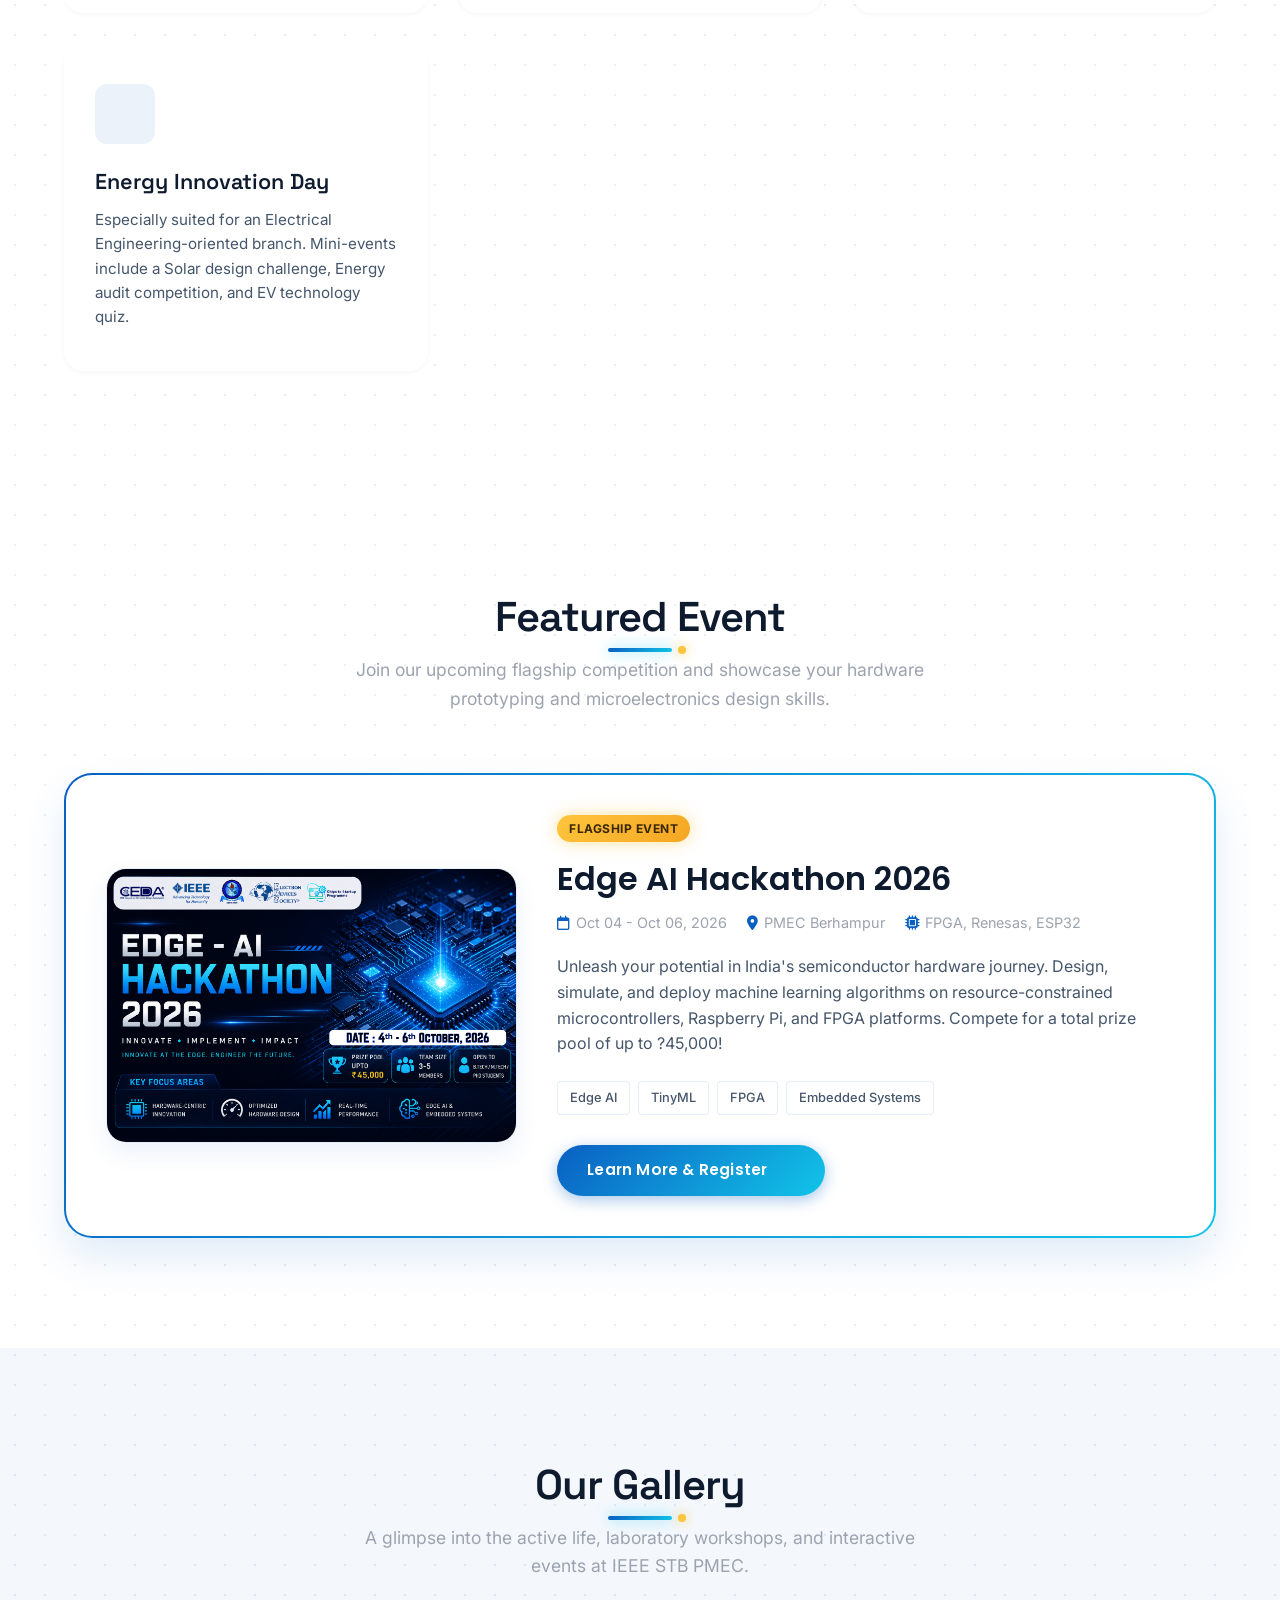
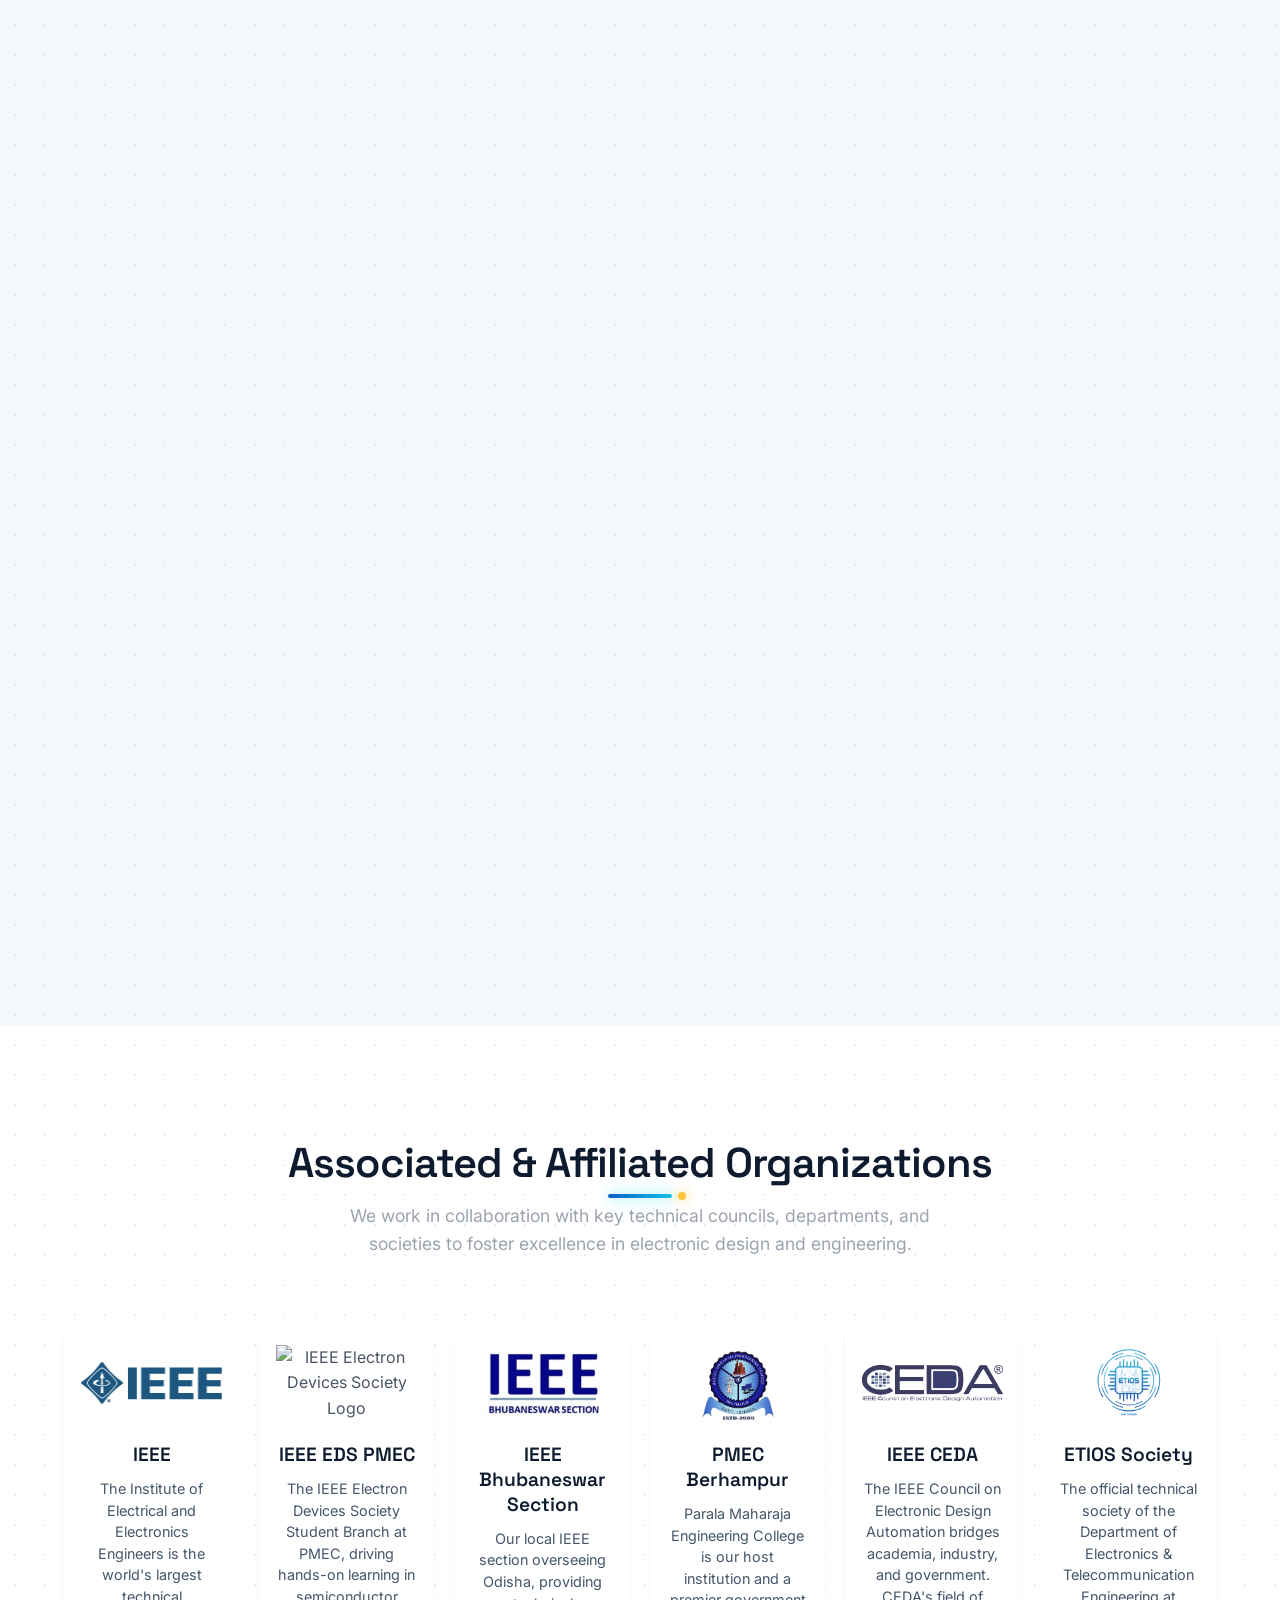
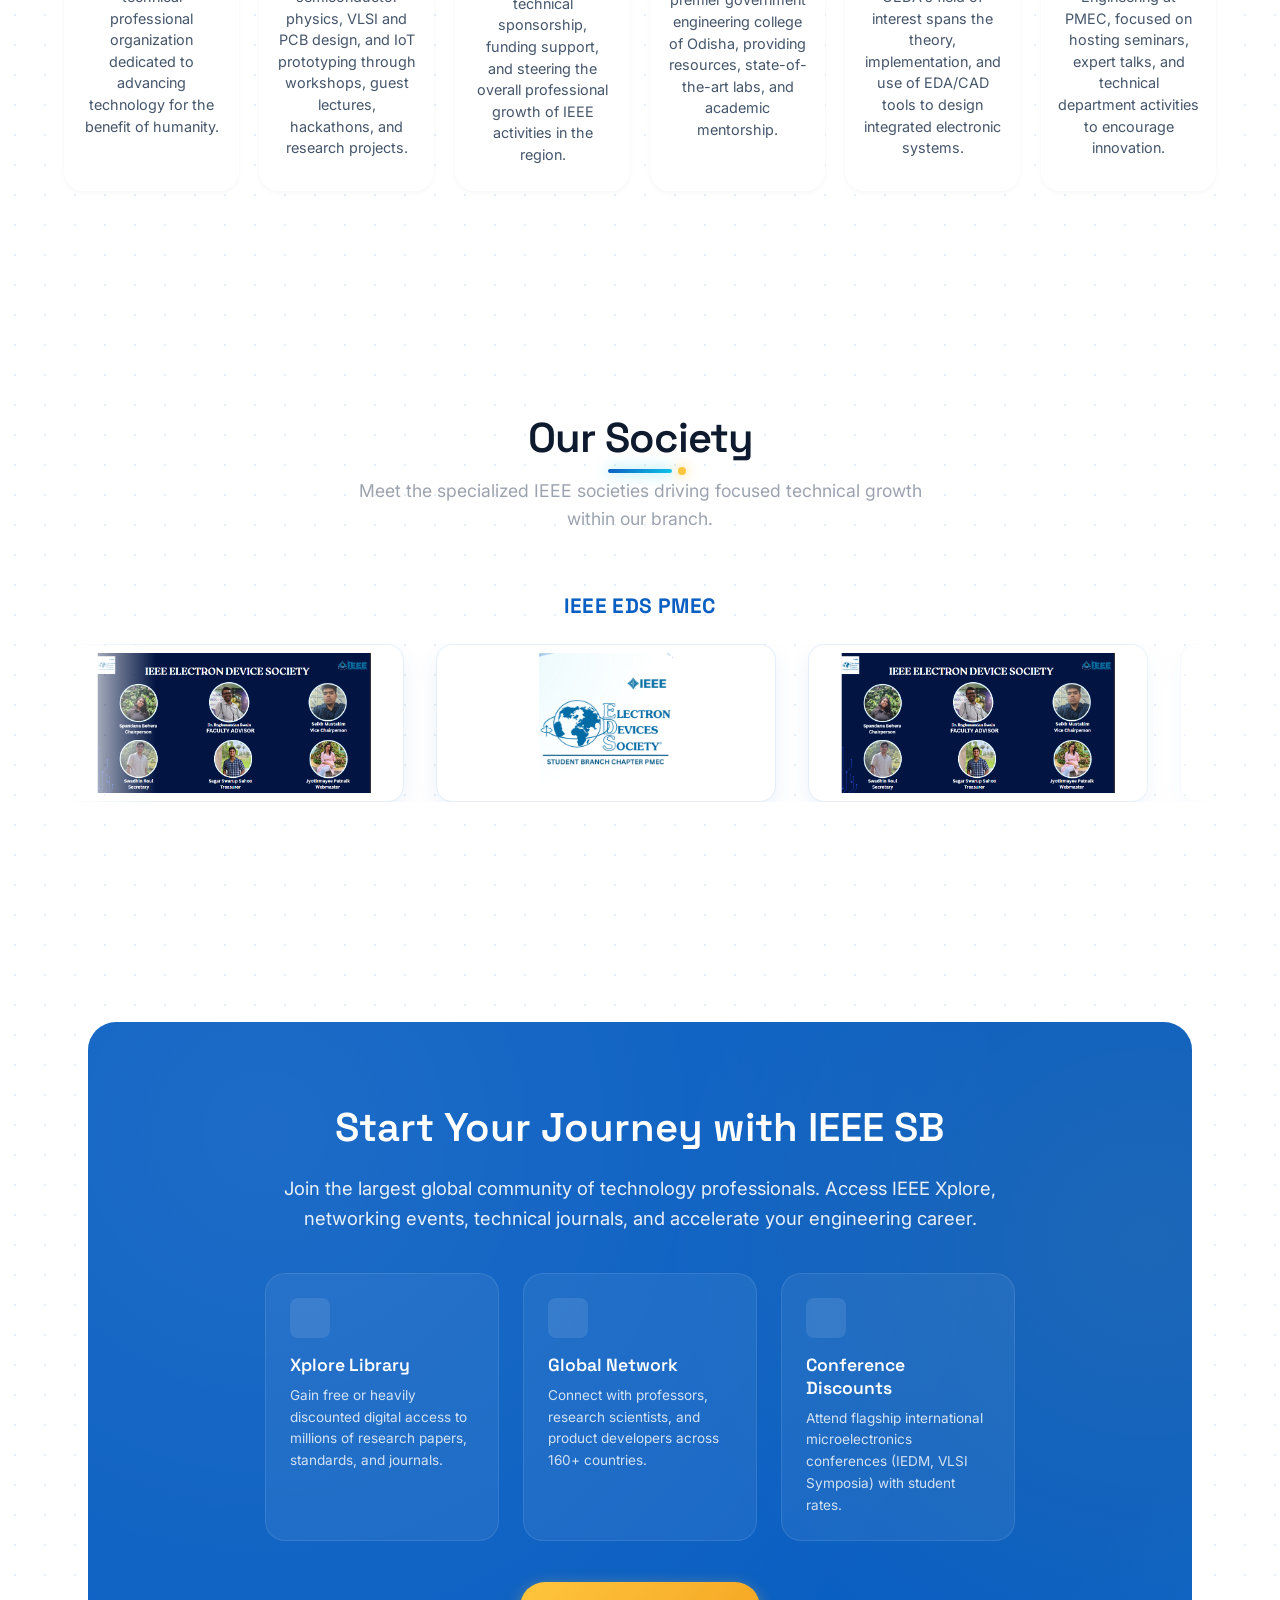
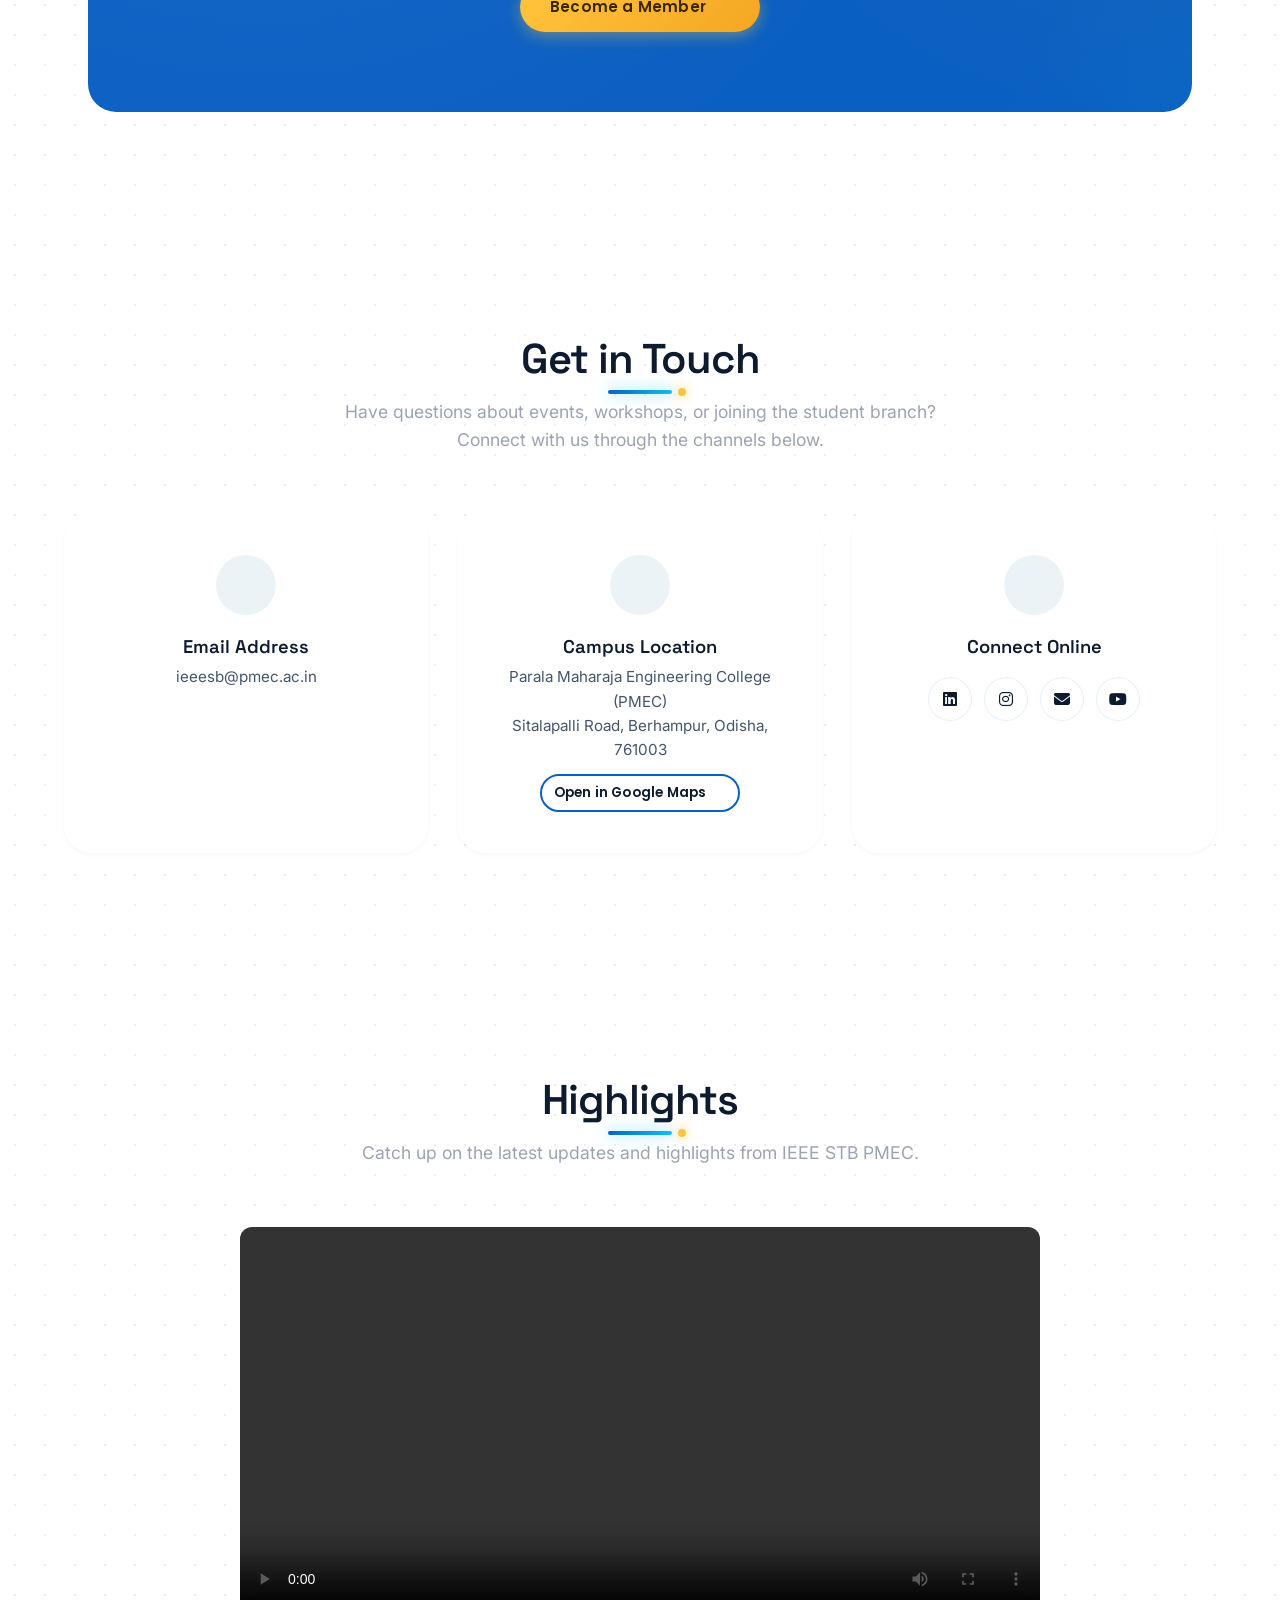
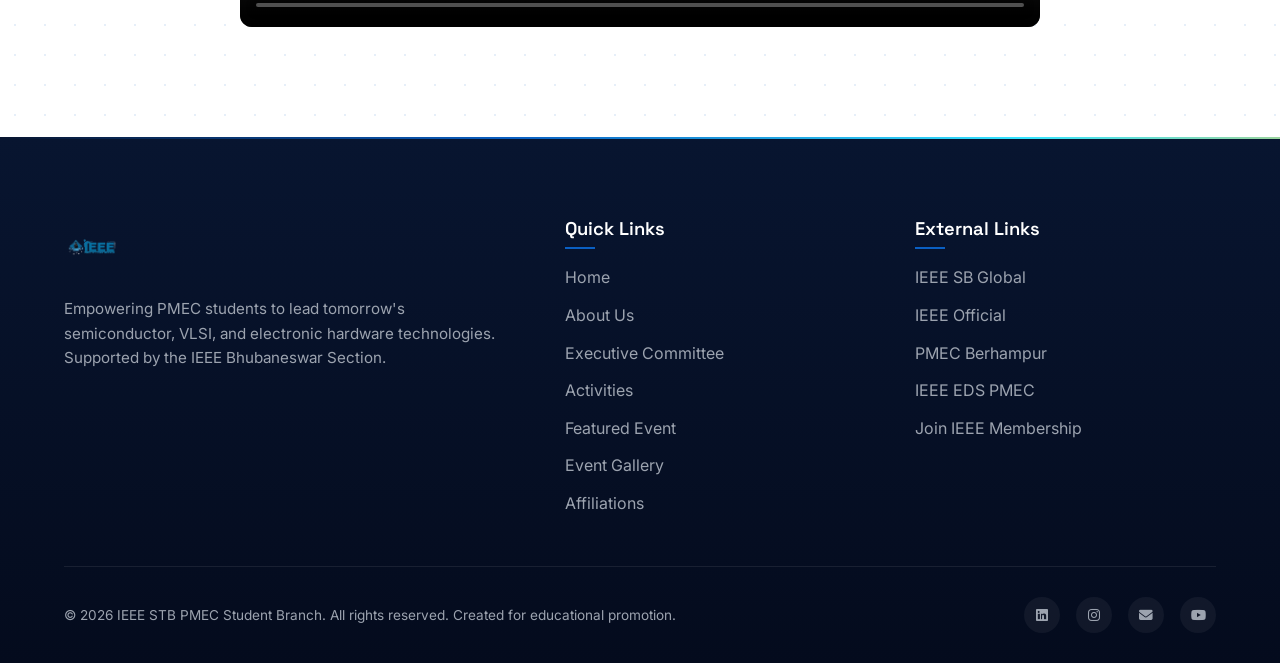
==== commit f8ca4040: "Update website members and functionality" ====
--- a/index.html
+++ b/index.html
@@ -32,7 +32,7 @@
   <meta property="twitter:image" content="assets/logos_banners/eds_banner.png">
 
   <!-- Favicon -->
-  <link rel="icon" type="image/png" href="eds_favicon.png">
+  <link rel="icon" type="image/svg+xml" href="favicon.svg">
 
   <!-- Font Awesome for Brand & Social Icons -->
   <link rel="stylesheet" href="https://cdnjs.cloudflare.com/ajax/libs/font-awesome/6.7.2/css/all.min.css">
--- a/css/style.css
+++ b/css/style.css
@@ -1080,7 +1080,7 @@
   transform: scale(1.08);
 }
 
-.member-linkedin-overlay {
+.member-social-overlay {
   position: absolute;
   top: 0;
   left: 0;
@@ -1096,8 +1096,32 @@
   backdrop-filter: blur(4px);
 }
 
-.member-card:hover .member-linkedin-overlay {
+.member-card:hover .member-social-overlay {
   opacity: 1;
+}
+
+.member-social-link {
+  width: 44px;
+  height: 44px;
+  background-color: var(--white);
+  color: var(--primary);
+  border-radius: 50%;
+  display: flex;
+  align-items: center;
+  justify-content: center;
+  font-size: 1.15rem;
+  transform: translateY(20px);
+  transition: all var(--transition-normal);
+  text-decoration: none;
+}
+
+.member-card:hover .member-social-link {
+  transform: translateY(0);
+}
+
+.member-social-link:hover {
+  background-color: var(--secondary);
+  color: var(--white);
 }
 
 .member-linkedin-link {
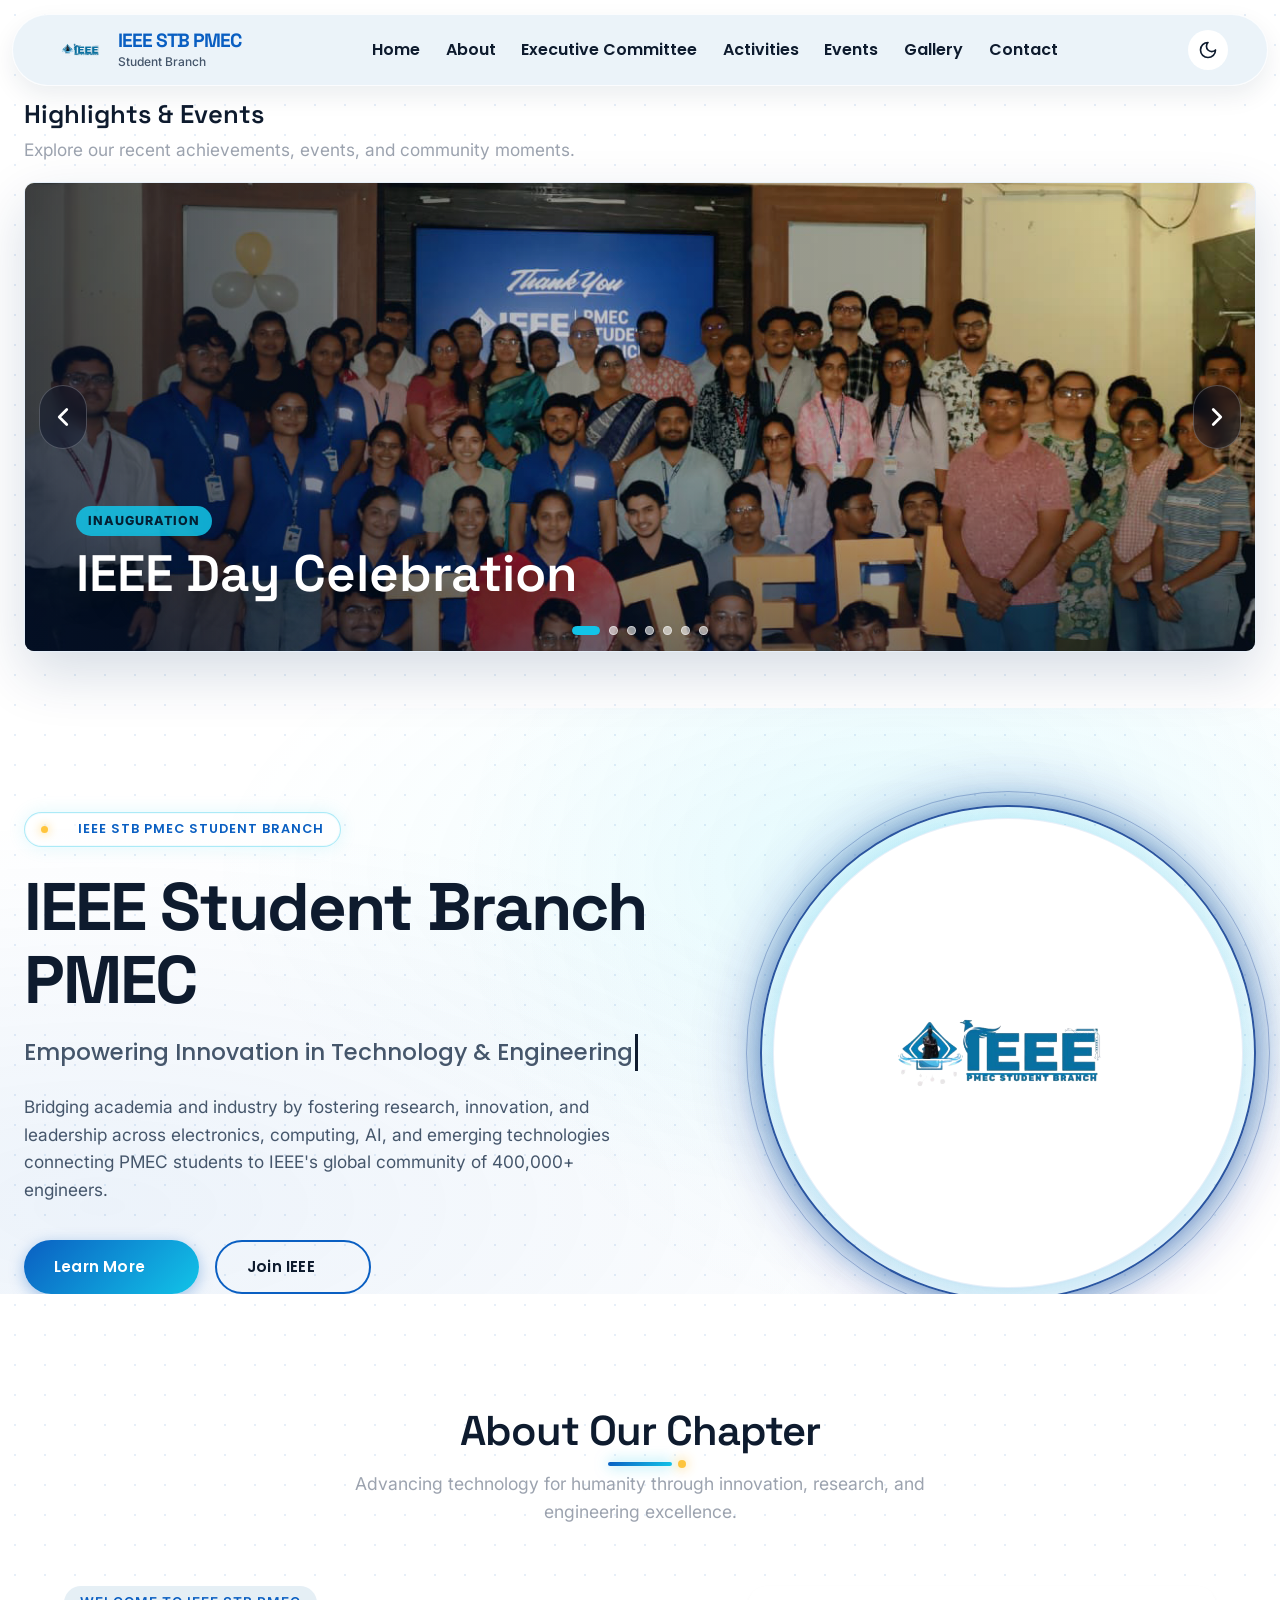
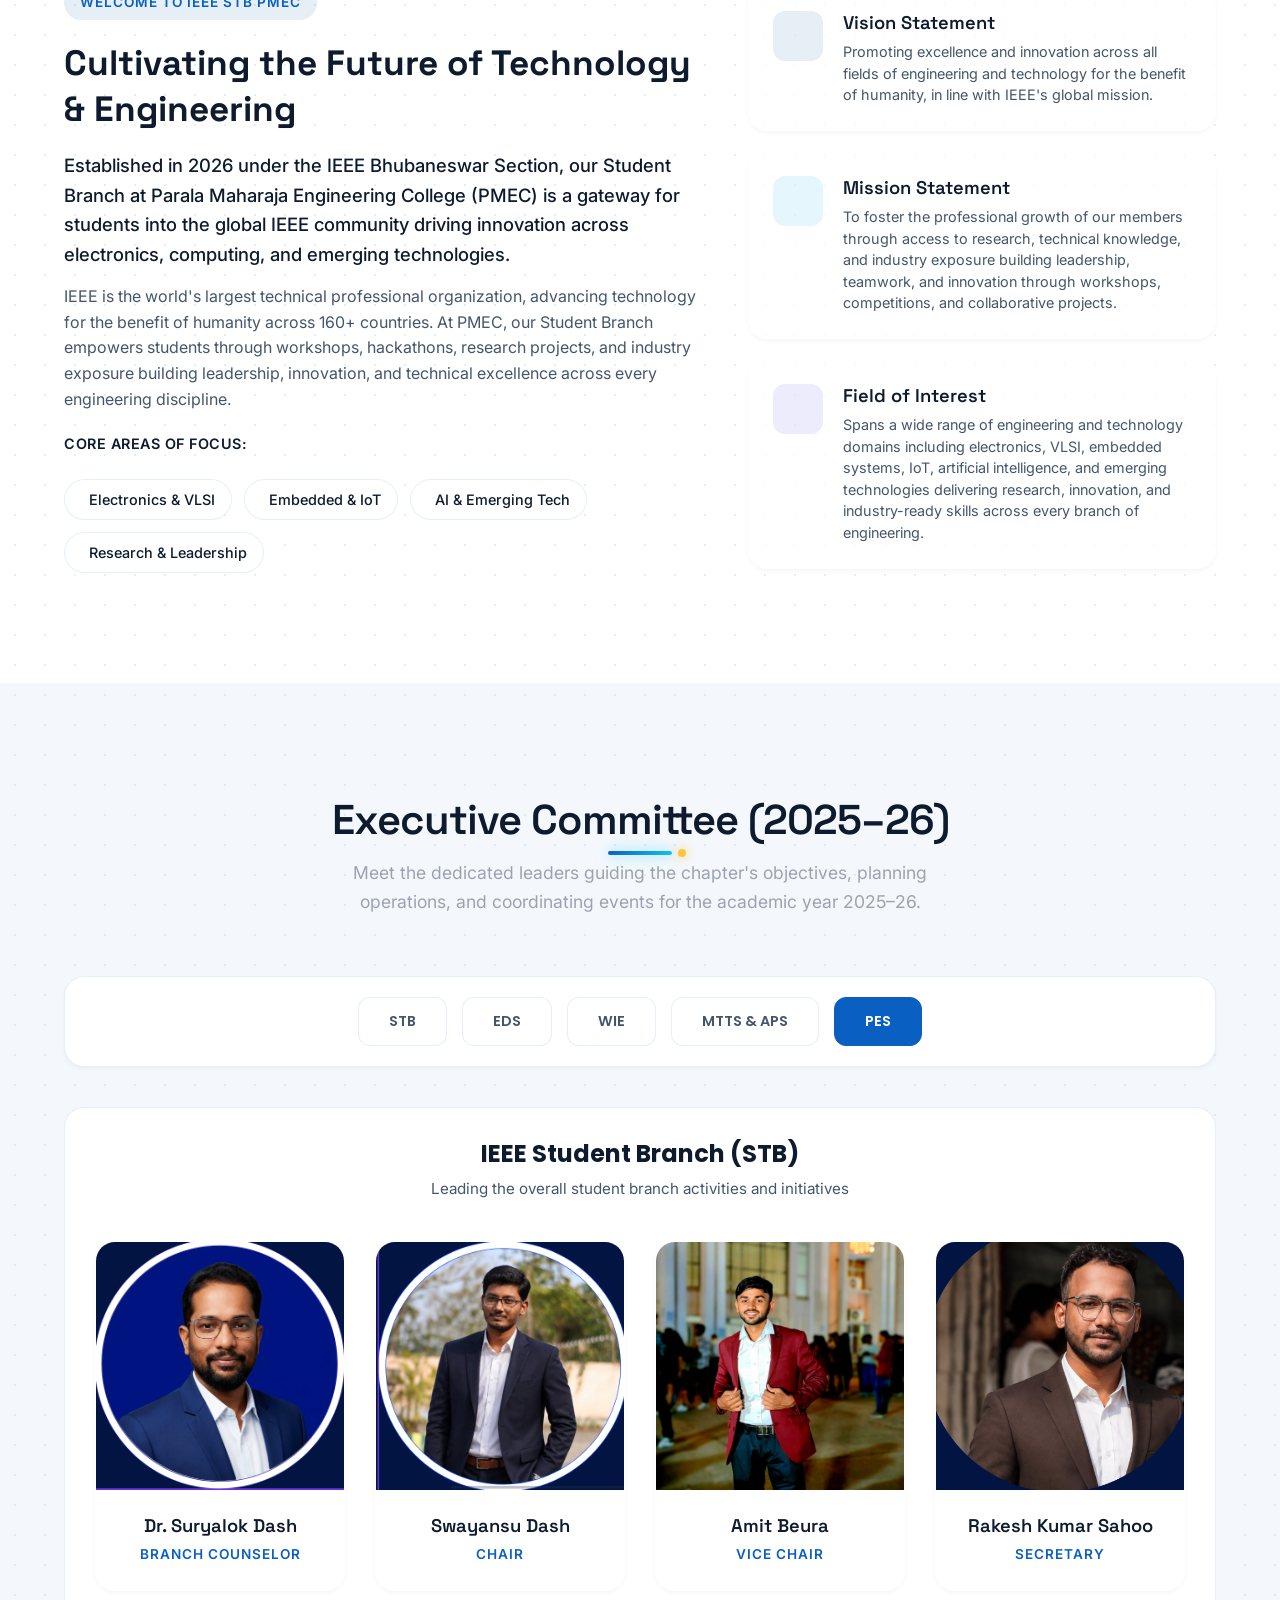
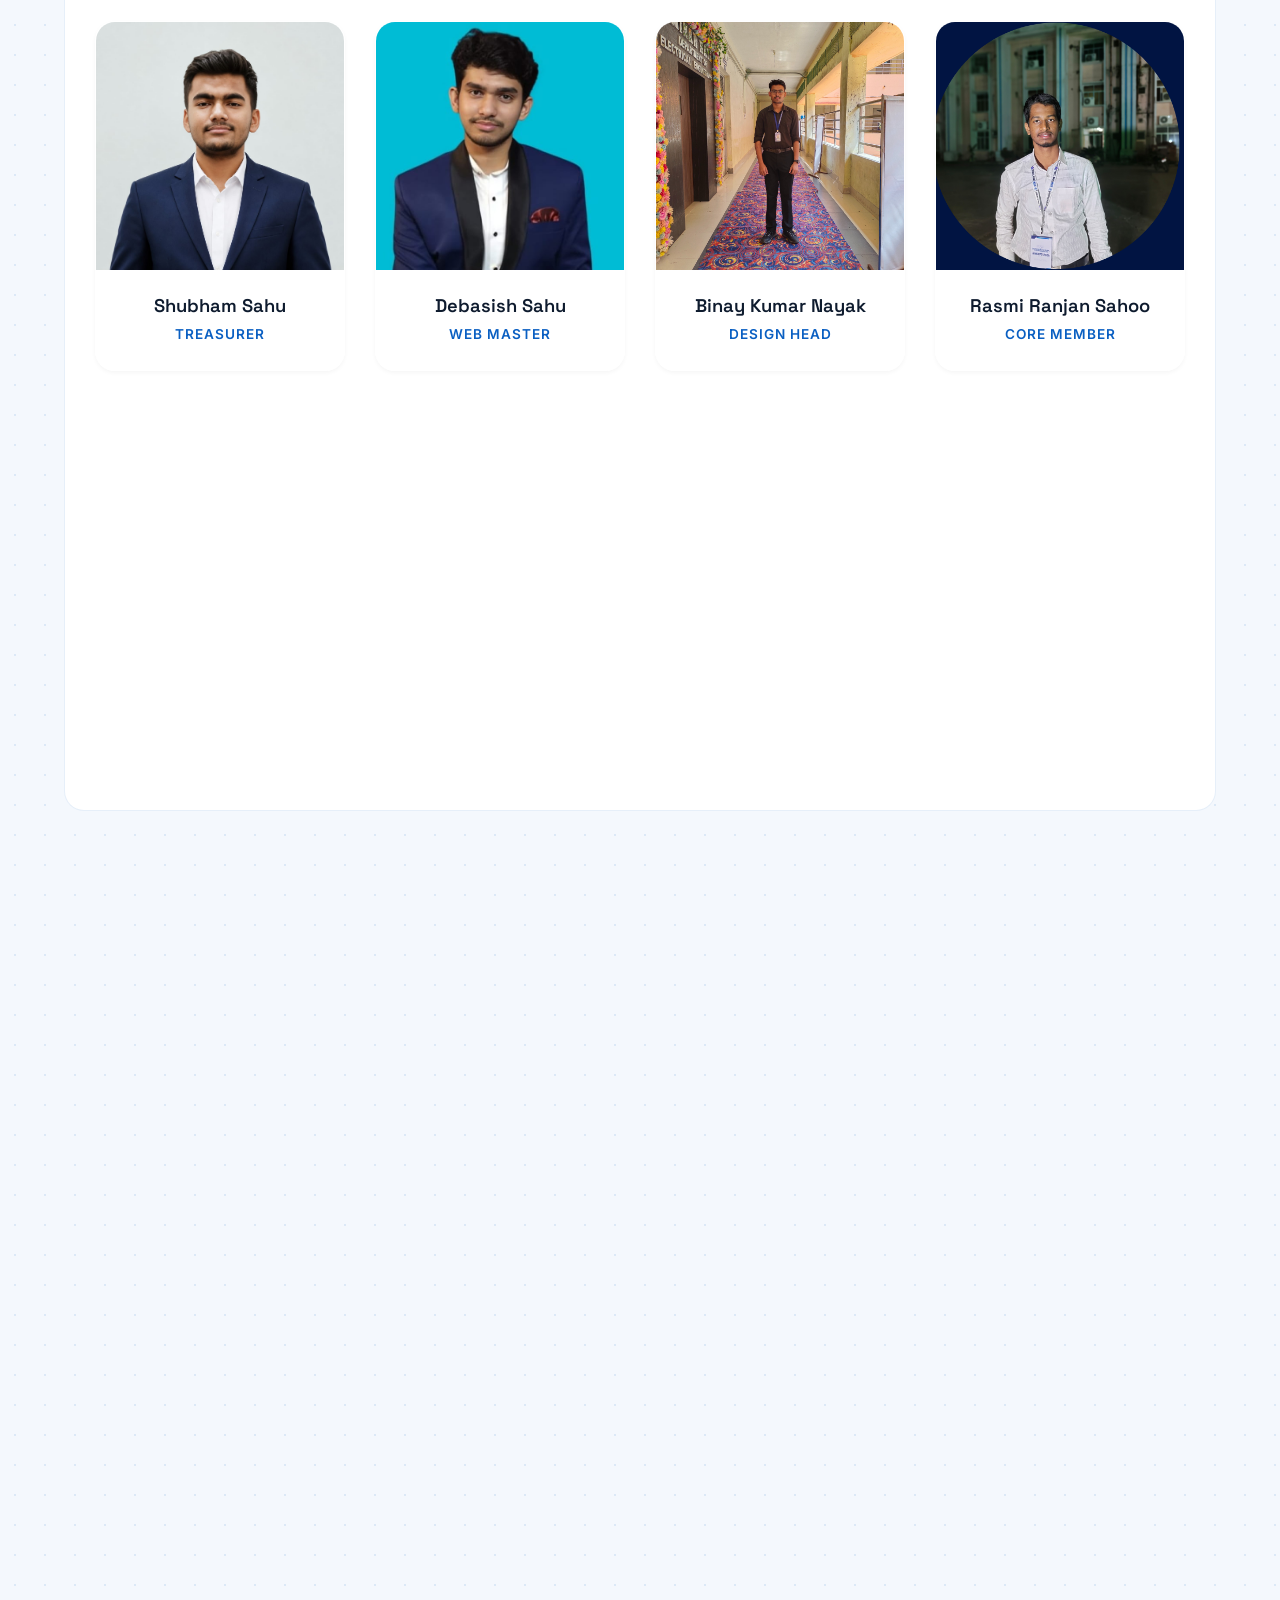
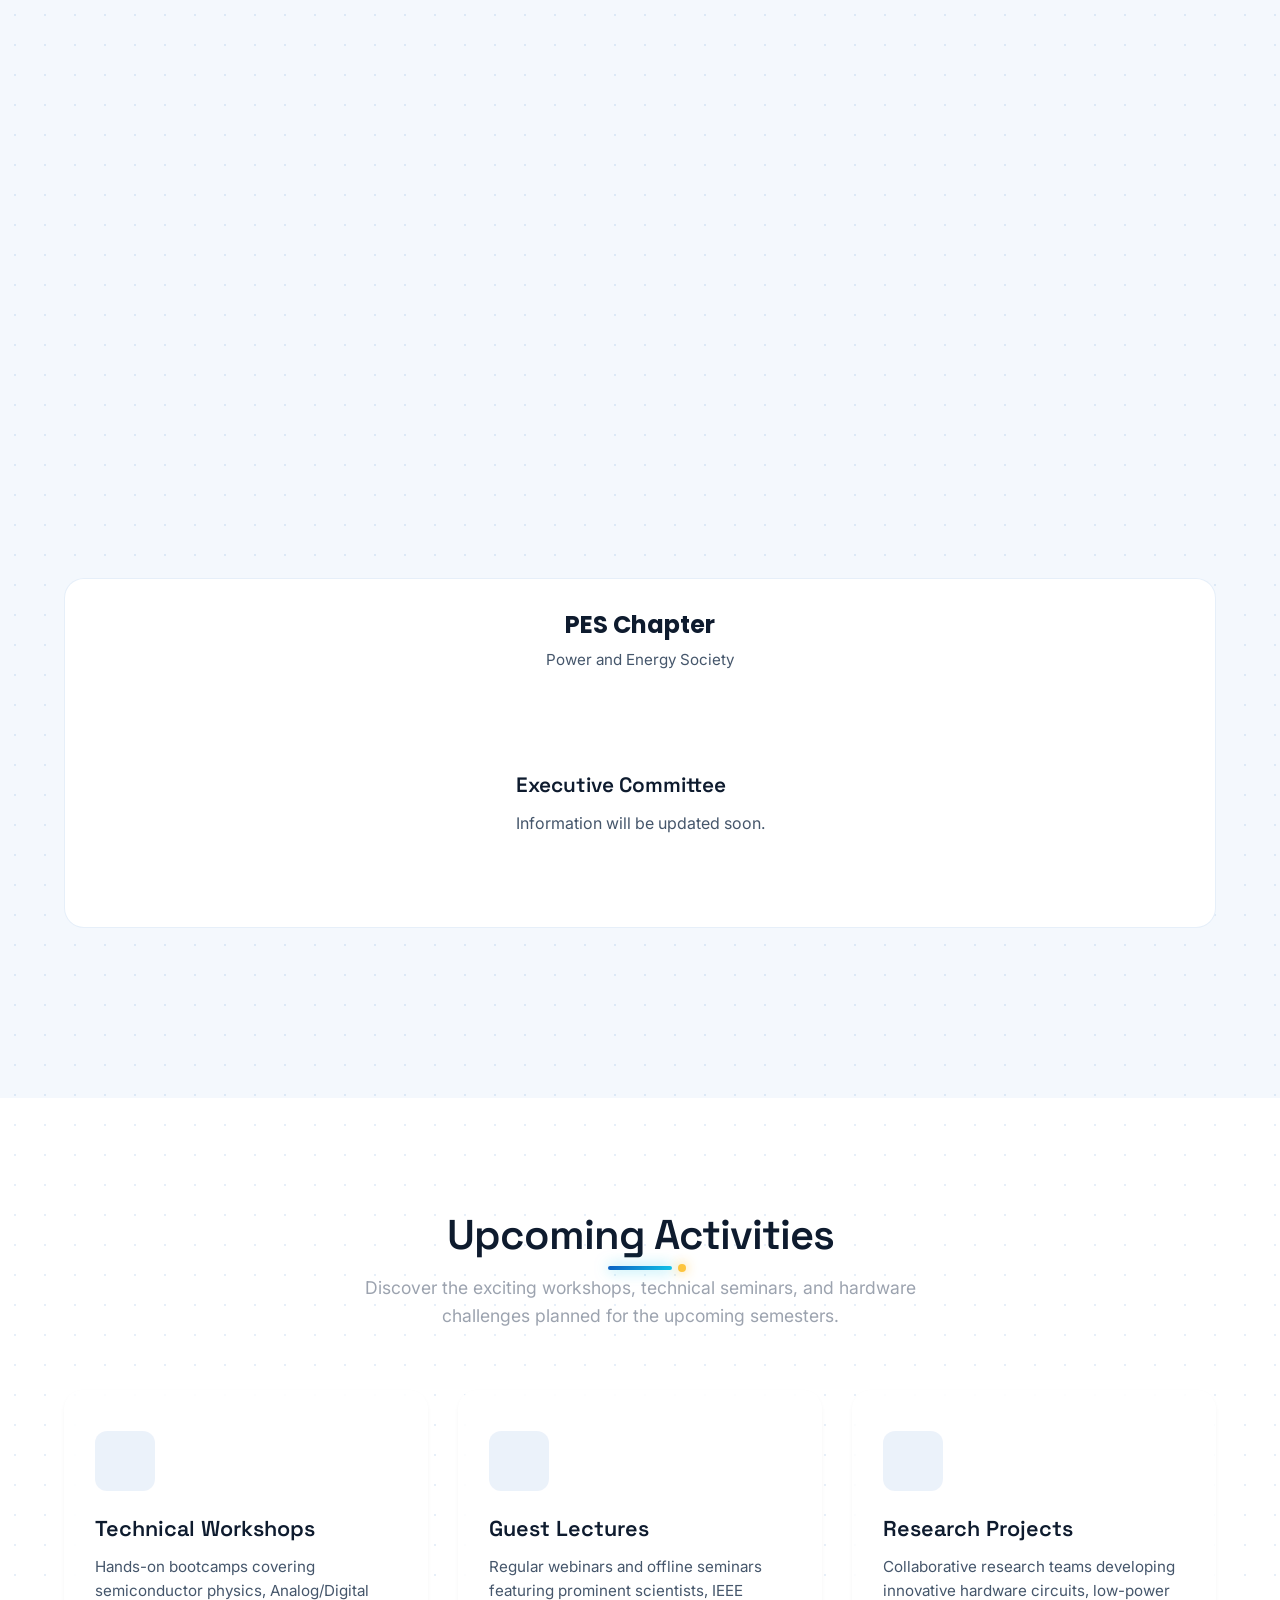
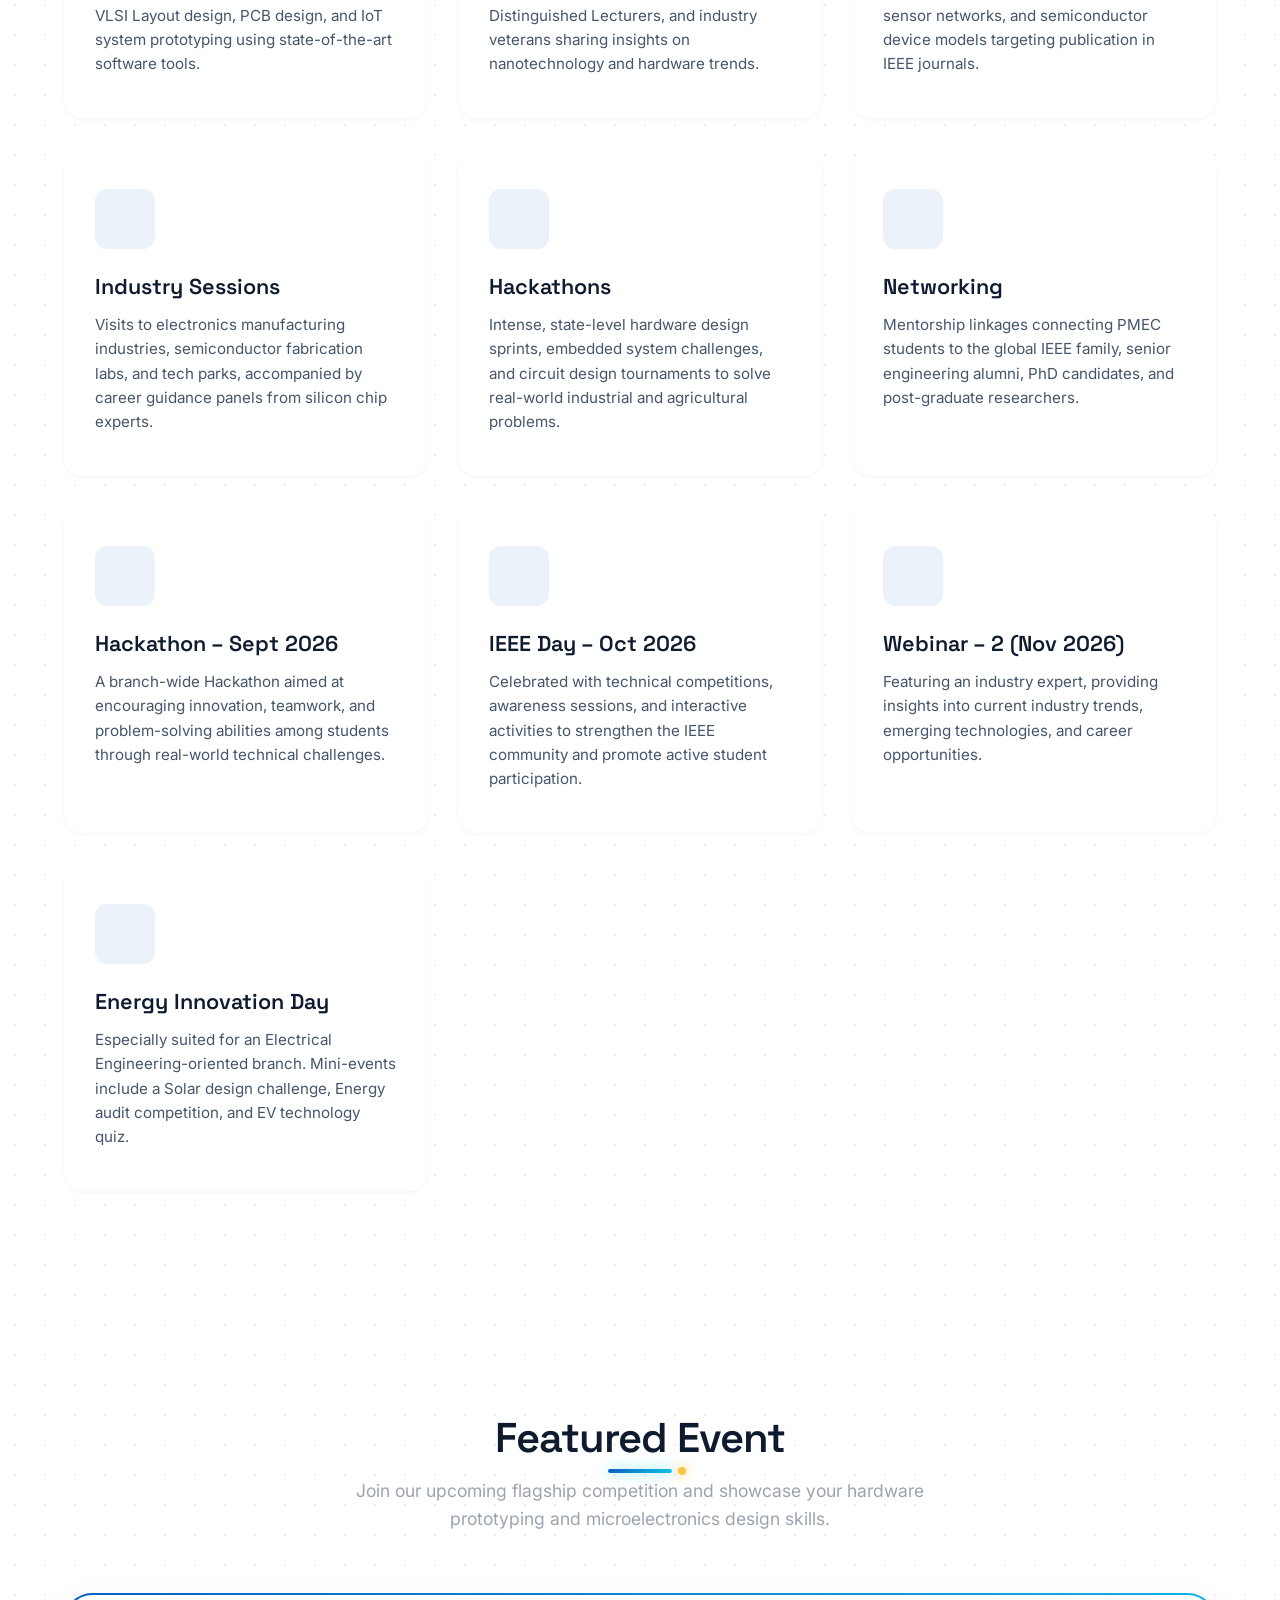
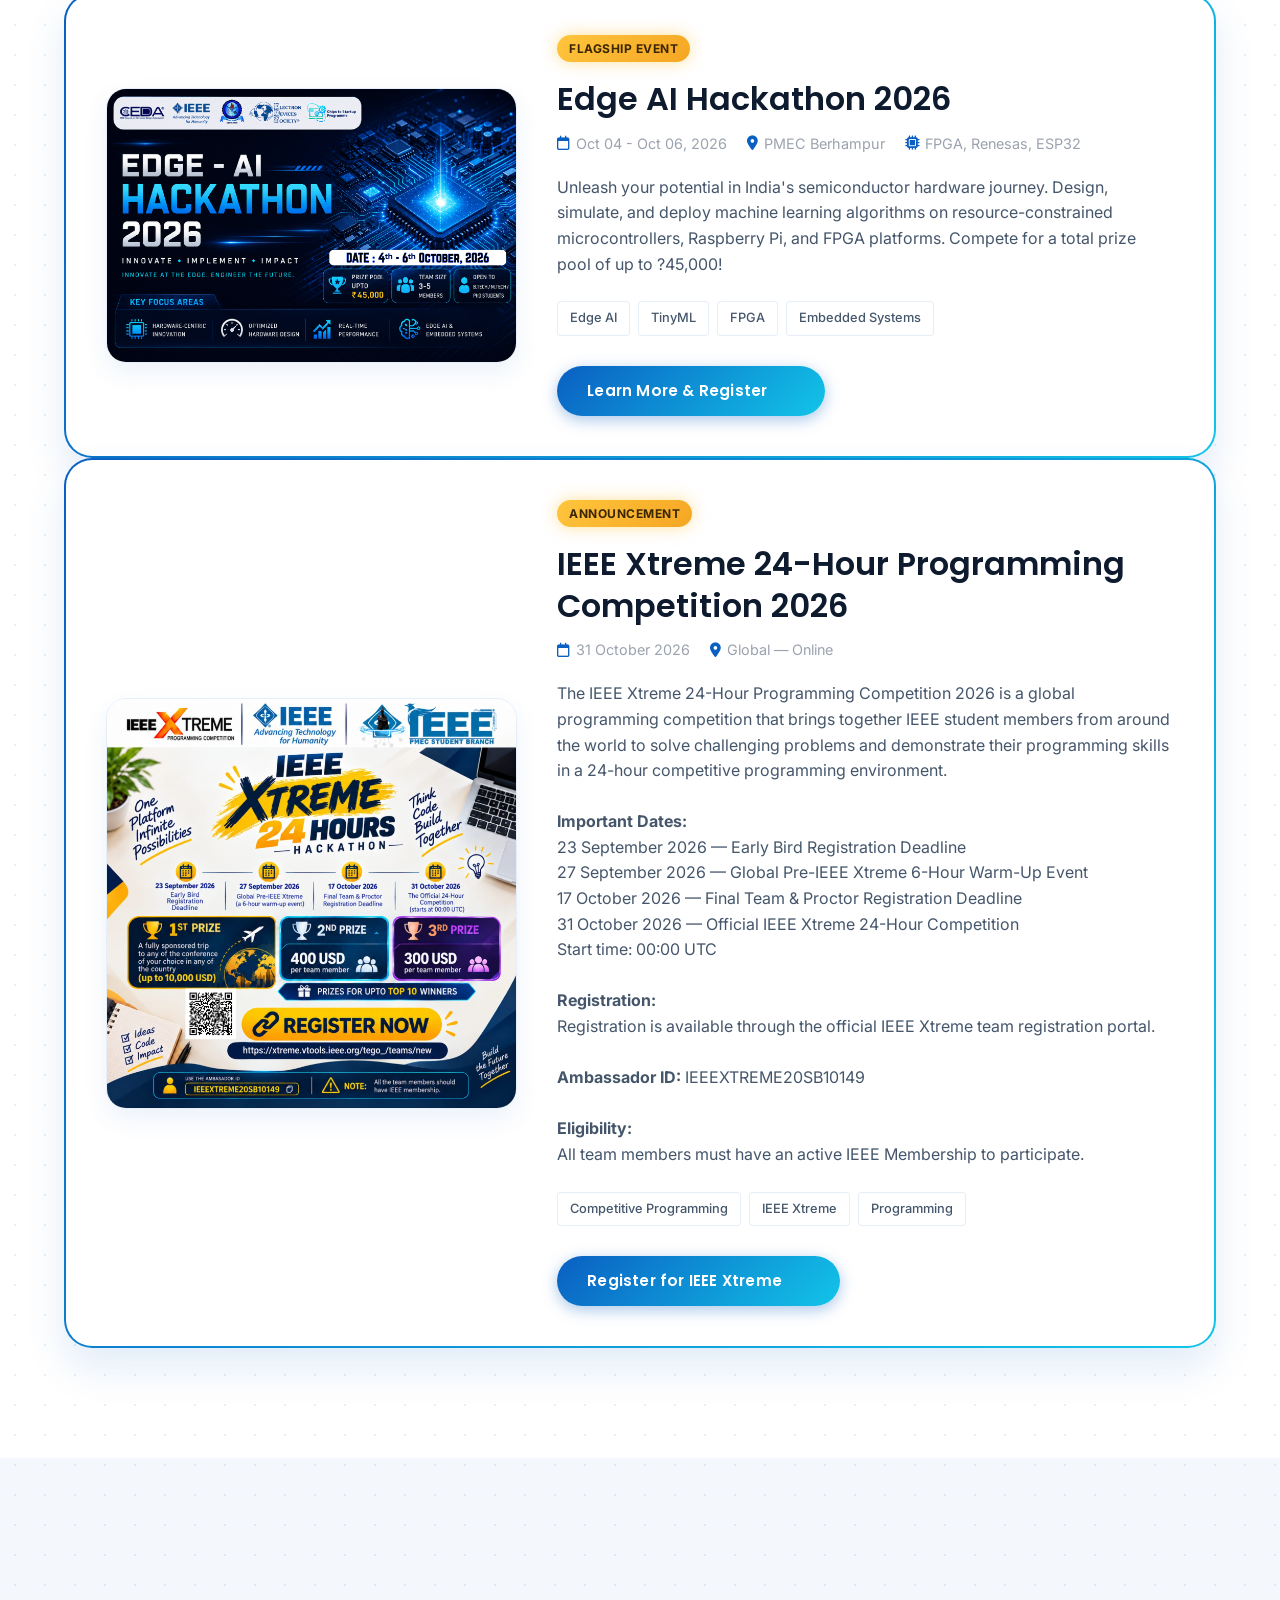
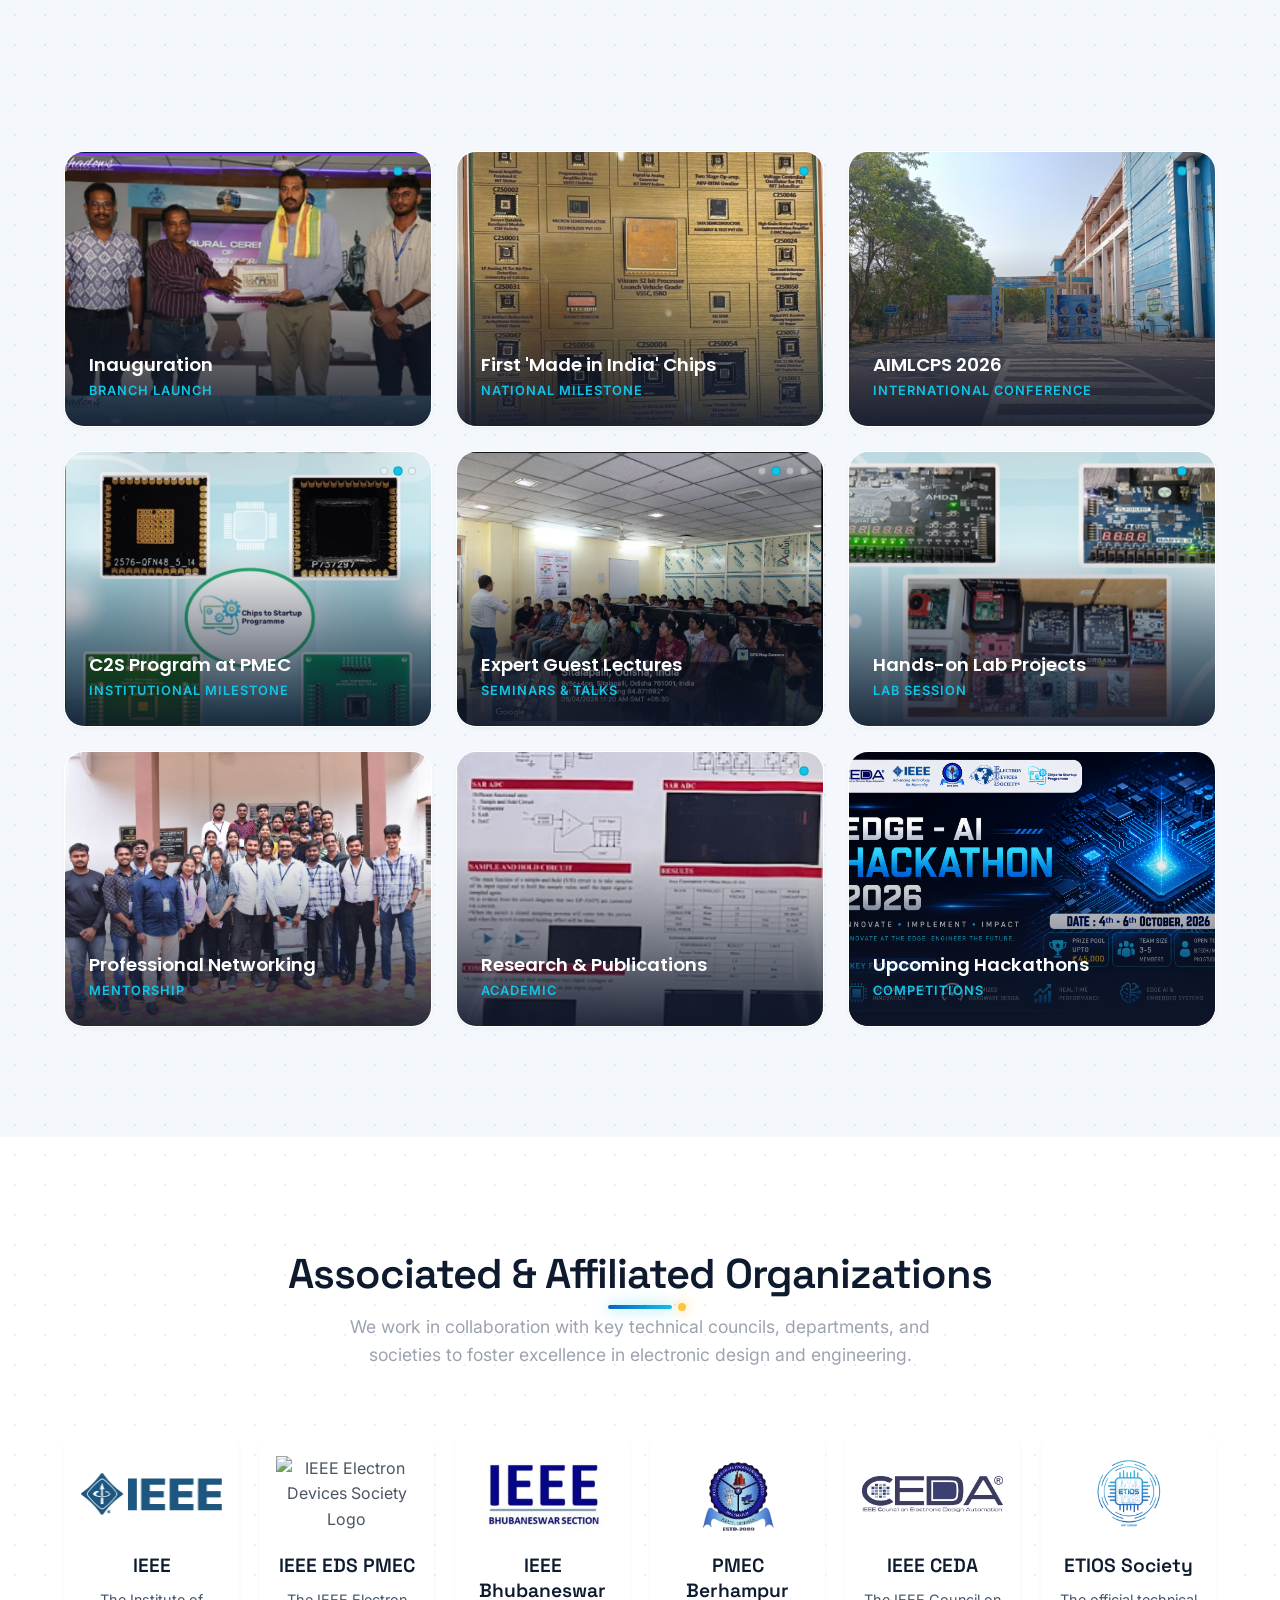
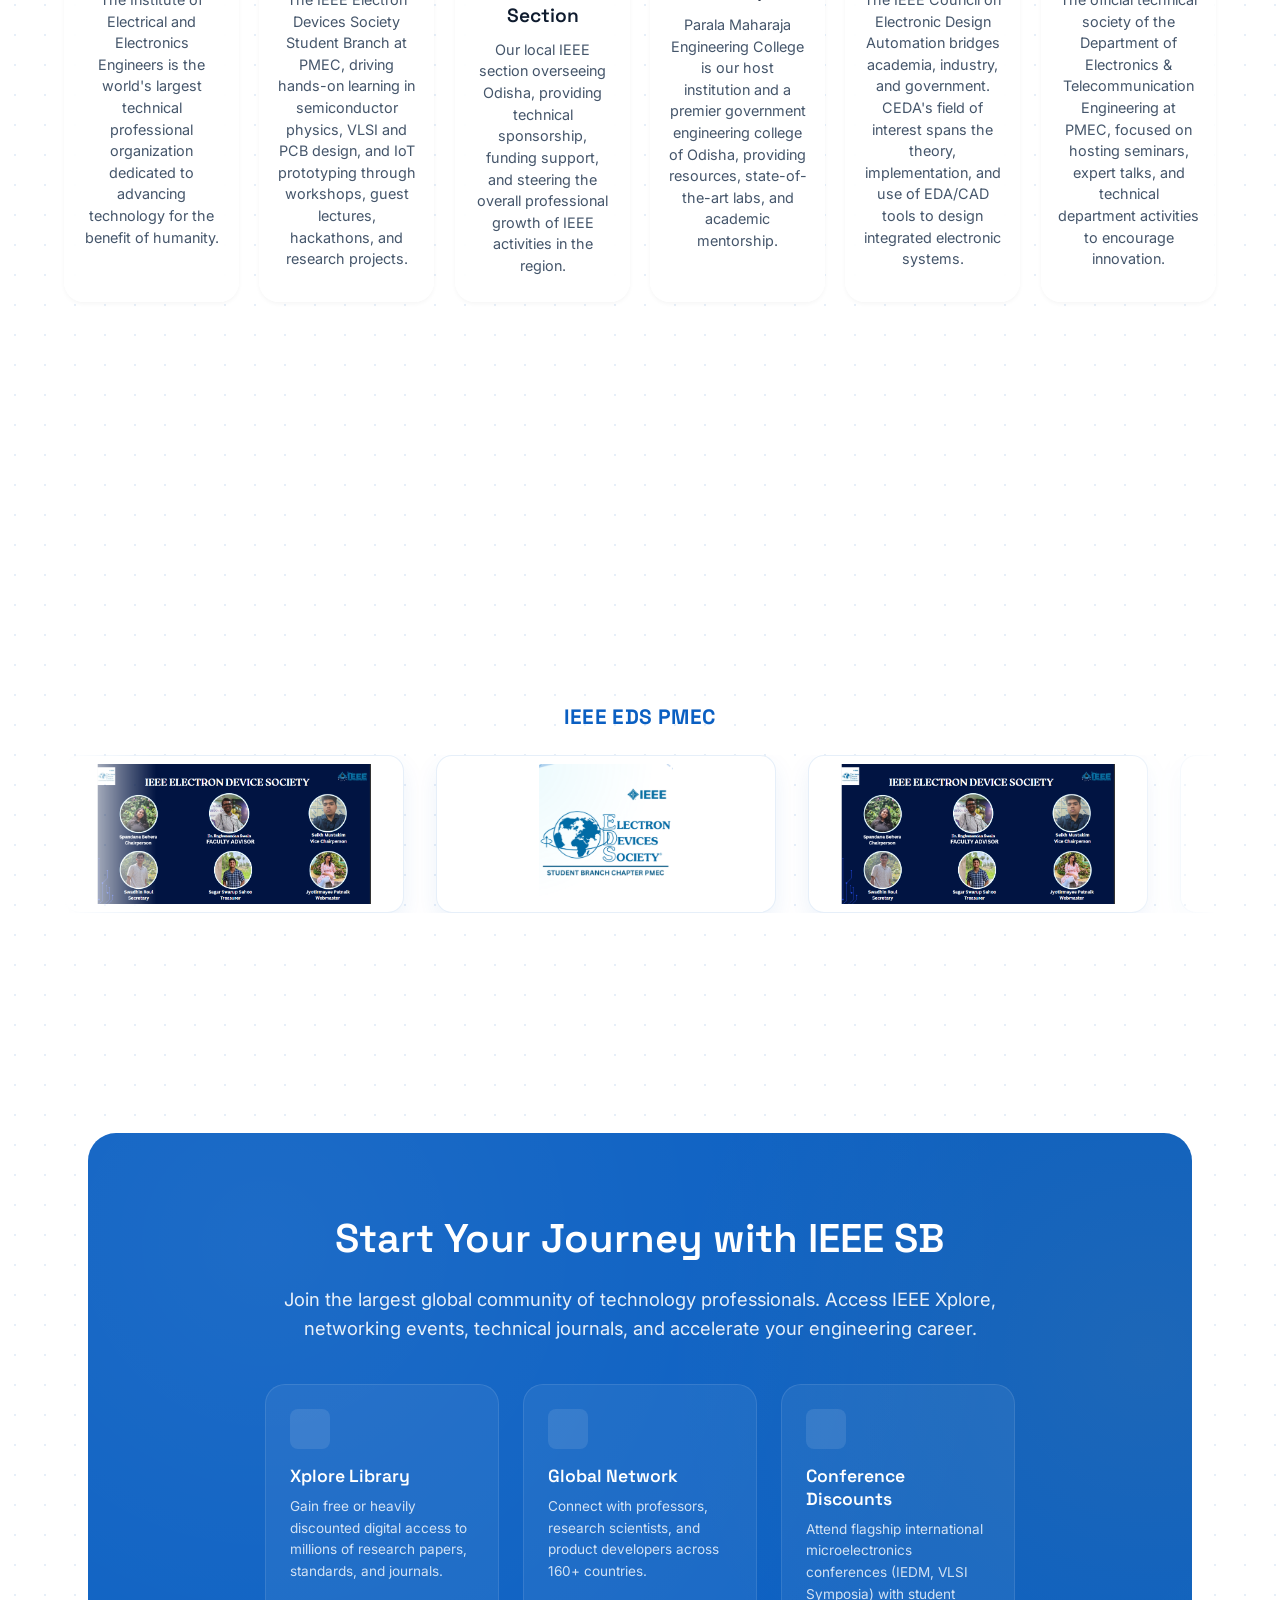
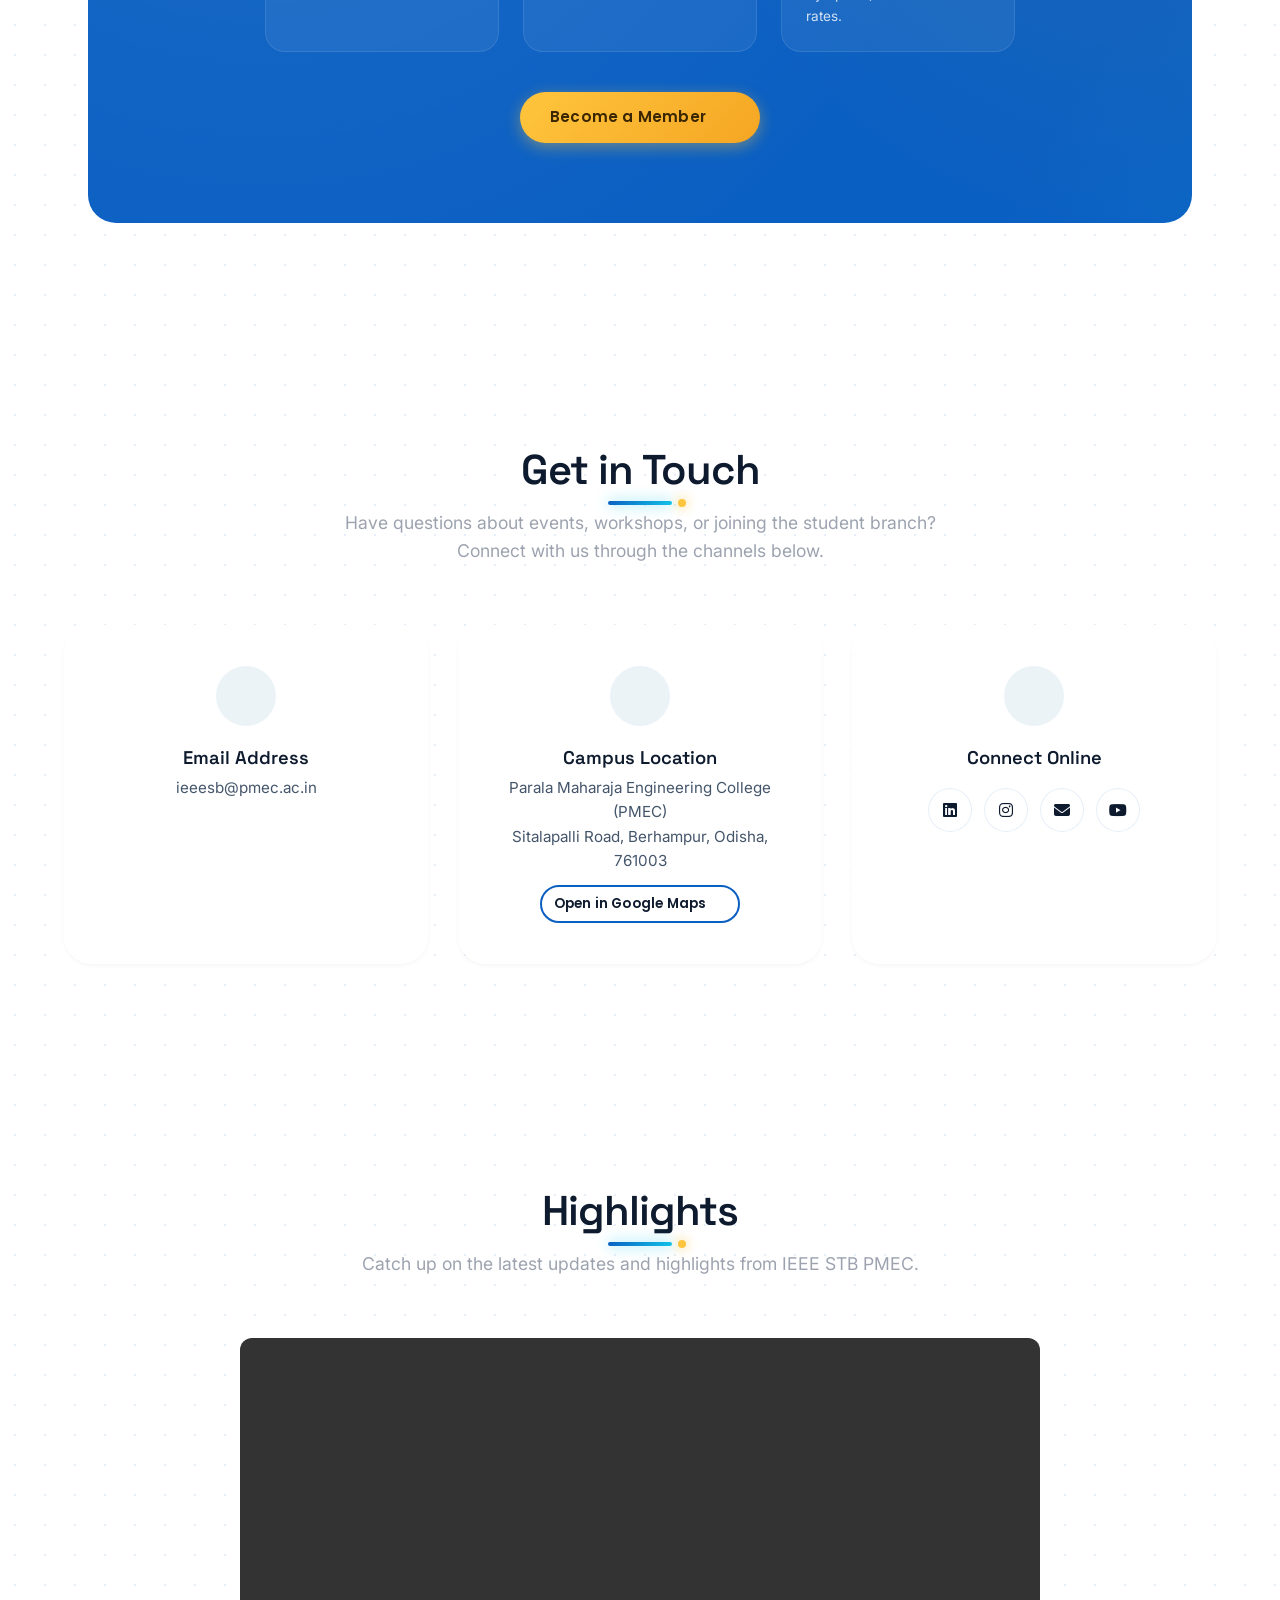
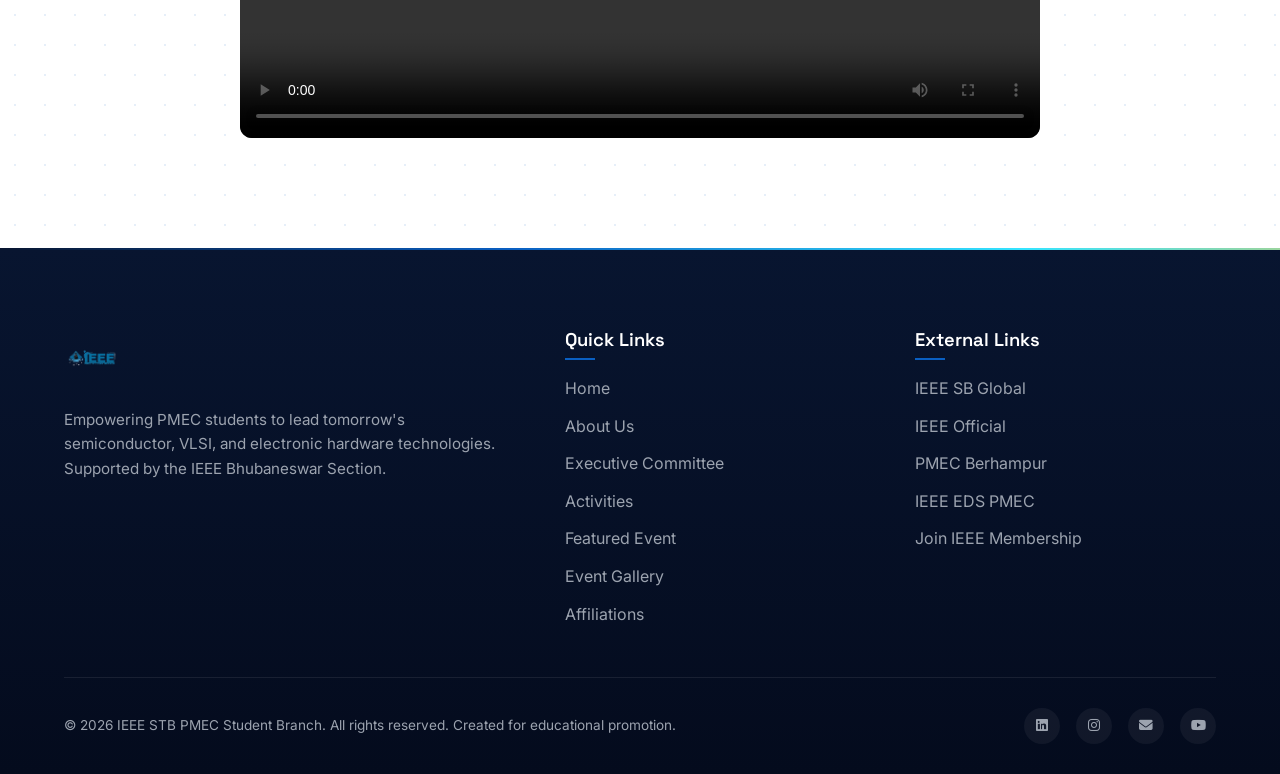
==== commit 086fb11e: "Update event announcements - Added MTTS & APS and PES tabs to Executive Committee section - Added ne" ====
--- a/index.html
+++ b/index.html
@@ -38,7 +38,7 @@
   <link rel="stylesheet" href="https://cdnjs.cloudflare.com/ajax/libs/font-awesome/6.7.2/css/all.min.css">
 
   <!-- Stylesheet -->
-  <link rel="stylesheet" href="css/style.css?v=13">
+  <link rel="stylesheet" href="css/style.css?v=17">
 </head>
 
 <body>
@@ -135,6 +135,30 @@
               <div class="h-caption">
                 <span>Hands-on</span>
                 <h4>VLSI & Embedded Learning</h4>
+              </div>
+            </article>
+
+            <article class="h-item">
+              <img src="assets/our_gallery/highlights/img_0785.jpg" alt="Recent event highlight">
+              <div class="h-caption">
+                <span>Event</span>
+                <h4>Recent Activities</h4>
+              </div>
+            </article>
+
+            <article class="h-item">
+              <img src="assets/our_gallery/highlights/img_0782.jpg" alt="Recent event highlight">
+              <div class="h-caption">
+                <span>Event</span>
+                <h4>Recent Activities</h4>
+              </div>
+            </article>
+
+            <article class="h-item">
+              <img src="assets/our_gallery/highlights/img20260821144949.jpg" alt="Recent event highlight">
+              <div class="h-caption">
+                <span>Event</span>
+                <h4>Recent Activities</h4>
               </div>
             </article>
           </div>
@@ -271,6 +295,8 @@
           <a href="#stb-section" class="subnav-link active">STB</a>
           <a href="#eds-section" class="subnav-link">EDS</a>
           <a href="#wie-section" class="subnav-link">WIE</a>
+          <a href="#mtts-aps-section" class="subnav-link">MTTS & APS</a>
+          <a href="#pes-section" class="subnav-link">PES</a>
         </div>
 
         <!-- STB Section -->
@@ -308,6 +334,40 @@
           <div id="wie-members" class="committee-grid">
             <div class="text-center" style="grid-column: 1 / -1; padding: 40px 0;">
               <p>Loading WIE Members...</p>
+            </div>
+          </div>
+        </div>
+
+        <!-- MTTS & APS Section -->
+        <div id="mtts-aps-section" class="committee-subsection reveal delay-3">
+          <div class="subsection-header">
+            <h3>MTTS & APS Joint Chapter</h3>
+            <p>Microwave Theory and Techniques Society & Antennas and Propagation Society</p>
+          </div>
+          <div class="committee-grid">
+            <div class="text-center" style="grid-column: 1 / -1; padding: 60px 20px;">
+              <div style="max-width: 500px; margin: 0 auto;">
+                <i data-lucide="users" style="width: 48px; height: 48px; color: var(--primary); margin-bottom: 20px;"></i>
+                <h4 style="font-size: 1.3rem; color: var(--text-primary); margin-bottom: 12px;">Executive Committee</h4>
+                <p style="color: var(--text-secondary); font-size: 1rem; line-height: 1.6;">Information will be updated soon.</p>
+              </div>
+            </div>
+          </div>
+        </div>
+
+        <!-- PES Section -->
+        <div id="pes-section" class="committee-subsection reveal delay-4">
+          <div class="subsection-header">
+            <h3>PES Chapter</h3>
+            <p>Power and Energy Society</p>
+          </div>
+          <div class="committee-grid">
+            <div class="text-center" style="grid-column: 1 / -1; padding: 60px 20px;">
+              <div style="max-width: 500px; margin: 0 auto;">
+                <i data-lucide="users" style="width: 48px; height: 48px; color: var(--primary); margin-bottom: 20px;"></i>
+                <h4 style="font-size: 1.3rem; color: var(--text-primary); margin-bottom: 12px;">Executive Committee</h4>
+                <p style="color: var(--text-secondary); font-size: 1rem; line-height: 1.6;">Information will be updated soon.</p>
+              </div>
             </div>
           </div>
         </div>
@@ -456,6 +516,49 @@
             </div>
           </div>
         </div>
+
+        <!-- IEEE Xtreme 2026 Announcement -->
+        <div class="event-banner-card reveal delay-1">
+          <div class="event-banner-grid">
+            <div class="event-banner-poster">
+              <div class="event-poster-wrapper">
+                <img src="assets/our_gallery/hackathons/ieee_xtreme_2026.jpg" alt="IEEE Xtreme 2026" class="event-poster-img">
+              </div>
+            </div>
+            <div class="event-banner-details">
+              <span class="event-badge">ANNOUNCEMENT</span>
+              <h3>IEEE Xtreme 24-Hour Programming Competition 2026</h3>
+              <p class="event-meta">
+                <span><i class="far fa-calendar"></i> 31 October 2026</span>
+                <span><i class="fas fa-map-marker-alt"></i> Global — Online</span>
+              </p>
+              <p class="event-brief">
+                The IEEE Xtreme 24-Hour Programming Competition 2026 is a global programming competition that brings together IEEE student members from around the world to solve challenging problems and demonstrate their programming skills in a 24-hour competitive programming environment.<br><br>
+                <strong>Important Dates:</strong><br>
+                23 September 2026 — Early Bird Registration Deadline<br>
+                27 September 2026 — Global Pre-IEEE Xtreme 6-Hour Warm-Up Event<br>
+                17 October 2026 — Final Team & Proctor Registration Deadline<br>
+                31 October 2026 — Official IEEE Xtreme 24-Hour Competition<br>
+                Start time: 00:00 UTC<br><br>
+                <strong>Registration:</strong><br>
+                Registration is available through the official IEEE Xtreme team registration portal.<br><br>
+                <strong>Ambassador ID:</strong> IEEEXTREME20SB10149<br><br>
+                <strong>Eligibility:</strong><br>
+                All team members must have an active IEEE Membership to participate.
+              </p>
+              <div class="event-focus-badges">
+                <span>Competitive Programming</span>
+                <span>IEEE Xtreme</span>
+                <span>Programming</span>
+              </div>
+              <div class="event-action-buttons">
+                <a href="https://xtreme.vtools.ieee.org/tego_/teams/new/" target="_blank" rel="noopener noreferrer" class="btn btn-primary">
+                  Register for IEEE Xtreme <i data-lucide="arrow-up-right" style="width:16px;height:16px;display:inline-block;vertical-align:middle;margin-left:4px;"></i>
+                </a>
+              </div>
+            </div>
+          </div>
+        </div>
       </div>
     </section>
 
--- a/css/style.css
+++ b/css/style.css
@@ -2091,6 +2091,20 @@
   .section-header h2 {
     font-size: 1.8rem;
   }
+
+  .committee-subnav {
+    flex-wrap: wrap;
+    gap: 10px;
+    padding: 15px;
+  }
+
+  .subnav-link {
+    padding: 10px 20px;
+    font-size: 0.85rem;
+    flex: 1 1 calc(50% - 10px);
+    min-width: 100px;
+    text-align: center;
+  }
   
   .lightbox-content {
     max-width: 95%;
